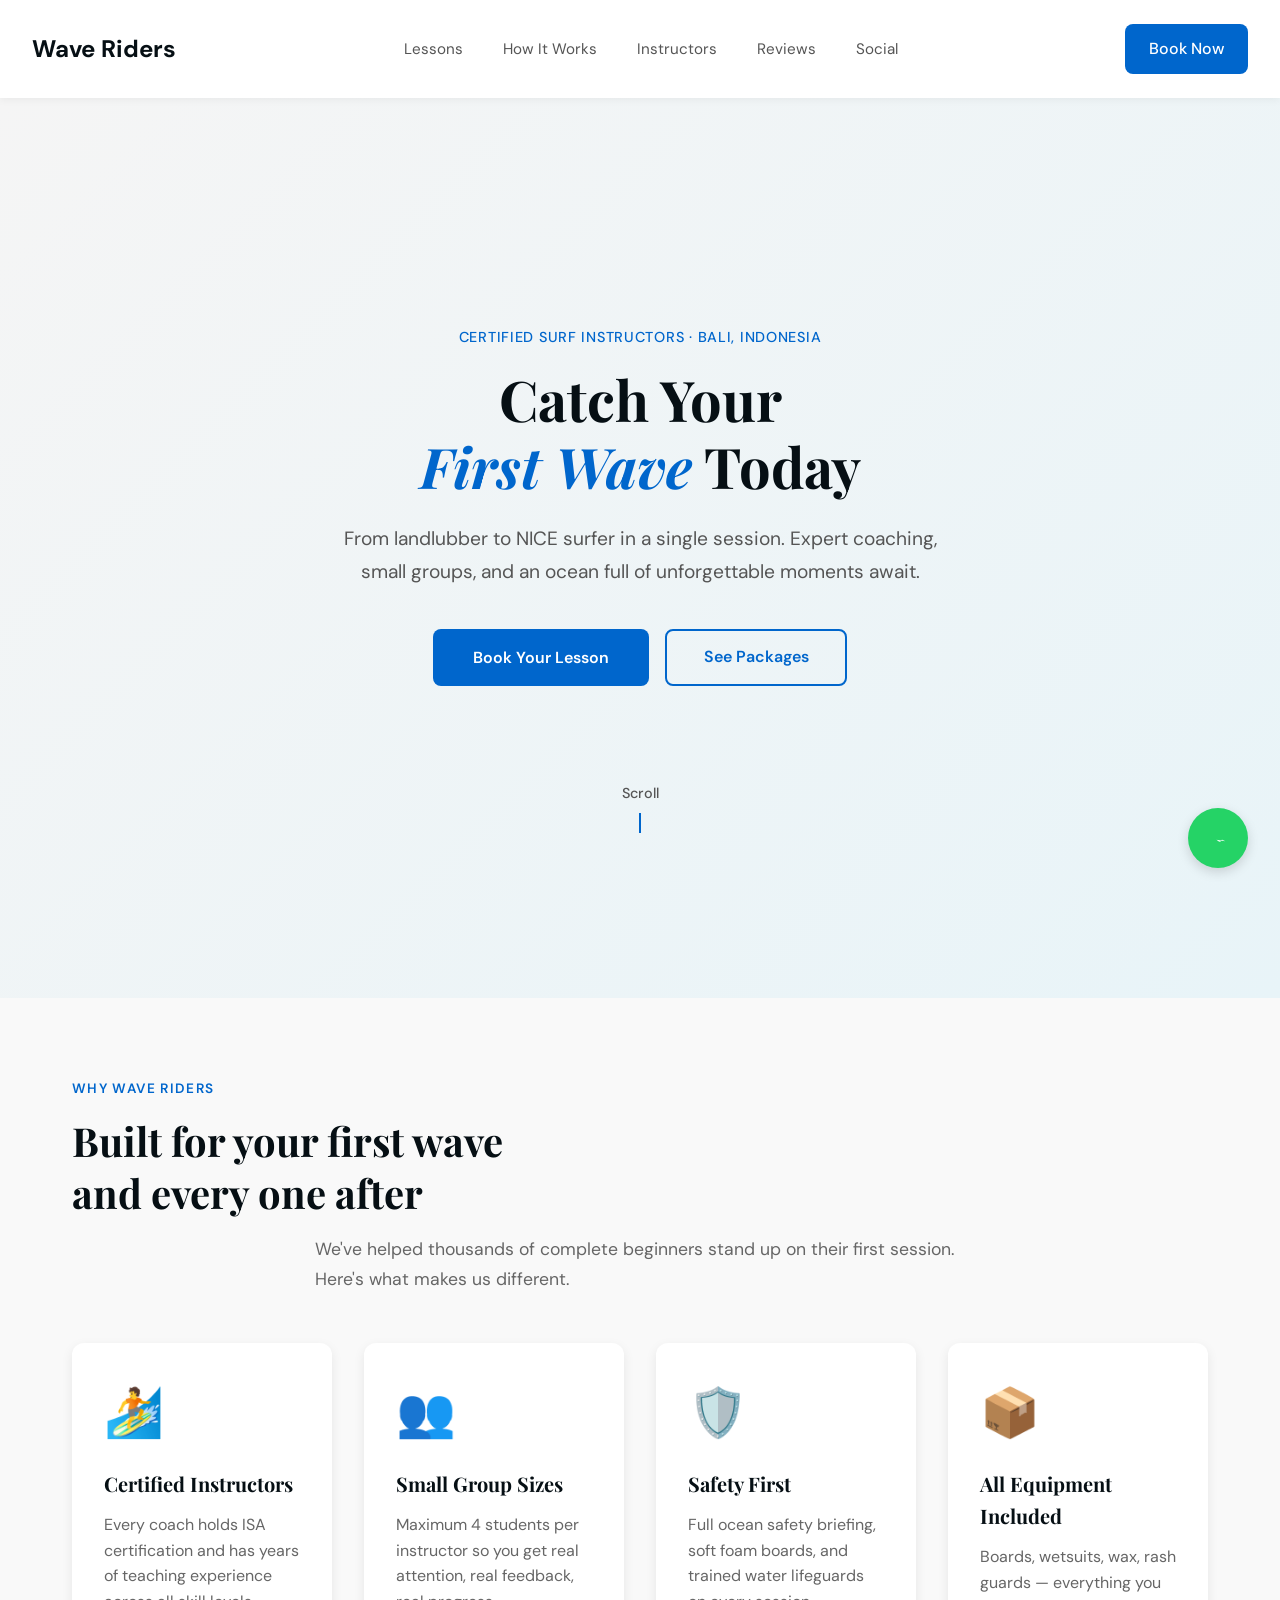
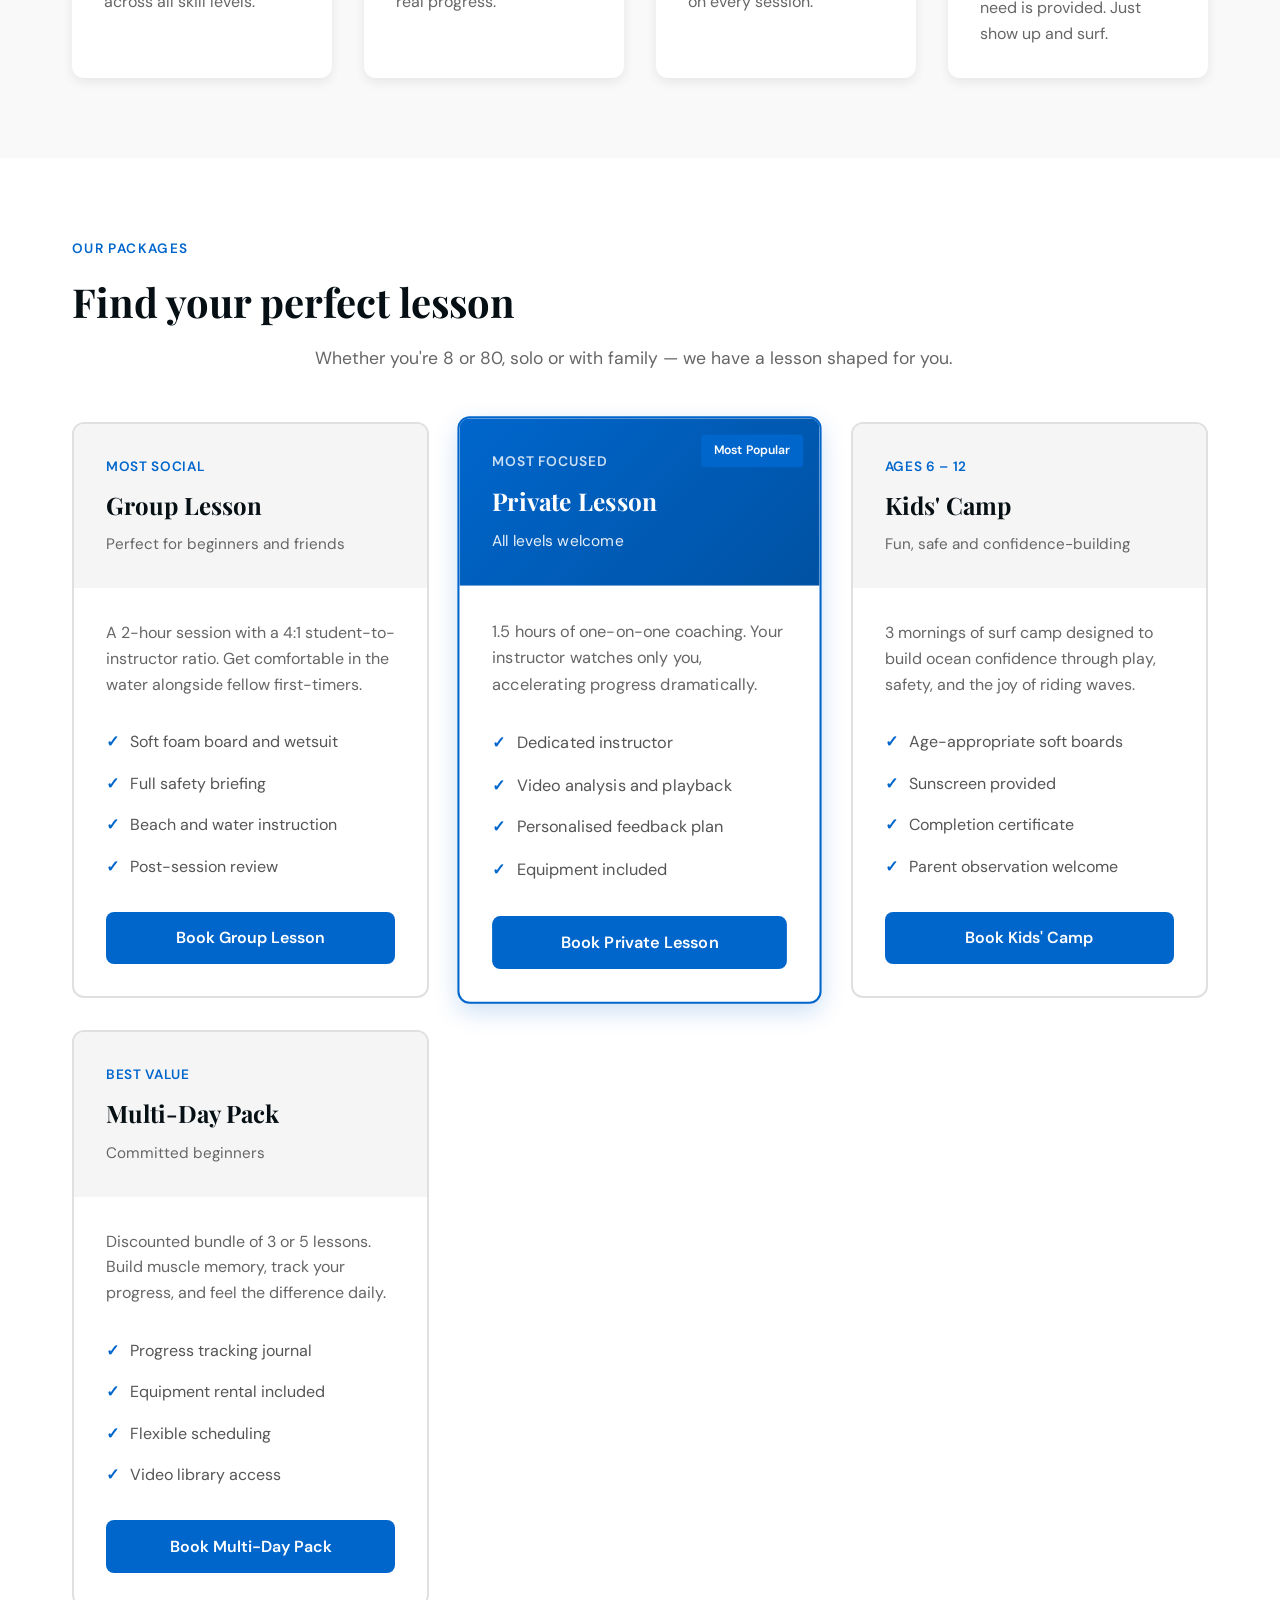
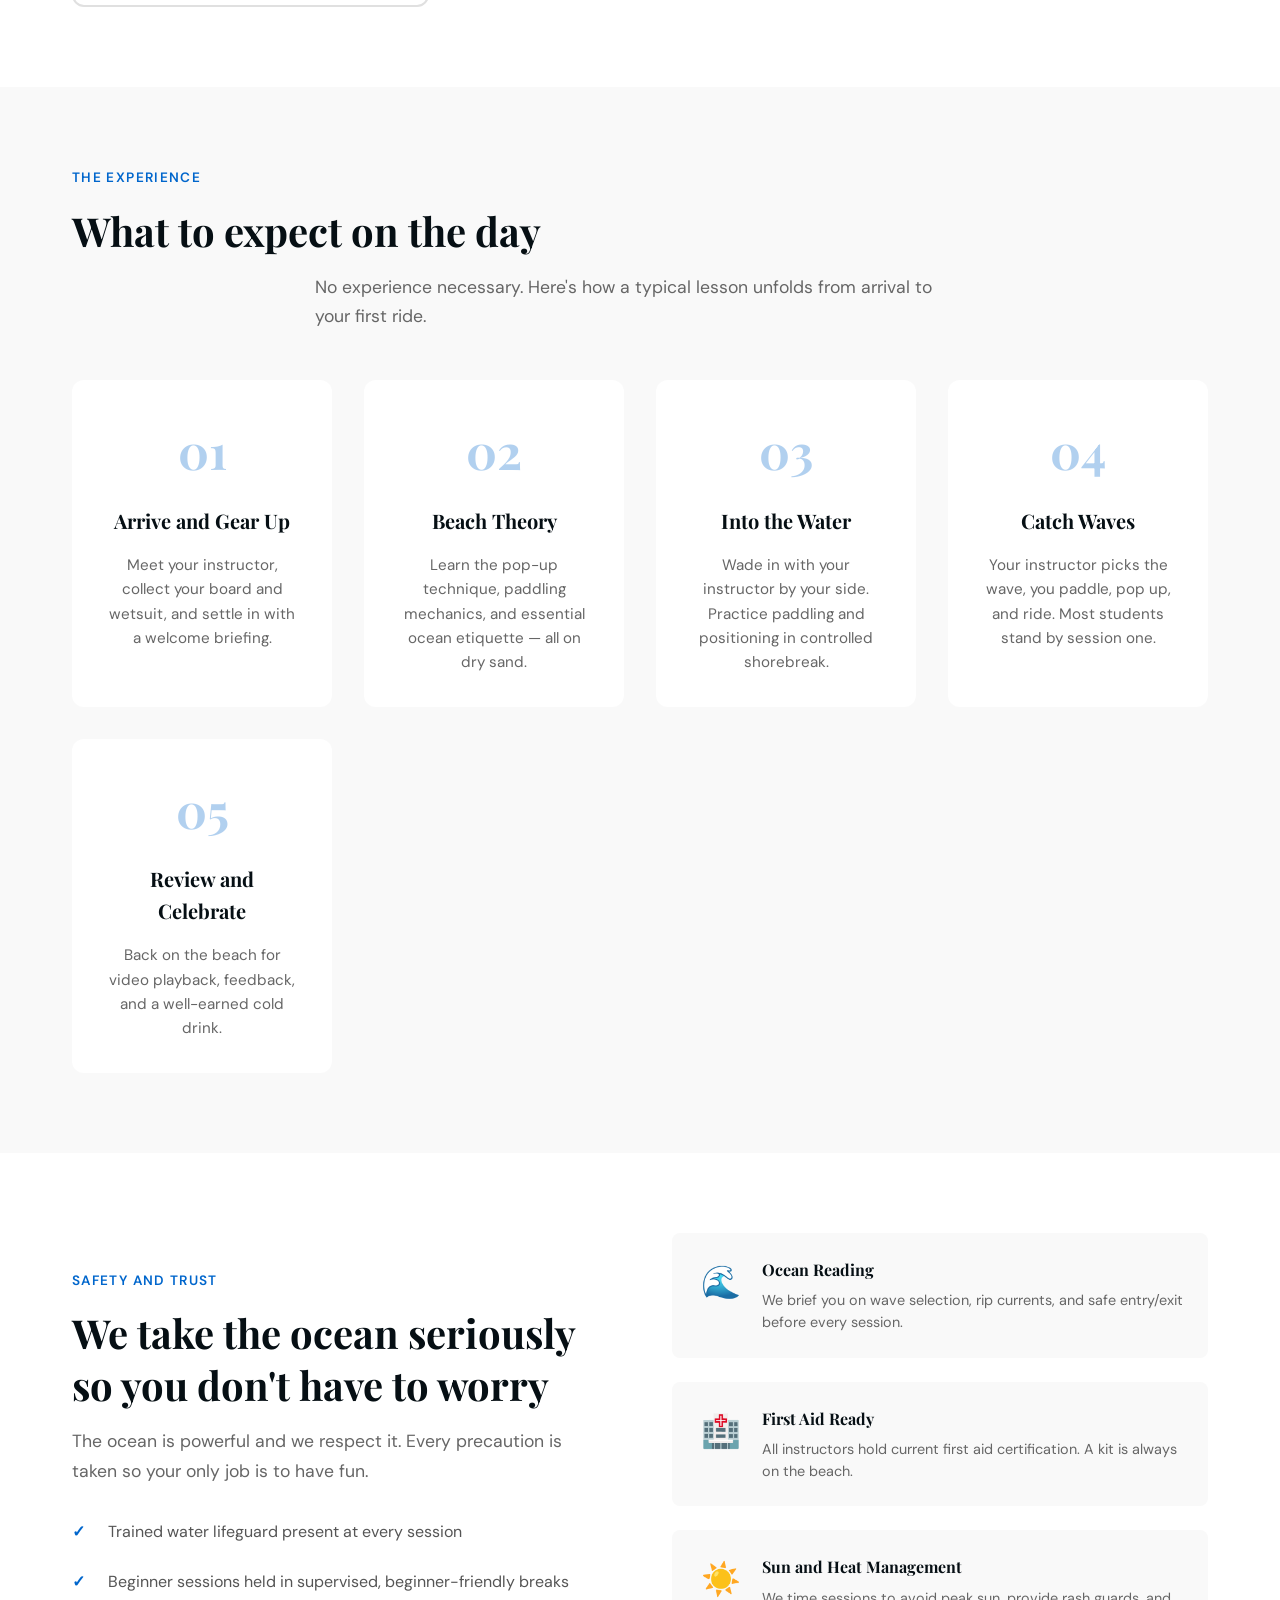
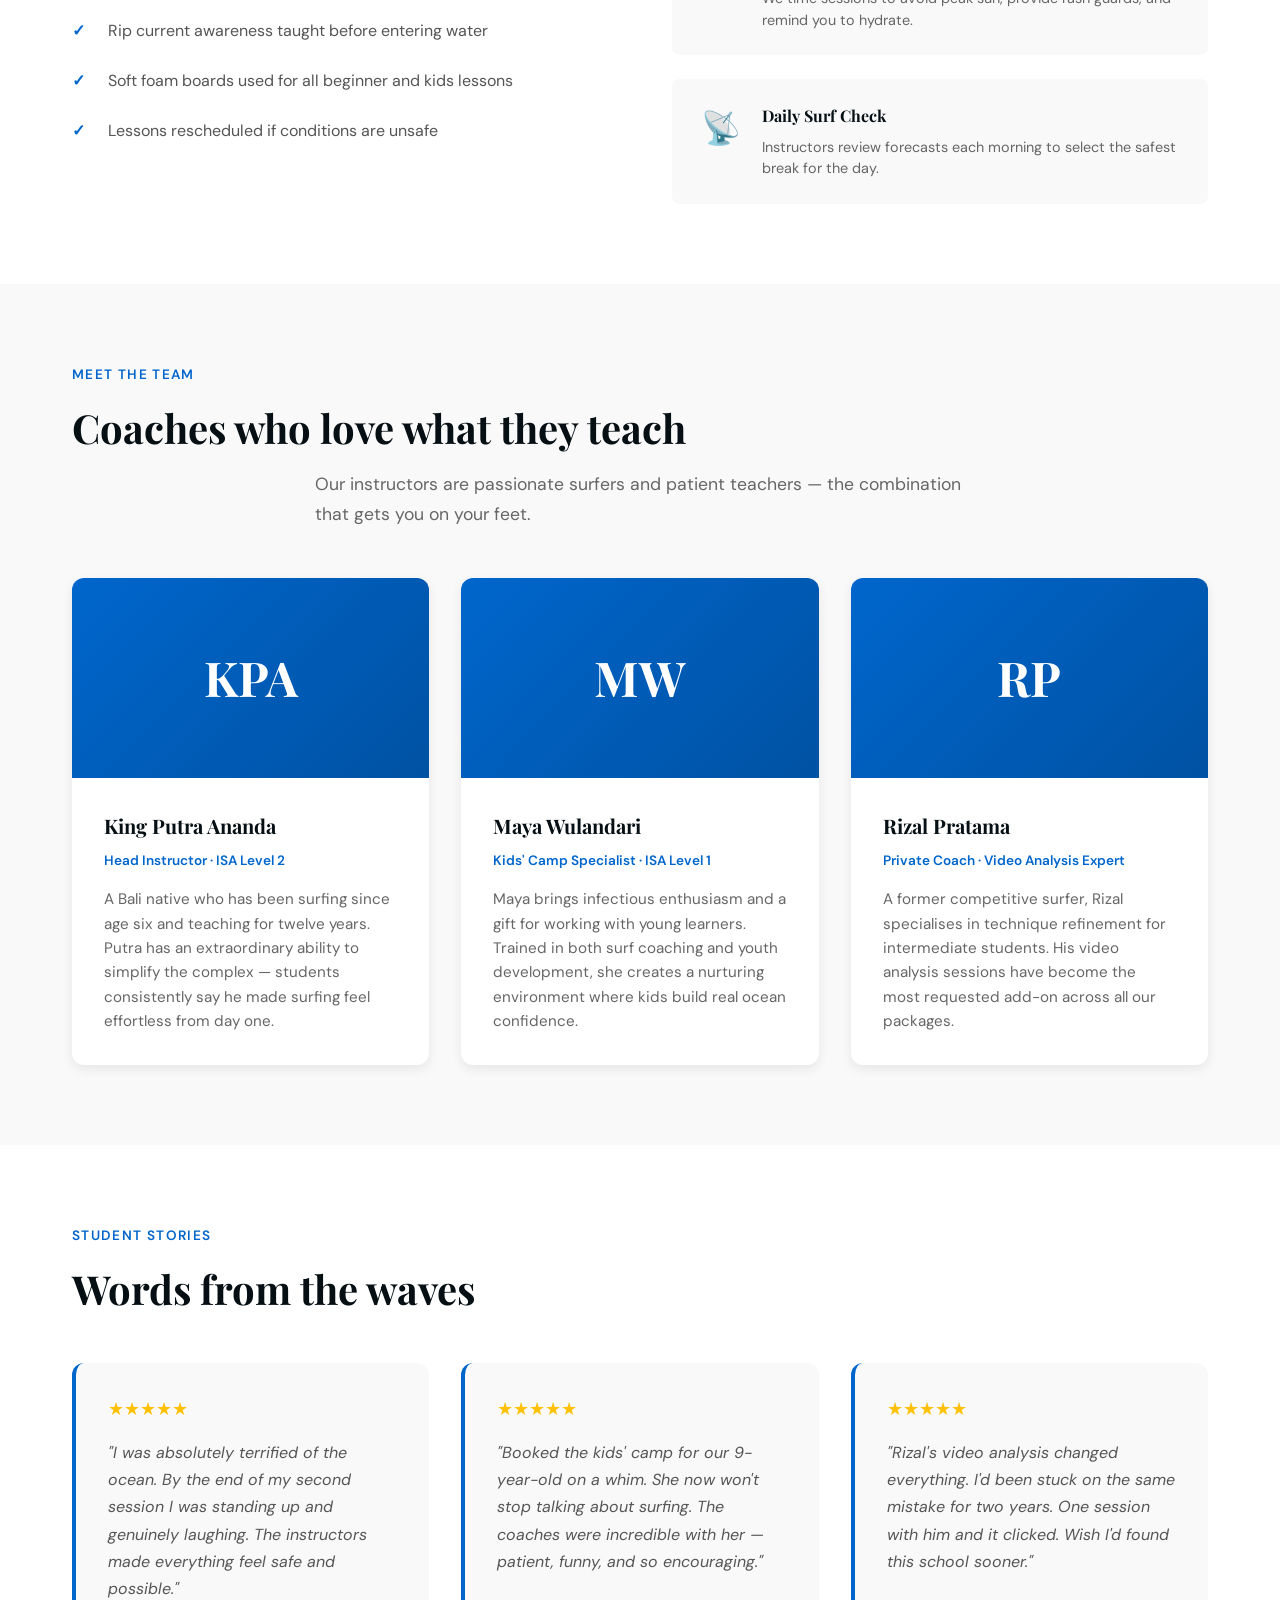
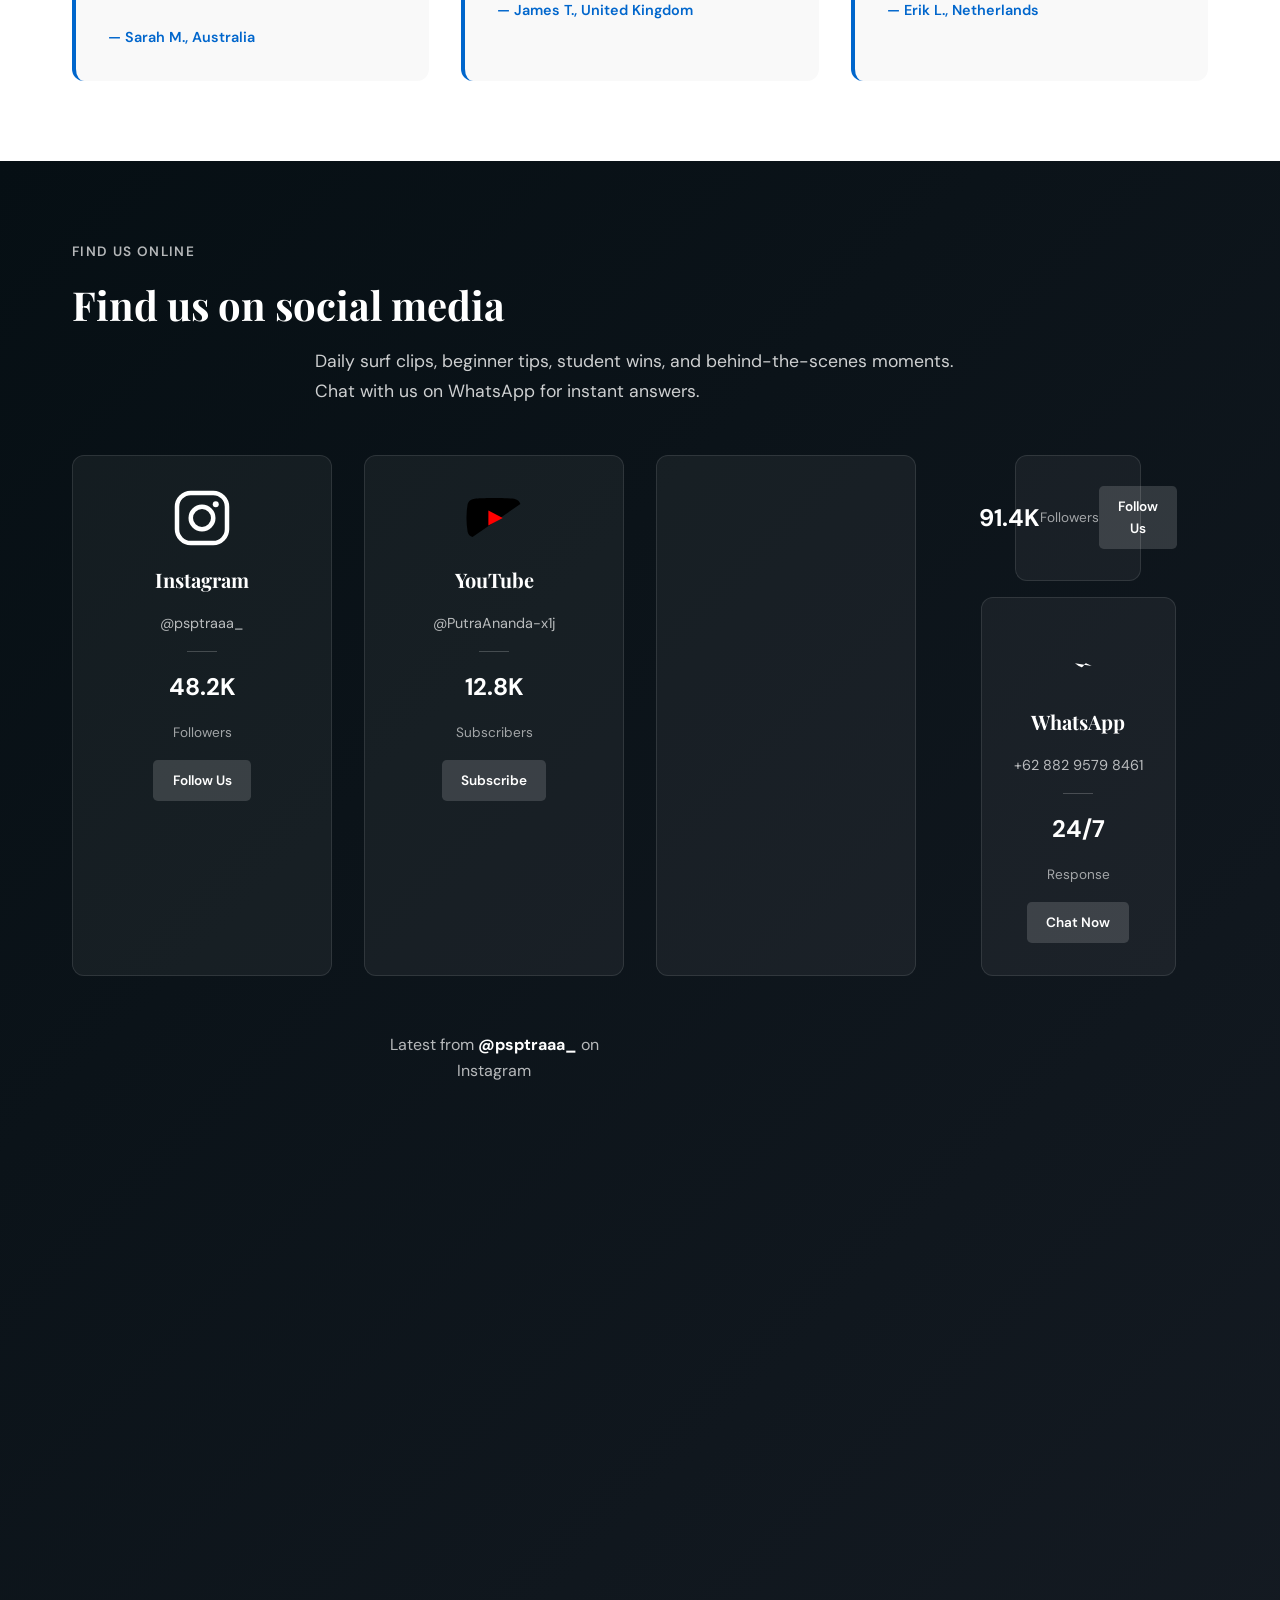
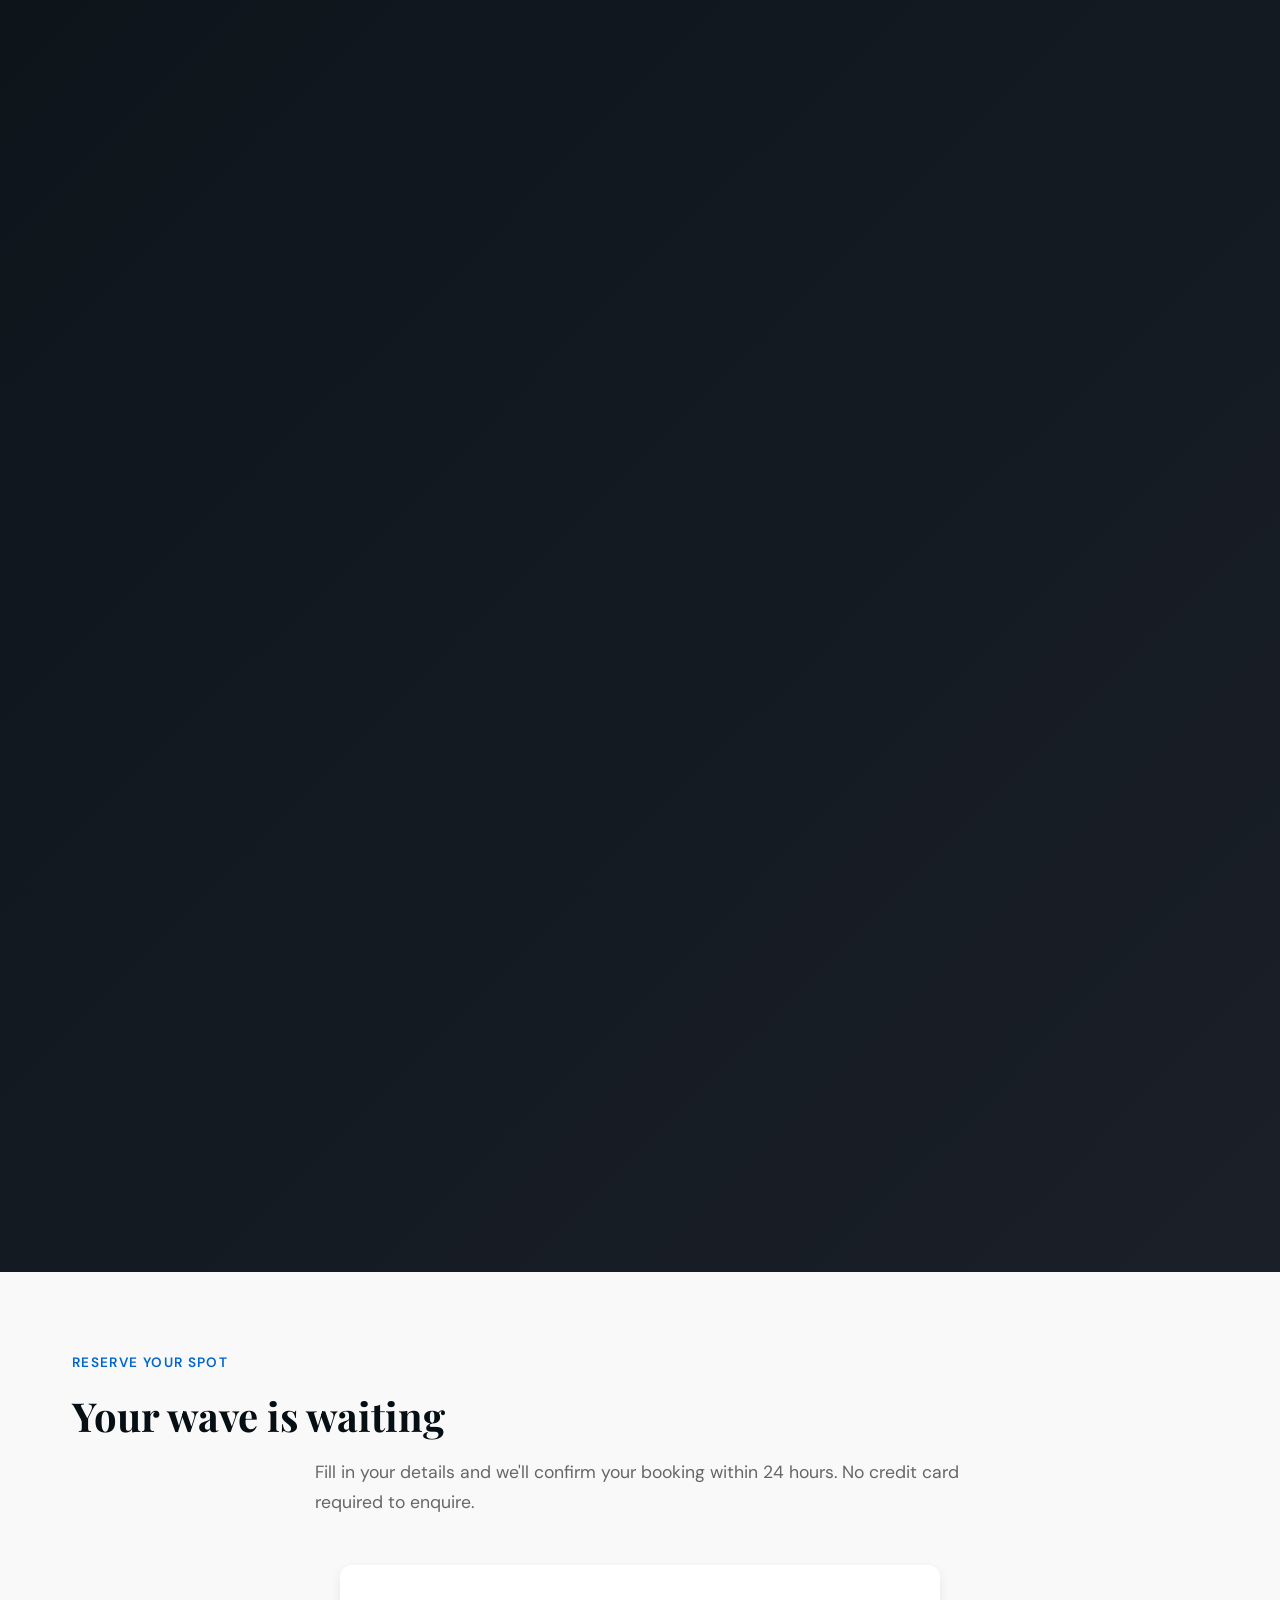
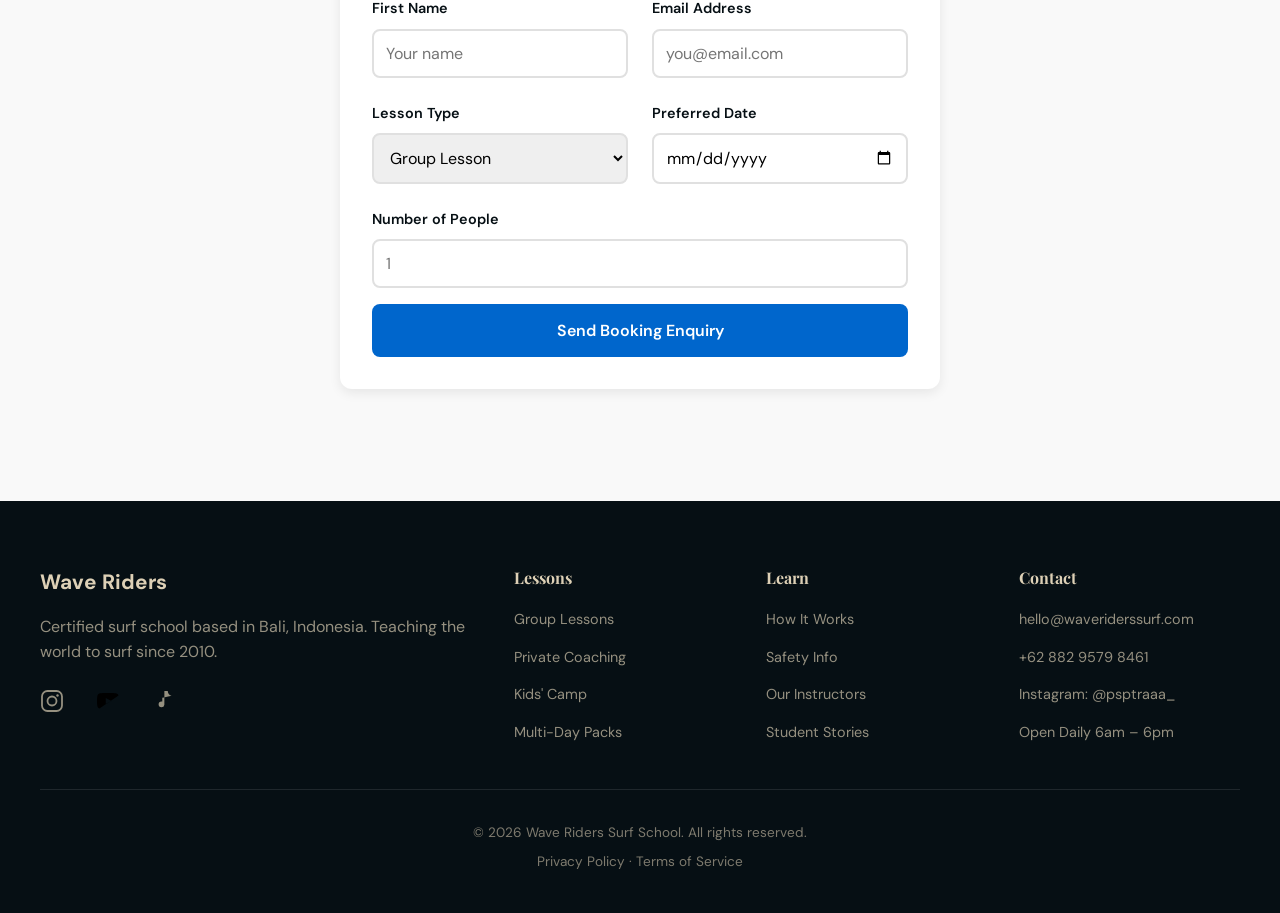
==== index.html @ 0d6e93b7 "Update index.html" ====
<!doctype html>
<html lang="en">
  <head>
    <meta charset="UTF-8" />
    <meta name="viewport" content="width=device-width, initial-scale=1.0" />
    <title>Wave Riders Surf School NICE — Catch Your First Wave Today</title>
    <link
      href="https://fonts.googleapis.com/css2?family=Playfair+Display:ital,wght@0,700;1,700&family=DM+Sans:wght@300;400;500&display=swap"
      rel="stylesheet"
    />
    <link rel="stylesheet" href="style.css" />
  </head>
  <body>
    <!-- ══════════════════════════════════════════
     NAVIGATION
══════════════════════════════════════════ -->
    <nav>
      <a href="#" class="nav-logo">Wave Riders</a>
      <ul class="nav-links">
        <li><a href="#lessons">Lessons</a></li>
        <li><a href="#how">How It Works</a></li>
        <li><a href="#instructors">Instructors</a></li>
        <li><a href="#reviews">Reviews</a></li>
        <li><a href="#social">Social</a></li>
      </ul>
      <a href="#book" class="nav-cta">Book Now</a>
    </nav>

    <!-- ══════════════════════════════════════════
     HERO
══════════════════════════════════════════ -->
    <section class="hero" id="home">
      <p class="hero-eyebrow">Certified Surf Instructors · Bali, Indonesia</p>
      <h1>Catch Your<br /><em>First Wave</em> Today</h1>
      <p class="hero-sub">
        From landlubber to NICE surfer in a single session. Expert coaching, small
        groups, and an ocean full of unforgettable moments await.
      </p>
      <div class="hero-btns">
        <a href="#book" class="btn-primary">Book Your Lesson</a>
        <a href="#lessons" class="btn-ghost">See Packages</a>
      </div>
      <div class="hero-scroll">
        <span>Scroll</span>
        <div class="scroll-line"></div>
      </div>
    </section>

    <!-- ══════════════════════════════════════════
     VALUE PROPS
══════════════════════════════════════════ -->
    <section class="values-section" id="about">
      <div class="container">
        <p class="section-label fade-up">Why Wave Riders</p>
        <h2 class="section-title fade-up">
          Built for your first wave<br />and every one after
        </h2>
        <p class="section-sub fade-up">
          We've helped thousands of complete beginners stand up on their first
          session. Here's what makes us different.
        </p>
        <div class="values-grid">
          <div class="value-card fade-up">
            <div class="value-icon">🏄</div>
            <h3>Certified Instructors</h3>
            <p>
              Every coach holds ISA certification and has years of teaching
              experience across all skill levels.
            </p>
          </div>
          <div class="value-card fade-up">
            <div class="value-icon">👥</div>
            <h3>Small Group Sizes</h3>
            <p>
              Maximum 4 students per instructor so you get real attention, real
              feedback, real progress.
            </p>
          </div>
          <div class="value-card fade-up">
            <div class="value-icon">🛡️</div>
            <h3>Safety First</h3>
            <p>
              Full ocean safety briefing, soft foam boards, and trained water
              lifeguards on every session.
            </p>
          </div>
          <div class="value-card fade-up">
            <div class="value-icon">📦</div>
            <h3>All Equipment Included</h3>
            <p>
              Boards, wetsuits, wax, rash guards — everything you need is
              provided. Just show up and surf.
            </p>
          </div>
        </div>
      </div>
    </section>

    <!-- ══════════════════════════════════════════
     LESSON PACKAGES
══════════════════════════════════════════ -->
    <section class="lessons-section" id="lessons">
      <div class="container">
        <p class="section-label fade-up">Our Packages</p>
        <h2 class="section-title fade-up">Find your perfect lesson</h2>
        <p class="section-sub fade-up">
          Whether you're 8 or 80, solo or with family — we have a lesson shaped
          for you.
        </p>
        <div class="lessons-grid">
          <!-- Group -->
          <div class="lesson-card fade-up">
            <div class="lesson-header">
              <p class="lesson-type">Most Social</p>
              <h3>Group Lesson</h3>
              <p class="target">Perfect for beginners and friends</p>
            </div>
            <div class="lesson-body">
              <p class="lesson-desc">
                A 2-hour session with a 4:1 student-to-instructor ratio. Get
                comfortable in the water alongside fellow first-timers.
              </p>
              <ul class="lesson-includes">
                <li>Soft foam board and wetsuit</li>
                <li>Full safety briefing</li>
                <li>Beach and water instruction</li>
                <li>Post-session review</li>
              </ul>
              <a href="#book" class="lesson-cta">Book Group Lesson</a>
            </div>
          </div>

          <!-- Private (featured) -->
          <div class="lesson-card featured fade-up">
            <span class="badge">Most Popular</span>
            <div class="lesson-header alt">
              <p class="lesson-type">Most Focused</p>
              <h3>Private Lesson</h3>
              <p class="target">All levels welcome</p>
            </div>
            <div class="lesson-body">
              <p class="lesson-desc">
                1.5 hours of one-on-one coaching. Your instructor watches only
                you, accelerating progress dramatically.
              </p>
              <ul class="lesson-includes">
                <li>Dedicated instructor</li>
                <li>Video analysis and playback</li>
                <li>Personalised feedback plan</li>
                <li>Equipment included</li>
              </ul>
              <a href="#book" class="lesson-cta">Book Private Lesson</a>
            </div>
          </div>

          <!-- Kids -->
          <div class="lesson-card fade-up">
            <div class="lesson-header">
              <p class="lesson-type">Ages 6 – 12</p>
              <h3>Kids' Camp</h3>
              <p class="target">Fun, safe and confidence-building</p>
            </div>
            <div class="lesson-body">
              <p class="lesson-desc">
                3 mornings of surf camp designed to build ocean confidence
                through play, safety, and the joy of riding waves.
              </p>
              <ul class="lesson-includes">
                <li>Age-appropriate soft boards</li>
                <li>Sunscreen provided</li>
                <li>Completion certificate</li>
                <li>Parent observation welcome</li>
              </ul>
              <a href="#book" class="lesson-cta">Book Kids' Camp</a>
            </div>
          </div>

          <!-- Multi-day -->
          <div class="lesson-card fade-up">
            <div class="lesson-header">
              <p class="lesson-type">Best Value</p>
              <h3>Multi-Day Pack</h3>
              <p class="target">Committed beginners</p>
            </div>
            <div class="lesson-body">
              <p class="lesson-desc">
                Discounted bundle of 3 or 5 lessons. Build muscle memory, track
                your progress, and feel the difference daily.
              </p>
              <ul class="lesson-includes">
                <li>Progress tracking journal</li>
                <li>Equipment rental included</li>
                <li>Flexible scheduling</li>
                <li>Video library access</li>
              </ul>
              <a href="#book" class="lesson-cta">Book Multi-Day Pack</a>
            </div>
          </div>
        </div>
      </div>
    </section>

    <!-- ══════════════════════════════════════════
     HOW IT WORKS
══════════════════════════════════════════ -->
    <section class="process-section" id="how">
      <div class="container">
        <p class="section-label fade-up">The Experience</p>
        <h2 class="section-title fade-up">What to expect on the day</h2>
        <p class="section-sub fade-up">
          No experience necessary. Here's how a typical lesson unfolds from
          arrival to your first ride.
        </p>
        <div class="steps">
          <div class="step fade-up">
            <div class="step-num">01</div>
            <h3>Arrive and Gear Up</h3>
            <p>
              Meet your instructor, collect your board and wetsuit, and settle
              in with a welcome briefing.
            </p>
          </div>
          <div class="step fade-up">
            <div class="step-num">02</div>
            <h3>Beach Theory</h3>
            <p>
              Learn the pop-up technique, paddling mechanics, and essential
              ocean etiquette — all on dry sand.
            </p>
          </div>
          <div class="step fade-up">
            <div class="step-num">03</div>
            <h3>Into the Water</h3>
            <p>
              Wade in with your instructor by your side. Practice paddling and
              positioning in controlled shorebreak.
            </p>
          </div>
          <div class="step fade-up">
            <div class="step-num">04</div>
            <h3>Catch Waves</h3>
            <p>
              Your instructor picks the wave, you paddle, pop up, and ride. Most
              students stand by session one.
            </p>
          </div>
          <div class="step fade-up">
            <div class="step-num">05</div>
            <h3>Review and Celebrate</h3>
            <p>
              Back on the beach for video playback, feedback, and a well-earned
              cold drink.
            </p>
          </div>
        </div>
      </div>
    </section>

    <!-- ══════════════════════════════════════════
     SAFETY
══════════════════════════════════════════ -->
    <section class="safety-section" id="safety">
      <div class="container">
        <div class="safety-grid">
          <div>
            <p class="section-label fade-up">Safety and Trust</p>
            <h2 class="section-title fade-up">
              We take the ocean seriously so you don't have to worry
            </h2>
            <p class="section-sub fade-up" style="margin-bottom: 2rem">
              The ocean is powerful and we respect it. Every precaution is taken
              so your only job is to have fun.
            </p>
            <ul class="safety-list">
              <li class="fade-up">
                <span class="check">✓</span>Trained water lifeguard present at
                every session
              </li>
              <li class="fade-up">
                <span class="check">✓</span>Beginner sessions held in
                supervised, beginner-friendly breaks
              </li>
              <li class="fade-up">
                <span class="check">✓</span>Rip current awareness taught before
                entering water
              </li>
              <li class="fade-up">
                <span class="check">✓</span>Soft foam boards used for all
                beginner and kids lessons
              </li>
              <li class="fade-up">
                <span class="check">✓</span>Lessons rescheduled if conditions
                are unsafe
              </li>
            </ul>
          </div>
          <div class="safety-visual fade-up">
            <div class="safety-item">
              <div class="safety-icon">🌊</div>
              <div>
                <h4>Ocean Reading</h4>
                <p>
                  We brief you on wave selection, rip currents, and safe
                  entry/exit before every session.
                </p>
              </div>
            </div>
            <div class="safety-item">
              <div class="safety-icon">🏥</div>
              <div>
                <h4>First Aid Ready</h4>
                <p>
                  All instructors hold current first aid certification. A kit is
                  always on the beach.
                </p>
              </div>
            </div>
            <div class="safety-item">
              <div class="safety-icon">☀️</div>
              <div>
                <h4>Sun and Heat Management</h4>
                <p>
                  We time sessions to avoid peak sun, provide rash guards, and
                  remind you to hydrate.
                </p>
              </div>
            </div>
            <div class="safety-item">
              <div class="safety-icon">📡</div>
              <div>
                <h4>Daily Surf Check</h4>
                <p>
                  Instructors review forecasts each morning to select the safest
                  break for the day.
                </p>
              </div>
            </div>
          </div>
        </div>
      </div>
    </section>

    <!-- ══════════════════════════════════════════
     INSTRUCTORS
══════════════════════════════════════════ -->
    <section class="instructors-section" id="instructors">
      <div class="container">
        <p class="section-label fade-up">Meet the Team</p>
        <h2 class="section-title fade-up">Coaches who love what they teach</h2>
        <p class="section-sub fade-up">
          Our instructors are passionate surfers and patient teachers — the
          combination that gets you on your feet.
        </p>
        <div class="instructors-grid">
          <div class="instructor-card fade-up">
            <div class="instructor-photo-placeholder">KPA</div>
            <div class="instructor-info">
              <h3>King Putra Ananda</h3>
              <p class="instructor-role">Head Instructor · ISA Level 2</p>
              <p class="instructor-bio">
                A Bali native who has been surfing since age six and teaching
                for twelve years. Putra has an extraordinary ability to simplify
                the complex — students consistently say he made surfing feel
                effortless from day one.
              </p>
            </div>
          </div>
          <div class="instructor-card fade-up">
            <div class="instructor-photo-placeholder">MW</div>
            <div class="instructor-info">
              <h3>Maya Wulandari</h3>
              <p class="instructor-role">Kids' Camp Specialist · ISA Level 1</p>
              <p class="instructor-bio">
                Maya brings infectious enthusiasm and a gift for working with
                young learners. Trained in both surf coaching and youth
                development, she creates a nurturing environment where kids
                build real ocean confidence.
              </p>
            </div>
          </div>
          <div class="instructor-card fade-up">
            <div class="instructor-photo-placeholder">RP</div>
            <div class="instructor-info">
              <h3>Rizal Pratama</h3>
              <p class="instructor-role">
                Private Coach · Video Analysis Expert
              </p>
              <p class="instructor-bio">
                A former competitive surfer, Rizal specialises in technique
                refinement for intermediate students. His video analysis
                sessions have become the most requested add-on across all our
                packages.
              </p>
            </div>
          </div>
        </div>
      </div>
    </section>

    <!-- ══════════════════════════════════════════
     TESTIMONIALS
══════════════════════════════════════════ -->
    <section class="testimonials-section" id="reviews">
      <div class="container">
        <p class="section-label fade-up">Student Stories</p>
        <h2 class="section-title fade-up">Words from the waves</h2>
        <div class="testimonials-grid">
          <div class="testimonial fade-up">
            <div class="stars">★★★★★</div>
            <blockquote>
              "I was absolutely terrified of the ocean. By the end of my second
              session I was standing up and genuinely laughing. The instructors
              made everything feel safe and possible."
            </blockquote>
            <p class="testimonial-author">— Sarah M., Australia</p>
          </div>
          <div class="testimonial fade-up">
            <div class="stars">★★★★★</div>
            <blockquote>
              "Booked the kids' camp for our 9-year-old on a whim. She now won't
              stop talking about surfing. The coaches were incredible with her —
              patient, funny, and so encouraging."
            </blockquote>
            <p class="testimonial-author">— James T., United Kingdom</p>
          </div>
          <div class="testimonial fade-up">
            <div class="stars">★★★★★</div>
            <blockquote>
              "Rizal's video analysis changed everything. I'd been stuck on the
              same mistake for two years. One session with him and it clicked.
              Wish I'd found this school sooner."
            </blockquote>
            <p class="testimonial-author">— Erik L., Netherlands</p>
          </div>
        </div>
      </div>
    </section>

    <!-- ══════════════════════════════════════════
     SOCIAL MEDIA
══════════════════════════════════════════ -->
    <section class="social-section" id="social">
      <div class="container">
        <p class="section-label fade-up">Find Us Online</p>
        <h2 class="section-title fade-up">Find us on social media</h2>
        <p class="section-sub fade-up">
          Daily surf clips, beginner tips, student wins, and behind-the-scenes
          moments. Chat with us on WhatsApp for instant answers.
        </p>

        <div class="social-platforms">
          <!-- Instagram -->
          <a
            href="https://www.instagram.com/psptraaa_/"
            target="_blank"
            class="platform-card instagram fade-up"
          >
            <div class="platform-inner">
              <div class="platform-logo">
                <svg
                  viewBox="0 0 24 24"
                  fill="none"
                  xmlns="http://www.w3.org/2000/svg"
                >
                  <rect
                    x="2"
                    y="2"
                    width="20"
                    height="20"
                    rx="5.5"
                    stroke="white"
                    stroke-width="1.8"
                    fill="none"
                  />
                  <circle
                    cx="12"
                    cy="12"
                    r="4.5"
                    stroke="white"
                    stroke-width="1.8"
                    fill="none"
                  />
                  <circle cx="17.5" cy="6.5" r="1.2" fill="white" />
                </svg>
              </div>
              <h3>Instagram</h3>
              <p class="platform-handle">@psptraaa_</p>
              <div class="platform-divider"></div>
              <div class="platform-stat">48.2K</div>
              <div class="platform-stat-label">Followers</div>
              <div class="platform-cta">Follow Us</div>
            </div>
          </a>

          <!-- YouTube -->
          <a
            href="https://www.youtube.com/@PutraAnanda-x1j"
            target="_blank"
            class="platform-card youtube fade-up"
          >
            <div class="platform-inner">
              <div class="platform-logo">
                <svg viewBox="0 0 24 24" xmlns="http://www.w3.org/2000/svg">
                  <path
                    d="M22.54 6.42a2.78 2.78 0 0 0-1.95-1.97C18.88 4 12 4 12 4s-6.88 0-8.59.45A2.78 2.78 0 0 0 1.46 6.42 29 29 0 0 0 1 12a29 29 0 0 0 .46 5.58 2.78 2.78 0 0 0 1.95 1.97C5.12 20 12 20 1[...]
                    fill="white"
                  />
                  <polygon
                    points="9.75 15.02 15.5 12 9.75 8.98 9.75 15.02"
                    fill="#FF0000"
                  />
                </svg>
              </div>
              <h3>YouTube</h3>
              <p class="platform-handle">@PutraAnanda-x1j</p>
              <div class="platform-divider"></div>
              <div class="platform-stat">12.8K</div>
              <div class="platform-stat-label">Subscribers</div>
              <div class="platform-cta">Subscribe</div>
            </div>
          </a>

          <!-- TikTok -->
          <a
            href="https://www.tiktok.com/@putra.ananda76"
            target="_blank"
            class="platform-card tiktok fade-up"
          >
            <div class="platform-inner">
              <div class="platform-logo">
                <svg viewBox="0 0 24 24" xmlns="http://www.w3.org/2000/svg">
                  <path
                    class="tt-cyan"
                    d="M19.59 6.69a4.83 4.83 0 0 1-3.77-4.25V2h-3.45v13.67a2.89 2.89 0 0 1-2.88 2.5 2.89 2.89 0 0 1-2.89-2.89 2.89 2.89 0 0 1 2.89-2.89c.28 0 .54.04.79.1V9.01a6.33 6.33 0 0 0-.79-.05 6[...]
                  />
                  <path
                    class="tt-pink"
                    d="M19.59 6.69a4.83 4.83 0 0 1-3.77-4.25V2h-3.45v13.67a2.89 2.89 0 0 1-2.88 2.5 2.89 2.89 0 0 1-2.89-2.89 2.89 2.89 0 0 1 2.89-2.89c.28 0 .54.04.79.1V9.01a6.33 6.33 0 0 0-.79-.05 6[...]
                    opacity="0.4"
                  />
                  <path
                    class="tt-white"
                    d="M15.82 2h-3.45v13.67a2.89 2.89 0 0 1-2.88 2.5 2.89 2.89 0 0 1-2.89-2.89 2.89 2.89 0 0 1 2.89-2.89c.28 0 .54.04.79.1V9.01a6.33 6.33 0 0 0-.79-.05 6.34 6.34 0 0 0-6.34 6.34 6.34 6[...]
                  />
                </svg>
              </div>
              <h3>TikTok</h3>
              <p class="platform-handle">@putra.ananda76</p>
              <div class="platform-divider"></div>
              <div class="platform-stat">91.4K</div>
              <div class="platform-stat-label">Followers</div>
              <div class="platform-cta">Follow Us</div>
            </div>
          </a>

          <!-- WhatsApp -->
          <a
            href="https://wa.me/6288295798461"
            target="_blank"
            class="platform-card whatsapp fade-up"
          >
            <div class="platform-inner">
              <div class="platform-logo">
                <svg
                  viewBox="0 0 24 24"
                  xmlns="http://www.w3.org/2000/svg"
                  fill="white"
                >
                  <path
                    d="M17.472 14.382c-.297-.149-1.758-.867-2.03-.967-.273-.099-.471-.148-.67.15-.197.297-.767.966-.94 1.164-.173.199-.347.223-.644.075-.297-.15-1.255-.463-2.39-1.475-.883-.788-1.48-1.[...]
                  />
                  <path
                    d="M12 0C5.373 0 0 5.373 0 12c0 2.139.561 4.14 1.543 5.873L0 24l6.293-1.525A11.946 11.946 0 0 0 12 24c6.627 0 12-5.373 12-12S18.627 0 12 0zm0 21.818a9.793 9.793 0 0 1-4.99-1.366l-.[...]
                  />
                </svg>
              </div>
              <h3>WhatsApp</h3>
              <p class="platform-handle">+62 882 9579 8461</p>
              <div class="platform-divider"></div>
              <div class="platform-stat">24/7</div>
              <div class="platform-stat-label">Response</div>
              <div class="platform-cta">Chat Now</div>
            </div>
          </a>
        </div>

        <!-- Instagram feed strip -->
        <div class="social-feed-strip fade-up">
          <div class="feed-tile">
            <div
              class="feed-tile-bg"
              style="
                background-image: url(&quot;https://images.unsplash.com/photo-1455264745730-cb3b76250ae8?auto=format&fit=crop&w=400&q=80&quot;);
              "
            ></div>
            <div class="feed-tile-label">View Post</div>
          </div>
          <div class="feed-tile">
            <div
              class="feed-tile-bg"
              style="
                background-image: url(&quot;https://images.unsplash.com/photo-1502680390469-be75c86b636f?auto=format&fit=crop&w=400&q=80&quot;);
              "
            ></div>
            <div class="feed-tile-label">View Post</div>
          </div>
          <div class="feed-tile">
            <div
              class="feed-tile-bg"
              style="
                background-image: url(&quot;https://images.unsplash.com/photo-1519451241324-20b4ea2c4220?auto=format&fit=crop&w=400&q=80&quot;);
              "
            ></div>
            <div class="feed-tile-label">View Post</div>
          </div>
          <div class="feed-tile">
            <div
              class="feed-tile-bg"
              style="
                background-image: url(&quot;https://images.unsplash.com/photo-1507525428034-b723cf961d3e?auto=format&fit=crop&w=400&q=80&quot;);
              "
            ></div>
            <div class="feed-tile-label">View Post</div>
          </div>
          <div class="feed-tile">
            <div
              class="feed-tile-bg"
              style="
                background-image: url(&quot;https://images.unsplash.com/photo-1493225255756-d9584f8606e9?w=900&auto=format&fit=crop&q=60&ixlib=rb-4.1.0&ixid=M3wxMjA3fDB8MHxzZWFyY2h8N3x8c3VyZmluZ3xlbnw[...]
              "
            ></div>
            <div class="feed-tile-label">View Post</div>
          </div>
          <div class="feed-tile">
            <div
              class="feed-tile-bg"
              style="
                background-image: url(&quot;https://images.unsplash.com/photo-1509914398892-963f53e6e2f1?auto=format&fit=crop&w=400&q=80&quot;);
              "
            ></div>
            <div class="feed-tile-label">View Post</div>
          </div>
        </div>
        <p class="feed-caption">
          Latest from <strong>@psptraaa_</strong> on Instagram
        </p>
      </div>
    </section>

    <!-- ══════════════════════════════════════════
     BOOKING FORM
══════════════════════════════════════════ -->
    <section class="booking-section" id="book">
      <div class="container">
        <p class="section-label">Reserve Your Spot</p>
        <h2 class="section-title">Your wave is waiting</h2>
        <p class="section-sub">
          Fill in your details and we'll confirm your booking within 24 hours.
          No credit card required to enquire.
        </p>
        <div class="booking-form">
          <div class="form-row">
            <div class="form-group">
              <label>First Name</label>
              <input type="text" placeholder="Your name" />
            </div>
            <div class="form-group">
              <label>Email Address</label>
              <input type="email" placeholder="you@email.com" />
            </div>
          </div>
          <div class="form-row">
            <div class="form-group">
              <label>Lesson Type</label>
              <select>
                <option>Group Lesson</option>
                <option>Private Lesson</option>
                <option>Kids' Camp</option>
                <option>Multi-Day Pack</option>
              </select>
            </div>
            <div class="form-group">
              <label>Preferred Date</label>
              <input type="date" />
            </div>
          </div>
          <div class="form-group" style="margin-bottom: 1rem">
            <label>Number of People</label>
            <input type="number" min="1" max="10" placeholder="1" />
          </div>
          <button class="form-submit" onclick="handleBooking()">
            Send Booking Enquiry
          </button>
        </div>
      </div>
    </section>

    <!-- ══════════════════════════════════════════
     FOOTER
══════════════════════════════════════════ -->
    <footer>
      <div class="footer-inner">
        <div class="footer-brand">
          <a href="#" class="nav-logo">Wave Riders</a>
          <p>
            Certified surf school based in Bali, Indonesia. Teaching the world
            to surf since 2010.
          </p>
          <div class="social-footer-links">
            <!-- Instagram -->
            <a
              href="https://www.instagram.com/psptraaa_/"
              target="_blank"
              class="social-icon-link"
              title="Instagram"
            >
              <svg
                viewBox="0 0 24 24"
                fill="none"
                xmlns="http://www.w3.org/2000/svg"
              >
                <rect
                  x="2"
                  y="2"
                  width="20"
                  height="20"
                  rx="5.5"
                  stroke="rgba(245,230,200,0.6)"
                  stroke-width="1.8"
                  fill="none"
                />
                <circle
                  cx="12"
                  cy="12"
                  r="4.5"
                  stroke="rgba(245,230,200,0.6)"
                  stroke-width="1.8"
                  fill="none"
                />
                <circle
                  cx="17.5"
                  cy="6.5"
                  r="1.2"
                  fill="rgba(245,230,200,0.6)"
                />
              </svg>
            </a>
            <!-- YouTube -->
            <a
              href="https://www.youtube.com/@PutraAnanda-x1j"
              target="_blank"
              class="social-icon-link"
              title="YouTube"
            >
              <svg viewBox="0 0 24 24" xmlns="http://www.w3.org/2000/svg">
                <path
                  d="M22.54 6.42a2.78 2.78 0 0 0-1.95-1.97C18.88 4 12 4 12 4s-6.88 0-8.59.45A2.78 2.78 0 0 0 1.46 6.42 29 29 0 0 0 1 12a29 29 0 0 0 .46 5.58 2.78 2.78 0 0 0 1.95 1.97C5.12 20 12 20 12 [...]
                  fill="rgba(245,230,200,0.6)"
                />
                <polygon
                  points="9.75 15.02 15.5 12 9.75 8.98 9.75 15.02"
                  fill="#060F14"
                />
              </svg>
            </a>
            <!-- TikTok -->
            <a
              href="https://www.tiktok.com/@psptraaa_"
              target="_blank"
              class="social-icon-link"
              title="TikTok"
            >
              <svg
                viewBox="0 0 24 24"
                xmlns="http://www.w3.org/2000/svg"
                fill="rgba(245,230,200,0.6)"
              >
                <path
                  d="M19.59 6.69a4.83 4.83 0 0 1-3.77-4.25V2h-3.45v13.67a2.89 2.89 0 0 1-2.88 2.5 2.89 2.89 0 0 1-2.89-2.89 2.89 2.89 0 0 1 2.89-2.89c.28 0 .54.04.79.1V9.01a6.33 6.33 0 0 0-.79-.05 6.3[...]
                />
              </svg>
            </a>
            <!-- WhatsApp -->
            <a
              href="https://wa.me/6288295798461"
              target="_blank"
              class="social-icon-link"
              title="WhatsApp"
            >
              <svg
                viewBox="0 0 24 24"
                xmlns="http://www.w3.org/2000/svg"
                fill="rgba(245,230,200,0.6)"
              >
                <path
                  d="M17.472 14.382c-.297-.149-1.758-.867-2.03-.967-.273-.099-.471-.148-.67.15-.197.297-.767.966-.94 1.164-.173.199-.347.223-.644.075-.297-.15-1.255-.463-2.39-1.475-.883-.788-1.48-1.76[...]
                />
                <path
                  d="M12 0C5.373 0 0 5.373 0 12c0 2.139.561 4.14 1.543 5.873L0 24l6.293-1.525A11.946 11.946 0 0 0 12 24c6.627 0 12-5.373 12-12S18.627 0 12 0zm0 21.818a9.793 9.793 0 0 1-4.99-1.366l-.35[...]
                />
              </svg>
            </a>
          </div>
        </div>
        <div class="footer-col">
          <h4>Lessons</h4>
          <ul>
            <li><a href="#lessons">Group Lessons</a></li>
            <li><a href="#lessons">Private Coaching</a></li>
            <li><a href="#lessons">Kids' Camp</a></li>
            <li><a href="#lessons">Multi-Day Packs</a></li>
          </ul>
        </div>
        <div class="footer-col">
          <h4>Learn</h4>
          <ul>
            <li><a href="#how">How It Works</a></li>
            <li><a href="#safety">Safety Info</a></li>
            <li><a href="#instructors">Our Instructors</a></li>
            <li><a href="#reviews">Student Stories</a></li>
          </ul>
        </div>
        <div class="footer-col">
          <h4>Contact</h4>
          <ul>
            <li>
              <a href="mailto:hello@waveriderssurf.com"
                >hello@waveriderssurf.com</a
              >
            </li>
            <li><a href="https://wa.me/6288295798461">+62 882 9579 8461</a></li>
            <li><a href="#social">Instagram: @psptraaa_</a></li>
            <li><a href="#social">Open Daily 6am – 6pm</a></li>
          </ul>
        </div>
      </div>
      <div class="footer-bottom">
        <p>© 2026 Wave Riders Surf School. All rights reserved.</p>
        <p>Privacy Policy · Terms of Service</p>
      </div>
    </footer>

    <!-- ══════════════════════════════════════════
     WHATSAPP FLOATING BUTTON
══════════════════════════════════════════ -->
    <a
      href="https://wa.me/6288295798461"
      target="_blank"
      class="wa-float"
      title="Chat on WhatsApp"
    >
      <span class="wa-tooltip">Chat on WhatsApp</span>
      <svg viewBox="0 0 24 24" xmlns="http://www.w3.org/2000/svg" fill="white">
        <path
          d="M17.472 14.382c-.297-.149-1.758-.867-2.03-.967-.273-.099-.471-.148-.67.15-.197.297-.767.966-.94 1.164-.173.199-.347.223-.644.075-.297-.15-1.255-.463-2.39-1.475-.883-.788-1.48-1.761-1.653-[...]
        />
        <path
          d="M12 0C5.373 0 0 5.373 0 12c0 2.139.561 4.14 1.543 5.873L0 24l6.293-1.525A11.946 11.946 0 0 0 12 24c6.627 0 12-5.373 12-12S18.627 0 12 0zm0 21.818a9.793 9.793 0 0 1-4.99-1.366l-.358-.213-3[...]
        />
      </svg>
    </a>

    <!-- ══════════════════════════════════════════
     JAVASCRIPT
══════════════════════════════════════════ -->
    <script>
      // Scroll fade-in animation
      const observer = new IntersectionObserver(
        (entries) => {
          entries.forEach((e) => {
            if (e.isIntersecting) e.target.classList.add("visible");
          });
        },
        { threshold: 0.12 },
      );

      document
        .querySelectorAll(".fade-up")
        .forEach((el) => observer.observe(el));

      // Booking form feedback
      function handleBooking() {
        const btn = document.querySelector(".form-submit");
        btn.textContent = "Enquiry sent! We'll be in touch shortly.";
        btn.style.background = "#2a7a55";
        btn.disabled = true;
      }
    </script>
  </body>
</html>
---- style.css ----
/* ══════════════════════════════════════════
   GLOBAL & TYPOGRAPHY
══════════════════════════════════════════ */

* {
  margin: 0;
  padding: 0;
  box-sizing: border-box;
}

html {
  scroll-behavior: smooth;
}

body {
  font-family: "DM Sans", sans-serif;
  line-height: 1.6;
  color: #333;
  background: #fff;
}

h1, h2, h3, h4, h5, h6 {
  font-family: "Playfair Display", serif;
  font-weight: 700;
}

em {
  font-style: italic;
}

a {
  text-decoration: none;
  color: inherit;
}

button {
  cursor: pointer;
  border: none;
  font-family: inherit;
}

input, select, textarea {
  font-family: inherit;
}

/* ══════════════════════════════════════════
   LAYOUT & CONTAINERS
══════════════════════════════════════════ */

.container {
  max-width: 1200px;
  margin: 0 auto;
  padding: 0 2rem;
}

section {
  padding: 5rem 0;
}

/* ══════════════════════════════════════════
   NAVIGATION
══════════════════════════════════════════ */

nav {
  display: flex;
  justify-content: space-between;
  align-items: center;
  padding: 1.5rem 2rem;
  background: #fff;
  position: sticky;
  top: 0;
  z-index: 100;
  box-shadow: 0 2px 8px rgba(0,0,0,0.05);
}

.nav-logo {
  font-size: 1.5rem;
  font-weight: 700;
  color: #060F14;
}

.nav-links {
  display: flex;
  list-style: none;
  gap: 2.5rem;
  margin: 0;
  padding: 0;
}

.nav-links a {
  font-size: 0.95rem;
  color: #555;
  transition: color 0.3s ease;
}

.nav-links a:hover {
  color: #0066cc;
}

.nav-cta {
  background: #0066cc;
  color: white;
  padding: 0.75rem 1.5rem;
  border-radius: 0.5rem;
  font-weight: 500;
  transition: background 0.3s ease;
}

.nav-cta:hover {
  background: #0052a3;
}

@media (max-width: 768px) {
  nav {
    flex-wrap: wrap;
    gap: 1rem;
  }
  
  .nav-links {
    gap: 1rem;
    order: 3;
    width: 100%;
  }
  
  .nav-links a {
    font-size: 0.85rem;
  }
}

/* ══════════════════════════════════════════
   HERO SECTION
══════════════════════════════════════════ */

.hero {
  padding: 8rem 2rem 4rem;
  text-align: center;
  background: linear-gradient(135deg, #f5f5f5 0%, #e8f4f8 100%);
  min-height: 100vh;
  display: flex;
  flex-direction: column;
  justify-content: center;
  align-items: center;
}

.hero-eyebrow {
  font-size: 0.9rem;
  color: #0066cc;
  font-weight: 500;
  margin-bottom: 1rem;
  text-transform: uppercase;
  letter-spacing: 0.05em;
}

.hero h1 {
  font-size: 3.5rem;
  color: #060F14;
  margin-bottom: 1.5rem;
  line-height: 1.2;
}

.hero h1 em {
  color: #0066cc;
}

.hero-sub {
  font-size: 1.2rem;
  color: #555;
  max-width: 600px;
  margin: 0 auto 2.5rem;
  line-height: 1.7;
}

.hero-btns {
  display: flex;
  gap: 1rem;
  justify-content: center;
  margin-bottom: 4rem;
  flex-wrap: wrap;
}

.btn-primary {
  background: #0066cc;
  color: white;
  padding: 1rem 2.5rem;
  border-radius: 0.5rem;
  font-weight: 600;
  transition: all 0.3s ease;
  display: inline-block;
}

.btn-primary:hover {
  background: #0052a3;
  transform: translateY(-2px);
  box-shadow: 0 8px 20px rgba(0, 102, 204, 0.3);
}

.btn-ghost {
  background: transparent;
  color: #0066cc;
  border: 2px solid #0066cc;
  padding: 0.85rem 2.3rem;
  border-radius: 0.5rem;
  font-weight: 600;
  transition: all 0.3s ease;
  display: inline-block;
}

.btn-ghost:hover {
  background: #0066cc;
  color: white;
  transform: translateY(-2px);
}

.hero-scroll {
  display: flex;
  flex-direction: column;
  align-items: center;
  gap: 0.5rem;
  margin-top: 2rem;
  animation: bounce 2s infinite;
}

.hero-scroll span {
  font-size: 0.9rem;
  color: #555;
  font-weight: 500;
}

.scroll-line {
  width: 2px;
  height: 20px;
  background: #0066cc;
  animation: scroll-anim 1.5s infinite;
}

@keyframes bounce {
  0%, 100% { transform: translateY(0); }
  50% { transform: translateY(10px); }
}

@keyframes scroll-anim {
  0% { opacity: 1; transform: translateY(0); }
  100% { opacity: 0; transform: translateY(10px); }
}

@media (max-width: 768px) {
  .hero {
    padding: 4rem 1rem;
    min-height: 80vh;
  }
  
  .hero h1 {
    font-size: 2rem;
  }
  
  .hero-sub {
    font-size: 1rem;
  }
  
  .hero-btns {
    flex-direction: column;
    align-items: center;
  }
}

/* ══════════════════════════════════════════
   SECTION LABELS & TITLES
══════════════════════════════════════════ */

.section-label {
  font-size: 0.85rem;
  color: #0066cc;
  font-weight: 600;
  text-transform: uppercase;
  letter-spacing: 0.1em;
  margin-bottom: 1rem;
}

.section-title {
  font-size: 2.5rem;
  color: #060F14;
  margin-bottom: 1rem;
  line-height: 1.3;
}

.section-sub {
  font-size: 1.1rem;
  color: #666;
  max-width: 650px;
  margin: 0 auto 3rem;
  line-height: 1.7;
}

/* ══════════════════════════════════════════
   FADE-UP ANIMATION
══════════════════════════════════════════ */

.fade-up {
  opacity: 0;
  transform: translateY(30px);
  transition: all 0.6s ease;
}

.fade-up.visible {
  opacity: 1;
  transform: translateY(0);
}

/* ══════════════════════════════════════════
   VALUES SECTION
══════════════════════════════════════════ */

.values-section {
  background: #f9f9f9;
}

.values-grid {
  display: grid;
  grid-template-columns: repeat(auto-fit, minmax(250px, 1fr));
  gap: 2rem;
  margin-top: 3rem;
}

.value-card {
  background: white;
  padding: 2rem;
  border-radius: 0.75rem;
  box-shadow: 0 4px 12px rgba(0,0,0,0.08);
  transition: all 0.3s ease;
}

.value-card:hover {
  transform: translateY(-8px);
  box-shadow: 0 12px 24px rgba(0,0,0,0.12);
}

.value-icon {
  font-size: 3rem;
  margin-bottom: 1rem;
}

.value-card h3 {
  font-size: 1.25rem;
  margin-bottom: 0.75rem;
  color: #060F14;
}

.value-card p {
  color: #666;
  line-height: 1.6;
}

/* ══════════════════════════════════════════
   LESSONS SECTION
══════════════════════════════════════════ */

.lessons-grid {
  display: grid;
  grid-template-columns: repeat(auto-fit, minmax(280px, 1fr));
  gap: 2rem;
  margin-top: 3rem;
}

.lesson-card {
  background: white;
  border: 2px solid #e0e0e0;
  border-radius: 0.75rem;
  overflow: hidden;
  transition: all 0.3s ease;
  position: relative;
}

.lesson-card:hover {
  border-color: #0066cc;
  box-shadow: 0 12px 28px rgba(0, 102, 204, 0.15);
}

.lesson-card.featured {
  border-color: #0066cc;
  box-shadow: 0 8px 24px rgba(0, 102, 204, 0.2);
  transform: scale(1.02);
}

.badge {
  position: absolute;
  top: 1rem;
  right: 1rem;
  background: #0066cc;
  color: white;
  padding: 0.4rem 0.8rem;
  border-radius: 0.25rem;
  font-size: 0.75rem;
  font-weight: 600;
  z-index: 10;
}

.lesson-header {
  padding: 2rem;
  background: #f5f5f5;
}

.lesson-header.alt {
  background: linear-gradient(135deg, #0066cc 0%, #0052a3 100%);
  color: white;
}

.lesson-type {
  font-size: 0.85rem;
  font-weight: 600;
  text-transform: uppercase;
  letter-spacing: 0.05em;
  margin-bottom: 0.5rem;
  color: #0066cc;
}

.lesson-header.alt .lesson-type {
  color: rgba(255, 255, 255, 0.8);
}

.lesson-card h3 {
  font-size: 1.5rem;
  margin-bottom: 0.5rem;
  color: #060F14;
}

.lesson-header.alt h3 {
  color: white;
}

.target {
  font-size: 0.95rem;
  color: #666;
}

.lesson-header.alt .target {
  color: rgba(255, 255, 255, 0.9);
}

.lesson-body {
  padding: 2rem;
}

.lesson-desc {
  color: #666;
  margin-bottom: 1.5rem;
  line-height: 1.6;
}

.lesson-includes {
  list-style: none;
  margin-bottom: 1.5rem;
}

.lesson-includes li {
  color: #555;
  padding: 0.5rem 0;
  padding-left: 1.5rem;
  position: relative;
}

.lesson-includes li:before {
  content: "✓";
  position: absolute;
  left: 0;
  color: #0066cc;
  font-weight: bold;
}

.lesson-cta {
  display: block;
  text-align: center;
  background: #0066cc;
  color: white;
  padding: 0.85rem 1.5rem;
  border-radius: 0.5rem;
  font-weight: 600;
  transition: all 0.3s ease;
}

.lesson-cta:hover {
  background: #0052a3;
  transform: translateY(-2px);
}

/* ══════════════════════════════════════════
   PROCESS SECTION
══════════════════════════════════════════ */

.process-section {
  background: #f9f9f9;
}

.steps {
  display: grid;
  grid-template-columns: repeat(auto-fit, minmax(220px, 1fr));
  gap: 2rem;
  margin-top: 3rem;
}

.step {
  background: white;
  padding: 2rem;
  border-radius: 0.75rem;
  text-align: center;
}

.step-num {
  font-family: "Playfair Display", serif;
  font-size: 3rem;
  font-weight: 700;
  color: #0066cc;
  margin-bottom: 1rem;
  opacity: 0.3;
}

.step h3 {
  font-size: 1.25rem;
  margin-bottom: 1rem;
  color: #060F14;
}

.step p {
  color: #666;
  line-height: 1.6;
  font-size: 0.95rem;
}

/* ══════════════════════════════════════════
   SAFETY SECTION
══════════════════════════════════════════ */

.safety-section {
  background: white;
}

.safety-grid {
  display: grid;
  grid-template-columns: 1fr 1fr;
  gap: 4rem;
  align-items: center;
}

.safety-list {
  list-style: none;
  margin-bottom: 0;
}

.safety-list li {
  display: flex;
  gap: 1rem;
  margin-bottom: 1.5rem;
  color: #555;
  line-height: 1.6;
}

.check {
  color: #0066cc;
  font-weight: bold;
  min-width: 20px;
  display: inline-block;
}

.safety-visual {
  display: flex;
  flex-direction: column;
  gap: 1.5rem;
}

.safety-item {
  display: flex;
  gap: 1rem;
  background: #f9f9f9;
  padding: 1.5rem;
  border-radius: 0.5rem;
}

.safety-icon {
  font-size: 2rem;
  min-width: 50px;
  text-align: center;
}

.safety-item h4 {
  font-size: 1rem;
  margin-bottom: 0.5rem;
  color: #060F14;
}

.safety-item p {
  color: #666;
  font-size: 0.9rem;
  margin: 0;
  line-height: 1.5;
}

@media (max-width: 768px) {
  .safety-grid {
    grid-template-columns: 1fr;
    gap: 2rem;
  }
}

/* ══════════════════════════════════════════
   INSTRUCTORS SECTION
══════════════════════════════════════════ */

.instructors-section {
  background: #f9f9f9;
}

.instructors-grid {
  display: grid;
  grid-template-columns: repeat(auto-fit, minmax(300px, 1fr));
  gap: 2rem;
  margin-top: 3rem;
}

.instructor-card {
  background: white;
  border-radius: 0.75rem;
  overflow: hidden;
  box-shadow: 0 4px 12px rgba(0,0,0,0.08);
  transition: all 0.3s ease;
}

.instructor-card:hover {
  transform: translateY(-8px);
  box-shadow: 0 12px 24px rgba(0,0,0,0.12);
}

.instructor-photo-placeholder {
  background: linear-gradient(135deg, #0066cc 0%, #0052a3 100%);
  color: white;
  height: 200px;
  display: flex;
  align-items: center;
  justify-content: center;
  font-size: 3rem;
  font-weight: bold;
  font-family: "Playfair Display", serif;
}

.instructor-info {
  padding: 2rem;
}

.instructor-info h3 {
  font-size: 1.25rem;
  margin-bottom: 0.5rem;
  color: #060F14;
}

.instructor-role {
  font-size: 0.85rem;
  color: #0066cc;
  font-weight: 600;
  margin-bottom: 1rem;
}

.instructor-bio {
  color: #666;
  line-height: 1.6;
  font-size: 0.95rem;
}

/* ══════════════════════════════════════════
   TESTIMONIALS SECTION
══════════════════════════════════════════ */

.testimonials-section {
  background: white;
}

.testimonials-grid {
  display: grid;
  grid-template-columns: repeat(auto-fit, minmax(300px, 1fr));
  gap: 2rem;
  margin-top: 3rem;
}

.testimonial {
  background: #f9f9f9;
  padding: 2rem;
  border-radius: 0.75rem;
  border-left: 4px solid #0066cc;
}

.stars {
  color: #ffc107;
  margin-bottom: 1rem;
  font-size: 1.1rem;
}

.testimonial blockquote {
  font-size: 1rem;
  color: #555;
  margin-bottom: 1.5rem;
  line-height: 1.7;
  font-style: italic;
}

.testimonial-author {
  color: #0066cc;
  font-weight: 600;
  font-size: 0.9rem;
}

/* ══════════════════════════════════════════
   SOCIAL SECTION
══════════════════════════════════════════ */

.social-section {
  background: linear-gradient(135deg, #060F14 0%, #1a1f28 100%);
  color: white;
}

.social-section .section-label {
  color: rgba(255, 255, 255, 0.7);
}

.social-section .section-title {
  color: white;
}

.social-section .section-sub {
  color: rgba(255, 255, 255, 0.8);
}

.social-platforms {
  display: grid;
  grid-template-columns: repeat(auto-fit, minmax(220px, 1fr));
  gap: 2rem;
  margin: 3rem 0;
}

.platform-card {
  background: rgba(255, 255, 255, 0.05);
  border: 1px solid rgba(255, 255, 255, 0.1);
  border-radius: 0.75rem;
  padding: 2rem;
  text-align: center;
  transition: all 0.3s ease;
  display: block;
  color: white;
}

.platform-card:hover {
  background: rgba(255, 255, 255, 0.1);
  border-color: rgba(255, 255, 255, 0.3);
  transform: translateY(-8px);
}

.platform-inner {
  display: flex;
  flex-direction: column;
  align-items: center;
  gap: 1rem;
}

.platform-logo {
  width: 60px;
  height: 60px;
  display: flex;
  align-items: center;
  justify-content: center;
}

.platform-logo svg {
  width: 100%;
  height: 100%;
}

.platform-card h3 {
  font-size: 1.25rem;
  color: white;
  margin: 0;
}

.platform-handle {
  font-size: 0.9rem;
  color: rgba(255, 255, 255, 0.7);
  margin: 0;
}

.platform-divider {
  width: 30px;
  height: 1px;
  background: rgba(255, 255, 255, 0.2);
}

.platform-stat {
  font-size: 1.5rem;
  font-weight: 700;
  color: white;
}

.platform-stat-label {
  font-size: 0.85rem;
  color: rgba(255, 255, 255, 0.6);
}

.platform-cta {
  background: rgba(255, 255, 255, 0.15);
  color: white;
  padding: 0.6rem 1.2rem;
  border-radius: 0.3rem;
  font-weight: 600;
  font-size: 0.85rem;
  transition: all 0.3s ease;
}

.platform-card:hover .platform-cta {
  background: #0066cc;
}

/* Social Feed Strip */

.social-feed-strip {
  display: grid;
  grid-template-columns: repeat(auto-fit, minmax(150px, 1fr));
  gap: 1rem;
  margin: 3rem 0;
}

.feed-tile {
  position: relative;
  aspect-ratio: 1;
  border-radius: 0.5rem;
  overflow: hidden;
  cursor: pointer;
}

.feed-tile-bg {
  width: 100%;
  height: 100%;
  background-size: cover;
  background-position: center;
  transition: transform 0.3s ease;
}

.feed-tile:hover .feed-tile-bg {
  transform: scale(1.05);
}

.feed-tile-label {
  position: absolute;
  inset: 0;
  background: rgba(0, 102, 204, 0.8);
  color: white;
  display: flex;
  align-items: center;
  justify-content: center;
  font-weight: 600;
  opacity: 0;
  transition: opacity 0.3s ease;
}

.feed-tile:hover .feed-tile-label {
  opacity: 1;
}

.feed-caption {
  text-align: center;
  color: rgba(255, 255, 255, 0.7);
  margin-top: 1.5rem;
}

.feed-caption strong {
  color: white;
}

/* ══════════════════════════════════════════
   BOOKING SECTION
══════════════════════════════════════════ */

.booking-section {
  background: #f9f9f9;
}

.booking-form {
  background: white;
  max-width: 600px;
  margin: 2rem auto;
  padding: 2rem;
  border-radius: 0.75rem;
  box-shadow: 0 4px 12px rgba(0,0,0,0.08);
}

.form-row {
  display: grid;
  grid-template-columns: 1fr 1fr;
  gap: 1.5rem;
  margin-bottom: 1.5rem;
}

.form-group {
  display: flex;
  flex-direction: column;
  gap: 0.5rem;
}

.form-group label {
  font-weight: 600;
  color: #060F14;
  font-size: 0.9rem;
}

.form-group input,
.form-group select {
  padding: 0.75rem;
  border: 2px solid #e0e0e0;
  border-radius: 0.5rem;
  font-size: 1rem;
  transition: border-color 0.3s ease;
}

.form-group input:focus,
.form-group select:focus {
  outline: none;
  border-color: #0066cc;
}

.form-submit {
  width: 100%;
  background: #0066cc;
  color: white;
  padding: 1rem;
  border-radius: 0.5rem;
  font-weight: 600;
  font-size: 1rem;
  transition: all 0.3s ease;
}

.form-submit:hover {
  background: #0052a3;
  transform: translateY(-2px);
}

.form-submit:disabled {
  opacity: 0.8;
  cursor: not-allowed;
}

@media (max-width: 768px) {
  .form-row {
    grid-template-columns: 1fr;
  }
}

/* ══════════════════════════════════════════
   FOOTER
══════════════════════════════════════════ */

footer {
  background: #060F14;
  color: rgba(245, 230, 200, 0.8);
  padding: 4rem 2rem 2rem;
}

.footer-inner {
  max-width: 1200px;
  margin: 0 auto;
  display: grid;
  grid-template-columns: 2fr 1fr 1fr 1fr;
  gap: 2rem;
  margin-bottom: 2rem;
  padding-bottom: 2rem;
  border-bottom: 1px solid rgba(255, 255, 255, 0.1);
}

.footer-brand a {
  color: rgba(245, 230, 200, 0.9);
  font-weight: 700;
  font-size: 1.3rem;
  display: block;
  margin-bottom: 1rem;
}

.footer-brand p {
  color: rgba(245, 230, 200, 0.6);
  line-height: 1.6;
  margin-bottom: 1.5rem;
}

.social-footer-links {
  display: flex;
  gap: 1rem;
}

.social-icon-link {
  width: 40px;
  height: 40px;
  display: flex;
  align-items: center;
  justify-content: center;
  border-radius: 0.3rem;
  transition: all 0.3s ease;
}

.social-icon-link:hover {
  background: rgba(0, 102, 204, 0.2);
}

.social-icon-link svg {
  width: 24px;
  height: 24px;
}

.footer-col h4 {
  color: rgba(245, 230, 200, 0.9);
  margin-bottom: 1rem;
  font-size: 1rem;
}

.footer-col ul {
  list-style: none;
}

.footer-col li {
  margin-bottom: 0.75rem;
}

.footer-col a {
  color: rgba(245, 230, 200, 0.6);
  transition: color 0.3s ease;
  font-size: 0.9rem;
}

.footer-col a:hover {
  color: rgba(245, 230, 200, 0.9);
}

.footer-bottom {
  text-align: center;
  font-size: 0.85rem;
  color: rgba(245, 230, 200, 0.5);
}

.footer-bottom p {
  margin: 0.5rem 0;
}

@media (max-width: 768px) {
  .footer-inner {
    grid-template-columns: 1fr;
  }
}

/* ══════════════════════════════════════════
   WHATSAPP FLOATING BUTTON
══════════════════════════════════════════ */

.wa-float {
  position: fixed;
  bottom: 2rem;
  right: 2rem;
  background: #25d366;
  color: white;
  width: 60px;
  height: 60px;
  border-radius: 50%;
  display: flex;
  align-items: center;
  justify-content: center;
  box-shadow: 0 4px 12px rgba(0, 0, 0, 0.15);
  transition: all 0.3s ease;
  z-index: 50;
}

.wa-float:hover {
  background: #20ba5a;
  transform: scale(1.1) translateY(-5px);
}

.wa-float svg {
  width: 32px;
  height: 32px;
}

.wa-tooltip {
  position: absolute;
  bottom: calc(100% + 10px);
  right: 0;
  background: #060F14;
  color: white;
  padding: 0.5rem 0.75rem;
  border-radius: 0.3rem;
  font-size: 0.8rem;
  white-space: nowrap;
  opacity: 0;
  pointer-events: none;
  transition: opacity 0.3s ease;
}

.wa-float:hover .wa-tooltip {
  opacity: 1;
}

@media (max-width: 768px) {
  .wa-float {
    bottom: 1.5rem;
    right: 1.5rem;
    width: 50px;
    height: 50px;
  }
  
  .wa-float svg {
    width: 28px;
    height: 28px;
  }
}

/* ══════════════════════════════════════════
   RESPONSIVE ADJUSTMENTS
══════════════════════════════════════════ */

@media (max-width: 1024px) {
  .section-title {
    font-size: 2rem;
  }
}

@media (max-width: 768px) {
  section {
    padding: 3rem 0;
  }
  
  .container {
    padding: 0 1rem;
  }
  
  .values-grid,
  .lessons-grid,
  .steps,
  .instructors-grid,
  .testimonials-grid,
  .social-platforms {
    grid-template-columns: 1fr;
  }
  
  .lesson-card.featured {
    transform: scale(1);
  }
}
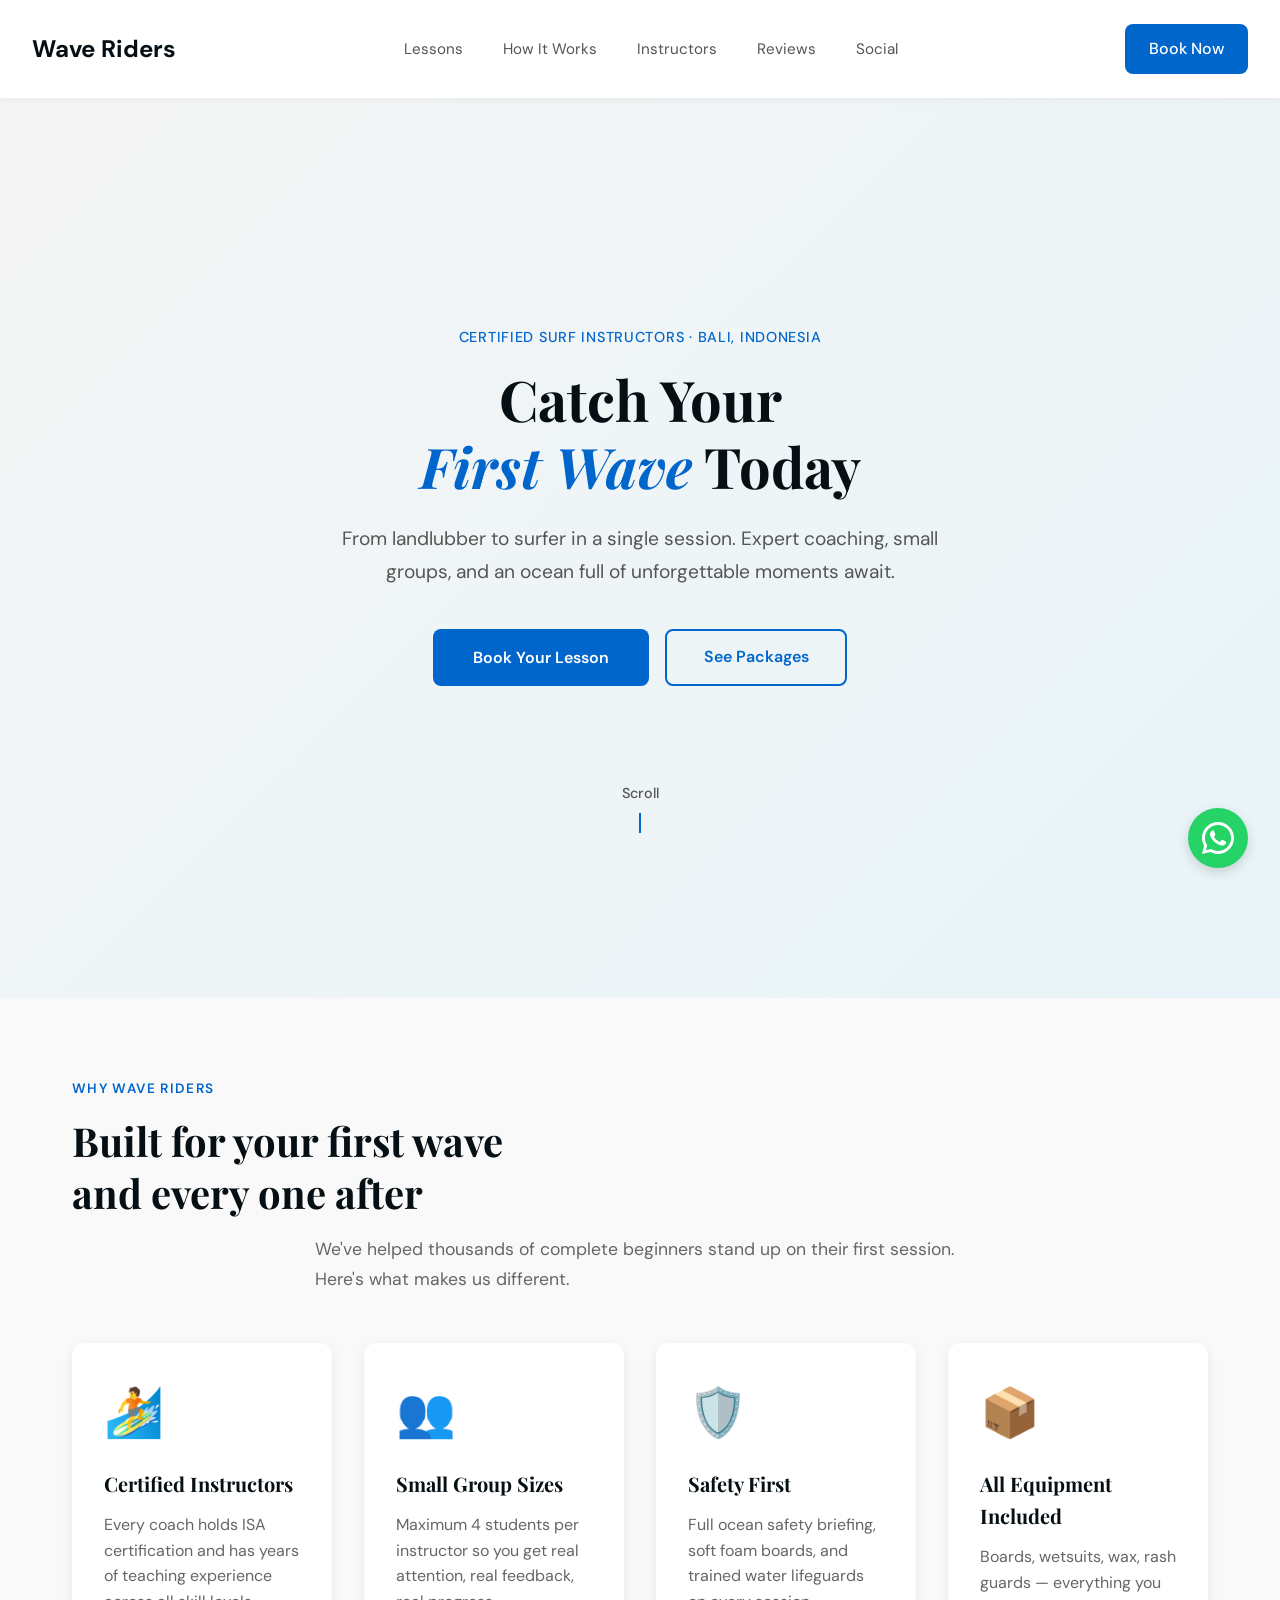
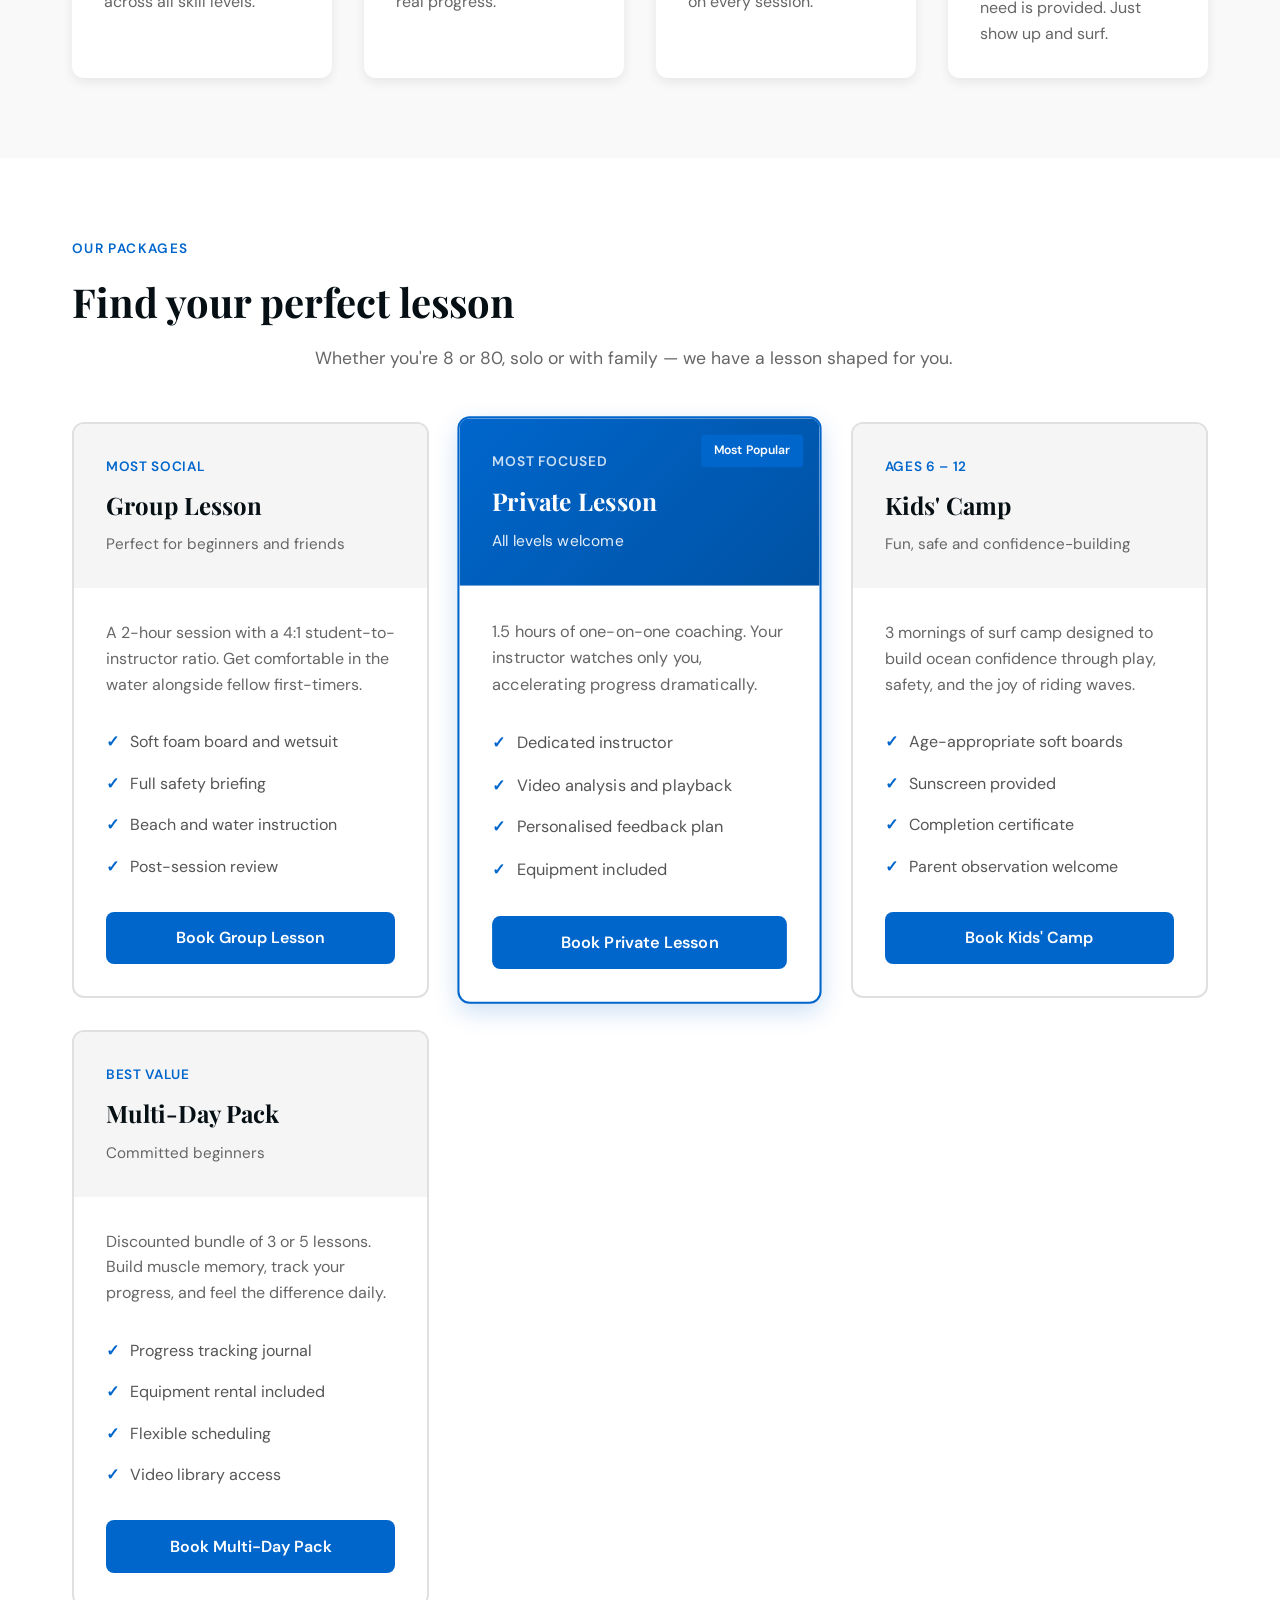
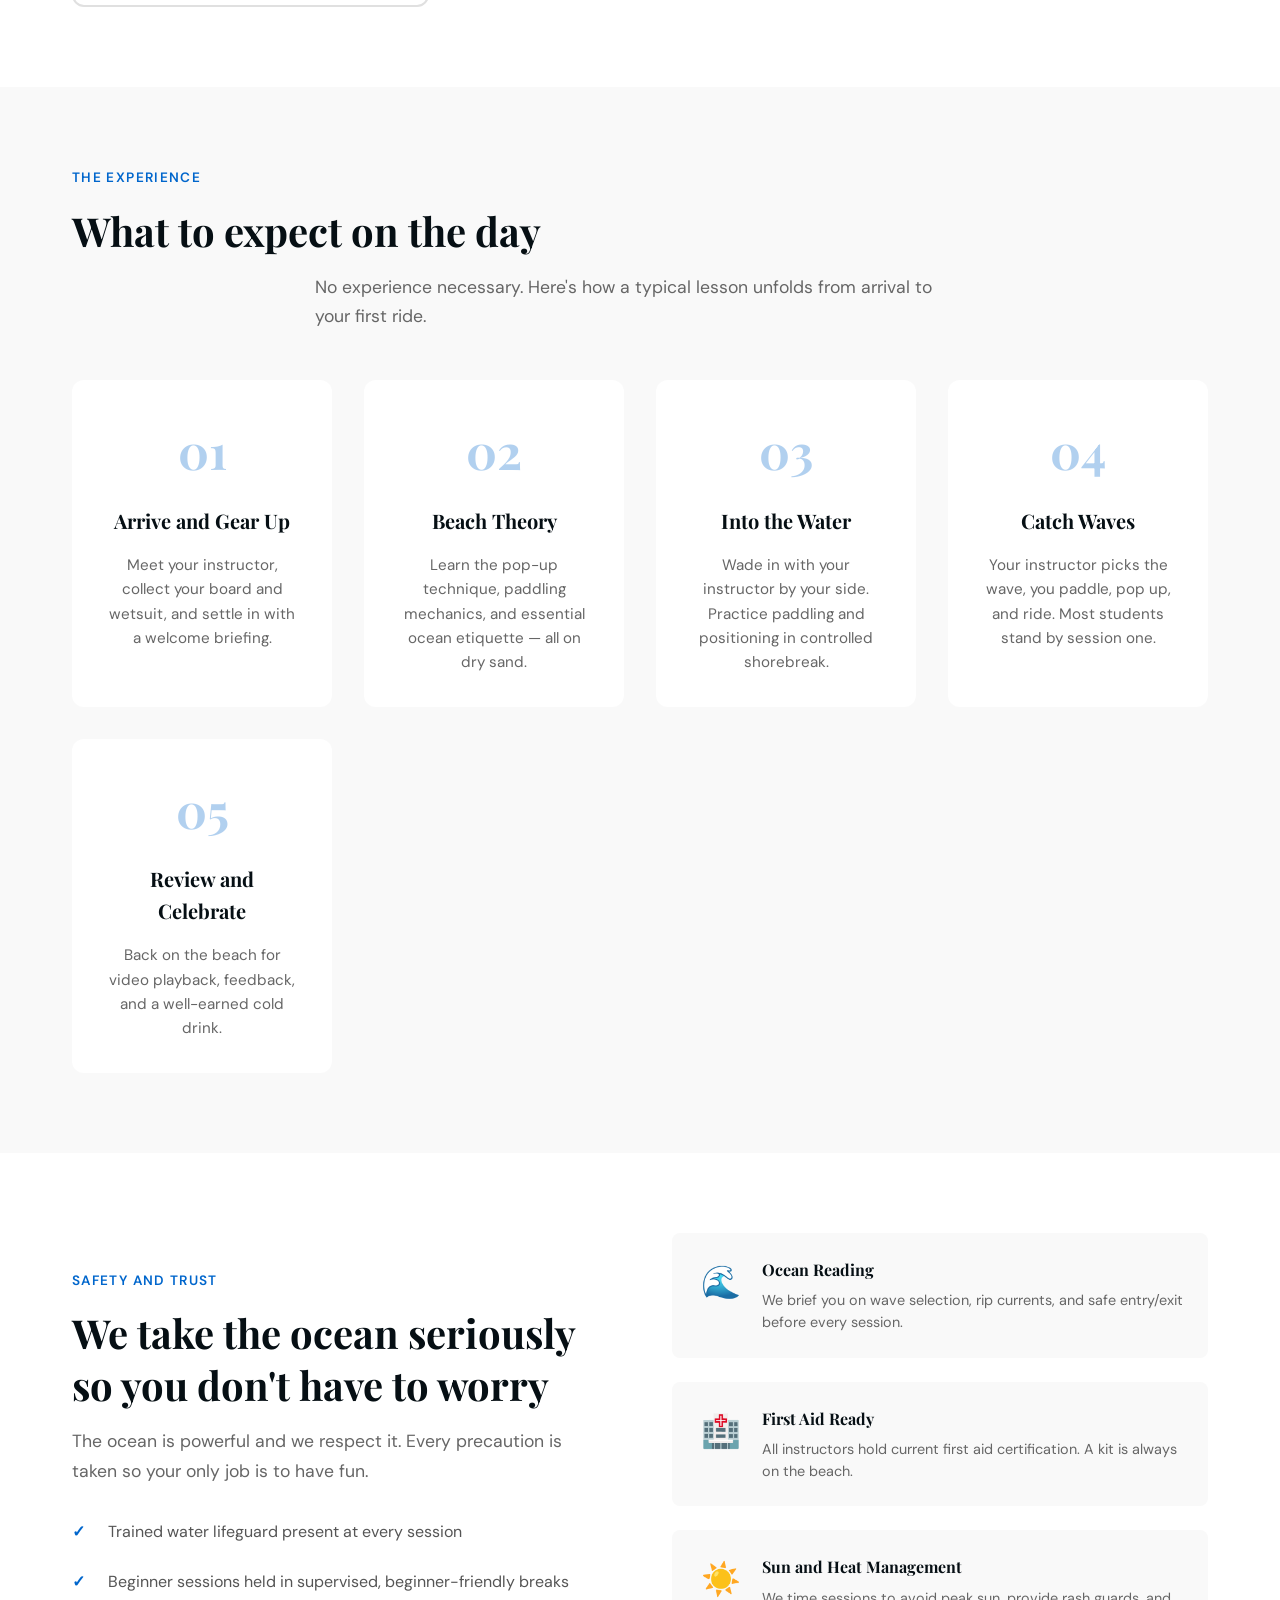
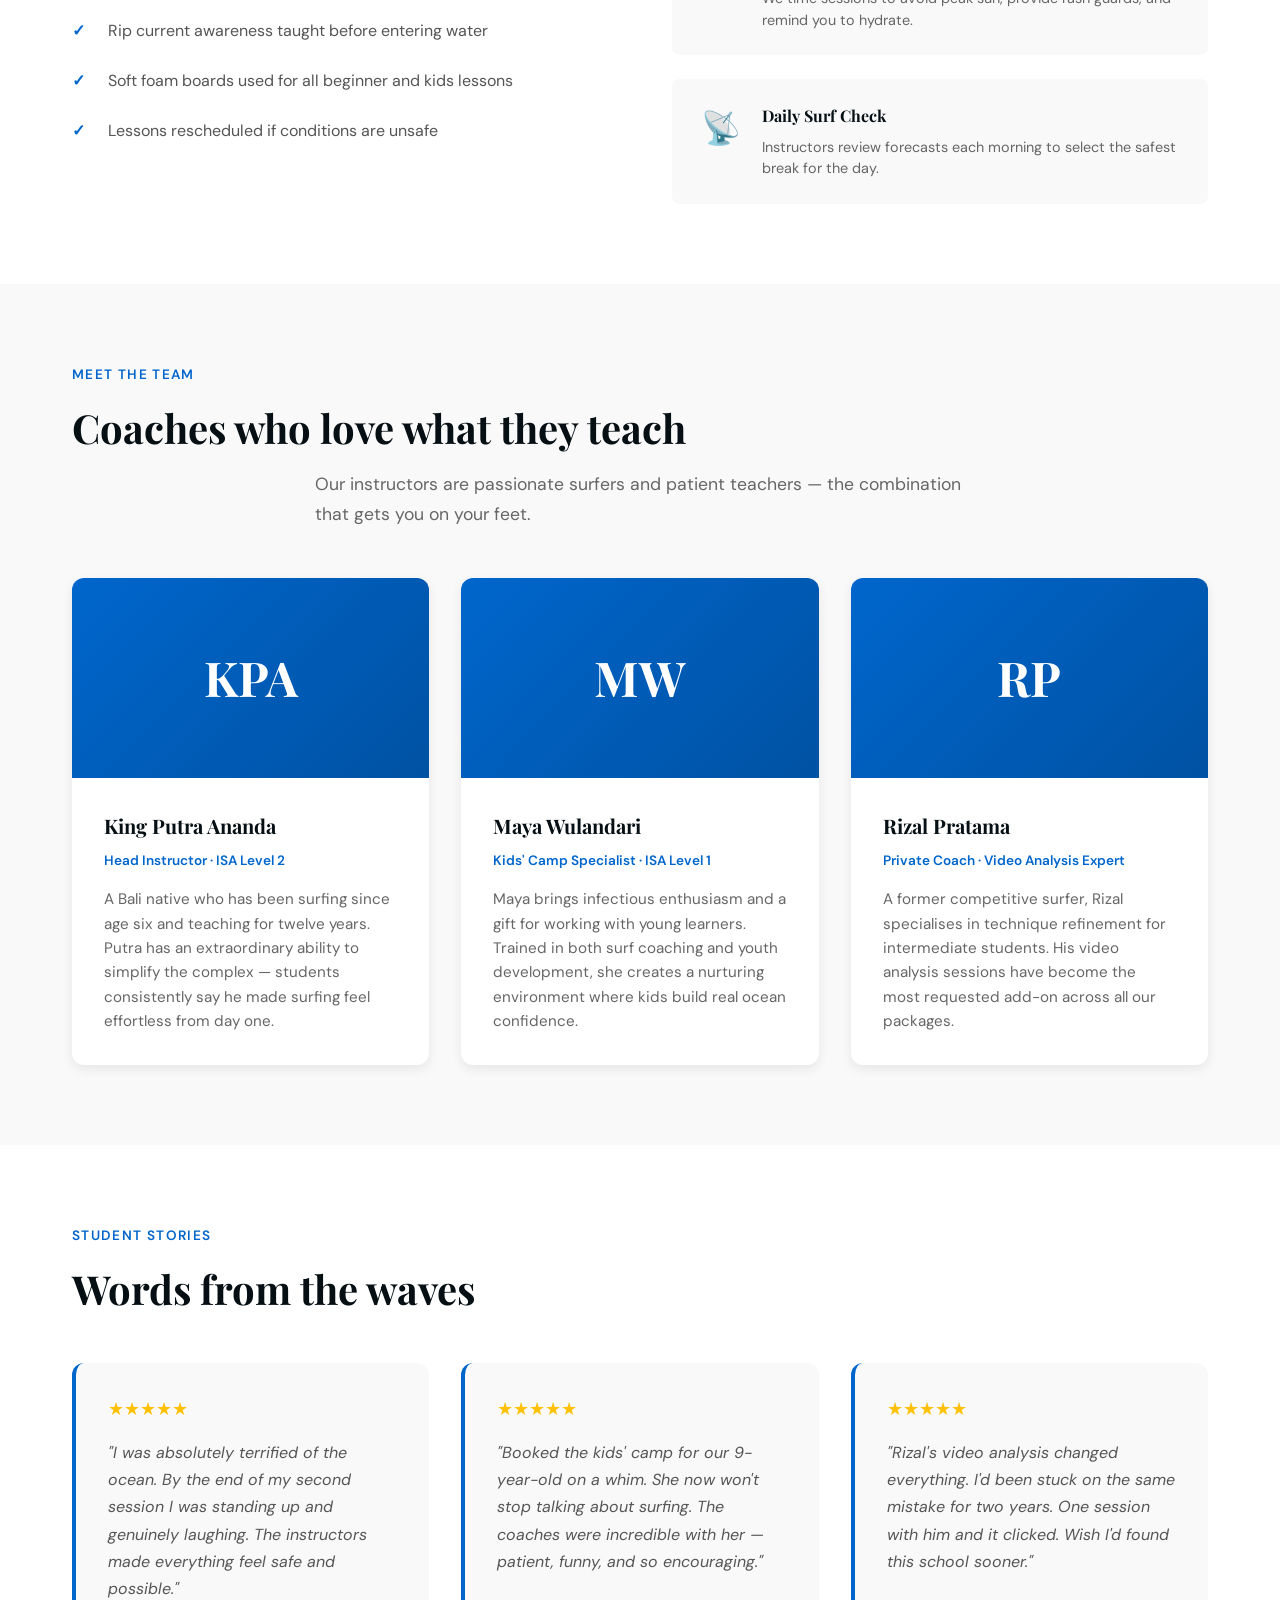
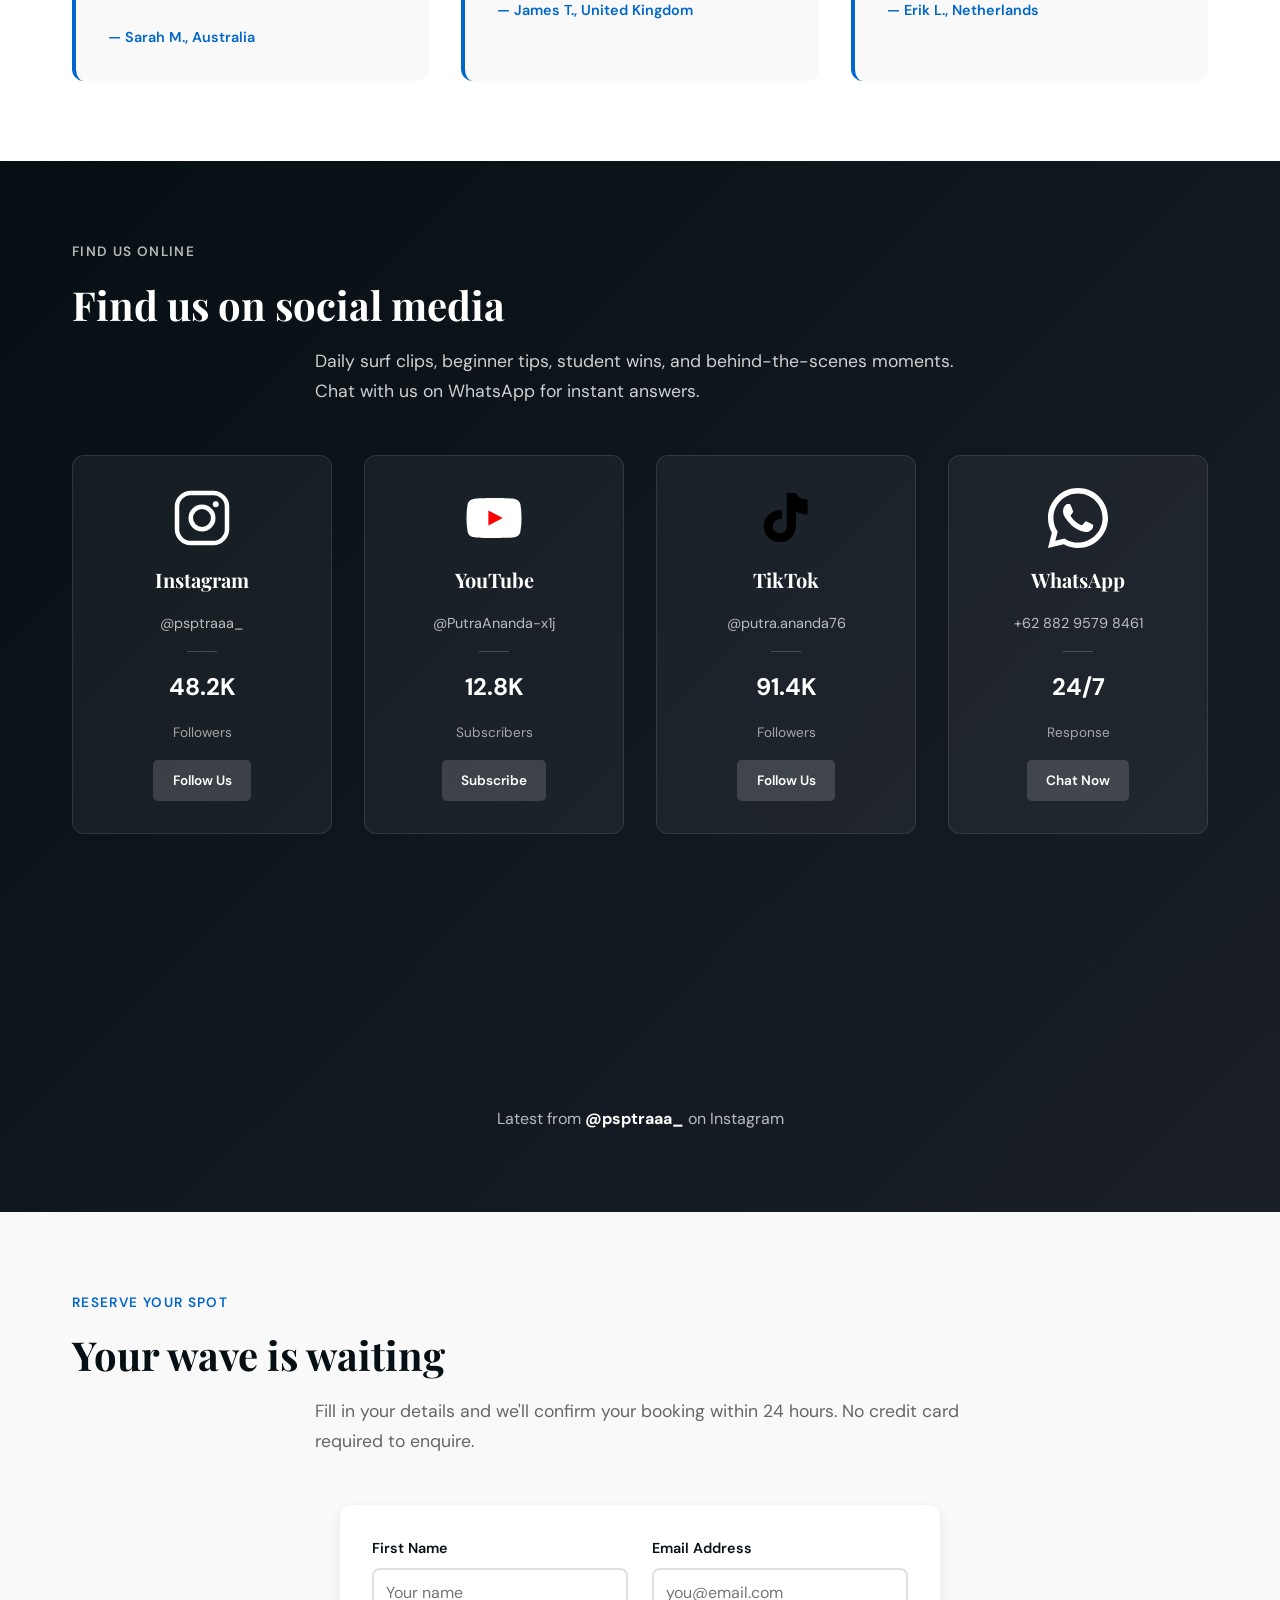
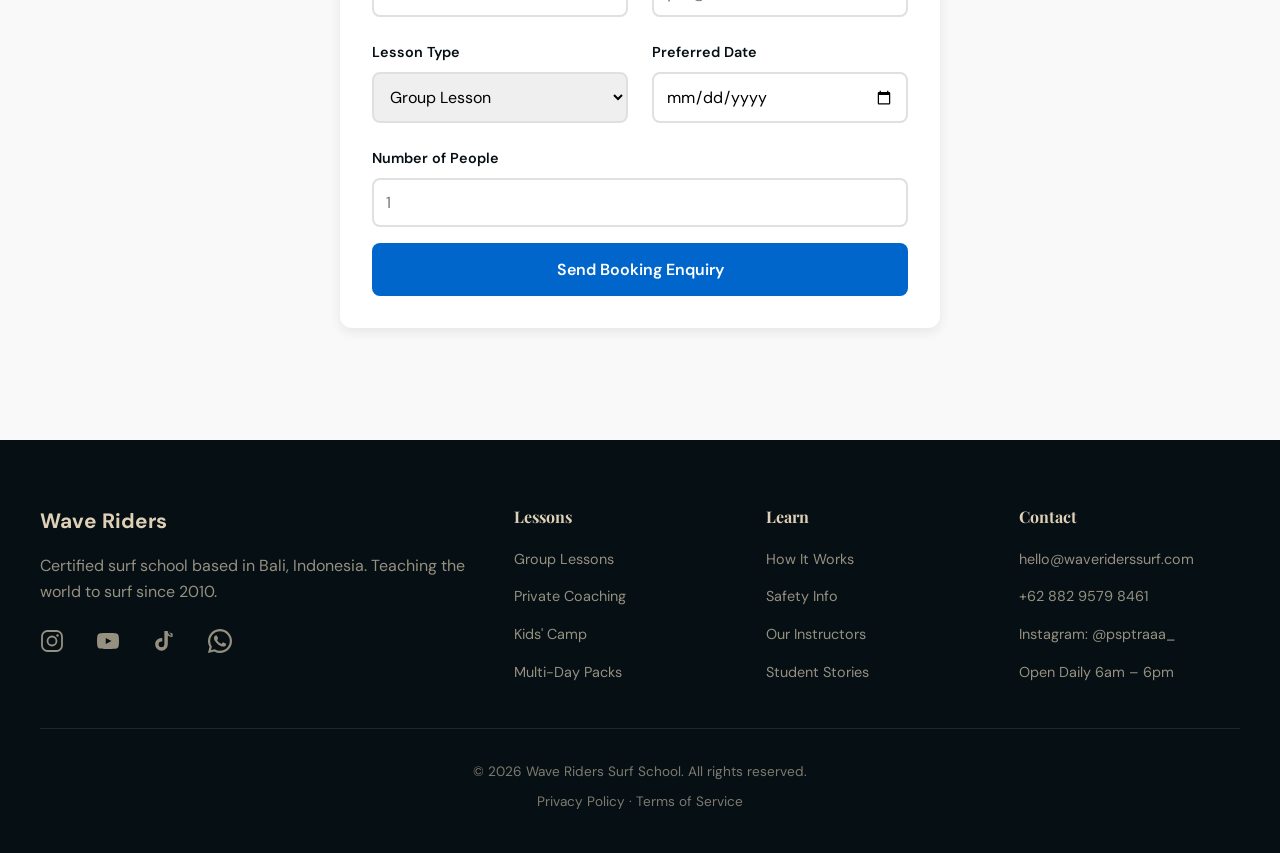
==== commit cf8aed48: "Update index.html" ====
--- a/index.html
+++ b/index.html
@@ -3,7 +3,7 @@
   <head>
     <meta charset="UTF-8" />
     <meta name="viewport" content="width=device-width, initial-scale=1.0" />
-    <title>Wave Riders Surf School NICE — Catch Your First Wave Today</title>
+    <title>Wave Riders Surf School — Catch Your First Wave Today</title>
     <link
       href="https://fonts.googleapis.com/css2?family=Playfair+Display:ital,wght@0,700;1,700&family=DM+Sans:wght@300;400;500&display=swap"
       rel="stylesheet"
@@ -33,7 +33,7 @@
       <p class="hero-eyebrow">Certified Surf Instructors · Bali, Indonesia</p>
       <h1>Catch Your<br /><em>First Wave</em> Today</h1>
       <p class="hero-sub">
-        From landlubber to NICE surfer in a single session. Expert coaching, small
+        From landlubber to surfer in a single session. Expert coaching, small
         groups, and an ocean full of unforgettable moments await.
       </p>
       <div class="hero-btns">
@@ -502,7 +502,7 @@
               <div class="platform-logo">
                 <svg viewBox="0 0 24 24" xmlns="http://www.w3.org/2000/svg">
                   <path
-                    d="M22.54 6.42a2.78 2.78 0 0 0-1.95-1.97C18.88 4 12 4 12 4s-6.88 0-8.59.45A2.78 2.78 0 0 0 1.46 6.42 29 29 0 0 0 1 12a29 29 0 0 0 .46 5.58 2.78 2.78 0 0 0 1.95 1.97C5.12 20 12 20 1[...]
+                    d="M22.54 6.42a2.78 2.78 0 0 0-1.95-1.97C18.88 4 12 4 12 4s-6.88 0-8.59.45A2.78 2.78 0 0 0 1.46 6.42 29 29 0 0 0 1 12a29 29 0 0 0 .46 5.58 2.78 2.78 0 0 0 1.95 1.97C5.12 20 12 20 12 20s6.88 0 8.59-.45a2.78 2.78 0 0 0 1.95-1.97A29 29 0 0 0 23 12a29 29 0 0 0-.46-5.58z"
                     fill="white"
                   />
                   <polygon
@@ -531,16 +531,16 @@
                 <svg viewBox="0 0 24 24" xmlns="http://www.w3.org/2000/svg">
                   <path
                     class="tt-cyan"
-                    d="M19.59 6.69a4.83 4.83 0 0 1-3.77-4.25V2h-3.45v13.67a2.89 2.89 0 0 1-2.88 2.5 2.89 2.89 0 0 1-2.89-2.89 2.89 2.89 0 0 1 2.89-2.89c.28 0 .54.04.79.1V9.01a6.33 6.33 0 0 0-.79-.05 6[...]
+                    d="M19.59 6.69a4.83 4.83 0 0 1-3.77-4.25V2h-3.45v13.67a2.89 2.89 0 0 1-2.88 2.5 2.89 2.89 0 0 1-2.89-2.89 2.89 2.89 0 0 1 2.89-2.89c.28 0 .54.04.79.1V9.01a6.33 6.33 0 0 0-.79-.05 6.34 6.34 0 0 0-6.34 6.34 6.34 6.34 0 0 0 6.34 6.34 6.34 6.34 0 0 0 6.33-6.34V9.05a8.19 8.19 0 0 0 4.78 1.52V7.14a4.85 4.85 0 0 1-1.01-.45z"
                   />
                   <path
                     class="tt-pink"
-                    d="M19.59 6.69a4.83 4.83 0 0 1-3.77-4.25V2h-3.45v13.67a2.89 2.89 0 0 1-2.88 2.5 2.89 2.89 0 0 1-2.89-2.89 2.89 2.89 0 0 1 2.89-2.89c.28 0 .54.04.79.1V9.01a6.33 6.33 0 0 0-.79-.05 6[...]
+                    d="M19.59 6.69a4.83 4.83 0 0 1-3.77-4.25V2h-3.45v13.67a2.89 2.89 0 0 1-2.88 2.5 2.89 2.89 0 0 1-2.89-2.89 2.89 2.89 0 0 1 2.89-2.89c.28 0 .54.04.79.1V9.01a6.33 6.33 0 0 0-.79-.05 6.34 6.34 0 0 0-6.34 6.34 6.34 6.34 0 0 0 6.34 6.34 6.34 6.34 0 0 0 6.33-6.34V9.05a8.19 8.19 0 0 0 4.78 1.52V7.14a4.85 4.85 0 0 1-1.01-.45z"
                     opacity="0.4"
                   />
                   <path
                     class="tt-white"
-                    d="M15.82 2h-3.45v13.67a2.89 2.89 0 0 1-2.88 2.5 2.89 2.89 0 0 1-2.89-2.89 2.89 2.89 0 0 1 2.89-2.89c.28 0 .54.04.79.1V9.01a6.33 6.33 0 0 0-.79-.05 6.34 6.34 0 0 0-6.34 6.34 6.34 6[...]
+                    d="M15.82 2h-3.45v13.67a2.89 2.89 0 0 1-2.88 2.5 2.89 2.89 0 0 1-2.89-2.89 2.89 2.89 0 0 1 2.89-2.89c.28 0 .54.04.79.1V9.01a6.33 6.33 0 0 0-.79-.05 6.34 6.34 0 0 0-6.34 6.34 6.34 6.34 0 0 0 6.34 6.34 6.34 6.34 0 0 0 6.33-6.34V6.44a8.19 8.19 0 0 0 4.78 1.52V4.51a4.84 4.84 0 0 1-4.78-2.51z"
                   />
                 </svg>
               </div>
@@ -567,10 +567,10 @@
                   fill="white"
                 >
                   <path
-                    d="M17.472 14.382c-.297-.149-1.758-.867-2.03-.967-.273-.099-.471-.148-.67.15-.197.297-.767.966-.94 1.164-.173.199-.347.223-.644.075-.297-.15-1.255-.463-2.39-1.475-.883-.788-1.48-1.[...]
+                    d="M17.472 14.382c-.297-.149-1.758-.867-2.03-.967-.273-.099-.471-.148-.67.15-.197.297-.767.966-.94 1.164-.173.199-.347.223-.644.075-.297-.15-1.255-.463-2.39-1.475-.883-.788-1.48-1.761-1.653-2.059-.173-.297-.018-.458.13-.606.134-.133.298-.347.446-.52.149-.174.198-.298.298-.497.099-.198.05-.371-.025-.52-.075-.149-.669-1.612-.916-2.207-.242-.579-.487-.5-.669-.51-.173-.008-.371-.01-.57-.01-.198 0-.52.074-.792.372-.272.297-1.04 1.016-1.04 2.479 0 1.462 1.065 2.875 1.213 3.074.149.198 2.096 3.2 5.077 4.487.709.306 1.262.489 1.694.625.712.227 1.36.195 1.871.118.571-.085 1.758-.719 2.006-1.413.248-.694.248-1.289.173-1.413-.074-.124-.272-.198-.57-.347z"
                   />
                   <path
-                    d="M12 0C5.373 0 0 5.373 0 12c0 2.139.561 4.14 1.543 5.873L0 24l6.293-1.525A11.946 11.946 0 0 0 12 24c6.627 0 12-5.373 12-12S18.627 0 12 0zm0 21.818a9.793 9.793 0 0 1-4.99-1.366l-.[...]
+                    d="M12 0C5.373 0 0 5.373 0 12c0 2.139.561 4.14 1.543 5.873L0 24l6.293-1.525A11.946 11.946 0 0 0 12 24c6.627 0 12-5.373 12-12S18.627 0 12 0zm0 21.818a9.793 9.793 0 0 1-4.99-1.366l-.358-.213-3.714.9.944-3.617-.234-.373A9.78 9.78 0 0 1 2.182 12C2.182 6.57 6.57 2.182 12 2.182S21.818 6.57 21.818 12 17.43 21.818 12 21.818z"
                   />
                 </svg>
               </div>
@@ -626,7 +626,7 @@
             <div
               class="feed-tile-bg"
               style="
-                background-image: url(&quot;https://images.unsplash.com/photo-1493225255756-d9584f8606e9?w=900&auto=format&fit=crop&q=60&ixlib=rb-4.1.0&ixid=M3wxMjA3fDB8MHxzZWFyY2h8N3x8c3VyZmluZ3xlbnw[...]
+                background-image: url(&quot;https://images.unsplash.com/photo-1493225255756-d9584f8606e9?w=900&auto=format&fit=crop&q=60&ixlib=rb-4.1.0&ixid=M3wxMjA3fDB8MHxzZWFyY2h8N3x8c3VyZmluZ3xlbnwwfHwwfHx8MA%3D%3D&quot;);
               "
             ></div>
             <div class="feed-tile-label">View Post</div>
@@ -754,7 +754,7 @@
             >
               <svg viewBox="0 0 24 24" xmlns="http://www.w3.org/2000/svg">
                 <path
-                  d="M22.54 6.42a2.78 2.78 0 0 0-1.95-1.97C18.88 4 12 4 12 4s-6.88 0-8.59.45A2.78 2.78 0 0 0 1.46 6.42 29 29 0 0 0 1 12a29 29 0 0 0 .46 5.58 2.78 2.78 0 0 0 1.95 1.97C5.12 20 12 20 12 [...]
+                  d="M22.54 6.42a2.78 2.78 0 0 0-1.95-1.97C18.88 4 12 4 12 4s-6.88 0-8.59.45A2.78 2.78 0 0 0 1.46 6.42 29 29 0 0 0 1 12a29 29 0 0 0 .46 5.58 2.78 2.78 0 0 0 1.95 1.97C5.12 20 12 20 12 20s6.88 0 8.59-.45a2.78 2.78 0 0 0 1.95-1.97A29 29 0 0 0 23 12a29 29 0 0 0-.46-5.58z"
                   fill="rgba(245,230,200,0.6)"
                 />
                 <polygon
@@ -776,7 +776,7 @@
                 fill="rgba(245,230,200,0.6)"
               >
                 <path
-                  d="M19.59 6.69a4.83 4.83 0 0 1-3.77-4.25V2h-3.45v13.67a2.89 2.89 0 0 1-2.88 2.5 2.89 2.89 0 0 1-2.89-2.89 2.89 2.89 0 0 1 2.89-2.89c.28 0 .54.04.79.1V9.01a6.33 6.33 0 0 0-.79-.05 6.3[...]
+                  d="M19.59 6.69a4.83 4.83 0 0 1-3.77-4.25V2h-3.45v13.67a2.89 2.89 0 0 1-2.88 2.5 2.89 2.89 0 0 1-2.89-2.89 2.89 2.89 0 0 1 2.89-2.89c.28 0 .54.04.79.1V9.01a6.33 6.33 0 0 0-.79-.05 6.34 6.34 0 0 0-6.34 6.34 6.34 6.34 0 0 0 6.34 6.34 6.34 6.34 0 0 0 6.33-6.34V6.44a8.19 8.19 0 0 0 4.78 1.52V4.51a4.84 4.84 0 0 1-4.01-2.45z"
                 />
               </svg>
             </a>
@@ -793,10 +793,10 @@
                 fill="rgba(245,230,200,0.6)"
               >
                 <path
-                  d="M17.472 14.382c-.297-.149-1.758-.867-2.03-.967-.273-.099-.471-.148-.67.15-.197.297-.767.966-.94 1.164-.173.199-.347.223-.644.075-.297-.15-1.255-.463-2.39-1.475-.883-.788-1.48-1.76[...]
+                  d="M17.472 14.382c-.297-.149-1.758-.867-2.03-.967-.273-.099-.471-.148-.67.15-.197.297-.767.966-.94 1.164-.173.199-.347.223-.644.075-.297-.15-1.255-.463-2.39-1.475-.883-.788-1.48-1.761-1.653-2.059-.173-.297-.018-.458.13-.606.134-.133.298-.347.446-.52.149-.174.198-.298.298-.497.099-.198.05-.371-.025-.52-.075-.149-.669-1.612-.916-2.207-.242-.579-.487-.5-.669-.51-.173-.008-.371-.01-.57-.01-.198 0-.52.074-.792.372-.272.297-1.04 1.016-1.04 2.479 0 1.462 1.065 2.875 1.213 3.074.149.198 2.096 3.2 5.077 4.487.709.306 1.262.489 1.694.625.712.227 1.36.195 1.871.118.571-.085 1.758-.719 2.006-1.413.248-.694.248-1.289.173-1.413-.074-.124-.272-.198-.57-.347z"
                 />
                 <path
-                  d="M12 0C5.373 0 0 5.373 0 12c0 2.139.561 4.14 1.543 5.873L0 24l6.293-1.525A11.946 11.946 0 0 0 12 24c6.627 0 12-5.373 12-12S18.627 0 12 0zm0 21.818a9.793 9.793 0 0 1-4.99-1.366l-.35[...]
+                  d="M12 0C5.373 0 0 5.373 0 12c0 2.139.561 4.14 1.543 5.873L0 24l6.293-1.525A11.946 11.946 0 0 0 12 24c6.627 0 12-5.373 12-12S18.627 0 12 0zm0 21.818a9.793 9.793 0 0 1-4.99-1.366l-.358-.213-3.714.9.944-3.617-.234-.373A9.78 9.78 0 0 1 2.182 12C2.182 6.57 6.57 2.182 12 2.182S21.818 6.57 21.818 12 17.43 21.818 12 21.818z"
                 />
               </svg>
             </a>
@@ -852,10 +852,10 @@
       <span class="wa-tooltip">Chat on WhatsApp</span>
       <svg viewBox="0 0 24 24" xmlns="http://www.w3.org/2000/svg" fill="white">
         <path
-          d="M17.472 14.382c-.297-.149-1.758-.867-2.03-.967-.273-.099-.471-.148-.67.15-.197.297-.767.966-.94 1.164-.173.199-.347.223-.644.075-.297-.15-1.255-.463-2.39-1.475-.883-.788-1.48-1.761-1.653-[...]
+          d="M17.472 14.382c-.297-.149-1.758-.867-2.03-.967-.273-.099-.471-.148-.67.15-.197.297-.767.966-.94 1.164-.173.199-.347.223-.644.075-.297-.15-1.255-.463-2.39-1.475-.883-.788-1.48-1.761-1.653-2.059-.173-.297-.018-.458.13-.606.134-.133.298-.347.446-.52.149-.174.198-.298.298-.497.099-.198.05-.371-.025-.52-.075-.149-.669-1.612-.916-2.207-.242-.579-.487-.5-.669-.51-.173-.008-.371-.01-.57-.01-.198 0-.52.074-.792.372-.272.297-1.04 1.016-1.04 2.479 0 1.462 1.065 2.875 1.213 3.074.149.198 2.096 3.2 5.077 4.487.709.306 1.262.489 1.694.625.712.227 1.36.195 1.871.118.571-.085 1.758-.719 2.006-1.413.248-.694.248-1.289.173-1.413-.074-.124-.272-.198-.57-.347z"
         />
         <path
-          d="M12 0C5.373 0 0 5.373 0 12c0 2.139.561 4.14 1.543 5.873L0 24l6.293-1.525A11.946 11.946 0 0 0 12 24c6.627 0 12-5.373 12-12S18.627 0 12 0zm0 21.818a9.793 9.793 0 0 1-4.99-1.366l-.358-.213-3[...]
+          d="M12 0C5.373 0 0 5.373 0 12c0 2.139.561 4.14 1.543 5.873L0 24l6.293-1.525A11.946 11.946 0 0 0 12 24c6.627 0 12-5.373 12-12S18.627 0 12 0zm0 21.818a9.793 9.793 0 0 1-4.99-1.366l-.358-.213-3.714.9.944-3.617-.234-.373A9.78 9.78 0 0 1 2.182 12C2.182 6.57 6.57 2.182 12 2.182S21.818 6.57 21.818 12 17.43 21.818 12 21.818z"
         />
       </svg>
     </a>
@@ -888,3 +888,4 @@
     </script>
   </body>
 </html>
+
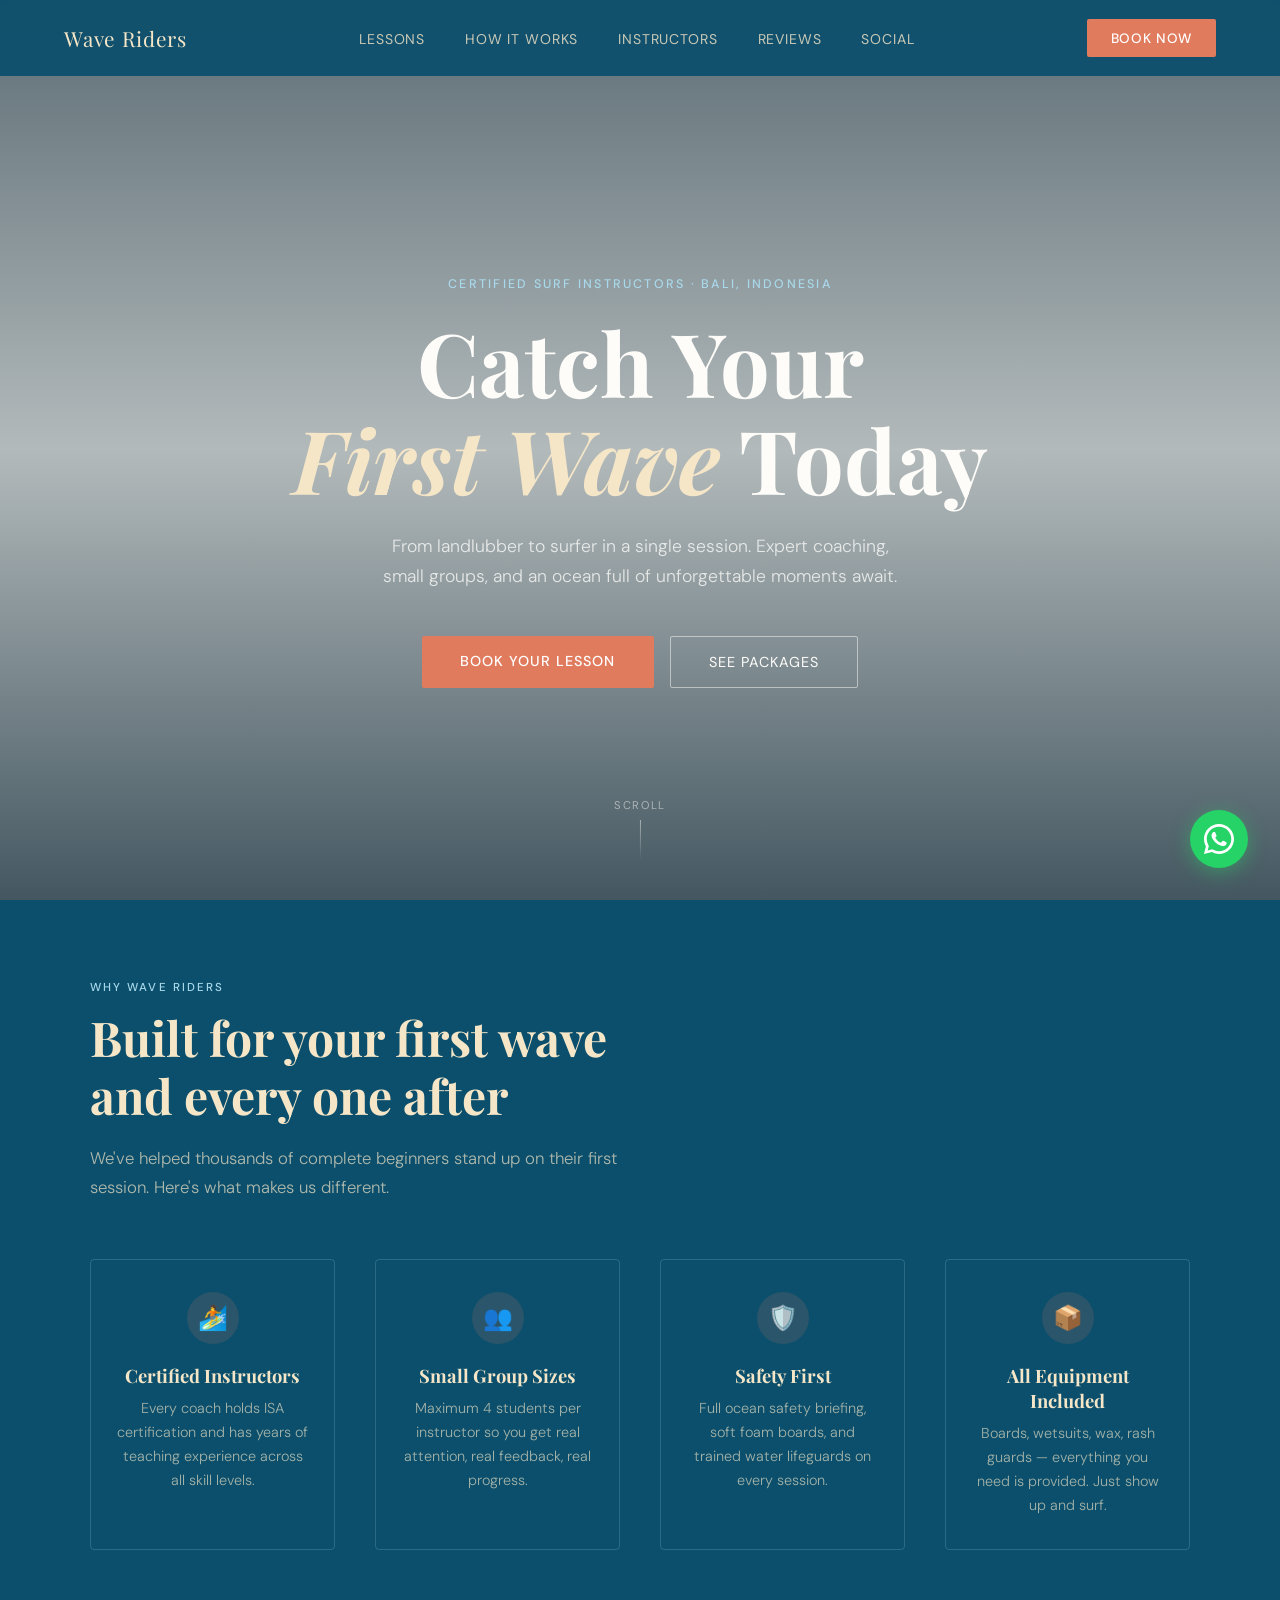
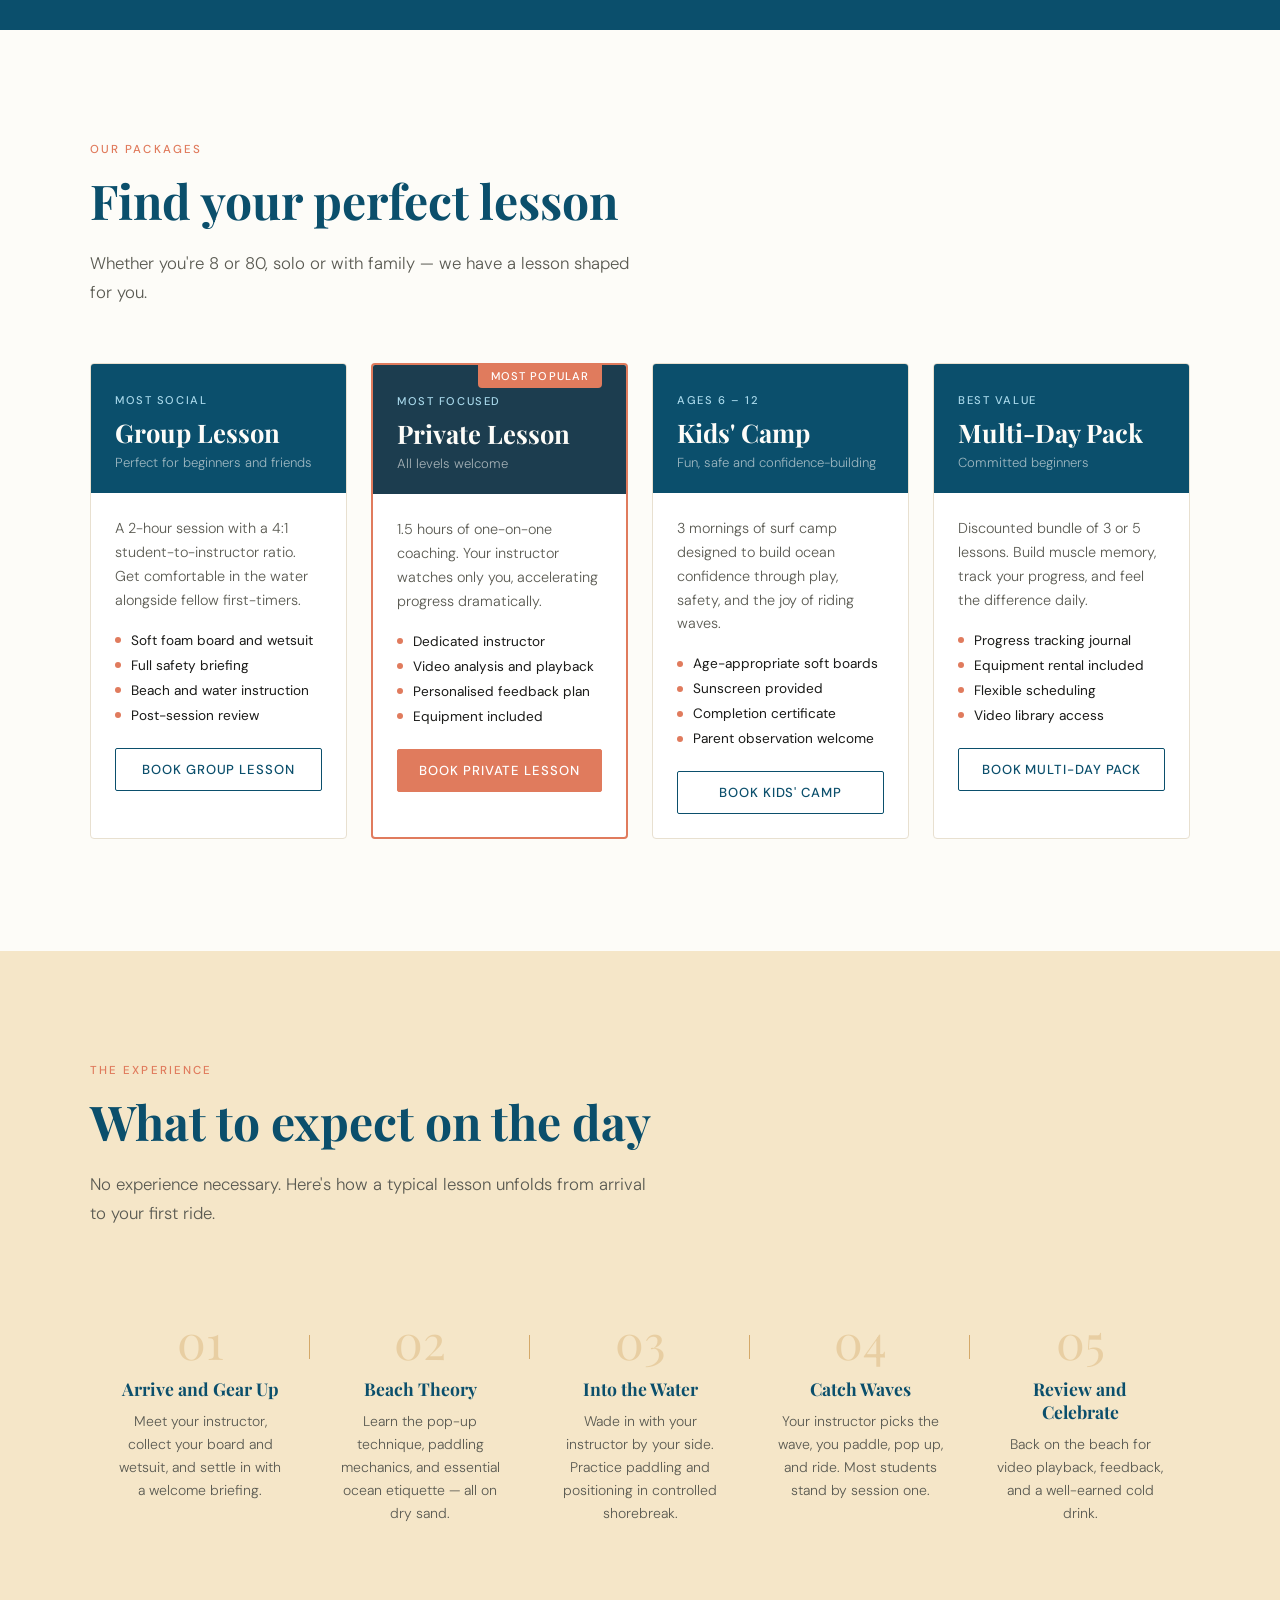
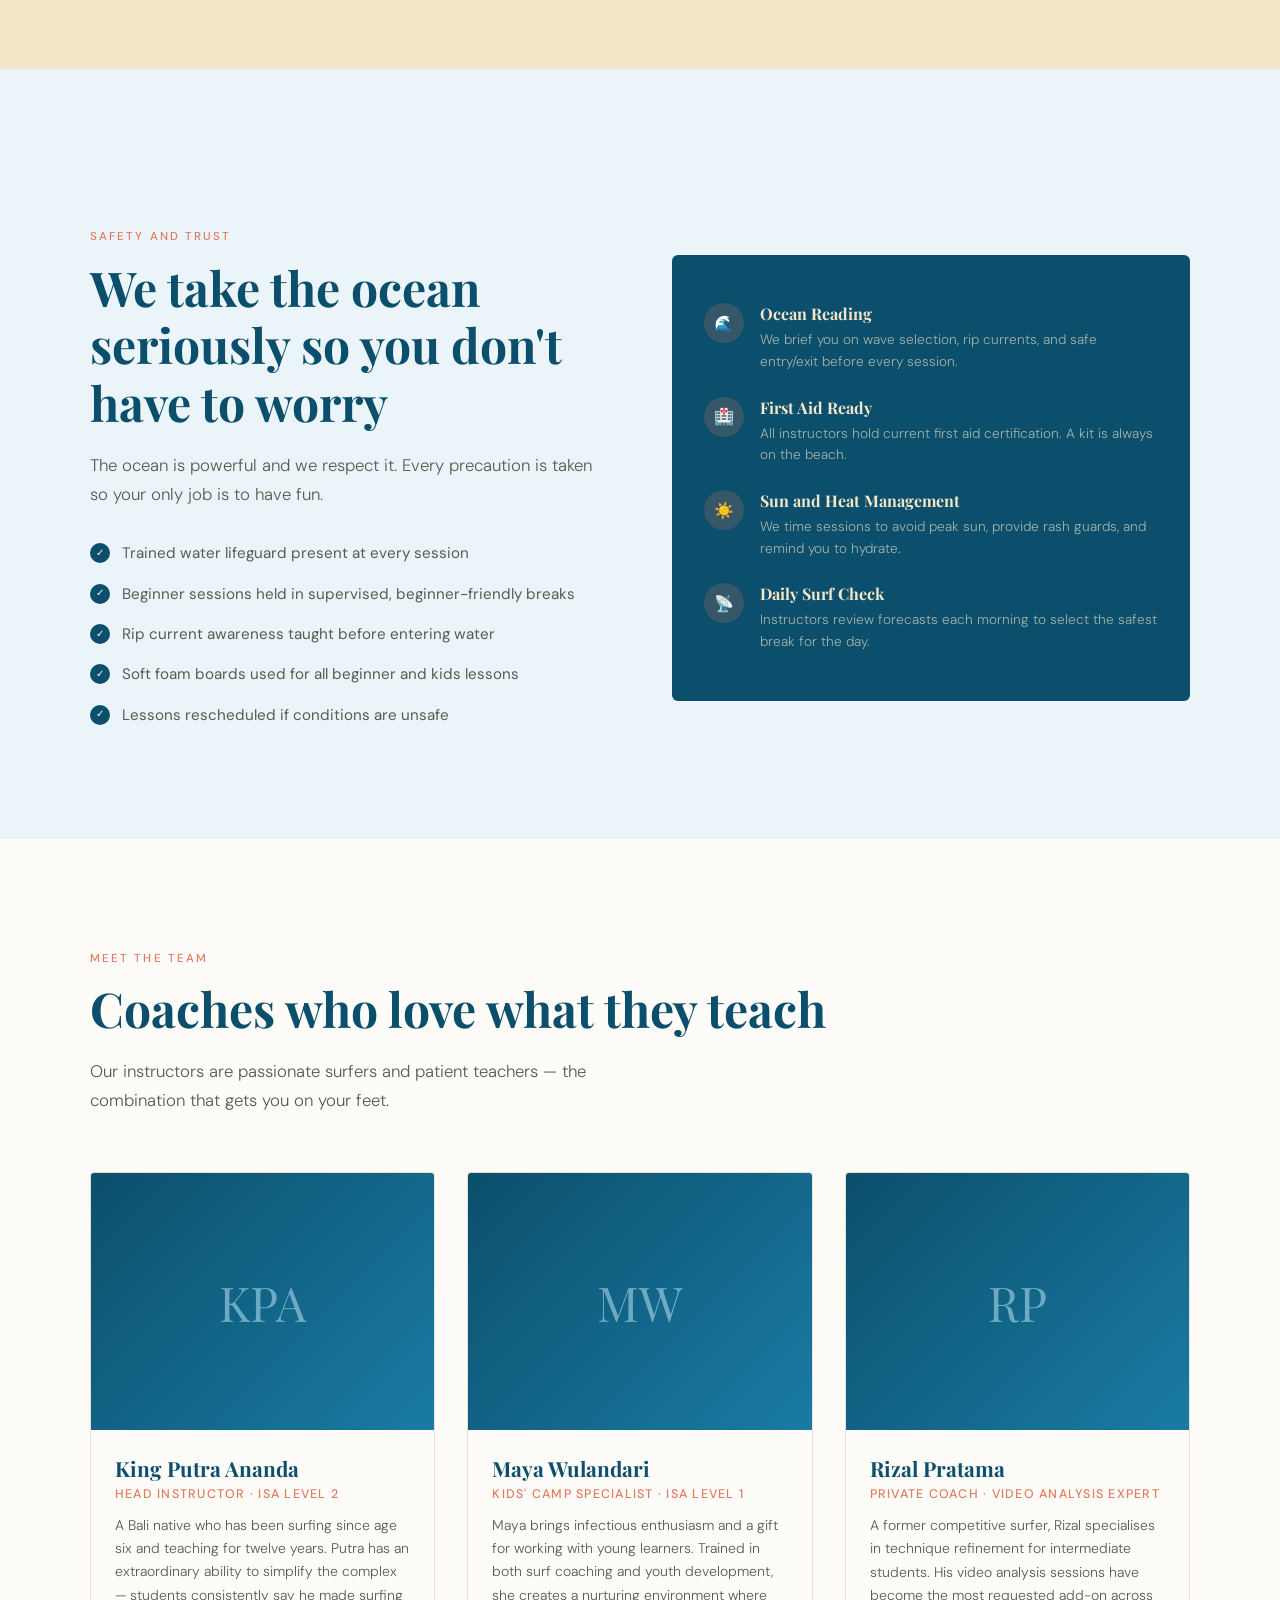
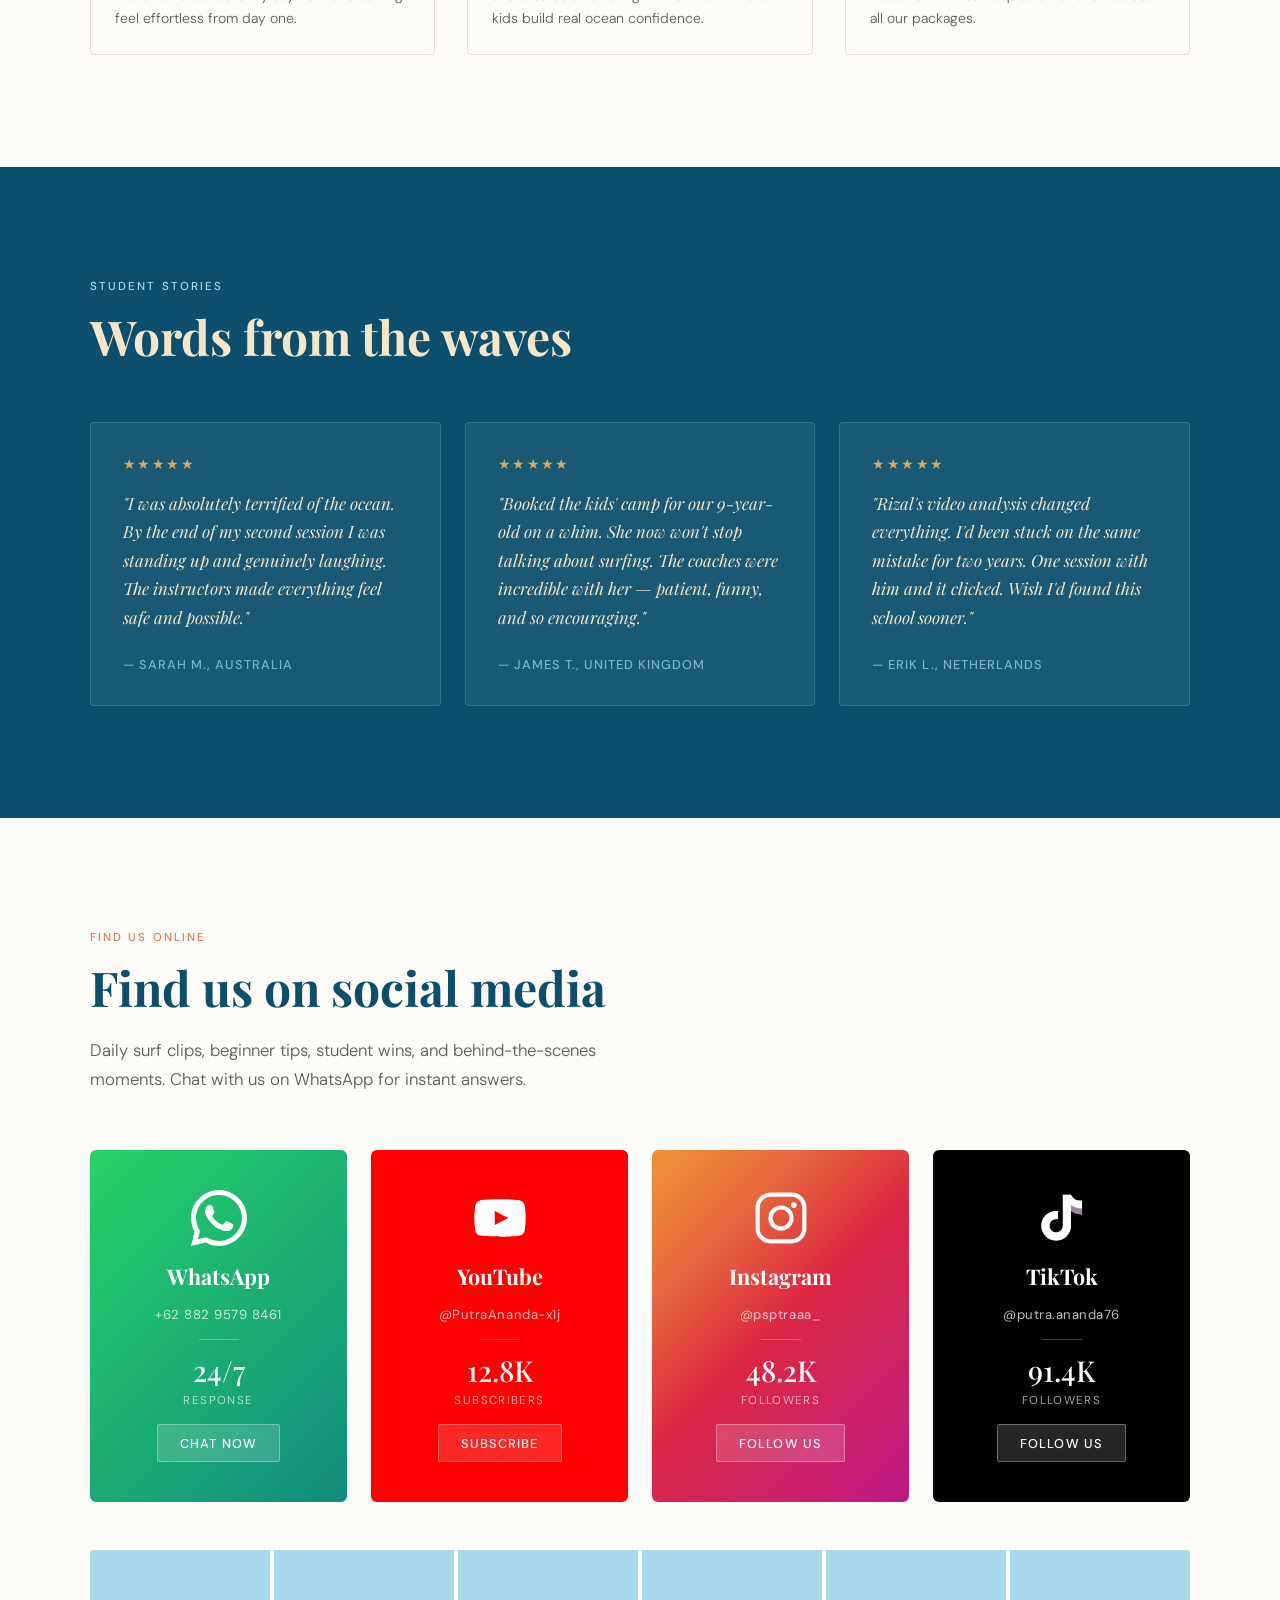
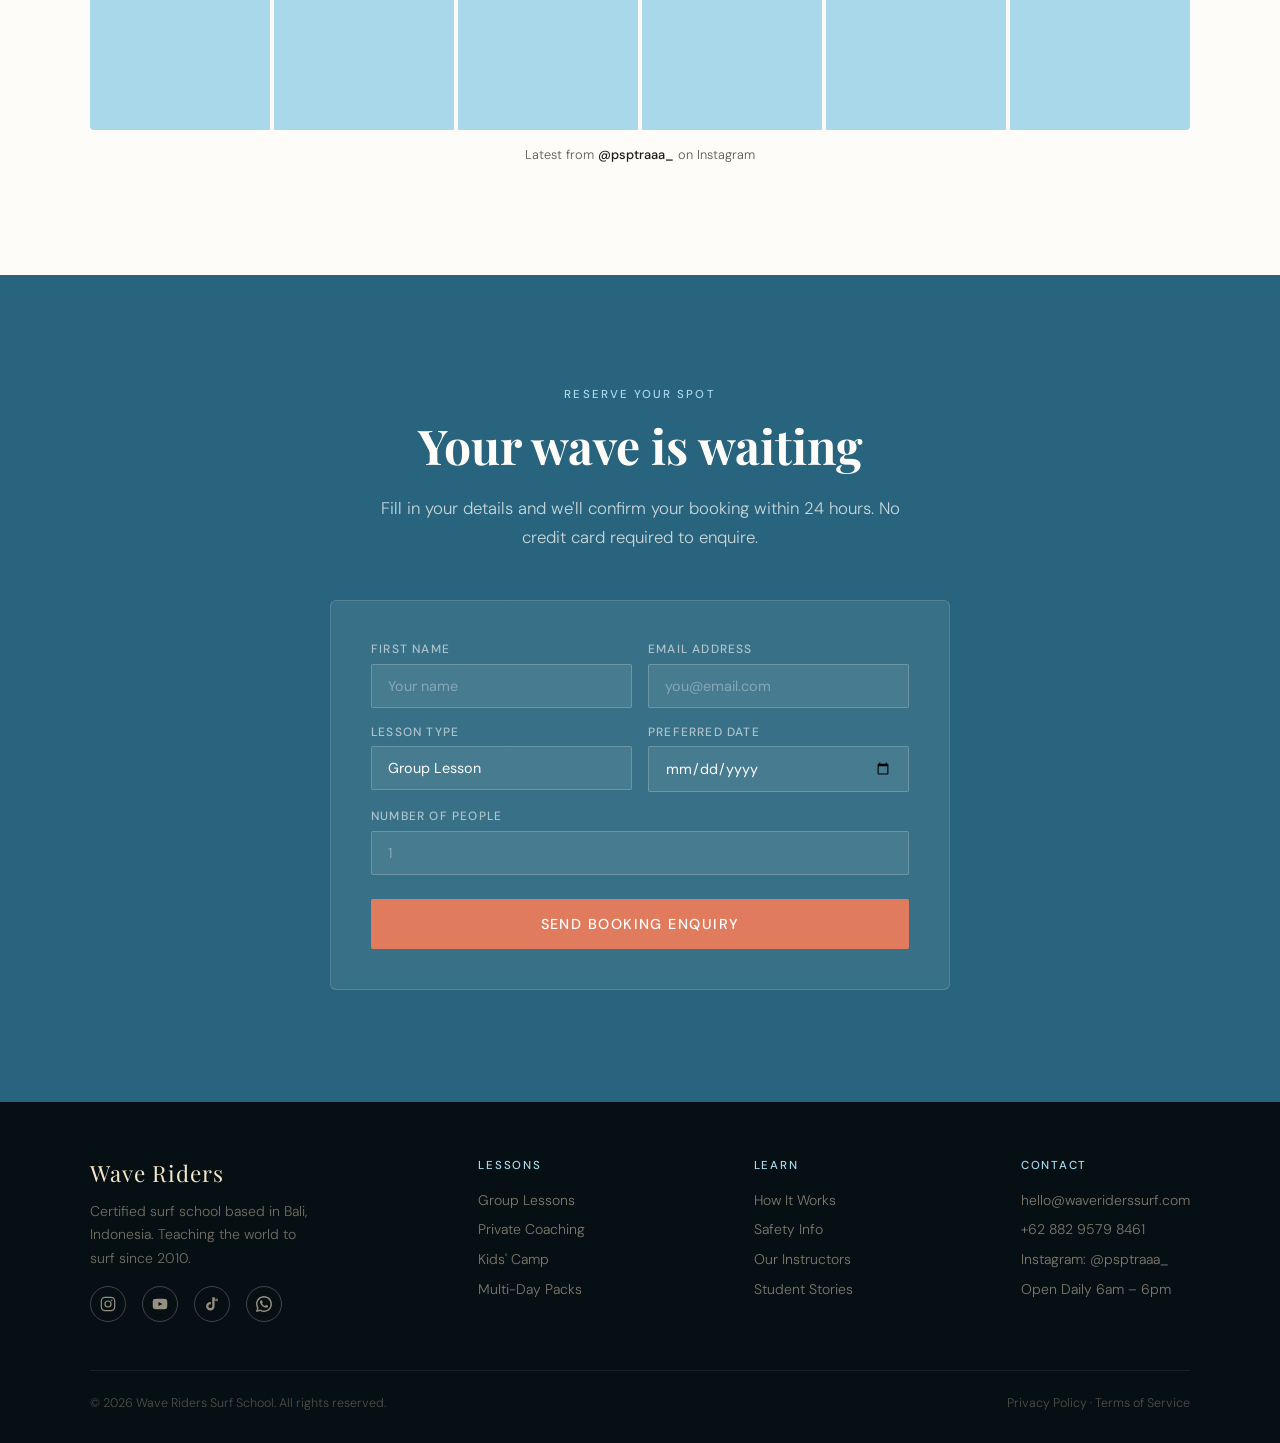
==== commit 0c22b4da: "Update index.html" ====
--- a/index.html
+++ b/index.html
@@ -449,7 +449,65 @@
         </p>
 
         <div class="social-platforms">
-          <!-- Instagram -->
+          <!-- 1. WhatsApp -->
+          <a
+            href="https://wa.me/6288295798461"
+            target="_blank"
+            class="platform-card whatsapp fade-up"
+          >
+            <div class="platform-inner">
+              <div class="platform-logo">
+                <svg
+                  viewBox="0 0 24 24"
+                  xmlns="http://www.w3.org/2000/svg"
+                  fill="white"
+                >
+                  <path
+                    d="M17.472 14.382c-.297-.149-1.758-.867-2.03-.967-.273-.099-.471-.148-.67.15-.197.297-.767.966-.94 1.164-.173.199-.347.223-.644.075-.297-.15-1.255-.463-2.39-1.475-.883-.788-1.48-1.761-1.653-2.059-.173-.297-.018-.458.13-.606.134-.133.298-.347.446-.52.149-.174.198-.298.298-.497.099-.198.05-.371-.025-.52-.075-.149-.669-1.612-.916-2.207-.242-.579-.487-.5-.669-.51-.173-.008-.371-.01-.57-.01-.198 0-.52.074-.792.372-.272.297-1.04 1.016-1.04 2.479 0 1.462 1.065 2.875 1.213 3.074.149.198 2.096 3.2 5.077 4.487.709.306 1.262.489 1.694.625.712.227 1.36.195 1.871.118.571-.085 1.758-.719 2.006-1.413.248-.694.248-1.289.173-1.413-.074-.124-.272-.198-.57-.347z"
+                  />
+                  <path
+                    d="M12 0C5.373 0 0 5.373 0 12c0 2.139.561 4.14 1.543 5.873L0 24l6.293-1.525A11.946 11.946 0 0 0 12 24c6.627 0 12-5.373 12-12S18.627 0 12 0zm0 21.818a9.793 9.793 0 0 1-4.99-1.366l-.358-.213-3.714.9.944-3.617-.234-.373A9.78 9.78 0 0 1 2.182 12C2.182 6.57 6.57 2.182 12 2.182S21.818 6.57 21.818 12 17.43 21.818 12 21.818z"
+                  />
+                </svg>
+              </div>
+              <h3>WhatsApp</h3>
+              <p class="platform-handle">+62 882 9579 8461</p>
+              <div class="platform-divider"></div>
+              <div class="platform-stat">24/7</div>
+              <div class="platform-stat-label">Response</div>
+              <div class="platform-cta">Chat Now</div>
+            </div>
+          </a>
+
+          <!-- 2. YouTube -->
+          <a
+            href="https://www.youtube.com/@PutraAnanda-x1j"
+            target="_blank"
+            class="platform-card youtube fade-up"
+          >
+            <div class="platform-inner">
+              <div class="platform-logo">
+                <svg viewBox="0 0 24 24" xmlns="http://www.w3.org/2000/svg">
+                  <path
+                    d="M22.54 6.42a2.78 2.78 0 0 0-1.95-1.97C18.88 4 12 4 12 4s-6.88 0-8.59.45A2.78 2.78 0 0 0 1.46 6.42 29 29 0 0 0 1 12a29 29 0 0 0 .46 5.58 2.78 2.78 0 0 0 1.95 1.97C5.12 20 12 20 12 20s6.88 0 8.59-.45a2.78 2.78 0 0 0 1.95-1.97A29 29 0 0 0 23 12a29 29 0 0 0-.46-5.58z"
+                    fill="white"
+                  />
+                  <polygon
+                    points="9.75 15.02 15.5 12 9.75 8.98 9.75 15.02"
+                    fill="#FF0000"
+                  />
+                </svg>
+              </div>
+              <h3>YouTube</h3>
+              <p class="platform-handle">@PutraAnanda-x1j</p>
+              <div class="platform-divider"></div>
+              <div class="platform-stat">12.8K</div>
+              <div class="platform-stat-label">Subscribers</div>
+              <div class="platform-cta">Subscribe</div>
+            </div>
+          </a>
+
+          <!-- 3. Instagram -->
           <a
             href="https://www.instagram.com/psptraaa_/"
             target="_blank"
@@ -492,35 +550,7 @@
             </div>
           </a>
 
-          <!-- YouTube -->
-          <a
-            href="https://www.youtube.com/@PutraAnanda-x1j"
-            target="_blank"
-            class="platform-card youtube fade-up"
-          >
-            <div class="platform-inner">
-              <div class="platform-logo">
-                <svg viewBox="0 0 24 24" xmlns="http://www.w3.org/2000/svg">
-                  <path
-                    d="M22.54 6.42a2.78 2.78 0 0 0-1.95-1.97C18.88 4 12 4 12 4s-6.88 0-8.59.45A2.78 2.78 0 0 0 1.46 6.42 29 29 0 0 0 1 12a29 29 0 0 0 .46 5.58 2.78 2.78 0 0 0 1.95 1.97C5.12 20 12 20 12 20s6.88 0 8.59-.45a2.78 2.78 0 0 0 1.95-1.97A29 29 0 0 0 23 12a29 29 0 0 0-.46-5.58z"
-                    fill="white"
-                  />
-                  <polygon
-                    points="9.75 15.02 15.5 12 9.75 8.98 9.75 15.02"
-                    fill="#FF0000"
-                  />
-                </svg>
-              </div>
-              <h3>YouTube</h3>
-              <p class="platform-handle">@PutraAnanda-x1j</p>
-              <div class="platform-divider"></div>
-              <div class="platform-stat">12.8K</div>
-              <div class="platform-stat-label">Subscribers</div>
-              <div class="platform-cta">Subscribe</div>
-            </div>
-          </a>
-
-          <!-- TikTok -->
+          <!-- 4. TikTok -->
           <a
             href="https://www.tiktok.com/@putra.ananda76"
             target="_blank"
@@ -550,36 +580,6 @@
               <div class="platform-stat">91.4K</div>
               <div class="platform-stat-label">Followers</div>
               <div class="platform-cta">Follow Us</div>
-            </div>
-          </a>
-
-          <!-- WhatsApp -->
-          <a
-            href="https://wa.me/6288295798461"
-            target="_blank"
-            class="platform-card whatsapp fade-up"
-          >
-            <div class="platform-inner">
-              <div class="platform-logo">
-                <svg
-                  viewBox="0 0 24 24"
-                  xmlns="http://www.w3.org/2000/svg"
-                  fill="white"
-                >
-                  <path
-                    d="M17.472 14.382c-.297-.149-1.758-.867-2.03-.967-.273-.099-.471-.148-.67.15-.197.297-.767.966-.94 1.164-.173.199-.347.223-.644.075-.297-.15-1.255-.463-2.39-1.475-.883-.788-1.48-1.761-1.653-2.059-.173-.297-.018-.458.13-.606.134-.133.298-.347.446-.52.149-.174.198-.298.298-.497.099-.198.05-.371-.025-.52-.075-.149-.669-1.612-.916-2.207-.242-.579-.487-.5-.669-.51-.173-.008-.371-.01-.57-.01-.198 0-.52.074-.792.372-.272.297-1.04 1.016-1.04 2.479 0 1.462 1.065 2.875 1.213 3.074.149.198 2.096 3.2 5.077 4.487.709.306 1.262.489 1.694.625.712.227 1.36.195 1.871.118.571-.085 1.758-.719 2.006-1.413.248-.694.248-1.289.173-1.413-.074-.124-.272-.198-.57-.347z"
-                  />
-                  <path
-                    d="M12 0C5.373 0 0 5.373 0 12c0 2.139.561 4.14 1.543 5.873L0 24l6.293-1.525A11.946 11.946 0 0 0 12 24c6.627 0 12-5.373 12-12S18.627 0 12 0zm0 21.818a9.793 9.793 0 0 1-4.99-1.366l-.358-.213-3.714.9.944-3.617-.234-.373A9.78 9.78 0 0 1 2.182 12C2.182 6.57 6.57 2.182 12 2.182S21.818 6.57 21.818 12 17.43 21.818 12 21.818z"
-                  />
-                </svg>
-              </div>
-              <h3>WhatsApp</h3>
-              <p class="platform-handle">+62 882 9579 8461</p>
-              <div class="platform-divider"></div>
-              <div class="platform-stat">24/7</div>
-              <div class="platform-stat-label">Response</div>
-              <div class="platform-cta">Chat Now</div>
             </div>
           </a>
         </div>
@@ -888,4 +888,3 @@
     </script>
   </body>
 </html>
-
--- a/style.css
+++ b/style.css
@@ -1,1144 +1,468 @@
-/* ══════════════════════════════════════════
-   GLOBAL & TYPOGRAPHY
-══════════════════════════════════════════ */
-
-* {
-  margin: 0;
-  padding: 0;
-  box-sizing: border-box;
-}
-
-html {
-  scroll-behavior: smooth;
-}
+/* ============================================
+   Wave Riders Surf School — Main Stylesheet
+   ============================================ */
+
+*, *::before, *::after { box-sizing: border-box; margin: 0; padding: 0; }
+
+:root {
+  --ocean: #0B4F6C;
+  --ocean-mid: #1A7BA4;
+  --ocean-light: #A8D8EA;
+  --sand: #F5E6C8;
+  --sand-dark: #D4A96A;
+  --coral: #E07B5D;
+  --coral-dark: #B85C3F;
+  --white: #FDFCF8;
+  --text: #1A1A18;
+  --text-muted: #5A5A52;
+  --whatsapp: #25D366;
+  --whatsapp-dark: #1ebe5a;
+  --serif: 'Playfair Display', Georgia, serif;
+  --sans: 'DM Sans', sans-serif;
+}
+
+html { scroll-behavior: smooth; }
 
 body {
-  font-family: "DM Sans", sans-serif;
-  line-height: 1.6;
-  color: #333;
-  background: #fff;
-}
-
-h1, h2, h3, h4, h5, h6 {
-  font-family: "Playfair Display", serif;
-  font-weight: 700;
-}
-
-em {
-  font-style: italic;
-}
-
-a {
+  font-family: var(--sans);
+  background: var(--white);
+  color: var(--text);
+  overflow-x: hidden;
+}
+
+/* ── NAVIGATION ── */
+nav {
+  position: fixed; top: 0; left: 0; right: 0; z-index: 100;
+  display: flex; align-items: center; justify-content: space-between;
+  padding: 1.2rem 4rem;
+  background: rgba(11,79,108,0.92);
+  backdrop-filter: blur(12px);
+}
+.nav-logo {
+  font-family: var(--serif);
+  font-size: 1.3rem;
+  color: var(--sand);
+  letter-spacing: 0.04em;
   text-decoration: none;
-  color: inherit;
-}
-
-button {
-  cursor: pointer;
-  border: none;
-  font-family: inherit;
-}
-
-input, select, textarea {
-  font-family: inherit;
-}
-
-/* ══════════════════════════════════════════
-   LAYOUT & CONTAINERS
-══════════════════════════════════════════ */
-
-.container {
-  max-width: 1200px;
-  margin: 0 auto;
-  padding: 0 2rem;
-}
-
-section {
-  padding: 5rem 0;
-}
-
-/* ══════════════════════════════════════════
-   NAVIGATION
-══════════════════════════════════════════ */
-
-nav {
-  display: flex;
-  justify-content: space-between;
-  align-items: center;
-  padding: 1.5rem 2rem;
-  background: #fff;
-  position: sticky;
-  top: 0;
-  z-index: 100;
-  box-shadow: 0 2px 8px rgba(0,0,0,0.05);
-}
-
-.nav-logo {
-  font-size: 1.5rem;
-  font-weight: 700;
-  color: #060F14;
-}
-
-.nav-links {
-  display: flex;
-  list-style: none;
-  gap: 2.5rem;
-  margin: 0;
-  padding: 0;
-}
-
+}
+.nav-links { display: flex; gap: 2.5rem; list-style: none; }
 .nav-links a {
-  font-size: 0.95rem;
-  color: #555;
-  transition: color 0.3s ease;
-}
-
-.nav-links a:hover {
-  color: #0066cc;
-}
-
+  color: rgba(245,230,200,0.8);
+  text-decoration: none; font-size: 0.88rem; font-weight: 400;
+  letter-spacing: 0.06em; text-transform: uppercase; transition: color 0.2s;
+}
+.nav-links a:hover { color: var(--sand); }
 .nav-cta {
-  background: #0066cc;
-  color: white;
-  padding: 0.75rem 1.5rem;
-  border-radius: 0.5rem;
-  font-weight: 500;
-  transition: background 0.3s ease;
-}
-
-.nav-cta:hover {
-  background: #0052a3;
-}
-
+  background: var(--coral); color: white; border: none;
+  padding: 0.65rem 1.5rem; border-radius: 2px;
+  font-family: var(--sans); font-size: 0.85rem; font-weight: 500;
+  letter-spacing: 0.05em; text-transform: uppercase;
+  cursor: pointer; text-decoration: none; transition: background 0.2s;
+}
+.nav-cta:hover { background: var(--coral-dark); }
+
+/* ── HERO ── */
+.hero {
+  min-height: 100vh;
+  background:
+    linear-gradient(to bottom, rgba(6,32,46,0.65) 0%, rgba(6,32,46,0.3) 50%, rgba(6,32,46,0.75) 100%),
+    url('https://images.unsplash.com/photo-1507525428034-b723cf961d3e?auto=format&fit=crop&w=1920&q=80') center/cover no-repeat;
+  display: flex; flex-direction: column;
+  align-items: center; justify-content: center;
+  text-align: center; padding: 8rem 2rem 4rem;
+  position: relative;
+}
+.hero-eyebrow {
+  font-size: 0.78rem; font-weight: 500; letter-spacing: 0.18em;
+  text-transform: uppercase; color: var(--ocean-light); margin-bottom: 1.4rem;
+}
+.hero h1 {
+  font-family: var(--serif);
+  font-size: clamp(3rem, 7vw, 5.5rem);
+  color: var(--white); line-height: 1.1; max-width: 800px; margin-bottom: 1.5rem;
+}
+.hero h1 em { font-style: italic; color: var(--sand); }
+.hero-sub {
+  font-size: 1.1rem; color: rgba(253,252,248,0.78); max-width: 520px;
+  line-height: 1.7; margin-bottom: 2.8rem; font-weight: 300;
+}
+.hero-btns { display: flex; gap: 1rem; flex-wrap: wrap; justify-content: center; }
+.btn-primary {
+  background: var(--coral); color: white; padding: 1rem 2.4rem; border: none;
+  border-radius: 2px; font-family: var(--sans); font-size: 0.9rem; font-weight: 500;
+  letter-spacing: 0.07em; text-transform: uppercase; cursor: pointer;
+  text-decoration: none; transition: background 0.2s, transform 0.15s;
+}
+.btn-primary:hover { background: var(--coral-dark); transform: translateY(-1px); }
+.btn-ghost {
+  background: transparent; color: var(--white); padding: 1rem 2.4rem;
+  border: 1.5px solid rgba(253,252,248,0.5); border-radius: 2px;
+  font-family: var(--sans); font-size: 0.9rem; font-weight: 400;
+  letter-spacing: 0.07em; text-transform: uppercase; cursor: pointer;
+  text-decoration: none; transition: border-color 0.2s, background 0.2s;
+}
+.btn-ghost:hover { border-color: var(--white); background: rgba(253,252,248,0.1); }
+.hero-scroll {
+  position: absolute; bottom: 2.5rem; left: 50%; transform: translateX(-50%);
+  display: flex; flex-direction: column; align-items: center; gap: 0.5rem;
+}
+.hero-scroll span {
+  font-size: 0.7rem; letter-spacing: 0.15em;
+  text-transform: uppercase; color: rgba(253,252,248,0.5);
+}
+.scroll-line {
+  width: 1px; height: 40px;
+  background: linear-gradient(to bottom, rgba(253,252,248,0.5), transparent);
+  animation: scrollPulse 2s ease-in-out infinite;
+}
+@keyframes scrollPulse { 0%, 100% { opacity: 0.5; } 50% { opacity: 1; } }
+
+/* ── SECTION BASE ── */
+section { padding: 7rem 2rem; }
+.container { max-width: 1100px; margin: 0 auto; }
+.section-label {
+  font-size: 0.72rem; font-weight: 500; letter-spacing: 0.18em;
+  text-transform: uppercase; color: var(--coral); margin-bottom: 0.9rem;
+}
+.section-title {
+  font-family: var(--serif); font-size: clamp(2rem, 4vw, 3rem);
+  line-height: 1.2; margin-bottom: 1.2rem; color: var(--ocean);
+}
+.section-sub {
+  font-size: 1.05rem; color: var(--text-muted);
+  line-height: 1.75; max-width: 560px; font-weight: 300;
+}
+
+/* ── VALUE PROPS ── */
+.values-section { background: var(--ocean); padding: 5rem 2rem; }
+.values-grid {
+  display: grid; grid-template-columns: repeat(auto-fit, minmax(200px, 1fr));
+  gap: 2.5rem; margin-top: 3.5rem;
+}
+.value-card {
+  text-align: center; padding: 2rem 1.5rem;
+  border: 1px solid rgba(168,216,234,0.2); border-radius: 4px;
+  transition: border-color 0.3s, background 0.3s;
+}
+.value-card:hover { border-color: rgba(168,216,234,0.5); background: rgba(168,216,234,0.05); }
+.value-icon {
+  width: 52px; height: 52px; margin: 0 auto 1.2rem;
+  background: rgba(224,123,93,0.15); border-radius: 50%;
+  display: flex; align-items: center; justify-content: center; font-size: 1.5rem;
+}
+.value-card h3 { font-family: var(--serif); font-size: 1.15rem; color: var(--sand); margin-bottom: 0.6rem; }
+.value-card p { font-size: 0.9rem; color: rgba(245,230,200,0.65); line-height: 1.65; font-weight: 300; }
+.values-section .section-title { color: var(--sand); }
+.values-section .section-label { color: var(--ocean-light); }
+.values-section .section-sub { color: rgba(245,230,200,0.7); }
+
+/* ── LESSONS ── */
+.lessons-section { background: var(--white); }
+.lessons-grid {
+  display: grid; grid-template-columns: repeat(auto-fit, minmax(240px, 1fr));
+  gap: 1.5rem; margin-top: 3.5rem;
+}
+.lesson-card {
+  background: #fff; border: 1px solid #E8E0D0; border-radius: 4px; overflow: hidden;
+  transition: box-shadow 0.3s, transform 0.2s;
+}
+.lesson-card:hover { box-shadow: 0 8px 30px rgba(11,79,108,0.12); transform: translateY(-3px); }
+.lesson-card.featured { border: 2px solid var(--coral); position: relative; }
+.badge {
+  position: absolute; top: -1px; right: 1.5rem;
+  background: var(--coral); color: white; font-size: 0.7rem; font-weight: 500;
+  letter-spacing: 0.1em; text-transform: uppercase;
+  padding: 0.3rem 0.8rem; border-radius: 0 0 4px 4px;
+}
+.lesson-header { background: var(--ocean); padding: 1.8rem 1.5rem 1.4rem; }
+.lesson-header.alt { background: #1C3D4F; }
+.lesson-type {
+  font-size: 0.7rem; font-weight: 500; letter-spacing: 0.14em;
+  text-transform: uppercase; color: var(--ocean-light); margin-bottom: 0.5rem;
+}
+.lesson-header h3 { font-family: var(--serif); font-size: 1.6rem; color: var(--white); margin-bottom: 0.3rem; }
+.lesson-header .target { font-size: 0.82rem; color: rgba(253,252,248,0.6); font-weight: 300; }
+.lesson-body { padding: 1.5rem; }
+.lesson-desc { font-size: 0.9rem; color: var(--text-muted); line-height: 1.65; margin-bottom: 1.2rem; font-weight: 300; }
+.lesson-includes { list-style: none; display: flex; flex-direction: column; gap: 0.5rem; margin-bottom: 1.5rem; }
+.lesson-includes li { font-size: 0.85rem; color: var(--text); display: flex; align-items: center; gap: 0.6rem; }
+.lesson-includes li::before { content: ''; width: 6px; height: 6px; border-radius: 50%; background: var(--coral); flex-shrink: 0; }
+.lesson-cta {
+  display: block; width: 100%; text-align: center;
+  background: transparent; color: var(--ocean); border: 1.5px solid var(--ocean);
+  padding: 0.75rem; border-radius: 2px; font-family: var(--sans);
+  font-size: 0.82rem; font-weight: 500; letter-spacing: 0.07em; text-transform: uppercase;
+  cursor: pointer; text-decoration: none; transition: background 0.2s, color 0.2s;
+}
+.lesson-cta:hover { background: var(--ocean); color: white; }
+.lesson-card.featured .lesson-cta { background: var(--coral); color: white; border-color: var(--coral); }
+.lesson-card.featured .lesson-cta:hover { background: var(--coral-dark); }
+
+/* ── HOW IT WORKS ── */
+.process-section { background: var(--sand); }
+.steps {
+  display: grid; grid-template-columns: repeat(auto-fit, minmax(180px, 1fr));
+  gap: 0; margin-top: 3.5rem; position: relative;
+}
+.step { padding: 2rem 1.5rem; text-align: center; position: relative; }
+.step:not(:last-child)::after {
+  content: ''; position: absolute; top: 3.2rem; right: 0;
+  width: 1px; height: 1.5rem; background: var(--sand-dark);
+}
+.step-num { font-family: var(--serif); font-size: 3rem; color: rgba(212,169,106,0.4); line-height: 1; margin-bottom: 0.8rem; }
+.step h3 { font-family: var(--serif); font-size: 1.1rem; color: var(--ocean); margin-bottom: 0.6rem; }
+.step p { font-size: 0.875rem; color: var(--text-muted); line-height: 1.65; font-weight: 300; }
+
+/* ── SAFETY ── */
+.safety-section { background: #EBF5F9; }
+.safety-grid { display: grid; grid-template-columns: 1fr 1fr; gap: 4rem; align-items: center; margin-top: 3rem; }
+.safety-visual {
+  background: var(--ocean); border-radius: 6px; padding: 3rem 2rem;
+  display: flex; flex-direction: column; gap: 1.5rem;
+}
+.safety-item { display: flex; gap: 1rem; align-items: flex-start; }
+.safety-icon {
+  width: 40px; height: 40px; flex-shrink: 0;
+  background: rgba(224,123,93,0.2); border-radius: 50%;
+  display: flex; align-items: center; justify-content: center; font-size: 1rem;
+}
+.safety-item h4 { font-family: var(--serif); font-size: 1rem; color: var(--sand); margin-bottom: 0.3rem; }
+.safety-item p { font-size: 0.85rem; color: rgba(245,230,200,0.65); line-height: 1.6; font-weight: 300; }
+.safety-list { list-style: none; display: flex; flex-direction: column; gap: 1rem; }
+.safety-list li { display: flex; align-items: flex-start; gap: 0.75rem; font-size: 0.95rem; color: var(--text-muted); line-height: 1.6; }
+.check {
+  width: 20px; height: 20px; flex-shrink: 0;
+  background: var(--ocean); border-radius: 50%;
+  display: flex; align-items: center; justify-content: center;
+  color: white; font-size: 0.65rem; margin-top: 2px;
+}
+
+/* ── INSTRUCTORS ── */
+.instructors-section { background: var(--white); }
+.instructors-grid {
+  display: grid; grid-template-columns: repeat(auto-fit, minmax(260px, 1fr));
+  gap: 2rem; margin-top: 3.5rem;
+}
+.instructor-card { border: 1px solid #E8E0D0; border-radius: 4px; overflow: hidden; transition: box-shadow 0.3s; }
+.instructor-card:hover { box-shadow: 0 6px 24px rgba(11,79,108,0.1); }
+.instructor-photo-placeholder {
+  width: 100%; aspect-ratio: 4/3;
+  background: linear-gradient(135deg, var(--ocean) 0%, var(--ocean-mid) 100%);
+  display: flex; align-items: center; justify-content: center;
+  font-family: var(--serif); font-size: 3rem; color: rgba(168,216,234,0.6);
+}
+.instructor-info { padding: 1.5rem; }
+.instructor-info h3 { font-family: var(--serif); font-size: 1.3rem; color: var(--ocean); margin-bottom: 0.25rem; }
+.instructor-role { font-size: 0.78rem; font-weight: 500; letter-spacing: 0.1em; text-transform: uppercase; color: var(--coral); margin-bottom: 0.75rem; }
+.instructor-bio { font-size: 0.875rem; color: var(--text-muted); line-height: 1.65; font-weight: 300; }
+
+/* ── TESTIMONIALS ── */
+.testimonials-section { background: var(--ocean); }
+.testimonials-section .section-title { color: var(--sand); }
+.testimonials-section .section-label { color: var(--ocean-light); }
+.testimonials-grid {
+  display: grid; grid-template-columns: repeat(auto-fit, minmax(280px, 1fr));
+  gap: 1.5rem; margin-top: 3.5rem;
+}
+.testimonial {
+  background: rgba(255,255,255,0.06); border: 1px solid rgba(168,216,234,0.2);
+  border-radius: 4px; padding: 2rem;
+}
+.stars { color: var(--sand-dark); font-size: 0.9rem; margin-bottom: 1rem; letter-spacing: 0.1em; }
+.testimonial blockquote {
+  font-family: var(--serif); font-style: italic; font-size: 1.05rem;
+  color: var(--sand); line-height: 1.7; margin-bottom: 1.5rem;
+}
+.testimonial-author { font-size: 0.8rem; color: rgba(168,216,234,0.7); font-weight: 500; letter-spacing: 0.08em; text-transform: uppercase; }
+
+/* ── BOOKING ── */
+.booking-section {
+  background: linear-gradient(rgba(11,79,108,0.88), rgba(11,79,108,0.88)),
+    url('https://images.unsplash.com/photo-1502680390469-be75c86b636f?auto=format&fit=crop&w=1400&q=80') center/cover;
+  padding: 7rem 2rem; text-align: center;
+}
+.booking-section .section-title { color: var(--white); }
+.booking-section .section-label { color: var(--ocean-light); }
+.booking-section .section-sub { color: rgba(253,252,248,0.75); margin: 0 auto 3rem; }
+.booking-form {
+  background: rgba(253,252,248,0.08); border: 1px solid rgba(253,252,248,0.15);
+  border-radius: 6px; padding: 2.5rem; max-width: 620px; margin: 0 auto; text-align: left;
+}
+.form-row { display: grid; grid-template-columns: 1fr 1fr; gap: 1rem; margin-bottom: 1rem; }
+.form-group { display: flex; flex-direction: column; gap: 0.4rem; }
+.form-group label {
+  font-size: 0.75rem; font-weight: 500; letter-spacing: 0.1em;
+  text-transform: uppercase; color: rgba(253,252,248,0.6);
+}
+.form-group input, .form-group select {
+  background: rgba(253,252,248,0.08); border: 1px solid rgba(253,252,248,0.2);
+  border-radius: 2px; padding: 0.75rem 1rem;
+  font-family: var(--sans); font-size: 0.9rem; color: var(--white);
+  outline: none; transition: border-color 0.2s; -webkit-appearance: none;
+}
+.form-group input::placeholder { color: rgba(253,252,248,0.35); }
+.form-group input:focus, .form-group select:focus { border-color: rgba(168,216,234,0.6); }
+.form-group select option { background: var(--ocean); color: var(--white); }
+.form-submit {
+  width: 100%; margin-top: 0.5rem; background: var(--coral); color: white; border: none;
+  padding: 1rem; border-radius: 2px; font-family: var(--sans); font-size: 0.9rem;
+  font-weight: 500; letter-spacing: 0.1em; text-transform: uppercase;
+  cursor: pointer; transition: background 0.2s;
+}
+.form-submit:hover { background: var(--coral-dark); }
+
+/* ── SOCIAL MEDIA SECTION ── */
+.social-section { background: var(--white); padding: 7rem 2rem; }
+.social-platforms {
+  display: grid; grid-template-columns: repeat(4, 1fr);
+  gap: 1.5rem; margin-top: 3.5rem;
+}
+.platform-card {
+  border-radius: 6px; overflow: hidden; position: relative; cursor: pointer;
+  transition: transform 0.25s, box-shadow 0.25s; text-decoration: none;
+}
+.platform-card:hover { transform: translateY(-5px); box-shadow: 0 16px 40px rgba(0,0,0,0.18); }
+.platform-card.instagram { background: linear-gradient(135deg, #f09433 0%, #e6683c 25%, #dc2743 50%, #cc2366 75%, #bc1888 100%); }
+.platform-card.youtube   { background: #FF0000; }
+.platform-card.tiktok    { background: #010101; }
+.platform-card.whatsapp  { background: linear-gradient(135deg, #25D366 0%, #128C7E 100%); }
+.platform-inner { padding: 2.5rem 2rem; display: flex; flex-direction: column; align-items: center; text-align: center; gap: 1rem; }
+.platform-logo { width: 56px; height: 56px; }
+.platform-logo svg { width: 100%; height: 100%; }
+.platform-card h3 { font-family: var(--serif); font-size: 1.35rem; color: white; }
+.platform-handle { font-size: 0.82rem; color: rgba(255,255,255,0.75); font-weight: 400; letter-spacing: 0.04em; }
+.platform-stat { font-size: 1.8rem; font-weight: 500; color: white; font-family: var(--serif); line-height: 1; }
+.platform-stat-label { font-size: 0.72rem; color: rgba(255,255,255,0.65); letter-spacing: 0.12em; text-transform: uppercase; margin-top: -0.5rem; }
+.platform-divider { width: 40px; height: 1px; background: rgba(255,255,255,0.25); }
+.platform-cta {
+  display: inline-flex; align-items: center; gap: 0.5rem;
+  background: rgba(255,255,255,0.15); border: 1px solid rgba(255,255,255,0.3);
+  color: white; border-radius: 2px; padding: 0.6rem 1.4rem;
+  font-family: var(--sans); font-size: 0.8rem; font-weight: 500;
+  letter-spacing: 0.08em; text-transform: uppercase; transition: background 0.2s;
+}
+.platform-card:hover .platform-cta { background: rgba(255,255,255,0.28); }
+
+/* ── INSTAGRAM FEED STRIP ── */
+.social-feed-strip {
+  margin-top: 3rem;
+  display: grid; grid-template-columns: repeat(6, 1fr); gap: 4px;
+  border-radius: 4px; overflow: hidden;
+}
+.feed-tile {
+  aspect-ratio: 1; overflow: hidden; position: relative;
+  background: var(--ocean-light); cursor: pointer;
+}
+.feed-tile::after {
+  content: ''; position: absolute; inset: 0;
+  background: rgba(11,79,108,0); transition: background 0.25s;
+}
+.feed-tile:hover::after { background: rgba(11,79,108,0.45); }
+.feed-tile-bg {
+  width: 100%; height: 100%; background-size: cover; background-position: center;
+  transition: transform 0.4s;
+}
+.feed-tile:hover .feed-tile-bg { transform: scale(1.07); }
+.feed-tile-label {
+  position: absolute; inset: 0; display: flex; align-items: center; justify-content: center;
+  opacity: 0; transition: opacity 0.25s; font-size: 0.75rem; color: white;
+  font-weight: 500; letter-spacing: 0.08em; text-transform: uppercase; z-index: 2;
+}
+.feed-tile:hover .feed-tile-label { opacity: 1; }
+.feed-caption {
+  text-align: center; margin-top: 1rem;
+  font-size: 0.8rem; color: var(--text-muted); font-weight: 300;
+}
+.feed-caption strong { font-weight: 500; color: var(--text); }
+
+/* ── WHATSAPP FLOATING BUTTON ── */
+.wa-float {
+  position: fixed; bottom: 2rem; right: 2rem; z-index: 999;
+  width: 58px; height: 58px; border-radius: 50%;
+  background: var(--whatsapp);
+  display: flex; align-items: center; justify-content: center;
+  box-shadow: 0 4px 20px rgba(37,211,102,0.45);
+  text-decoration: none;
+  transition: transform 0.2s, box-shadow 0.2s, background 0.2s;
+  animation: waPulse 2.5s ease-in-out infinite;
+}
+.wa-float:hover {
+  background: var(--whatsapp-dark);
+  transform: scale(1.1);
+  box-shadow: 0 6px 28px rgba(37,211,102,0.6);
+  animation: none;
+}
+.wa-float svg { width: 30px; height: 30px; fill: white; }
+.wa-tooltip {
+  position: absolute; right: 70px; top: 50%; transform: translateY(-50%);
+  background: #1a1a18; color: white; font-size: 0.78rem; font-weight: 400;
+  white-space: nowrap; padding: 0.45rem 0.9rem; border-radius: 4px;
+  opacity: 0; pointer-events: none; transition: opacity 0.2s;
+}
+.wa-tooltip::after {
+  content: ''; position: absolute; left: 100%; top: 50%; transform: translateY(-50%);
+  border: 6px solid transparent; border-left-color: #1a1a18;
+}
+.wa-float:hover .wa-tooltip { opacity: 1; }
+@keyframes waPulse {
+  0%, 100% { box-shadow: 0 4px 20px rgba(37,211,102,0.45); }
+  50%       { box-shadow: 0 4px 32px rgba(37,211,102,0.75); }
+}
+
+/* ── FOOTER ── */
+footer { background: #060F14; padding: 3.5rem 2rem 2rem; }
+.footer-inner {
+  max-width: 1100px; margin: 0 auto; display: flex;
+  flex-wrap: wrap; justify-content: space-between; gap: 2.5rem;
+}
+.footer-brand .nav-logo { font-size: 1.4rem; display: block; margin-bottom: 0.8rem; }
+.footer-brand p { font-size: 0.875rem; color: rgba(245,230,200,0.45); max-width: 220px; line-height: 1.65; font-weight: 300; }
+.footer-col h4 { font-size: 0.72rem; font-weight: 500; letter-spacing: 0.15em; text-transform: uppercase; color: var(--ocean-light); margin-bottom: 1rem; }
+.footer-col ul { list-style: none; display: flex; flex-direction: column; gap: 0.55rem; }
+.footer-col ul li a { font-size: 0.875rem; color: rgba(245,230,200,0.5); text-decoration: none; transition: color 0.2s; font-weight: 300; }
+.footer-col ul li a:hover { color: var(--sand); }
+.footer-bottom {
+  max-width: 1100px; margin: 3rem auto 0; padding-top: 1.5rem;
+  border-top: 1px solid rgba(245,230,200,0.08);
+  display: flex; justify-content: space-between; align-items: center; flex-wrap: wrap; gap: 1rem;
+}
+.footer-bottom p { font-size: 0.78rem; color: rgba(245,230,200,0.3); font-weight: 300; }
+
+/* ── SOCIAL FOOTER ICONS ── */
+.social-footer-links { display: flex; gap: 1rem; margin-top: 1rem; }
+.social-icon-link {
+  width: 36px; height: 36px; border-radius: 50%;
+  border: 1px solid rgba(245,230,200,0.25);
+  display: flex; align-items: center; justify-content: center;
+  transition: border-color 0.2s, background 0.2s; text-decoration: none;
+}
+.social-icon-link:hover { border-color: rgba(245,230,200,0.6); background: rgba(245,230,200,0.08); }
+.social-icon-link svg { width: 16px; height: 16px; }
+
+/* ── TIKTOK LOGO COLORS ── */
+.tt-cyan  { fill: #69C9D0; }
+.tt-pink  { fill: #EE1D52; }
+.tt-white { fill: #ffffff; }
+
+/* ── ANIMATIONS ── */
+.fade-up { opacity: 0; transform: translateY(24px); transition: opacity 0.65s ease, transform 0.65s ease; }
+.fade-up.visible { opacity: 1; transform: translateY(0); }
+
+/* ── RESPONSIVE ── */
+@media (max-width: 900px) {
+  .social-platforms { grid-template-columns: repeat(2, 1fr); }
+}
 @media (max-width: 768px) {
-  nav {
-    flex-wrap: wrap;
-    gap: 1rem;
-  }
-  
-  .nav-links {
-    gap: 1rem;
-    order: 3;
-    width: 100%;
-  }
-  
-  .nav-links a {
-    font-size: 0.85rem;
-  }
-}
-
-/* ══════════════════════════════════════════
-   HERO SECTION
-══════════════════════════════════════════ */
-
-.hero {
-  padding: 8rem 2rem 4rem;
-  text-align: center;
-  background: linear-gradient(135deg, #f5f5f5 0%, #e8f4f8 100%);
-  min-height: 100vh;
-  display: flex;
-  flex-direction: column;
-  justify-content: center;
-  align-items: center;
-}
-
-.hero-eyebrow {
-  font-size: 0.9rem;
-  color: #0066cc;
-  font-weight: 500;
-  margin-bottom: 1rem;
-  text-transform: uppercase;
-  letter-spacing: 0.05em;
-}
-
-.hero h1 {
-  font-size: 3.5rem;
-  color: #060F14;
-  margin-bottom: 1.5rem;
-  line-height: 1.2;
-}
-
-.hero h1 em {
-  color: #0066cc;
-}
-
-.hero-sub {
-  font-size: 1.2rem;
-  color: #555;
-  max-width: 600px;
-  margin: 0 auto 2.5rem;
-  line-height: 1.7;
-}
-
-.hero-btns {
-  display: flex;
-  gap: 1rem;
-  justify-content: center;
-  margin-bottom: 4rem;
-  flex-wrap: wrap;
-}
-
-.btn-primary {
-  background: #0066cc;
-  color: white;
-  padding: 1rem 2.5rem;
-  border-radius: 0.5rem;
-  font-weight: 600;
-  transition: all 0.3s ease;
-  display: inline-block;
-}
-
-.btn-primary:hover {
-  background: #0052a3;
-  transform: translateY(-2px);
-  box-shadow: 0 8px 20px rgba(0, 102, 204, 0.3);
-}
-
-.btn-ghost {
-  background: transparent;
-  color: #0066cc;
-  border: 2px solid #0066cc;
-  padding: 0.85rem 2.3rem;
-  border-radius: 0.5rem;
-  font-weight: 600;
-  transition: all 0.3s ease;
-  display: inline-block;
-}
-
-.btn-ghost:hover {
-  background: #0066cc;
-  color: white;
-  transform: translateY(-2px);
-}
-
-.hero-scroll {
-  display: flex;
-  flex-direction: column;
-  align-items: center;
-  gap: 0.5rem;
-  margin-top: 2rem;
-  animation: bounce 2s infinite;
-}
-
-.hero-scroll span {
-  font-size: 0.9rem;
-  color: #555;
-  font-weight: 500;
-}
-
-.scroll-line {
-  width: 2px;
-  height: 20px;
-  background: #0066cc;
-  animation: scroll-anim 1.5s infinite;
-}
-
-@keyframes bounce {
-  0%, 100% { transform: translateY(0); }
-  50% { transform: translateY(10px); }
-}
-
-@keyframes scroll-anim {
-  0% { opacity: 1; transform: translateY(0); }
-  100% { opacity: 0; transform: translateY(10px); }
-}
-
-@media (max-width: 768px) {
-  .hero {
-    padding: 4rem 1rem;
-    min-height: 80vh;
-  }
-  
-  .hero h1 {
-    font-size: 2rem;
-  }
-  
-  .hero-sub {
-    font-size: 1rem;
-  }
-  
-  .hero-btns {
-    flex-direction: column;
-    align-items: center;
-  }
-}
-
-/* ══════════════════════════════════════════
-   SECTION LABELS & TITLES
-══════════════════════════════════════════ */
-
-.section-label {
-  font-size: 0.85rem;
-  color: #0066cc;
-  font-weight: 600;
-  text-transform: uppercase;
-  letter-spacing: 0.1em;
-  margin-bottom: 1rem;
-}
-
-.section-title {
-  font-size: 2.5rem;
-  color: #060F14;
-  margin-bottom: 1rem;
-  line-height: 1.3;
-}
-
-.section-sub {
-  font-size: 1.1rem;
-  color: #666;
-  max-width: 650px;
-  margin: 0 auto 3rem;
-  line-height: 1.7;
-}
-
-/* ══════════════════════════════════════════
-   FADE-UP ANIMATION
-══════════════════════════════════════════ */
-
-.fade-up {
-  opacity: 0;
-  transform: translateY(30px);
-  transition: all 0.6s ease;
-}
-
-.fade-up.visible {
-  opacity: 1;
-  transform: translateY(0);
-}
-
-/* ══════════════════════════════════════════
-   VALUES SECTION
-══════════════════════════════════════════ */
-
-.values-section {
-  background: #f9f9f9;
-}
-
-.values-grid {
-  display: grid;
-  grid-template-columns: repeat(auto-fit, minmax(250px, 1fr));
-  gap: 2rem;
-  margin-top: 3rem;
-}
-
-.value-card {
-  background: white;
-  padding: 2rem;
-  border-radius: 0.75rem;
-  box-shadow: 0 4px 12px rgba(0,0,0,0.08);
-  transition: all 0.3s ease;
-}
-
-.value-card:hover {
-  transform: translateY(-8px);
-  box-shadow: 0 12px 24px rgba(0,0,0,0.12);
-}
-
-.value-icon {
-  font-size: 3rem;
-  margin-bottom: 1rem;
-}
-
-.value-card h3 {
-  font-size: 1.25rem;
-  margin-bottom: 0.75rem;
-  color: #060F14;
-}
-
-.value-card p {
-  color: #666;
-  line-height: 1.6;
-}
-
-/* ══════════════════════════════════════════
-   LESSONS SECTION
-══════════════════════════════════════════ */
-
-.lessons-grid {
-  display: grid;
-  grid-template-columns: repeat(auto-fit, minmax(280px, 1fr));
-  gap: 2rem;
-  margin-top: 3rem;
-}
-
-.lesson-card {
-  background: white;
-  border: 2px solid #e0e0e0;
-  border-radius: 0.75rem;
-  overflow: hidden;
-  transition: all 0.3s ease;
-  position: relative;
-}
-
-.lesson-card:hover {
-  border-color: #0066cc;
-  box-shadow: 0 12px 28px rgba(0, 102, 204, 0.15);
-}
-
-.lesson-card.featured {
-  border-color: #0066cc;
-  box-shadow: 0 8px 24px rgba(0, 102, 204, 0.2);
-  transform: scale(1.02);
-}
-
-.badge {
-  position: absolute;
-  top: 1rem;
-  right: 1rem;
-  background: #0066cc;
-  color: white;
-  padding: 0.4rem 0.8rem;
-  border-radius: 0.25rem;
-  font-size: 0.75rem;
-  font-weight: 600;
-  z-index: 10;
-}
-
-.lesson-header {
-  padding: 2rem;
-  background: #f5f5f5;
-}
-
-.lesson-header.alt {
-  background: linear-gradient(135deg, #0066cc 0%, #0052a3 100%);
-  color: white;
-}
-
-.lesson-type {
-  font-size: 0.85rem;
-  font-weight: 600;
-  text-transform: uppercase;
-  letter-spacing: 0.05em;
-  margin-bottom: 0.5rem;
-  color: #0066cc;
-}
-
-.lesson-header.alt .lesson-type {
-  color: rgba(255, 255, 255, 0.8);
-}
-
-.lesson-card h3 {
-  font-size: 1.5rem;
-  margin-bottom: 0.5rem;
-  color: #060F14;
-}
-
-.lesson-header.alt h3 {
-  color: white;
-}
-
-.target {
-  font-size: 0.95rem;
-  color: #666;
-}
-
-.lesson-header.alt .target {
-  color: rgba(255, 255, 255, 0.9);
-}
-
-.lesson-body {
-  padding: 2rem;
-}
-
-.lesson-desc {
-  color: #666;
-  margin-bottom: 1.5rem;
-  line-height: 1.6;
-}
-
-.lesson-includes {
-  list-style: none;
-  margin-bottom: 1.5rem;
-}
-
-.lesson-includes li {
-  color: #555;
-  padding: 0.5rem 0;
-  padding-left: 1.5rem;
-  position: relative;
-}
-
-.lesson-includes li:before {
-  content: "✓";
-  position: absolute;
-  left: 0;
-  color: #0066cc;
-  font-weight: bold;
-}
-
-.lesson-cta {
-  display: block;
-  text-align: center;
-  background: #0066cc;
-  color: white;
-  padding: 0.85rem 1.5rem;
-  border-radius: 0.5rem;
-  font-weight: 600;
-  transition: all 0.3s ease;
-}
-
-.lesson-cta:hover {
-  background: #0052a3;
-  transform: translateY(-2px);
-}
-
-/* ══════════════════════════════════════════
-   PROCESS SECTION
-══════════════════════════════════════════ */
-
-.process-section {
-  background: #f9f9f9;
-}
-
-.steps {
-  display: grid;
-  grid-template-columns: repeat(auto-fit, minmax(220px, 1fr));
-  gap: 2rem;
-  margin-top: 3rem;
-}
-
-.step {
-  background: white;
-  padding: 2rem;
-  border-radius: 0.75rem;
-  text-align: center;
-}
-
-.step-num {
-  font-family: "Playfair Display", serif;
-  font-size: 3rem;
-  font-weight: 700;
-  color: #0066cc;
-  margin-bottom: 1rem;
-  opacity: 0.3;
-}
-
-.step h3 {
-  font-size: 1.25rem;
-  margin-bottom: 1rem;
-  color: #060F14;
-}
-
-.step p {
-  color: #666;
-  line-height: 1.6;
-  font-size: 0.95rem;
-}
-
-/* ══════════════════════════════════════════
-   SAFETY SECTION
-══════════════════════════════════════════ */
-
-.safety-section {
-  background: white;
-}
-
-.safety-grid {
-  display: grid;
-  grid-template-columns: 1fr 1fr;
-  gap: 4rem;
-  align-items: center;
-}
-
-.safety-list {
-  list-style: none;
-  margin-bottom: 0;
-}
-
-.safety-list li {
-  display: flex;
-  gap: 1rem;
-  margin-bottom: 1.5rem;
-  color: #555;
-  line-height: 1.6;
-}
-
-.check {
-  color: #0066cc;
-  font-weight: bold;
-  min-width: 20px;
-  display: inline-block;
-}
-
-.safety-visual {
-  display: flex;
-  flex-direction: column;
-  gap: 1.5rem;
-}
-
-.safety-item {
-  display: flex;
-  gap: 1rem;
-  background: #f9f9f9;
-  padding: 1.5rem;
-  border-radius: 0.5rem;
-}
-
-.safety-icon {
-  font-size: 2rem;
-  min-width: 50px;
-  text-align: center;
-}
-
-.safety-item h4 {
-  font-size: 1rem;
-  margin-bottom: 0.5rem;
-  color: #060F14;
-}
-
-.safety-item p {
-  color: #666;
-  font-size: 0.9rem;
-  margin: 0;
-  line-height: 1.5;
-}
-
-@media (max-width: 768px) {
-  .safety-grid {
-    grid-template-columns: 1fr;
-    gap: 2rem;
-  }
-}
-
-/* ══════════════════════════════════════════
-   INSTRUCTORS SECTION
-══════════════════════════════════════════ */
-
-.instructors-section {
-  background: #f9f9f9;
-}
-
-.instructors-grid {
-  display: grid;
-  grid-template-columns: repeat(auto-fit, minmax(300px, 1fr));
-  gap: 2rem;
-  margin-top: 3rem;
-}
-
-.instructor-card {
-  background: white;
-  border-radius: 0.75rem;
-  overflow: hidden;
-  box-shadow: 0 4px 12px rgba(0,0,0,0.08);
-  transition: all 0.3s ease;
-}
-
-.instructor-card:hover {
-  transform: translateY(-8px);
-  box-shadow: 0 12px 24px rgba(0,0,0,0.12);
-}
-
-.instructor-photo-placeholder {
-  background: linear-gradient(135deg, #0066cc 0%, #0052a3 100%);
-  color: white;
-  height: 200px;
-  display: flex;
-  align-items: center;
-  justify-content: center;
-  font-size: 3rem;
-  font-weight: bold;
-  font-family: "Playfair Display", serif;
-}
-
-.instructor-info {
-  padding: 2rem;
-}
-
-.instructor-info h3 {
-  font-size: 1.25rem;
-  margin-bottom: 0.5rem;
-  color: #060F14;
-}
-
-.instructor-role {
-  font-size: 0.85rem;
-  color: #0066cc;
-  font-weight: 600;
-  margin-bottom: 1rem;
-}
-
-.instructor-bio {
-  color: #666;
-  line-height: 1.6;
-  font-size: 0.95rem;
-}
-
-/* ══════════════════════════════════════════
-   TESTIMONIALS SECTION
-══════════════════════════════════════════ */
-
-.testimonials-section {
-  background: white;
-}
-
-.testimonials-grid {
-  display: grid;
-  grid-template-columns: repeat(auto-fit, minmax(300px, 1fr));
-  gap: 2rem;
-  margin-top: 3rem;
-}
-
-.testimonial {
-  background: #f9f9f9;
-  padding: 2rem;
-  border-radius: 0.75rem;
-  border-left: 4px solid #0066cc;
-}
-
-.stars {
-  color: #ffc107;
-  margin-bottom: 1rem;
-  font-size: 1.1rem;
-}
-
-.testimonial blockquote {
-  font-size: 1rem;
-  color: #555;
-  margin-bottom: 1.5rem;
-  line-height: 1.7;
-  font-style: italic;
-}
-
-.testimonial-author {
-  color: #0066cc;
-  font-weight: 600;
-  font-size: 0.9rem;
-}
-
-/* ══════════════════════════════════════════
-   SOCIAL SECTION
-══════════════════════════════════════════ */
-
-.social-section {
-  background: linear-gradient(135deg, #060F14 0%, #1a1f28 100%);
-  color: white;
-}
-
-.social-section .section-label {
-  color: rgba(255, 255, 255, 0.7);
-}
-
-.social-section .section-title {
-  color: white;
-}
-
-.social-section .section-sub {
-  color: rgba(255, 255, 255, 0.8);
-}
-
-.social-platforms {
-  display: grid;
-  grid-template-columns: repeat(auto-fit, minmax(220px, 1fr));
-  gap: 2rem;
-  margin: 3rem 0;
-}
-
-.platform-card {
-  background: rgba(255, 255, 255, 0.05);
-  border: 1px solid rgba(255, 255, 255, 0.1);
-  border-radius: 0.75rem;
-  padding: 2rem;
-  text-align: center;
-  transition: all 0.3s ease;
-  display: block;
-  color: white;
-}
-
-.platform-card:hover {
-  background: rgba(255, 255, 255, 0.1);
-  border-color: rgba(255, 255, 255, 0.3);
-  transform: translateY(-8px);
-}
-
-.platform-inner {
-  display: flex;
-  flex-direction: column;
-  align-items: center;
-  gap: 1rem;
-}
-
-.platform-logo {
-  width: 60px;
-  height: 60px;
-  display: flex;
-  align-items: center;
-  justify-content: center;
-}
-
-.platform-logo svg {
-  width: 100%;
-  height: 100%;
-}
-
-.platform-card h3 {
-  font-size: 1.25rem;
-  color: white;
-  margin: 0;
-}
-
-.platform-handle {
-  font-size: 0.9rem;
-  color: rgba(255, 255, 255, 0.7);
-  margin: 0;
-}
-
-.platform-divider {
-  width: 30px;
-  height: 1px;
-  background: rgba(255, 255, 255, 0.2);
-}
-
-.platform-stat {
-  font-size: 1.5rem;
-  font-weight: 700;
-  color: white;
-}
-
-.platform-stat-label {
-  font-size: 0.85rem;
-  color: rgba(255, 255, 255, 0.6);
-}
-
-.platform-cta {
-  background: rgba(255, 255, 255, 0.15);
-  color: white;
-  padding: 0.6rem 1.2rem;
-  border-radius: 0.3rem;
-  font-weight: 600;
-  font-size: 0.85rem;
-  transition: all 0.3s ease;
-}
-
-.platform-card:hover .platform-cta {
-  background: #0066cc;
-}
-
-/* Social Feed Strip */
-
-.social-feed-strip {
-  display: grid;
-  grid-template-columns: repeat(auto-fit, minmax(150px, 1fr));
-  gap: 1rem;
-  margin: 3rem 0;
-}
-
-.feed-tile {
-  position: relative;
-  aspect-ratio: 1;
-  border-radius: 0.5rem;
-  overflow: hidden;
-  cursor: pointer;
-}
-
-.feed-tile-bg {
-  width: 100%;
-  height: 100%;
-  background-size: cover;
-  background-position: center;
-  transition: transform 0.3s ease;
-}
-
-.feed-tile:hover .feed-tile-bg {
-  transform: scale(1.05);
-}
-
-.feed-tile-label {
-  position: absolute;
-  inset: 0;
-  background: rgba(0, 102, 204, 0.8);
-  color: white;
-  display: flex;
-  align-items: center;
-  justify-content: center;
-  font-weight: 600;
-  opacity: 0;
-  transition: opacity 0.3s ease;
-}
-
-.feed-tile:hover .feed-tile-label {
-  opacity: 1;
-}
-
-.feed-caption {
-  text-align: center;
-  color: rgba(255, 255, 255, 0.7);
-  margin-top: 1.5rem;
-}
-
-.feed-caption strong {
-  color: white;
-}
-
-/* ══════════════════════════════════════════
-   BOOKING SECTION
-══════════════════════════════════════════ */
-
-.booking-section {
-  background: #f9f9f9;
-}
-
-.booking-form {
-  background: white;
-  max-width: 600px;
-  margin: 2rem auto;
-  padding: 2rem;
-  border-radius: 0.75rem;
-  box-shadow: 0 4px 12px rgba(0,0,0,0.08);
-}
-
-.form-row {
-  display: grid;
-  grid-template-columns: 1fr 1fr;
-  gap: 1.5rem;
-  margin-bottom: 1.5rem;
-}
-
-.form-group {
-  display: flex;
-  flex-direction: column;
-  gap: 0.5rem;
-}
-
-.form-group label {
-  font-weight: 600;
-  color: #060F14;
-  font-size: 0.9rem;
-}
-
-.form-group input,
-.form-group select {
-  padding: 0.75rem;
-  border: 2px solid #e0e0e0;
-  border-radius: 0.5rem;
-  font-size: 1rem;
-  transition: border-color 0.3s ease;
-}
-
-.form-group input:focus,
-.form-group select:focus {
-  outline: none;
-  border-color: #0066cc;
-}
-
-.form-submit {
-  width: 100%;
-  background: #0066cc;
-  color: white;
-  padding: 1rem;
-  border-radius: 0.5rem;
-  font-weight: 600;
-  font-size: 1rem;
-  transition: all 0.3s ease;
-}
-
-.form-submit:hover {
-  background: #0052a3;
-  transform: translateY(-2px);
-}
-
-.form-submit:disabled {
-  opacity: 0.8;
-  cursor: not-allowed;
-}
-
-@media (max-width: 768px) {
-  .form-row {
-    grid-template-columns: 1fr;
-  }
-}
-
-/* ══════════════════════════════════════════
-   FOOTER
-══════════════════════════════════════════ */
-
-footer {
-  background: #060F14;
-  color: rgba(245, 230, 200, 0.8);
-  padding: 4rem 2rem 2rem;
-}
-
-.footer-inner {
-  max-width: 1200px;
-  margin: 0 auto;
-  display: grid;
-  grid-template-columns: 2fr 1fr 1fr 1fr;
-  gap: 2rem;
-  margin-bottom: 2rem;
-  padding-bottom: 2rem;
-  border-bottom: 1px solid rgba(255, 255, 255, 0.1);
-}
-
-.footer-brand a {
-  color: rgba(245, 230, 200, 0.9);
-  font-weight: 700;
-  font-size: 1.3rem;
-  display: block;
-  margin-bottom: 1rem;
-}
-
-.footer-brand p {
-  color: rgba(245, 230, 200, 0.6);
-  line-height: 1.6;
-  margin-bottom: 1.5rem;
-}
-
-.social-footer-links {
-  display: flex;
-  gap: 1rem;
-}
-
-.social-icon-link {
-  width: 40px;
-  height: 40px;
-  display: flex;
-  align-items: center;
-  justify-content: center;
-  border-radius: 0.3rem;
-  transition: all 0.3s ease;
-}
-
-.social-icon-link:hover {
-  background: rgba(0, 102, 204, 0.2);
-}
-
-.social-icon-link svg {
-  width: 24px;
-  height: 24px;
-}
-
-.footer-col h4 {
-  color: rgba(245, 230, 200, 0.9);
-  margin-bottom: 1rem;
-  font-size: 1rem;
-}
-
-.footer-col ul {
-  list-style: none;
-}
-
-.footer-col li {
-  margin-bottom: 0.75rem;
-}
-
-.footer-col a {
-  color: rgba(245, 230, 200, 0.6);
-  transition: color 0.3s ease;
-  font-size: 0.9rem;
-}
-
-.footer-col a:hover {
-  color: rgba(245, 230, 200, 0.9);
-}
-
-.footer-bottom {
-  text-align: center;
-  font-size: 0.85rem;
-  color: rgba(245, 230, 200, 0.5);
-}
-
-.footer-bottom p {
-  margin: 0.5rem 0;
-}
-
-@media (max-width: 768px) {
-  .footer-inner {
-    grid-template-columns: 1fr;
-  }
-}
-
-/* ══════════════════════════════════════════
-   WHATSAPP FLOATING BUTTON
-══════════════════════════════════════════ */
-
-.wa-float {
-  position: fixed;
-  bottom: 2rem;
-  right: 2rem;
-  background: #25d366;
-  color: white;
-  width: 60px;
-  height: 60px;
-  border-radius: 50%;
-  display: flex;
-  align-items: center;
-  justify-content: center;
-  box-shadow: 0 4px 12px rgba(0, 0, 0, 0.15);
-  transition: all 0.3s ease;
-  z-index: 50;
-}
-
-.wa-float:hover {
-  background: #20ba5a;
-  transform: scale(1.1) translateY(-5px);
-}
-
-.wa-float svg {
-  width: 32px;
-  height: 32px;
-}
-
-.wa-tooltip {
-  position: absolute;
-  bottom: calc(100% + 10px);
-  right: 0;
-  background: #060F14;
-  color: white;
-  padding: 0.5rem 0.75rem;
-  border-radius: 0.3rem;
-  font-size: 0.8rem;
-  white-space: nowrap;
-  opacity: 0;
-  pointer-events: none;
-  transition: opacity 0.3s ease;
-}
-
-.wa-float:hover .wa-tooltip {
-  opacity: 1;
-}
-
-@media (max-width: 768px) {
-  .wa-float {
-    bottom: 1.5rem;
-    right: 1.5rem;
-    width: 50px;
-    height: 50px;
-  }
-  
-  .wa-float svg {
-    width: 28px;
-    height: 28px;
-  }
-}
-
-/* ══════════════════════════════════════════
-   RESPONSIVE ADJUSTMENTS
-══════════════════════════════════════════ */
-
-@media (max-width: 1024px) {
-  .section-title {
-    font-size: 2rem;
-  }
-}
-
-@media (max-width: 768px) {
-  section {
-    padding: 3rem 0;
-  }
-  
-  .container {
-    padding: 0 1rem;
-  }
-  
-  .values-grid,
-  .lessons-grid,
-  .steps,
-  .instructors-grid,
-  .testimonials-grid,
-  .social-platforms {
-    grid-template-columns: 1fr;
-  }
-  
-  .lesson-card.featured {
-    transform: scale(1);
-  }
-}
+  nav { padding: 1rem 1.5rem; }
+  .nav-links { display: none; }
+  section { padding: 5rem 1.2rem; }
+  .safety-grid { grid-template-columns: 1fr; }
+  .form-row { grid-template-columns: 1fr; }
+  .step:not(:last-child)::after { display: none; }
+  .social-platforms { grid-template-columns: 1fr 1fr; }
+  .social-feed-strip { grid-template-columns: repeat(3, 1fr); }
+  .wa-float { bottom: 1.2rem; right: 1.2rem; }
+}
+@media (max-width: 480px) {
+  .social-platforms { grid-template-columns: 1fr; }
+}
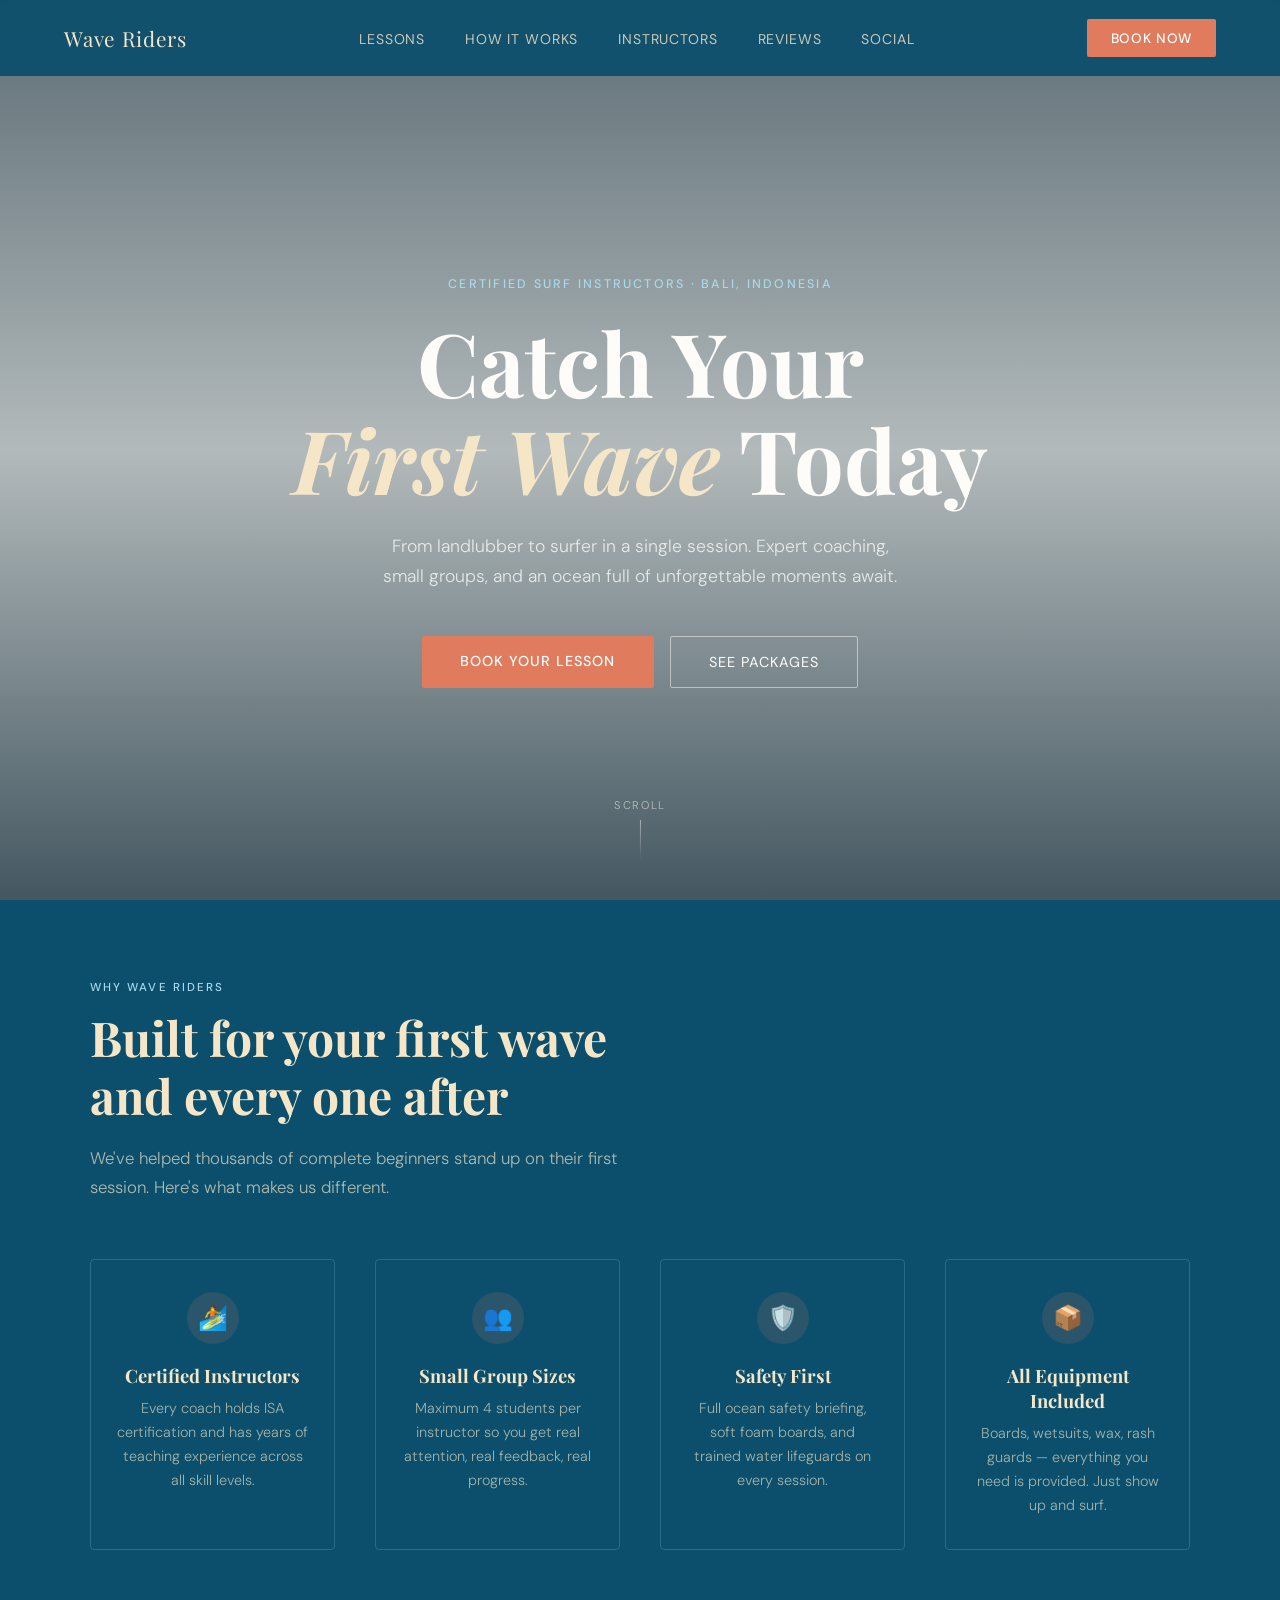
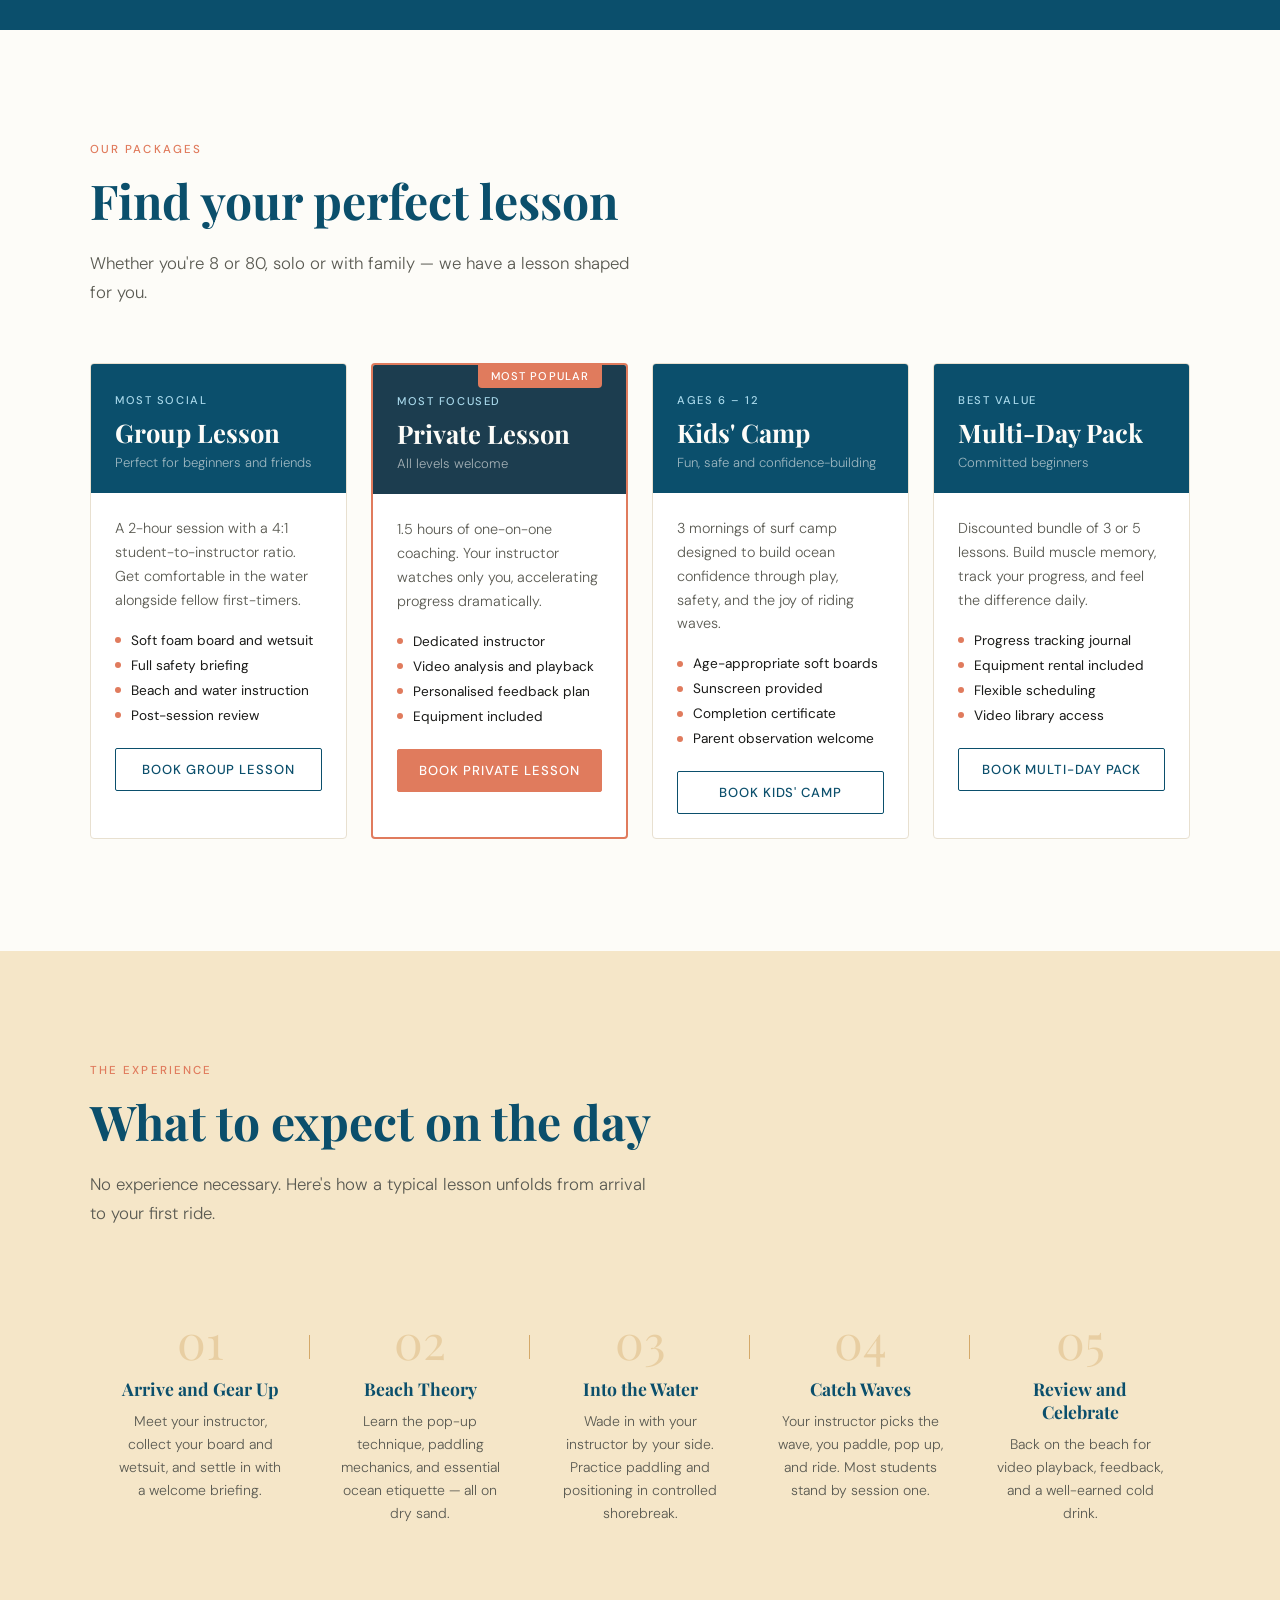
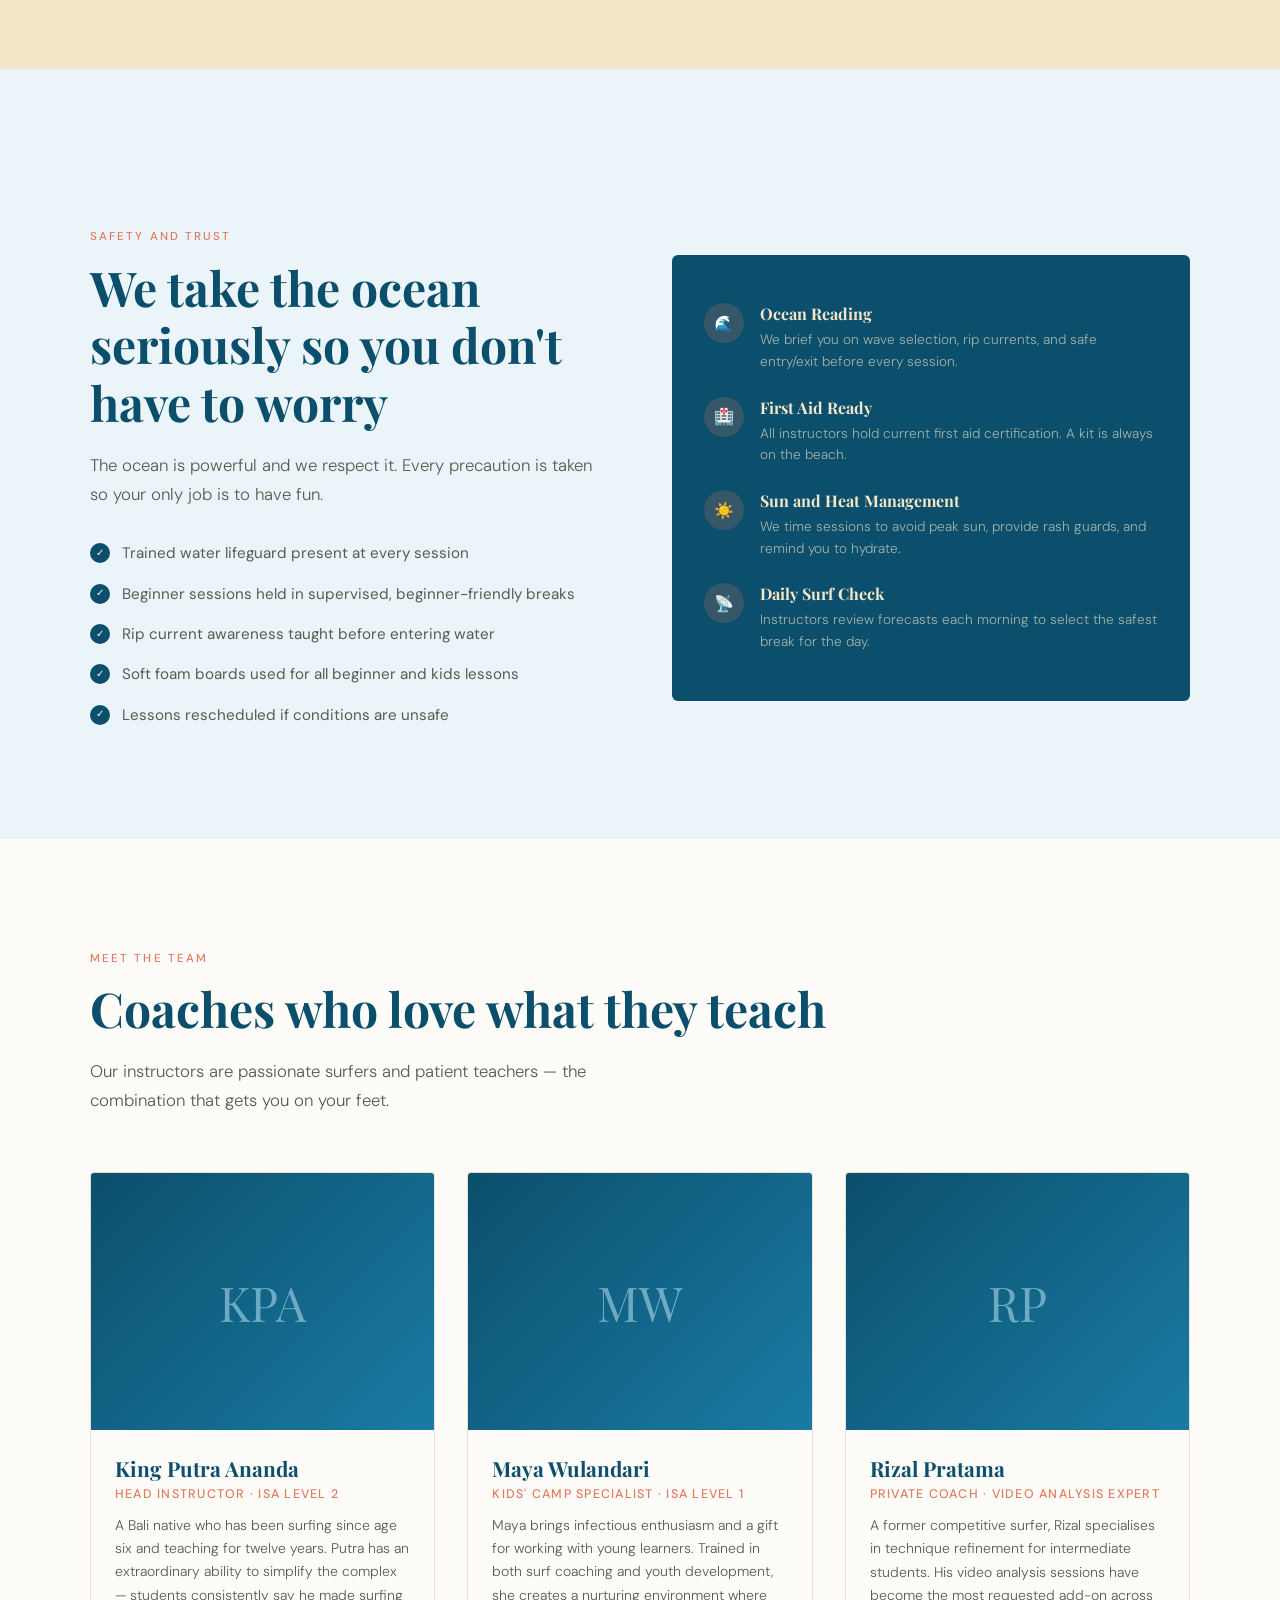
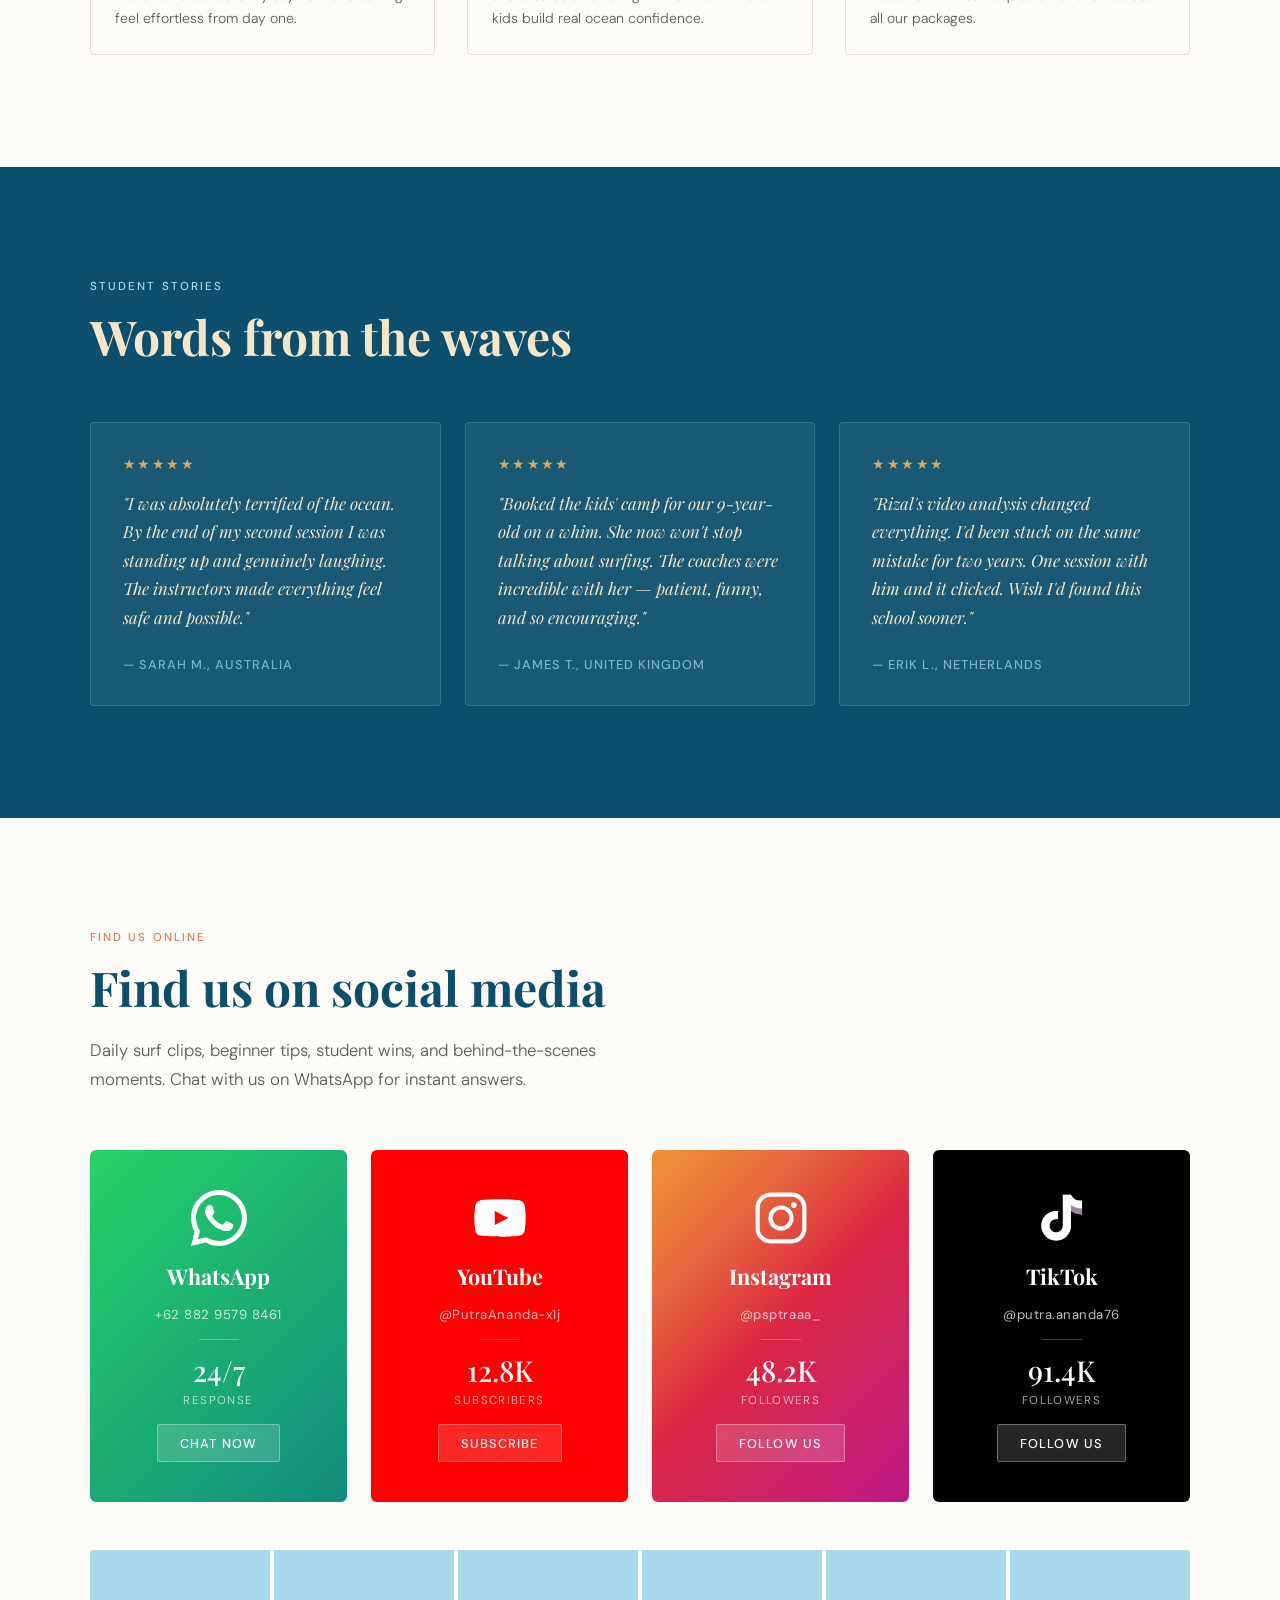
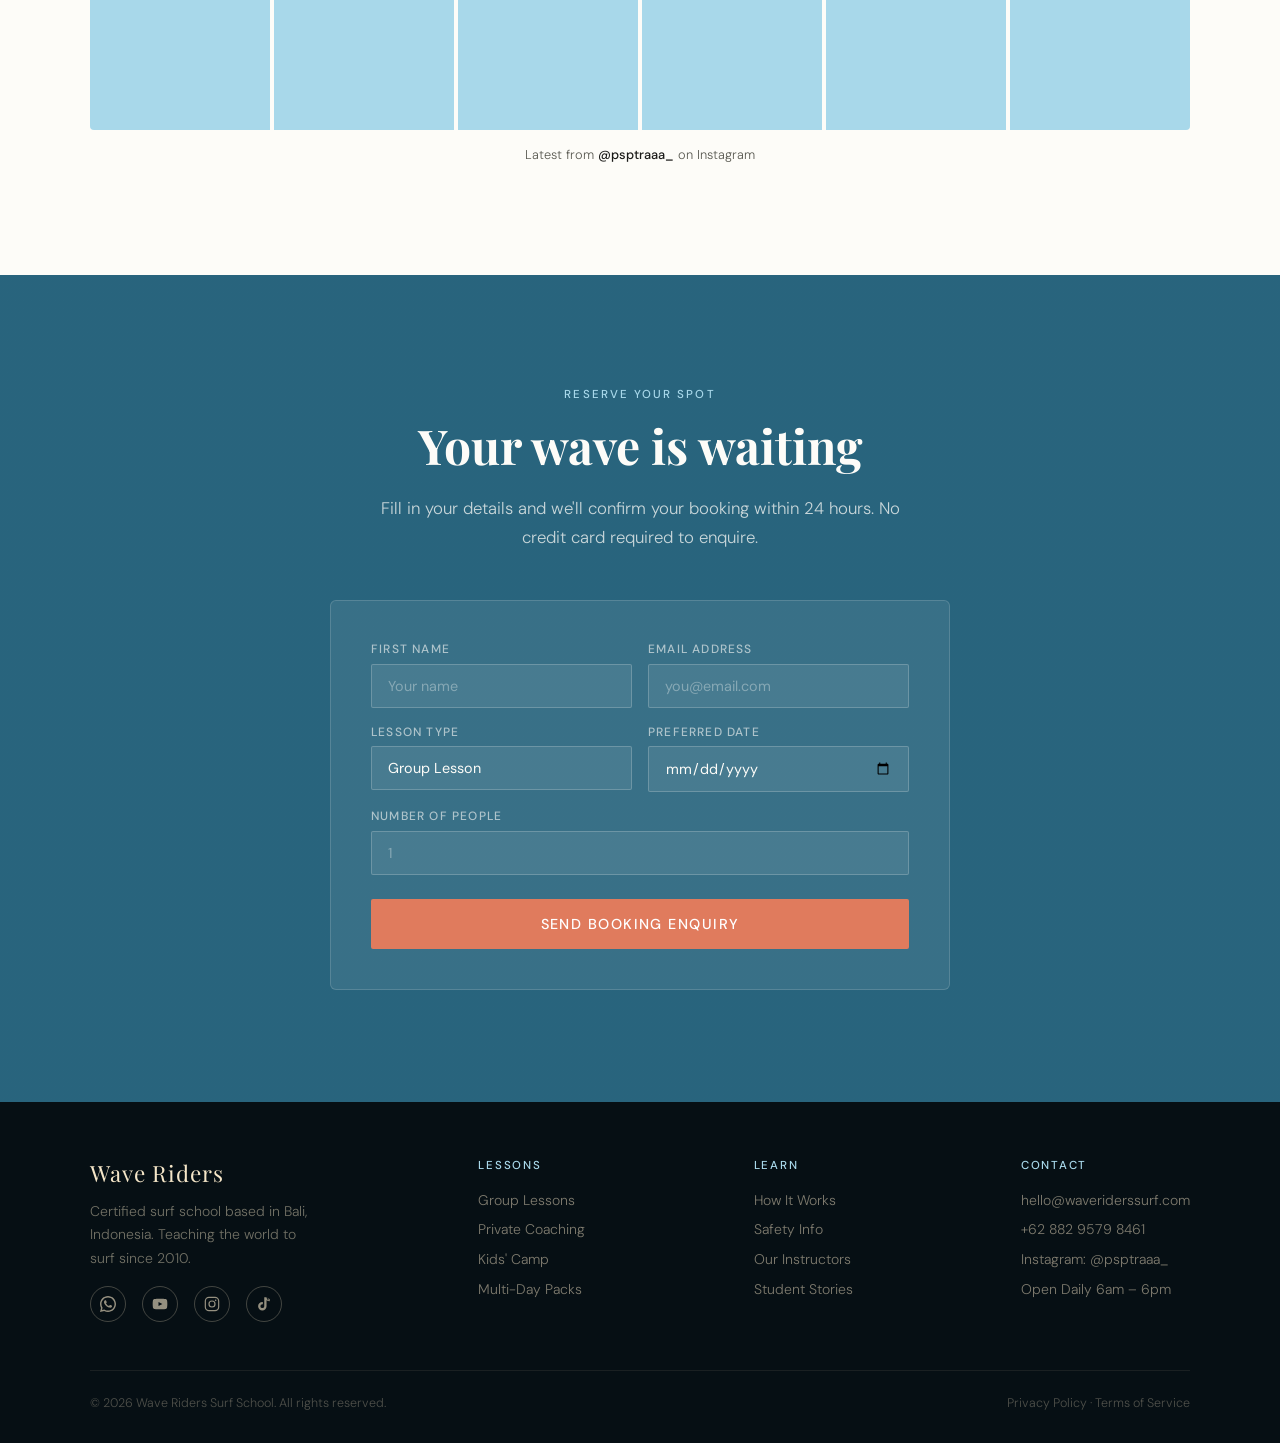
==== commit 5d2ec6cf: "Update index.html" ====
--- a/index.html
+++ b/index.html
@@ -695,170 +695,79 @@
       </div>
     </section>
 
-    <!-- ══════════════════════════════════════════
+ <!-- ══════════════════════════════════════════
      FOOTER
 ══════════════════════════════════════════ -->
-    <footer>
-      <div class="footer-inner">
-        <div class="footer-brand">
-          <a href="#" class="nav-logo">Wave Riders</a>
-          <p>
-            Certified surf school based in Bali, Indonesia. Teaching the world
-            to surf since 2010.
-          </p>
-          <div class="social-footer-links">
-            <!-- Instagram -->
-            <a
-              href="https://www.instagram.com/psptraaa_/"
-              target="_blank"
-              class="social-icon-link"
-              title="Instagram"
-            >
-              <svg
-                viewBox="0 0 24 24"
-                fill="none"
-                xmlns="http://www.w3.org/2000/svg"
-              >
-                <rect
-                  x="2"
-                  y="2"
-                  width="20"
-                  height="20"
-                  rx="5.5"
-                  stroke="rgba(245,230,200,0.6)"
-                  stroke-width="1.8"
-                  fill="none"
-                />
-                <circle
-                  cx="12"
-                  cy="12"
-                  r="4.5"
-                  stroke="rgba(245,230,200,0.6)"
-                  stroke-width="1.8"
-                  fill="none"
-                />
-                <circle
-                  cx="17.5"
-                  cy="6.5"
-                  r="1.2"
-                  fill="rgba(245,230,200,0.6)"
-                />
-              </svg>
-            </a>
-            <!-- YouTube -->
-            <a
-              href="https://www.youtube.com/@PutraAnanda-x1j"
-              target="_blank"
-              class="social-icon-link"
-              title="YouTube"
-            >
-              <svg viewBox="0 0 24 24" xmlns="http://www.w3.org/2000/svg">
-                <path
-                  d="M22.54 6.42a2.78 2.78 0 0 0-1.95-1.97C18.88 4 12 4 12 4s-6.88 0-8.59.45A2.78 2.78 0 0 0 1.46 6.42 29 29 0 0 0 1 12a29 29 0 0 0 .46 5.58 2.78 2.78 0 0 0 1.95 1.97C5.12 20 12 20 12 20s6.88 0 8.59-.45a2.78 2.78 0 0 0 1.95-1.97A29 29 0 0 0 23 12a29 29 0 0 0-.46-5.58z"
-                  fill="rgba(245,230,200,0.6)"
-                />
-                <polygon
-                  points="9.75 15.02 15.5 12 9.75 8.98 9.75 15.02"
-                  fill="#060F14"
-                />
-              </svg>
-            </a>
-            <!-- TikTok -->
-            <a
-              href="https://www.tiktok.com/@psptraaa_"
-              target="_blank"
-              class="social-icon-link"
-              title="TikTok"
-            >
-              <svg
-                viewBox="0 0 24 24"
-                xmlns="http://www.w3.org/2000/svg"
-                fill="rgba(245,230,200,0.6)"
-              >
-                <path
-                  d="M19.59 6.69a4.83 4.83 0 0 1-3.77-4.25V2h-3.45v13.67a2.89 2.89 0 0 1-2.88 2.5 2.89 2.89 0 0 1-2.89-2.89 2.89 2.89 0 0 1 2.89-2.89c.28 0 .54.04.79.1V9.01a6.33 6.33 0 0 0-.79-.05 6.34 6.34 0 0 0-6.34 6.34 6.34 6.34 0 0 0 6.34 6.34 6.34 6.34 0 0 0 6.33-6.34V6.44a8.19 8.19 0 0 0 4.78 1.52V4.51a4.84 4.84 0 0 1-4.01-2.45z"
-                />
-              </svg>
-            </a>
-            <!-- WhatsApp -->
-            <a
-              href="https://wa.me/6288295798461"
-              target="_blank"
-              class="social-icon-link"
-              title="WhatsApp"
-            >
-              <svg
-                viewBox="0 0 24 24"
-                xmlns="http://www.w3.org/2000/svg"
-                fill="rgba(245,230,200,0.6)"
-              >
-                <path
-                  d="M17.472 14.382c-.297-.149-1.758-.867-2.03-.967-.273-.099-.471-.148-.67.15-.197.297-.767.966-.94 1.164-.173.199-.347.223-.644.075-.297-.15-1.255-.463-2.39-1.475-.883-.788-1.48-1.761-1.653-2.059-.173-.297-.018-.458.13-.606.134-.133.298-.347.446-.52.149-.174.198-.298.298-.497.099-.198.05-.371-.025-.52-.075-.149-.669-1.612-.916-2.207-.242-.579-.487-.5-.669-.51-.173-.008-.371-.01-.57-.01-.198 0-.52.074-.792.372-.272.297-1.04 1.016-1.04 2.479 0 1.462 1.065 2.875 1.213 3.074.149.198 2.096 3.2 5.077 4.487.709.306 1.262.489 1.694.625.712.227 1.36.195 1.871.118.571-.085 1.758-.719 2.006-1.413.248-.694.248-1.289.173-1.413-.074-.124-.272-.198-.57-.347z"
-                />
-                <path
-                  d="M12 0C5.373 0 0 5.373 0 12c0 2.139.561 4.14 1.543 5.873L0 24l6.293-1.525A11.946 11.946 0 0 0 12 24c6.627 0 12-5.373 12-12S18.627 0 12 0zm0 21.818a9.793 9.793 0 0 1-4.99-1.366l-.358-.213-3.714.9.944-3.617-.234-.373A9.78 9.78 0 0 1 2.182 12C2.182 6.57 6.57 2.182 12 2.182S21.818 6.57 21.818 12 17.43 21.818 12 21.818z"
-                />
-              </svg>
-            </a>
-          </div>
-        </div>
-        <div class="footer-col">
-          <h4>Lessons</h4>
-          <ul>
-            <li><a href="#lessons">Group Lessons</a></li>
-            <li><a href="#lessons">Private Coaching</a></li>
-            <li><a href="#lessons">Kids' Camp</a></li>
-            <li><a href="#lessons">Multi-Day Packs</a></li>
-          </ul>
-        </div>
-        <div class="footer-col">
-          <h4>Learn</h4>
-          <ul>
-            <li><a href="#how">How It Works</a></li>
-            <li><a href="#safety">Safety Info</a></li>
-            <li><a href="#instructors">Our Instructors</a></li>
-            <li><a href="#reviews">Student Stories</a></li>
-          </ul>
-        </div>
-        <div class="footer-col">
-          <h4>Contact</h4>
-          <ul>
-            <li>
-              <a href="mailto:hello@waveriderssurf.com"
-                >hello@waveriderssurf.com</a
-              >
-            </li>
-            <li><a href="https://wa.me/6288295798461">+62 882 9579 8461</a></li>
-            <li><a href="#social">Instagram: @psptraaa_</a></li>
-            <li><a href="#social">Open Daily 6am – 6pm</a></li>
-          </ul>
-        </div>
-      </div>
-      <div class="footer-bottom">
-        <p>© 2026 Wave Riders Surf School. All rights reserved.</p>
-        <p>Privacy Policy · Terms of Service</p>
-      </div>
-    </footer>
-
-    <!-- ══════════════════════════════════════════
-     WHATSAPP FLOATING BUTTON
-══════════════════════════════════════════ -->
-    <a
-      href="https://wa.me/6288295798461"
-      target="_blank"
-      class="wa-float"
-      title="Chat on WhatsApp"
-    >
-      <span class="wa-tooltip">Chat on WhatsApp</span>
-      <svg viewBox="0 0 24 24" xmlns="http://www.w3.org/2000/svg" fill="white">
-        <path
-          d="M17.472 14.382c-.297-.149-1.758-.867-2.03-.967-.273-.099-.471-.148-.67.15-.197.297-.767.966-.94 1.164-.173.199-.347.223-.644.075-.297-.15-1.255-.463-2.39-1.475-.883-.788-1.48-1.761-1.653-2.059-.173-.297-.018-.458.13-.606.134-.133.298-.347.446-.52.149-.174.198-.298.298-.497.099-.198.05-.371-.025-.52-.075-.149-.669-1.612-.916-2.207-.242-.579-.487-.5-.669-.51-.173-.008-.371-.01-.57-.01-.198 0-.52.074-.792.372-.272.297-1.04 1.016-1.04 2.479 0 1.462 1.065 2.875 1.213 3.074.149.198 2.096 3.2 5.077 4.487.709.306 1.262.489 1.694.625.712.227 1.36.195 1.871.118.571-.085 1.758-.719 2.006-1.413.248-.694.248-1.289.173-1.413-.074-.124-.272-.198-.57-.347z"
-        />
-        <path
-          d="M12 0C5.373 0 0 5.373 0 12c0 2.139.561 4.14 1.543 5.873L0 24l6.293-1.525A11.946 11.946 0 0 0 12 24c6.627 0 12-5.373 12-12S18.627 0 12 0zm0 21.818a9.793 9.793 0 0 1-4.99-1.366l-.358-.213-3.714.9.944-3.617-.234-.373A9.78 9.78 0 0 1 2.182 12C2.182 6.57 6.57 2.182 12 2.182S21.818 6.57 21.818 12 17.43 21.818 12 21.818z"
-        />
-      </svg>
-    </a>
+<footer>
+  <div class="footer-inner">
+    <div class="footer-brand">
+      <a href="#" class="nav-logo">Wave Riders</a>
+      <p>Certified surf school based in Bali, Indonesia. Teaching the world to surf since 2010.</p>
+      <div class="social-footer-links">
+        <!-- 1. WhatsApp -->
+        <a href="https://wa.me/6288295798461" target="_blank" class="social-icon-link" title="WhatsApp">
+          <svg viewBox="0 0 24 24" xmlns="http://www.w3.org/2000/svg" fill="rgba(245,230,200,0.6)">
+            <path d="M17.472 14.382c-.297-.149-1.758-.867-2.03-.967-.273-.099-.471-.148-.67.15-.197.297-.767.966-.94 1.164-.173.199-.347.223-.644.075-.297-.15-1.255-.463-2.39-1.475-.883-.788-1.48-1.761-1.653-2.059-.173-.297-.018-.458.13-.606.134-.133.298-.347.446-.52.149-.174.198-.298.298-.497.099-.198.05-.371-.025-.52-.075-.149-.669-1.612-.916-2.207-.242-.579-.487-.5-.669-.51-.173-.008-.371-.01-.57-.01-.198 0-.52.074-.792.372-.272.297-1.04 1.016-1.04 2.479 0 1.462 1.065 2.875 1.213 3.074.149.198 2.096 3.2 5.077 4.487.709.306 1.262.489 1.694.625.712.227 1.36.195 1.871.118.571-.085 1.758-.719 2.006-1.413.248-.694.248-1.289.173-1.413-.074-.124-.272-.198-.57-.347z"/>
+            <path d="M12 0C5.373 0 0 5.373 0 12c0 2.139.561 4.14 1.543 5.873L0 24l6.293-1.525A11.946 11.946 0 0 0 12 24c6.627 0 12-5.373 12-12S18.627 0 12 0zm0 21.818a9.793 9.793 0 0 1-4.99-1.366l-.358-.213-3.714.9.944-3.617-.234-.373A9.78 9.78 0 0 1 2.182 12C2.182 6.57 6.57 2.182 12 2.182S21.818 6.57 21.818 12 17.43 21.818 12 21.818z"/>
+          </svg>
+        </a>
+        <!-- 2. YouTube -->
+        <a href="https://www.youtube.com/@PutraAnanda-x1j" target="_blank" class="social-icon-link" title="YouTube">
+          <svg viewBox="0 0 24 24" xmlns="http://www.w3.org/2000/svg">
+            <path d="M22.54 6.42a2.78 2.78 0 0 0-1.95-1.97C18.88 4 12 4 12 4s-6.88 0-8.59.45A2.78 2.78 0 0 0 1.46 6.42 29 29 0 0 0 1 12a29 29 0 0 0 .46 5.58 2.78 2.78 0 0 0 1.95 1.97C5.12 20 12 20 12 20s6.88 0 8.59-.45a2.78 2.78 0 0 0 1.95-1.97A29 29 0 0 0 23 12a29 29 0 0 0-.46-5.58z" fill="rgba(245,230,200,0.6)"/>
+            <polygon points="9.75 15.02 15.5 12 9.75 8.98 9.75 15.02" fill="#060F14"/>
+          </svg>
+        </a>
+        <!-- 3. Instagram -->
+        <a href="https://www.instagram.com/psptraaa_/" target="_blank" class="social-icon-link" title="Instagram">
+          <svg viewBox="0 0 24 24" fill="none" xmlns="http://www.w3.org/2000/svg">
+            <rect x="2" y="2" width="20" height="20" rx="5.5" stroke="rgba(245,230,200,0.6)" stroke-width="1.8" fill="none"/>
+            <circle cx="12" cy="12" r="4.5" stroke="rgba(245,230,200,0.6)" stroke-width="1.8" fill="none"/>
+            <circle cx="17.5" cy="6.5" r="1.2" fill="rgba(245,230,200,0.6)"/>
+          </svg>
+        </a>
+        <!-- 4. TikTok -->
+        <a href="https://www.tiktok.com/@putra.ananda76" target="_blank" class="social-icon-link" title="TikTok">
+          <svg viewBox="0 0 24 24" xmlns="http://www.w3.org/2000/svg" fill="rgba(245,230,200,0.6)">
+            <path d="M19.59 6.69a4.83 4.83 0 0 1-3.77-4.25V2h-3.45v13.67a2.89 2.89 0 0 1-2.88 2.5 2.89 2.89 0 0 1-2.89-2.89 2.89 2.89 0 0 1 2.89-2.89c.28 0 .54.04.79.1V9.01a6.33 6.33 0 0 0-.79-.05 6.34 6.34 0 0 0-6.34 6.34 6.34 6.34 0 0 0 6.34 6.34 6.34 6.34 0 0 0 6.33-6.34V6.44a8.19 8.19 0 0 0 4.78 1.52V4.51a4.84 4.84 0 0 1-4.01-2.45z"/>
+          </svg>
+        </a>
+      </div>
+    </div>
+    <div class="footer-col">
+      <h4>Lessons</h4>
+      <ul>
+        <li><a href="#lessons">Group Lessons</a></li>
+        <li><a href="#lessons">Private Coaching</a></li>
+        <li><a href="#lessons">Kids' Camp</a></li>
+        <li><a href="#lessons">Multi-Day Packs</a></li>
+      </ul>
+    </div>
+    <div class="footer-col">
+      <h4>Learn</h4>
+      <ul>
+        <li><a href="#how">How It Works</a></li>
+        <li><a href="#safety">Safety Info</a></li>
+        <li><a href="#instructors">Our Instructors</a></li>
+        <li><a href="#reviews">Student Stories</a></li>
+      </ul>
+    </div>
+    <div class="footer-col">
+      <h4>Contact</h4>
+      <ul>
+        <li><a href="mailto:hello@waveriderssurf.com">hello@waveriderssurf.com</a></li>
+        <li><a href="https://wa.me/6288295798461">+62 882 9579 8461</a></li>
+        <li><a href="#social">Instagram: @psptraaa_</a></li>
+        <li><a href="#social">Open Daily 6am – 6pm</a></li>
+      </ul>
+    </div>
+  </div>
+  <div class="footer-bottom">
+    <p>© 2026 Wave Riders Surf School. All rights reserved.</p>
+    <p>Privacy Policy · Terms of Service</p>
+  </div>
+</footer>
+ 
 
     <!-- ══════════════════════════════════════════
      JAVASCRIPT
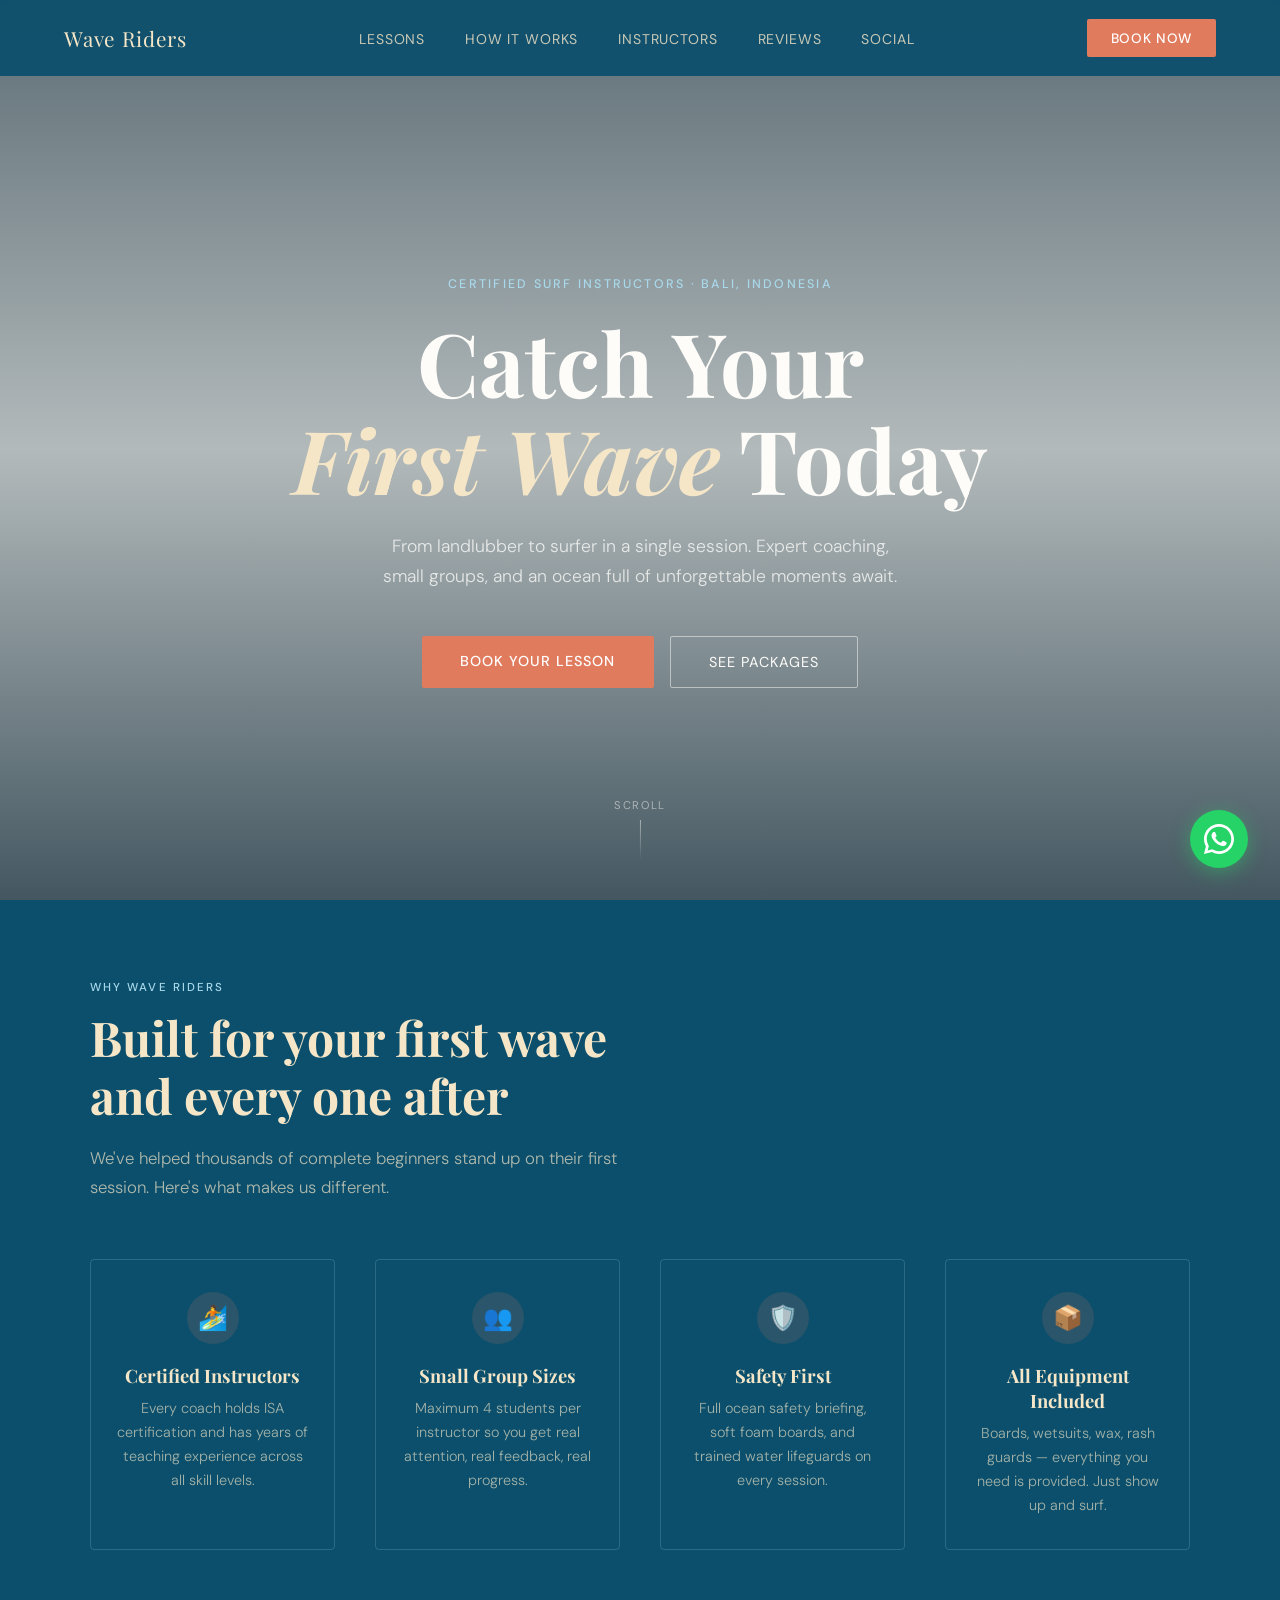
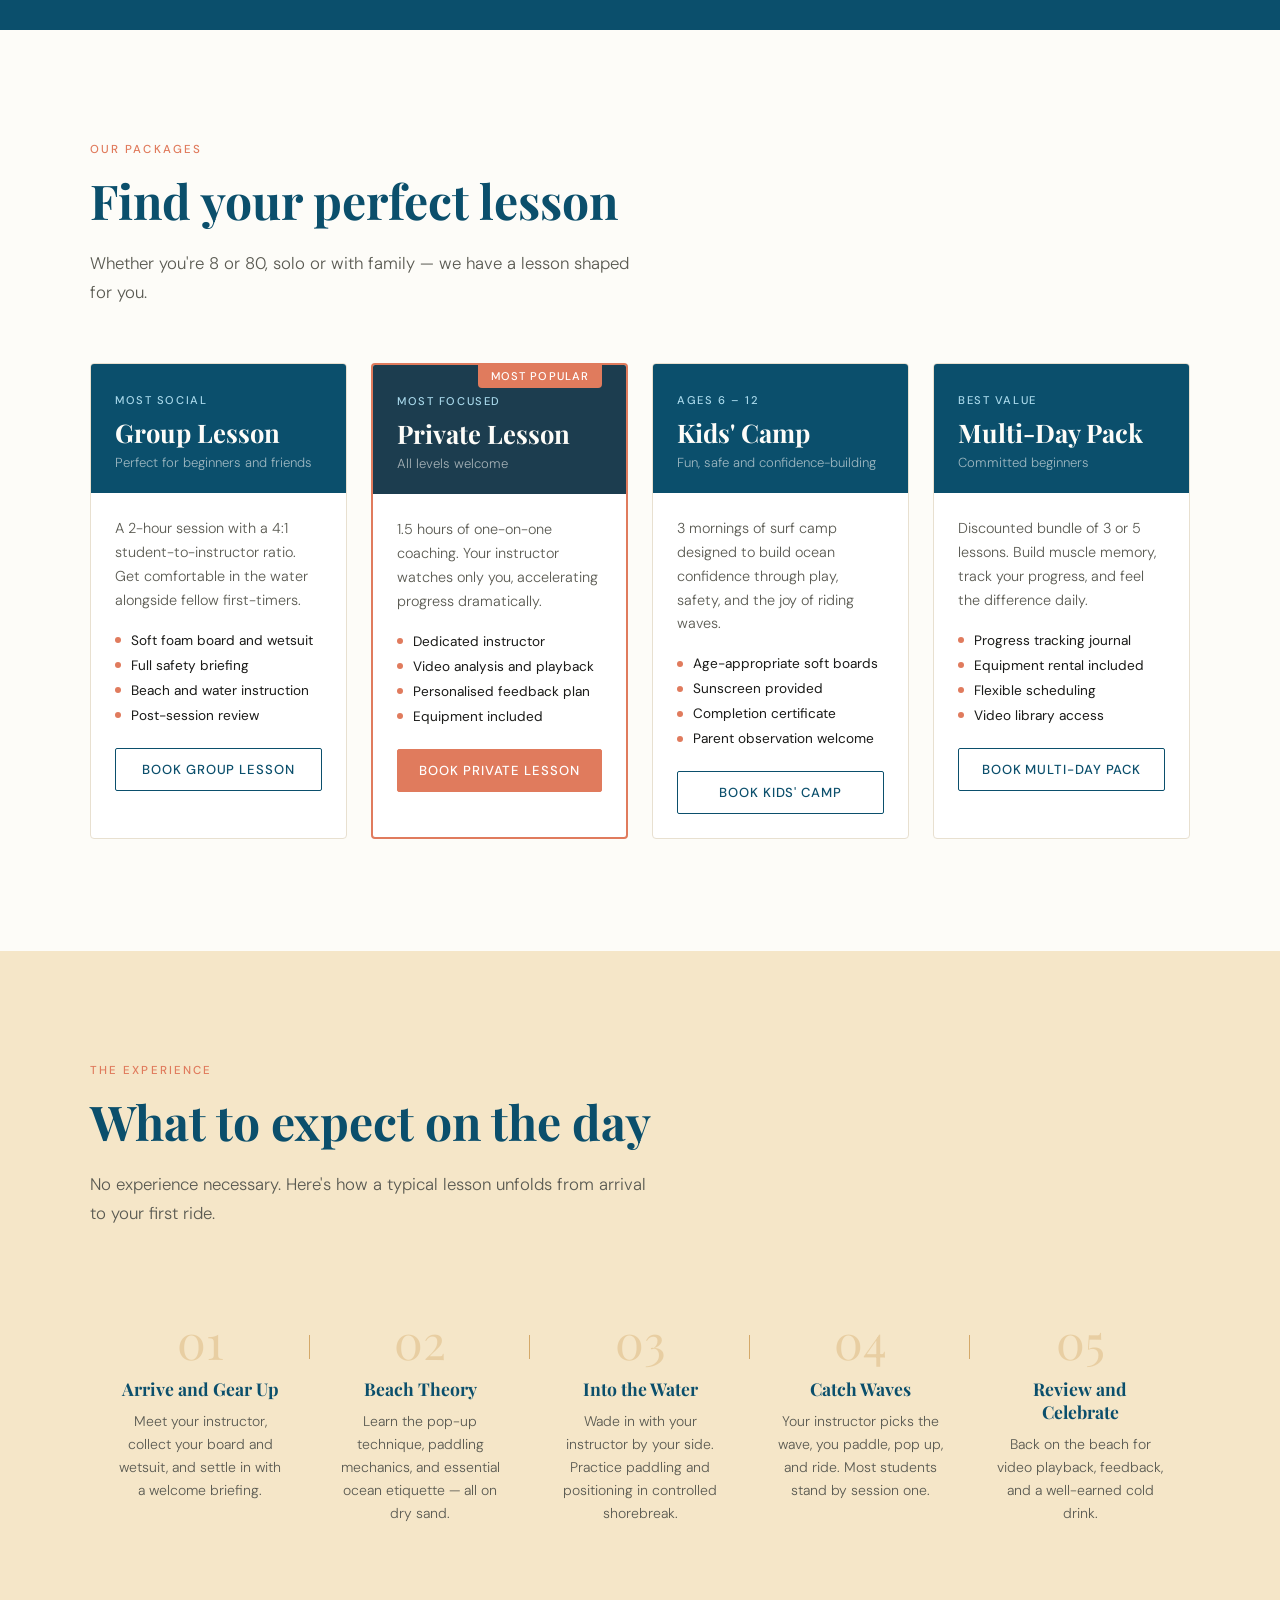
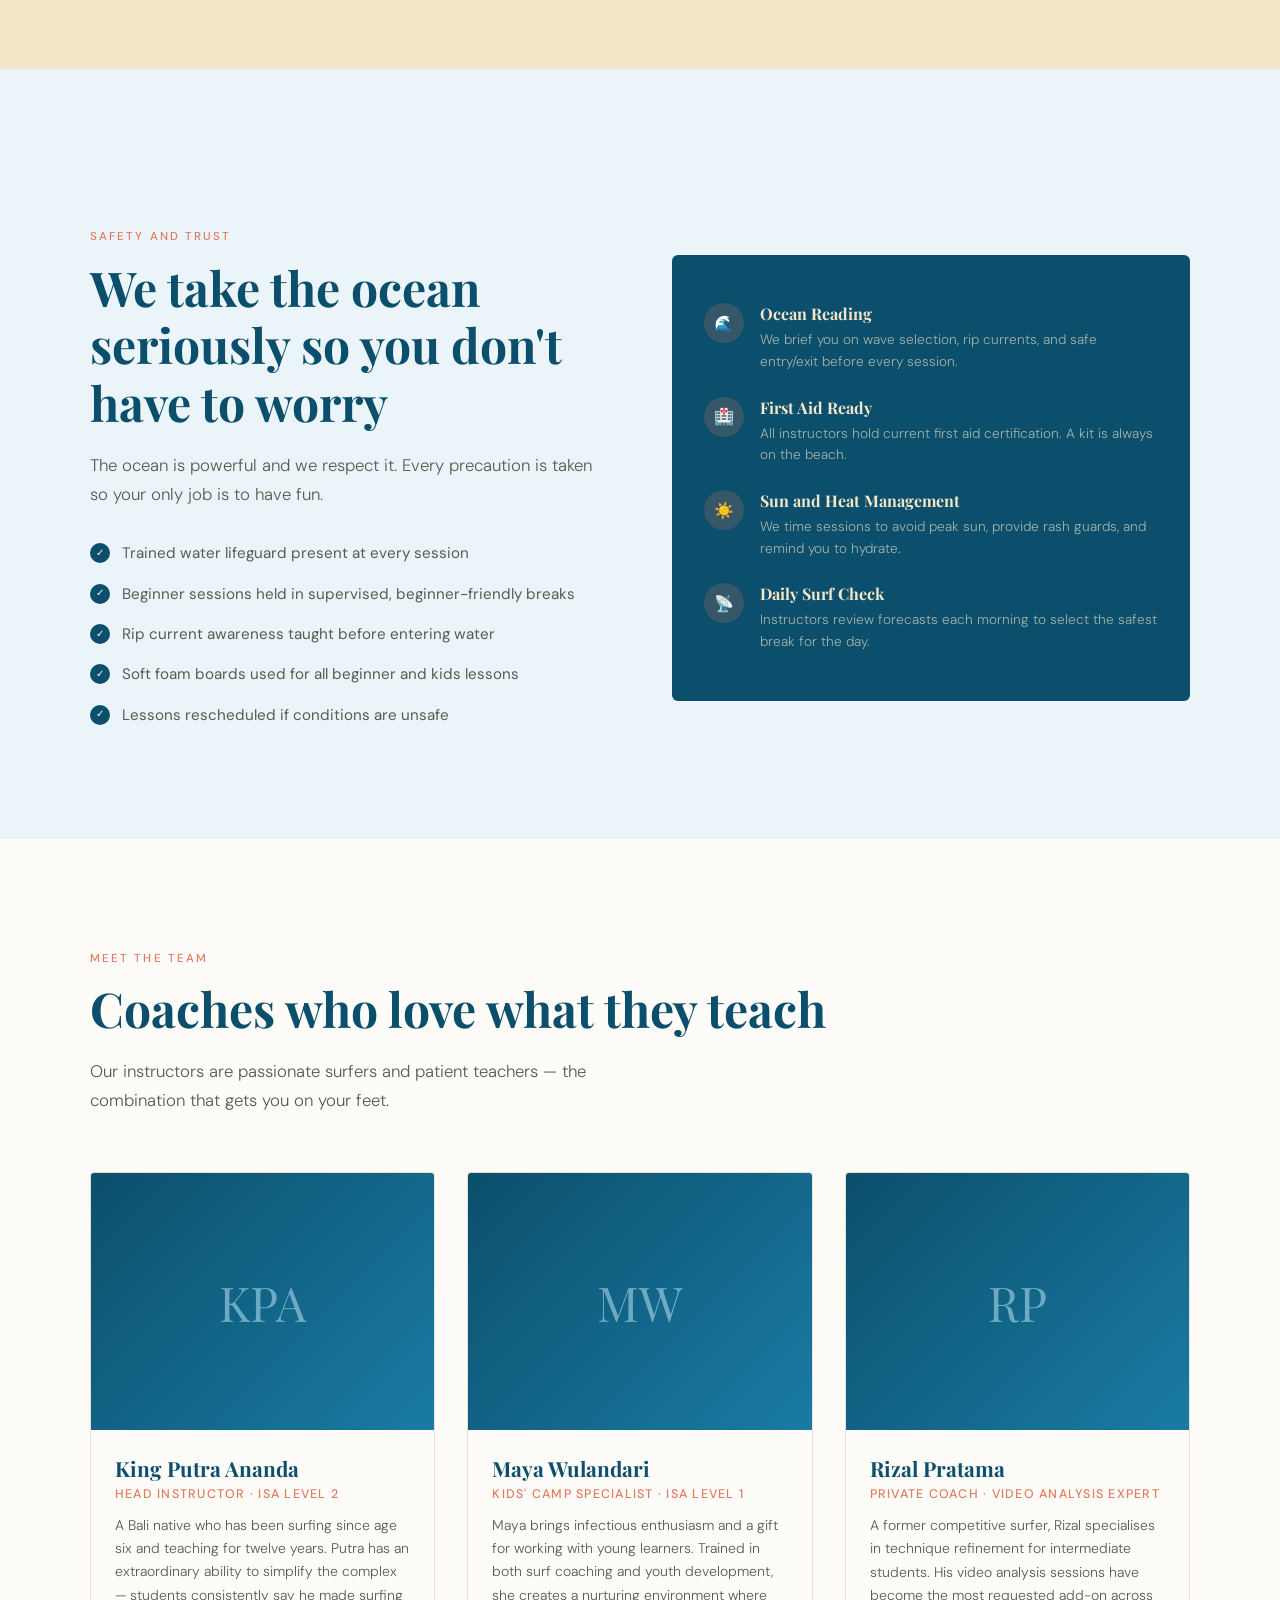
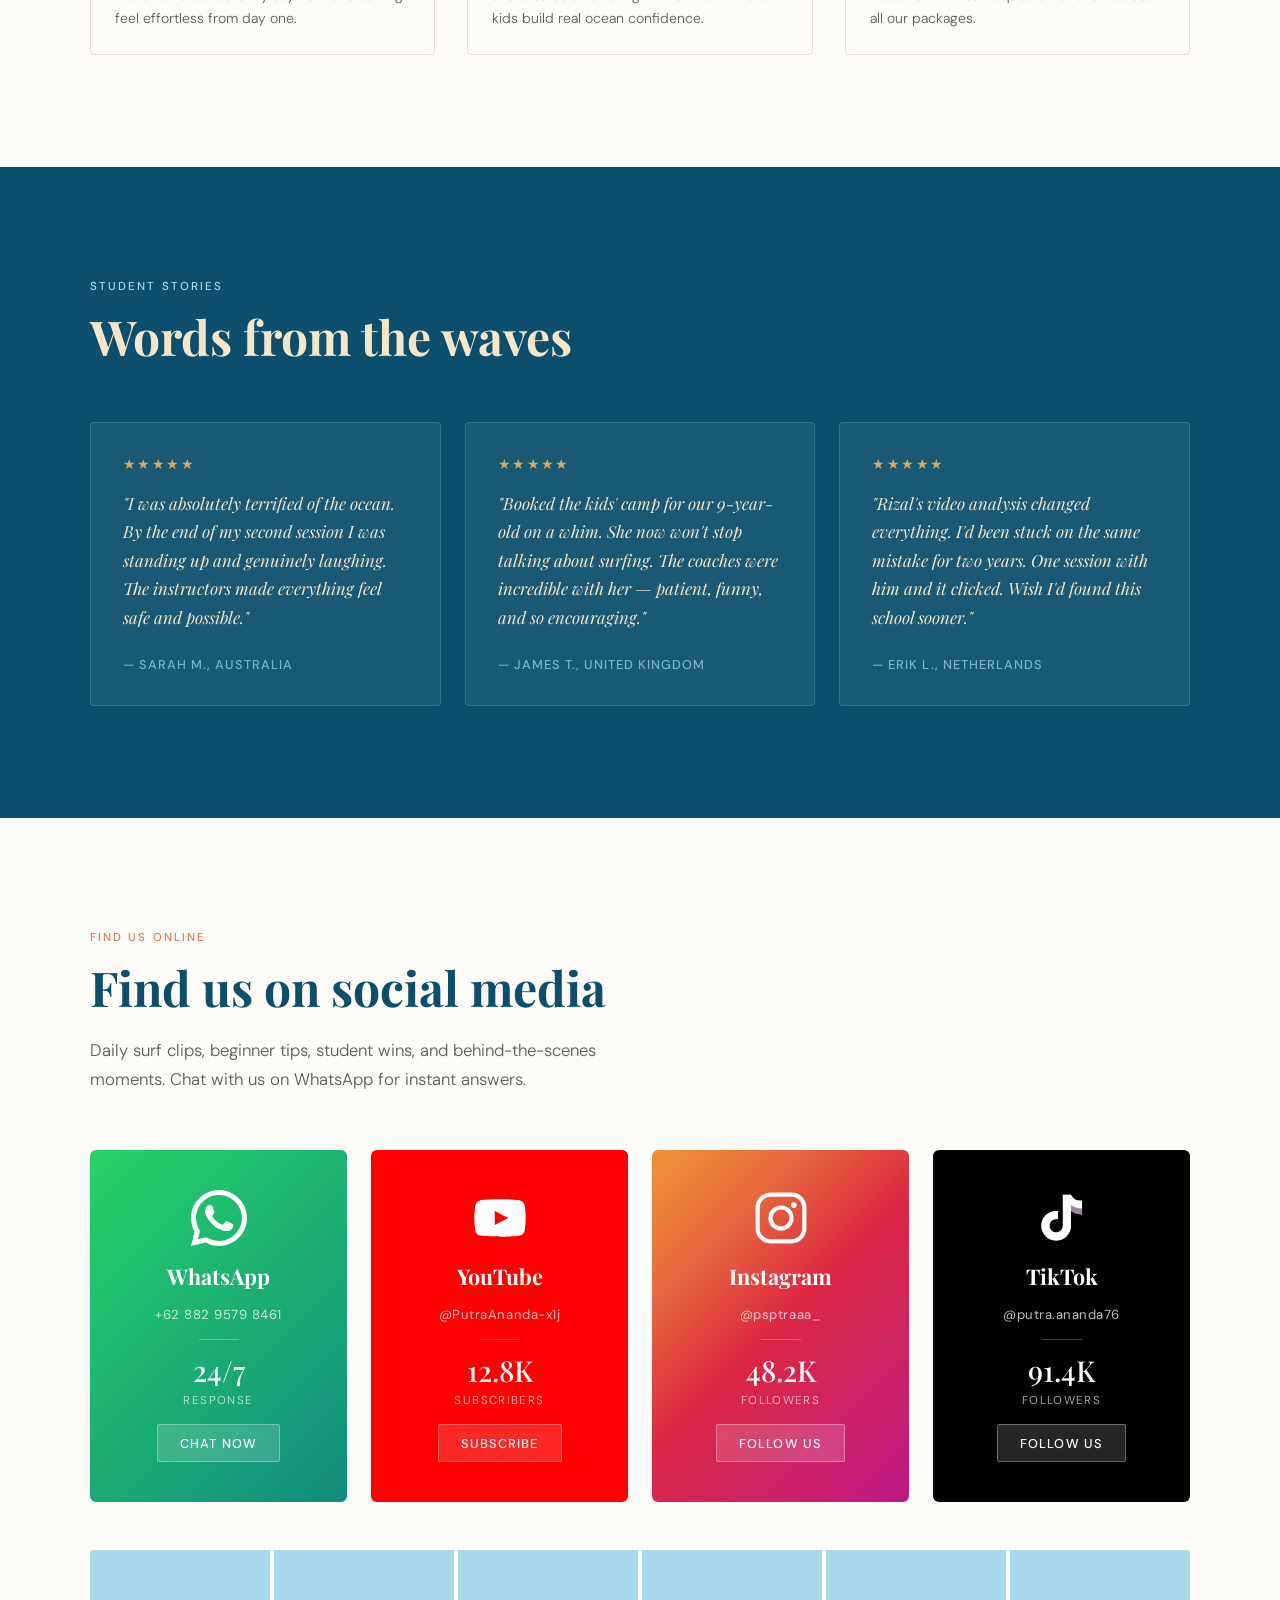
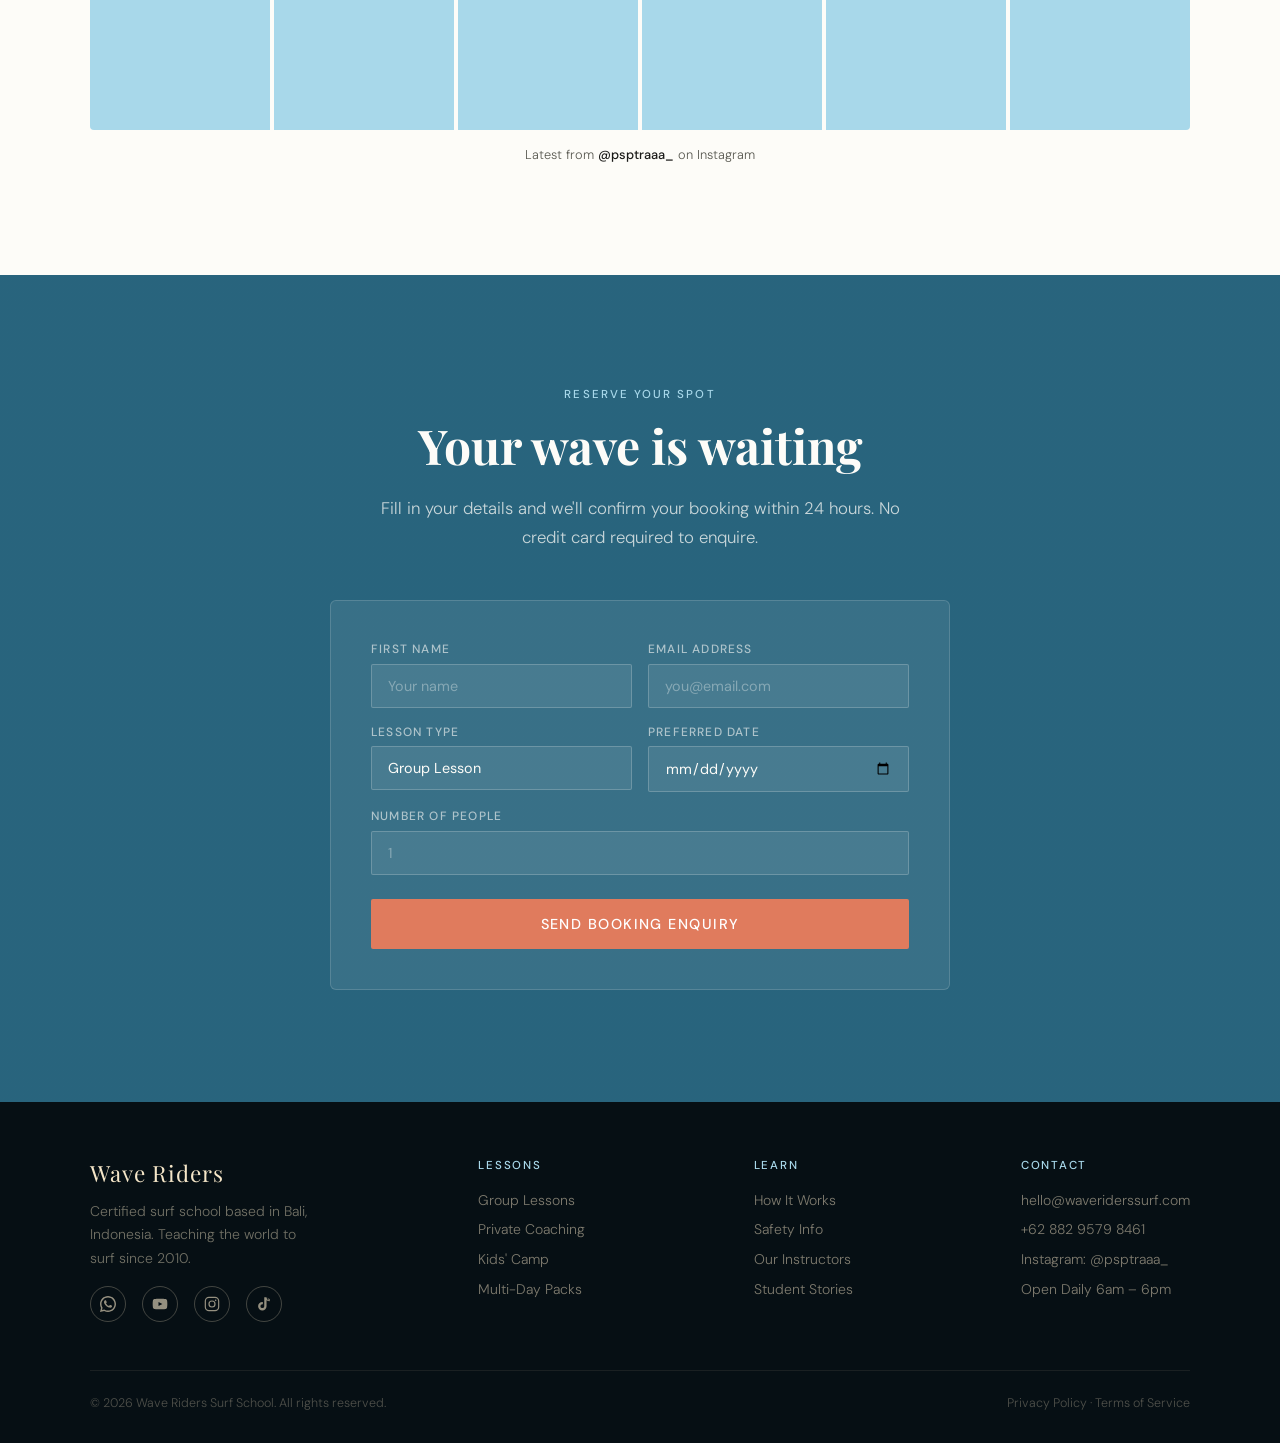
==== commit 401f56dd: "Update index.html" ====
--- a/index.html
+++ b/index.html
@@ -695,79 +695,170 @@
       </div>
     </section>
 
- <!-- ══════════════════════════════════════════
+    <!-- ══════════════════════════════════════════
      FOOTER
 ══════════════════════════════════════════ -->
-<footer>
-  <div class="footer-inner">
-    <div class="footer-brand">
-      <a href="#" class="nav-logo">Wave Riders</a>
-      <p>Certified surf school based in Bali, Indonesia. Teaching the world to surf since 2010.</p>
-      <div class="social-footer-links">
-        <!-- 1. WhatsApp -->
-        <a href="https://wa.me/6288295798461" target="_blank" class="social-icon-link" title="WhatsApp">
-          <svg viewBox="0 0 24 24" xmlns="http://www.w3.org/2000/svg" fill="rgba(245,230,200,0.6)">
-            <path d="M17.472 14.382c-.297-.149-1.758-.867-2.03-.967-.273-.099-.471-.148-.67.15-.197.297-.767.966-.94 1.164-.173.199-.347.223-.644.075-.297-.15-1.255-.463-2.39-1.475-.883-.788-1.48-1.761-1.653-2.059-.173-.297-.018-.458.13-.606.134-.133.298-.347.446-.52.149-.174.198-.298.298-.497.099-.198.05-.371-.025-.52-.075-.149-.669-1.612-.916-2.207-.242-.579-.487-.5-.669-.51-.173-.008-.371-.01-.57-.01-.198 0-.52.074-.792.372-.272.297-1.04 1.016-1.04 2.479 0 1.462 1.065 2.875 1.213 3.074.149.198 2.096 3.2 5.077 4.487.709.306 1.262.489 1.694.625.712.227 1.36.195 1.871.118.571-.085 1.758-.719 2.006-1.413.248-.694.248-1.289.173-1.413-.074-.124-.272-.198-.57-.347z"/>
-            <path d="M12 0C5.373 0 0 5.373 0 12c0 2.139.561 4.14 1.543 5.873L0 24l6.293-1.525A11.946 11.946 0 0 0 12 24c6.627 0 12-5.373 12-12S18.627 0 12 0zm0 21.818a9.793 9.793 0 0 1-4.99-1.366l-.358-.213-3.714.9.944-3.617-.234-.373A9.78 9.78 0 0 1 2.182 12C2.182 6.57 6.57 2.182 12 2.182S21.818 6.57 21.818 12 17.43 21.818 12 21.818z"/>
-          </svg>
-        </a>
-        <!-- 2. YouTube -->
-        <a href="https://www.youtube.com/@PutraAnanda-x1j" target="_blank" class="social-icon-link" title="YouTube">
-          <svg viewBox="0 0 24 24" xmlns="http://www.w3.org/2000/svg">
-            <path d="M22.54 6.42a2.78 2.78 0 0 0-1.95-1.97C18.88 4 12 4 12 4s-6.88 0-8.59.45A2.78 2.78 0 0 0 1.46 6.42 29 29 0 0 0 1 12a29 29 0 0 0 .46 5.58 2.78 2.78 0 0 0 1.95 1.97C5.12 20 12 20 12 20s6.88 0 8.59-.45a2.78 2.78 0 0 0 1.95-1.97A29 29 0 0 0 23 12a29 29 0 0 0-.46-5.58z" fill="rgba(245,230,200,0.6)"/>
-            <polygon points="9.75 15.02 15.5 12 9.75 8.98 9.75 15.02" fill="#060F14"/>
-          </svg>
-        </a>
-        <!-- 3. Instagram -->
-        <a href="https://www.instagram.com/psptraaa_/" target="_blank" class="social-icon-link" title="Instagram">
-          <svg viewBox="0 0 24 24" fill="none" xmlns="http://www.w3.org/2000/svg">
-            <rect x="2" y="2" width="20" height="20" rx="5.5" stroke="rgba(245,230,200,0.6)" stroke-width="1.8" fill="none"/>
-            <circle cx="12" cy="12" r="4.5" stroke="rgba(245,230,200,0.6)" stroke-width="1.8" fill="none"/>
-            <circle cx="17.5" cy="6.5" r="1.2" fill="rgba(245,230,200,0.6)"/>
-          </svg>
-        </a>
-        <!-- 4. TikTok -->
-        <a href="https://www.tiktok.com/@putra.ananda76" target="_blank" class="social-icon-link" title="TikTok">
-          <svg viewBox="0 0 24 24" xmlns="http://www.w3.org/2000/svg" fill="rgba(245,230,200,0.6)">
-            <path d="M19.59 6.69a4.83 4.83 0 0 1-3.77-4.25V2h-3.45v13.67a2.89 2.89 0 0 1-2.88 2.5 2.89 2.89 0 0 1-2.89-2.89 2.89 2.89 0 0 1 2.89-2.89c.28 0 .54.04.79.1V9.01a6.33 6.33 0 0 0-.79-.05 6.34 6.34 0 0 0-6.34 6.34 6.34 6.34 0 0 0 6.34 6.34 6.34 6.34 0 0 0 6.33-6.34V6.44a8.19 8.19 0 0 0 4.78 1.52V4.51a4.84 4.84 0 0 1-4.01-2.45z"/>
-          </svg>
-        </a>
-      </div>
-    </div>
-    <div class="footer-col">
-      <h4>Lessons</h4>
-      <ul>
-        <li><a href="#lessons">Group Lessons</a></li>
-        <li><a href="#lessons">Private Coaching</a></li>
-        <li><a href="#lessons">Kids' Camp</a></li>
-        <li><a href="#lessons">Multi-Day Packs</a></li>
-      </ul>
-    </div>
-    <div class="footer-col">
-      <h4>Learn</h4>
-      <ul>
-        <li><a href="#how">How It Works</a></li>
-        <li><a href="#safety">Safety Info</a></li>
-        <li><a href="#instructors">Our Instructors</a></li>
-        <li><a href="#reviews">Student Stories</a></li>
-      </ul>
-    </div>
-    <div class="footer-col">
-      <h4>Contact</h4>
-      <ul>
-        <li><a href="mailto:hello@waveriderssurf.com">hello@waveriderssurf.com</a></li>
-        <li><a href="https://wa.me/6288295798461">+62 882 9579 8461</a></li>
-        <li><a href="#social">Instagram: @psptraaa_</a></li>
-        <li><a href="#social">Open Daily 6am – 6pm</a></li>
-      </ul>
-    </div>
-  </div>
-  <div class="footer-bottom">
-    <p>© 2026 Wave Riders Surf School. All rights reserved.</p>
-    <p>Privacy Policy · Terms of Service</p>
-  </div>
-</footer>
- 
+    <footer>
+      <div class="footer-inner">
+        <div class="footer-brand">
+          <a href="#" class="nav-logo">Wave Riders</a>
+          <p>
+            Certified surf school based in Bali, Indonesia. Teaching the world
+            to surf since 2010.
+          </p>
+          <div class="social-footer-links">
+            <!-- 1. WhatsApp -->
+            <a
+              href="https://wa.me/6288295798461"
+              target="_blank"
+              class="social-icon-link"
+              title="WhatsApp"
+            >
+              <svg
+                viewBox="0 0 24 24"
+                xmlns="http://www.w3.org/2000/svg"
+                fill="rgba(245,230,200,0.6)"
+              >
+                <path
+                  d="M17.472 14.382c-.297-.149-1.758-.867-2.03-.967-.273-.099-.471-.148-.67.15-.197.297-.767.966-.94 1.164-.173.199-.347.223-.644.075-.297-.15-1.255-.463-2.39-1.475-.883-.788-1.48-1.761-1.653-2.059-.173-.297-.018-.458.13-.606.134-.133.298-.347.446-.52.149-.174.198-.298.298-.497.099-.198.05-.371-.025-.52-.075-.149-.669-1.612-.916-2.207-.242-.579-.487-.5-.669-.51-.173-.008-.371-.01-.57-.01-.198 0-.52.074-.792.372-.272.297-1.04 1.016-1.04 2.479 0 1.462 1.065 2.875 1.213 3.074.149.198 2.096 3.2 5.077 4.487.709.306 1.262.489 1.694.625.712.227 1.36.195 1.871.118.571-.085 1.758-.719 2.006-1.413.248-.694.248-1.289.173-1.413-.074-.124-.272-.198-.57-.347z"
+                />
+                <path
+                  d="M12 0C5.373 0 0 5.373 0 12c0 2.139.561 4.14 1.543 5.873L0 24l6.293-1.525A11.946 11.946 0 0 0 12 24c6.627 0 12-5.373 12-12S18.627 0 12 0zm0 21.818a9.793 9.793 0 0 1-4.99-1.366l-.358-.213-3.714.9.944-3.617-.234-.373A9.78 9.78 0 0 1 2.182 12C2.182 6.57 6.57 2.182 12 2.182S21.818 6.57 21.818 12 17.43 21.818 12 21.818z"
+                />
+              </svg>
+            </a>
+            <!-- 2. YouTube -->
+            <a
+              href="https://www.youtube.com/@PutraAnanda-x1j"
+              target="_blank"
+              class="social-icon-link"
+              title="YouTube"
+            >
+              <svg viewBox="0 0 24 24" xmlns="http://www.w3.org/2000/svg">
+                <path
+                  d="M22.54 6.42a2.78 2.78 0 0 0-1.95-1.97C18.88 4 12 4 12 4s-6.88 0-8.59.45A2.78 2.78 0 0 0 1.46 6.42 29 29 0 0 0 1 12a29 29 0 0 0 .46 5.58 2.78 2.78 0 0 0 1.95 1.97C5.12 20 12 20 12 20s6.88 0 8.59-.45a2.78 2.78 0 0 0 1.95-1.97A29 29 0 0 0 23 12a29 29 0 0 0-.46-5.58z"
+                  fill="rgba(245,230,200,0.6)"
+                />
+                <polygon
+                  points="9.75 15.02 15.5 12 9.75 8.98 9.75 15.02"
+                  fill="#060F14"
+                />
+              </svg>
+            </a>
+            <!-- 3. Instagram -->
+            <a
+              href="https://www.instagram.com/psptraaa_/"
+              target="_blank"
+              class="social-icon-link"
+              title="Instagram"
+            >
+              <svg
+                viewBox="0 0 24 24"
+                fill="none"
+                xmlns="http://www.w3.org/2000/svg"
+              >
+                <rect
+                  x="2"
+                  y="2"
+                  width="20"
+                  height="20"
+                  rx="5.5"
+                  stroke="rgba(245,230,200,0.6)"
+                  stroke-width="1.8"
+                  fill="none"
+                />
+                <circle
+                  cx="12"
+                  cy="12"
+                  r="4.5"
+                  stroke="rgba(245,230,200,0.6)"
+                  stroke-width="1.8"
+                  fill="none"
+                />
+                <circle
+                  cx="17.5"
+                  cy="6.5"
+                  r="1.2"
+                  fill="rgba(245,230,200,0.6)"
+                />
+              </svg>
+            </a>
+            <!-- 4. TikTok -->
+            <a
+              href="https://www.tiktok.com/@putra.ananda76"
+              target="_blank"
+              class="social-icon-link"
+              title="TikTok"
+            >
+              <svg
+                viewBox="0 0 24 24"
+                xmlns="http://www.w3.org/2000/svg"
+                fill="rgba(245,230,200,0.6)"
+              >
+                <path
+                  d="M19.59 6.69a4.83 4.83 0 0 1-3.77-4.25V2h-3.45v13.67a2.89 2.89 0 0 1-2.88 2.5 2.89 2.89 0 0 1-2.89-2.89 2.89 2.89 0 0 1 2.89-2.89c.28 0 .54.04.79.1V9.01a6.33 6.33 0 0 0-.79-.05 6.34 6.34 0 0 0-6.34 6.34 6.34 6.34 0 0 0 6.34 6.34 6.34 6.34 0 0 0 6.33-6.34V6.44a8.19 8.19 0 0 0 4.78 1.52V4.51a4.84 4.84 0 0 1-4.01-2.45z"
+                />
+              </svg>
+            </a>
+          </div>
+        </div>
+        <div class="footer-col">
+          <h4>Lessons</h4>
+          <ul>
+            <li><a href="#lessons">Group Lessons</a></li>
+            <li><a href="#lessons">Private Coaching</a></li>
+            <li><a href="#lessons">Kids' Camp</a></li>
+            <li><a href="#lessons">Multi-Day Packs</a></li>
+          </ul>
+        </div>
+        <div class="footer-col">
+          <h4>Learn</h4>
+          <ul>
+            <li><a href="#how">How It Works</a></li>
+            <li><a href="#safety">Safety Info</a></li>
+            <li><a href="#instructors">Our Instructors</a></li>
+            <li><a href="#reviews">Student Stories</a></li>
+          </ul>
+        </div>
+        <div class="footer-col">
+          <h4>Contact</h4>
+          <ul>
+            <li>
+              <a href="mailto:hello@waveriderssurf.com"
+                >hello@waveriderssurf.com</a
+              >
+            </li>
+            <li><a href="https://wa.me/6288295798461">+62 882 9579 8461</a></li>
+            <li><a href="#social">Instagram: @psptraaa_</a></li>
+            <li><a href="#social">Open Daily 6am – 6pm</a></li>
+          </ul>
+        </div>
+      </div>
+      <div class="footer-bottom">
+        <p>© 2026 Wave Riders Surf School. All rights reserved.</p>
+        <p>Privacy Policy · Terms of Service</p>
+      </div>
+    </footer>
+
+    <!-- ══════════════════════════════════════════
+     WHATSAPP FLOATING BUTTON
+══════════════════════════════════════════ -->
+    <a
+      href="https://wa.me/6288295798461"
+      target="_blank"
+      class="wa-float"
+      title="Chat on WhatsApp"
+    >
+      <span class="wa-tooltip">Chat on WhatsApp</span>
+      <svg viewBox="0 0 24 24" xmlns="http://www.w3.org/2000/svg" fill="white">
+        <path
+          d="M17.472 14.382c-.297-.149-1.758-.867-2.03-.967-.273-.099-.471-.148-.67.15-.197.297-.767.966-.94 1.164-.173.199-.347.223-.644.075-.297-.15-1.255-.463-2.39-1.475-.883-.788-1.48-1.761-1.653-2.059-.173-.297-.018-.458.13-.606.134-.133.298-.347.446-.52.149-.174.198-.298.298-.497.099-.198.05-.371-.025-.52-.075-.149-.669-1.612-.916-2.207-.242-.579-.487-.5-.669-.51-.173-.008-.371-.01-.57-.01-.198 0-.52.074-.792.372-.272.297-1.04 1.016-1.04 2.479 0 1.462 1.065 2.875 1.213 3.074.149.198 2.096 3.2 5.077 4.487.709.306 1.262.489 1.694.625.712.227 1.36.195 1.871.118.571-.085 1.758-.719 2.006-1.413.248-.694.248-1.289.173-1.413-.074-.124-.272-.198-.57-.347z"
+        />
+        <path
+          d="M12 0C5.373 0 0 5.373 0 12c0 2.139.561 4.14 1.543 5.873L0 24l6.293-1.525A11.946 11.946 0 0 0 12 24c6.627 0 12-5.373 12-12S18.627 0 12 0zm0 21.818a9.793 9.793 0 0 1-4.99-1.366l-.358-.213-3.714.9.944-3.617-.234-.373A9.78 9.78 0 0 1 2.182 12C2.182 6.57 6.57 2.182 12 2.182S21.818 6.57 21.818 12 17.43 21.818 12 21.818z"
+        />
+      </svg>
+    </a>
 
     <!-- ══════════════════════════════════════════
      JAVASCRIPT
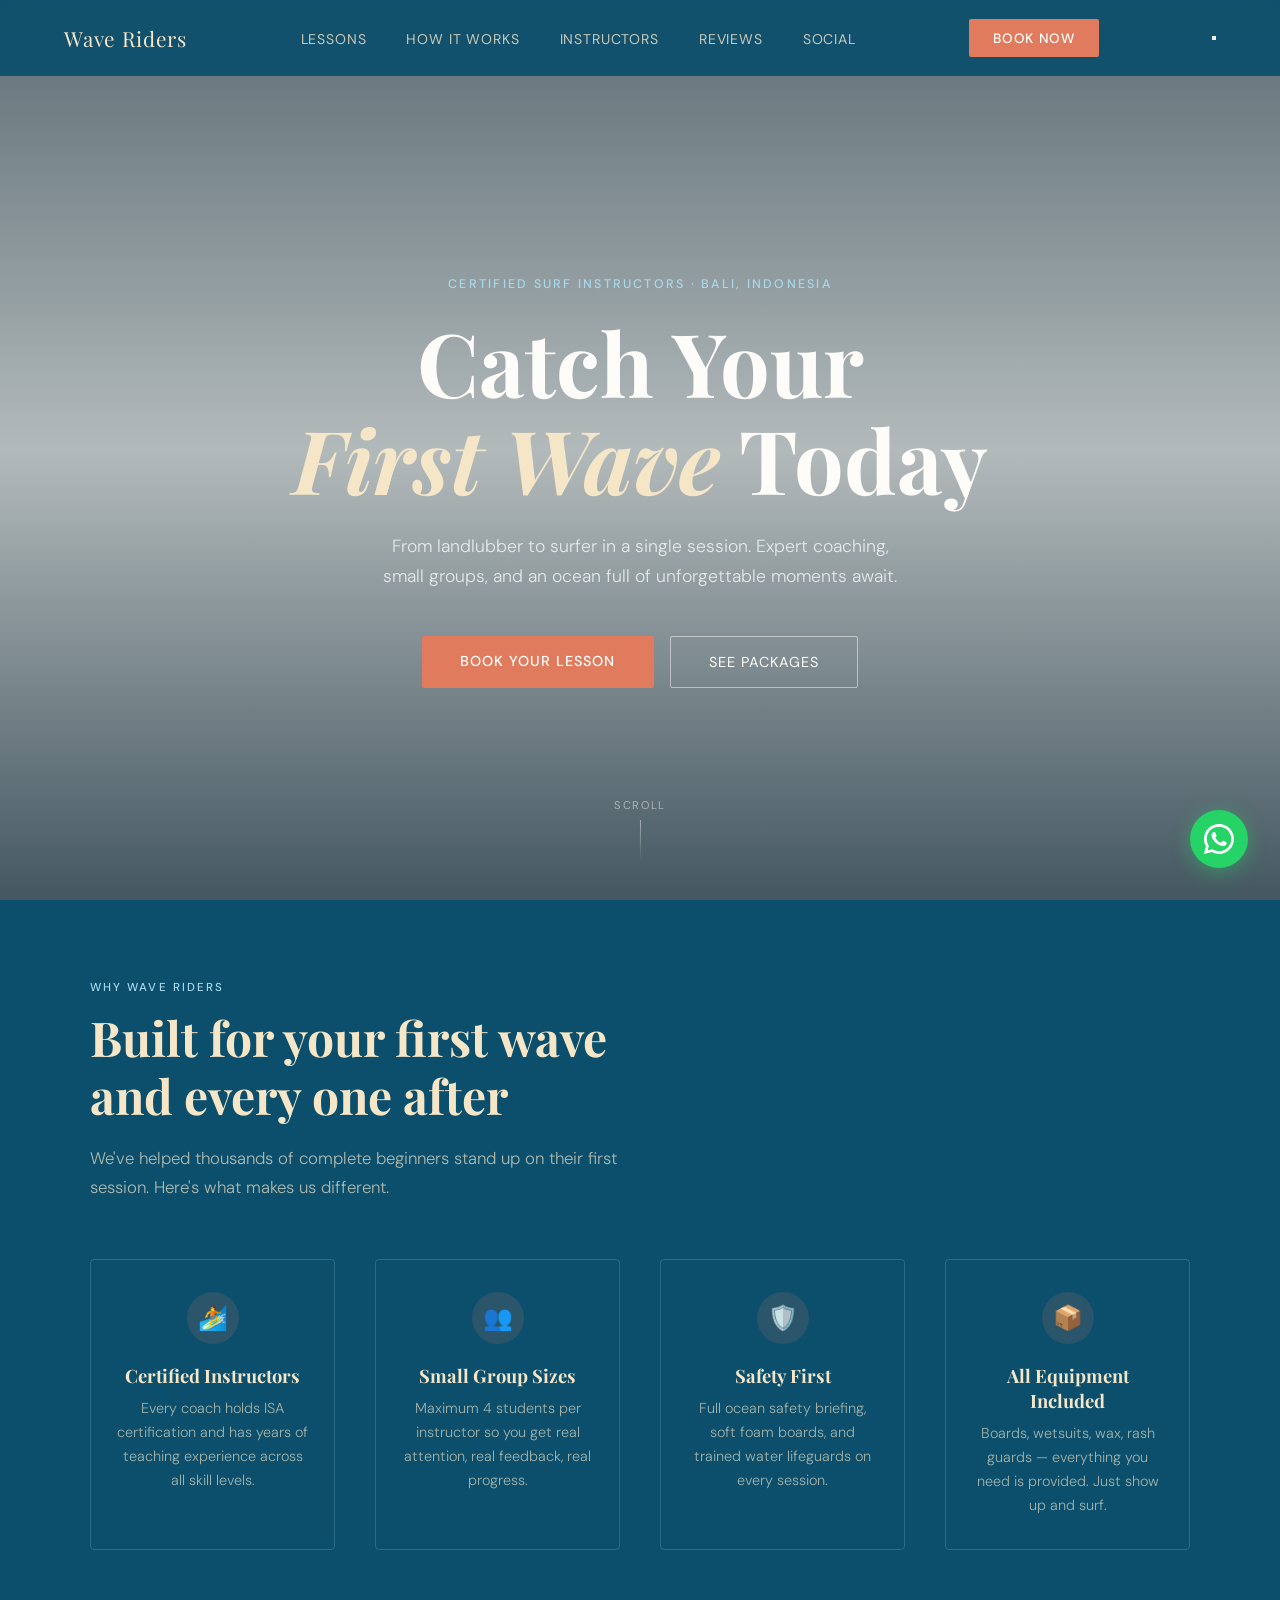
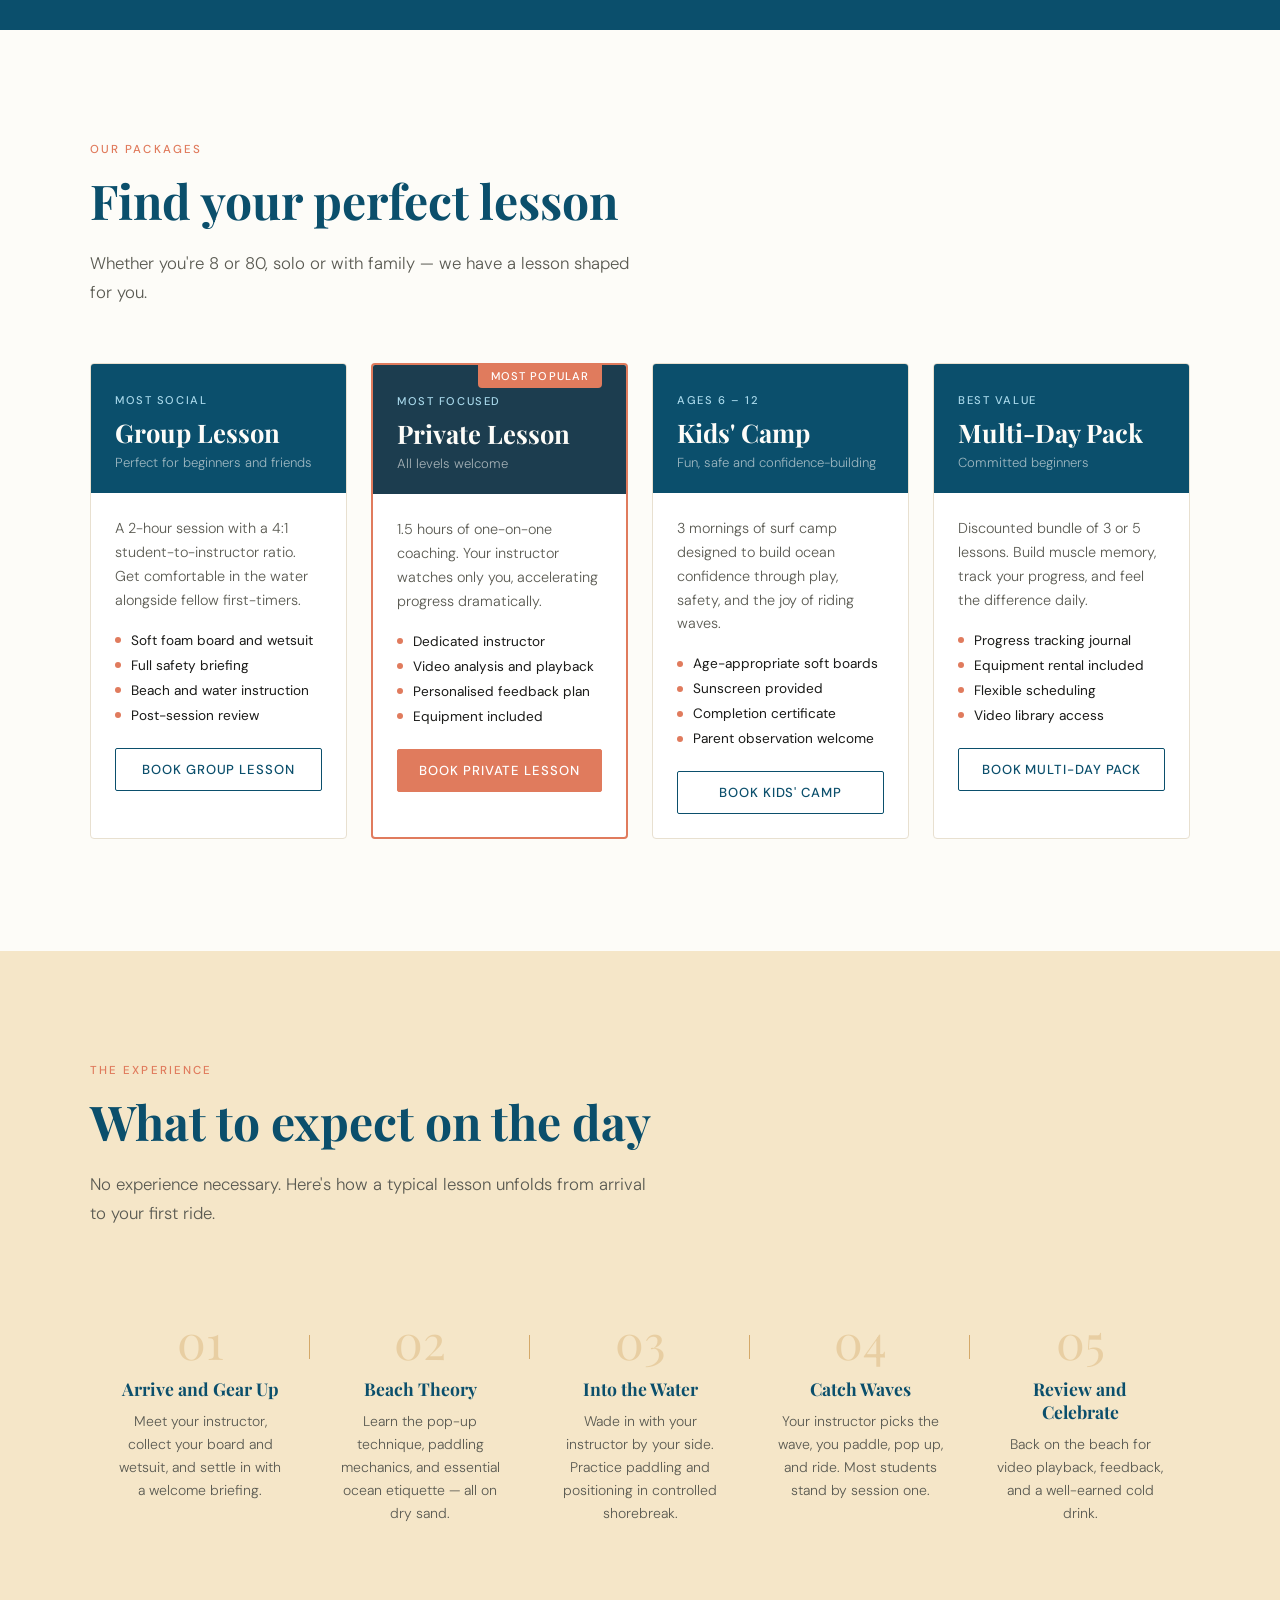
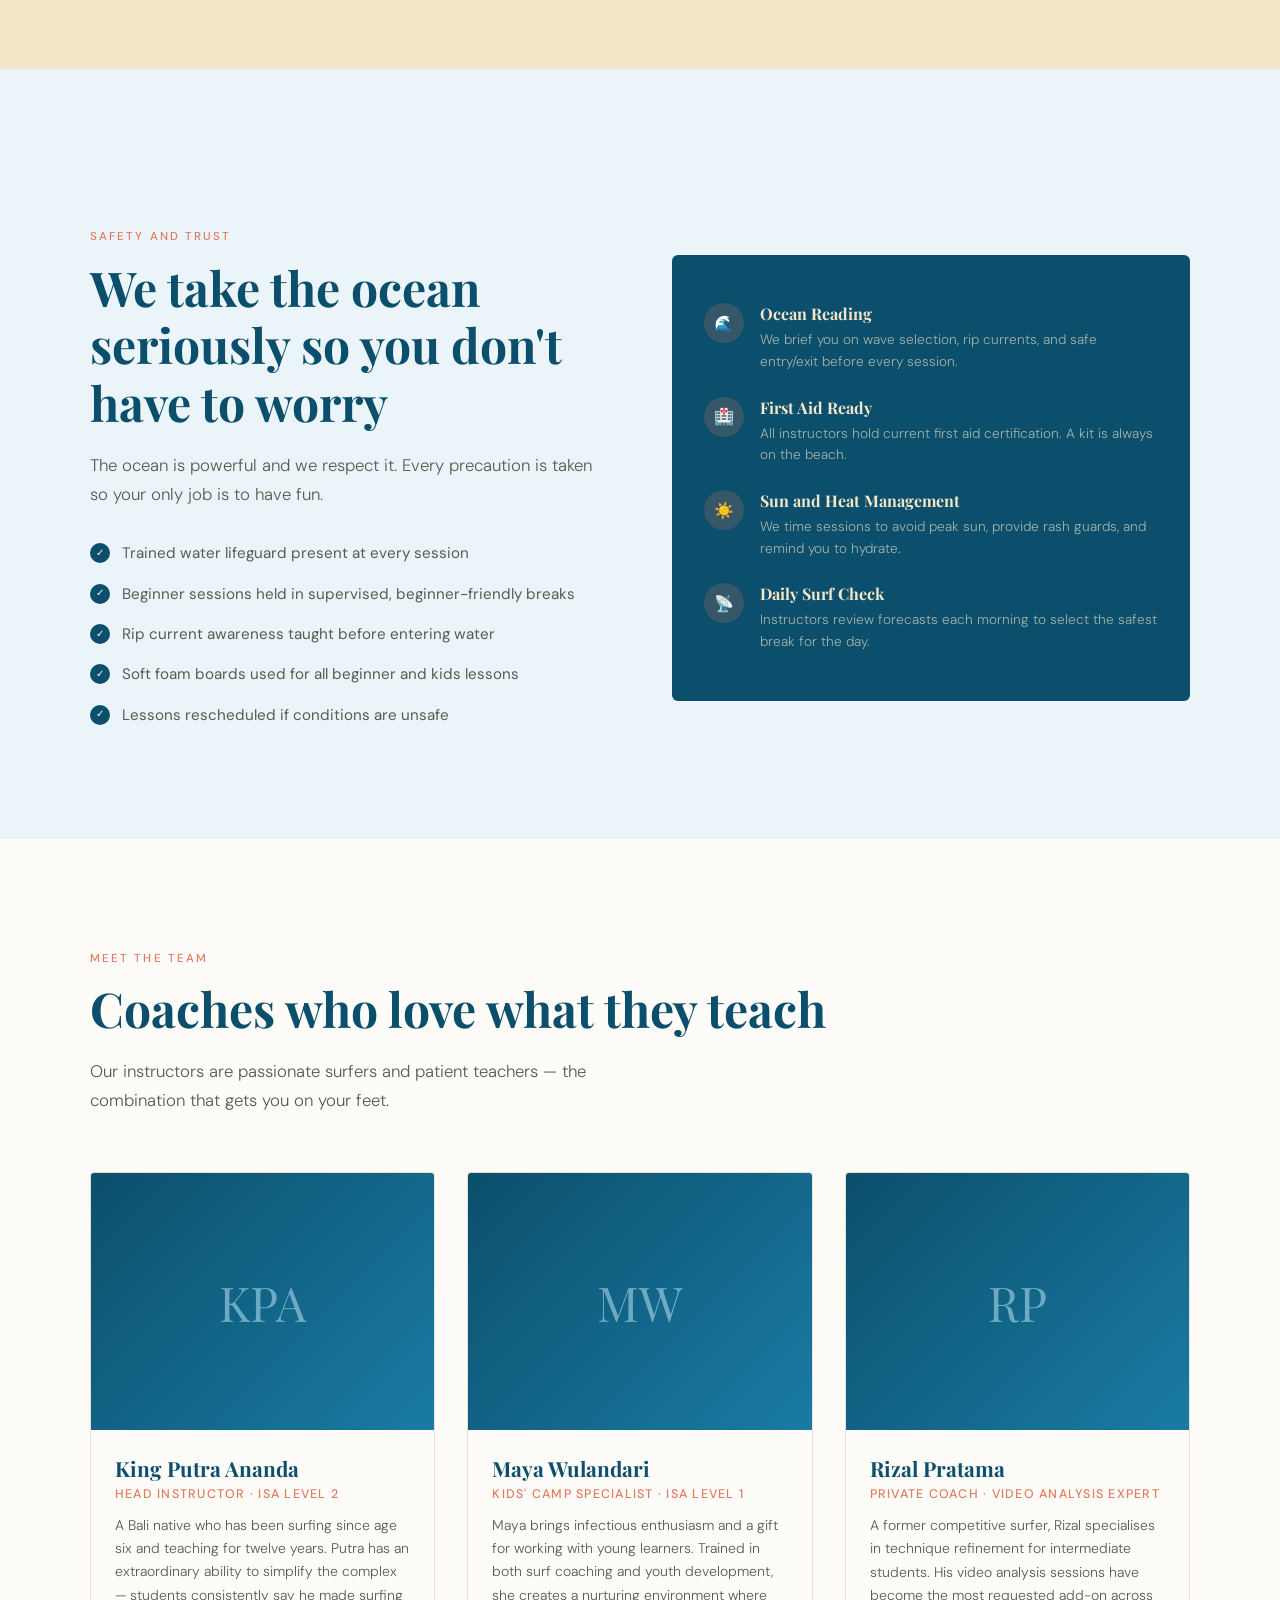
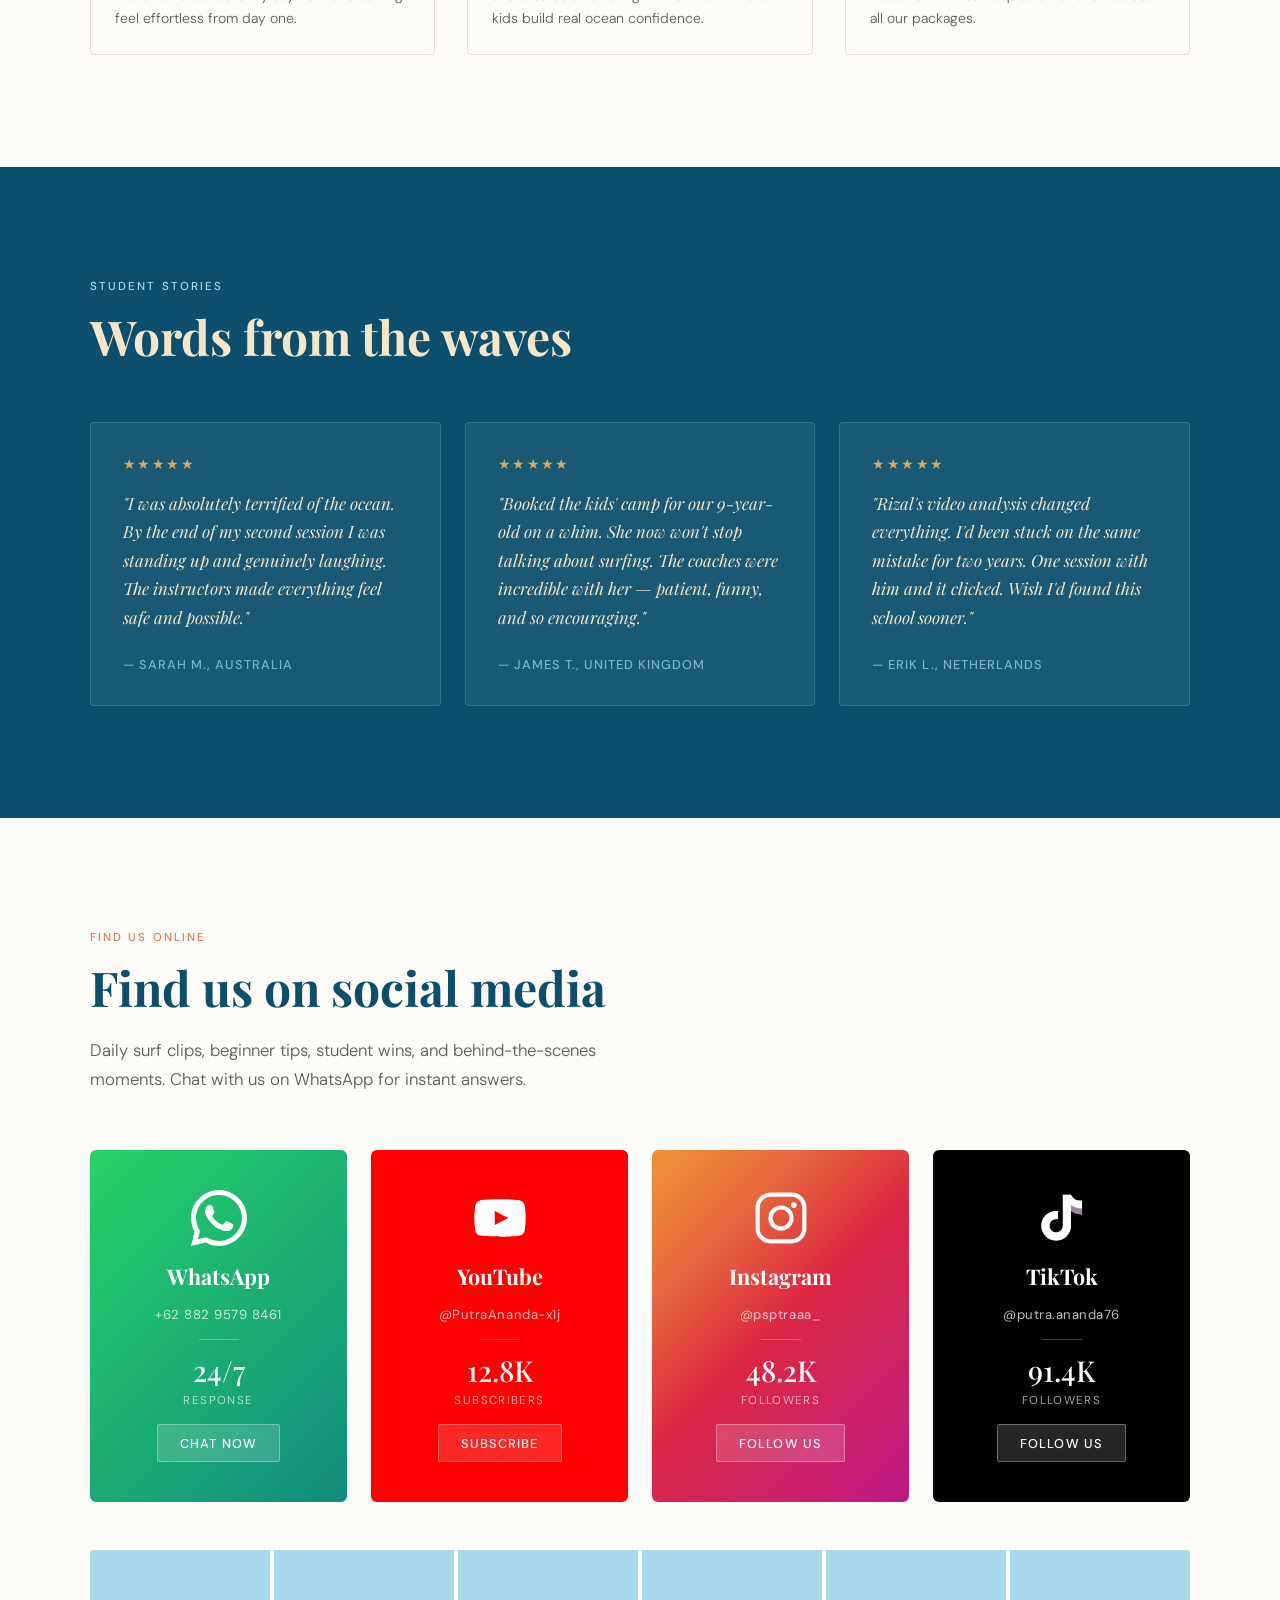
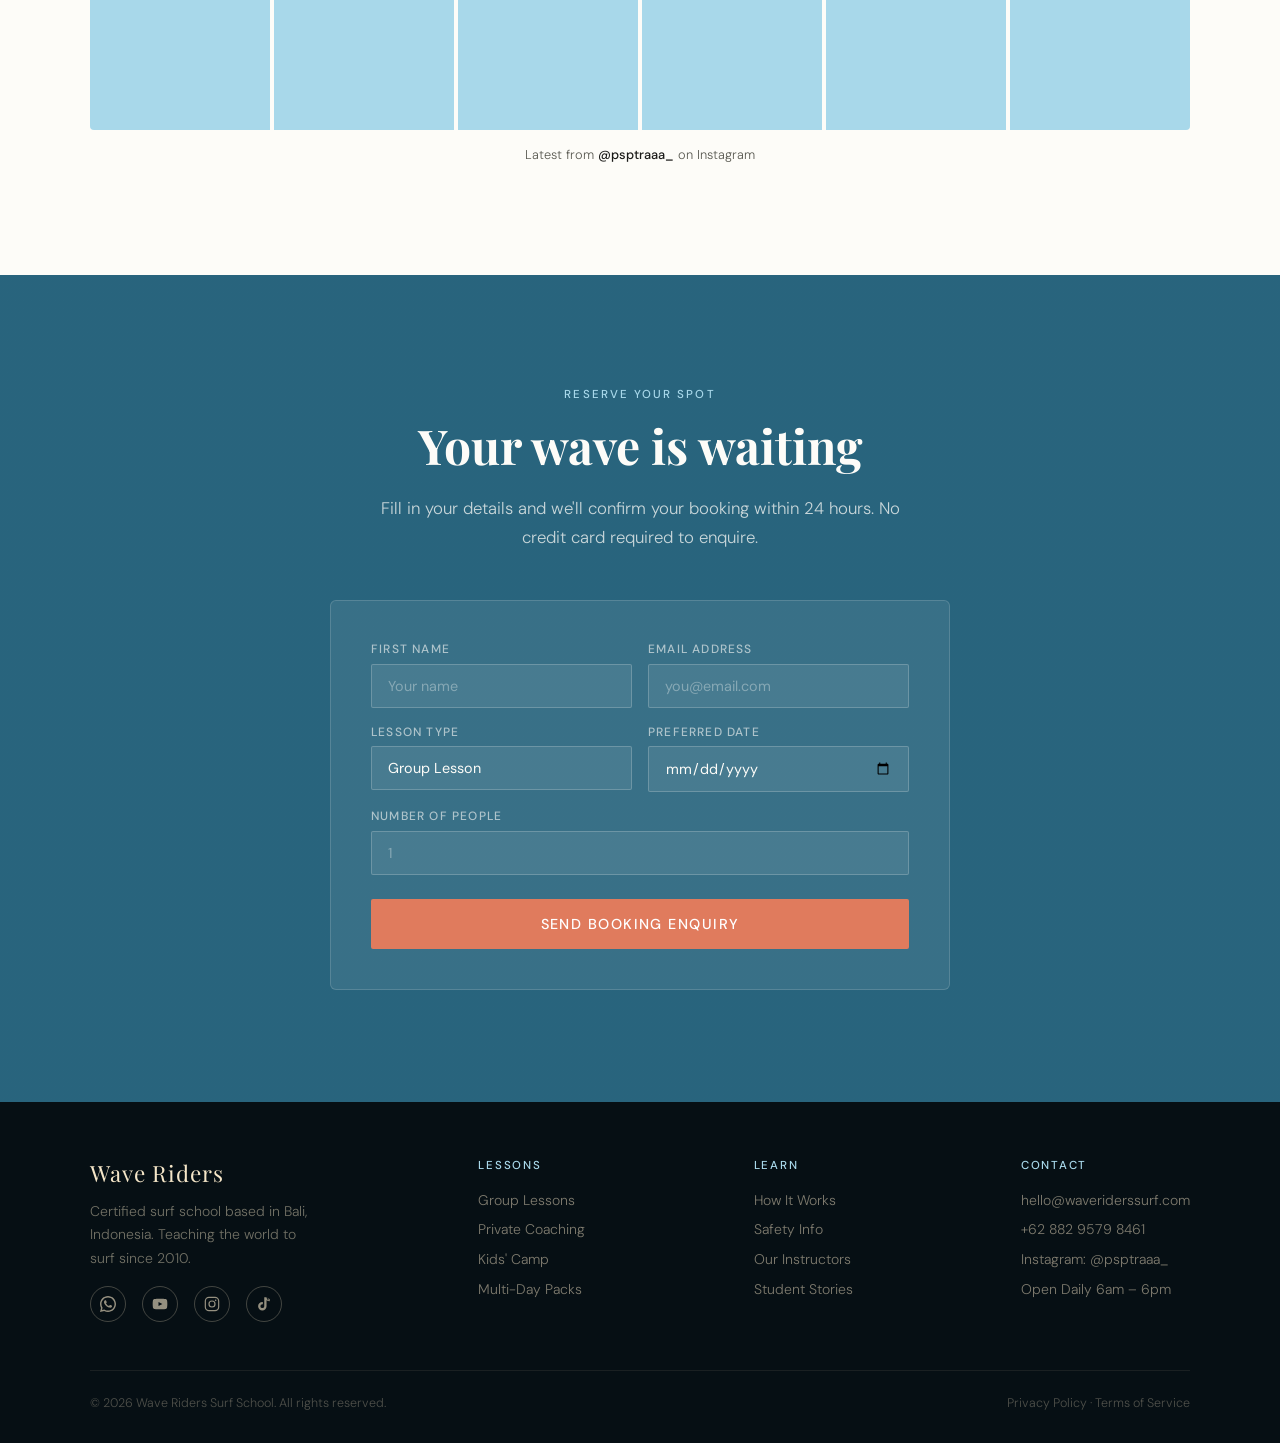
==== commit afff2baf: "Update index.html" ====
--- a/index.html
+++ b/index.html
@@ -16,15 +16,27 @@
 ══════════════════════════════════════════ -->
     <nav>
       <a href="#" class="nav-logo">Wave Riders</a>
-      <ul class="nav-links">
-        <li><a href="#lessons">Lessons</a></li>
-        <li><a href="#how">How It Works</a></li>
-        <li><a href="#instructors">Instructors</a></li>
-        <li><a href="#reviews">Reviews</a></li>
-        <li><a href="#social">Social</a></li>
+      <ul class="nav-links" id="navLinks">
+        <li><a href="#lessons" onclick="closeMenu()">Lessons</a></li>
+        <li><a href="#how" onclick="closeMenu()">How It Works</a></li>
+        <li><a href="#instructors" onclick="closeMenu()">Instructors</a></li>
+        <li><a href="#reviews" onclick="closeMenu()">Reviews</a></li>
+        <li><a href="#social" onclick="closeMenu()">Social</a></li>
       </ul>
-      <a href="#book" class="nav-cta">Book Now</a>
+      <a href="#book" class="nav-cta desktop-cta">Book Now</a>
+      <button
+        class="hamburger"
+        id="hamburger"
+        onclick="toggleMenu()"
+        aria-label="Toggle menu"
+      >
+        <span></span>
+        <span></span>
+        <span></span>
+      </button>
     </nav>
+
+    <div class="nav-overlay" id="navOverlay" onclick="closeMenu()"></div>
 
     <!-- ══════════════════════════════════════════
      HERO
@@ -884,6 +896,32 @@
         btn.textContent = "Enquiry sent! We'll be in touch shortly.";
         btn.style.background = "#2a7a55";
         btn.disabled = true;
+
+        function toggleMenu() {
+          const nav = document.getElementById("navLinks");
+          const hamburger = document.getElementById("hamburger");
+          const overlay = document.getElementById("navOverlay");
+
+          nav.classList.toggle("open");
+          hamburger.classList.toggle("open");
+          overlay.classList.toggle("show");
+
+          // Kunci scroll saat menu terbuka
+          document.body.style.overflow = nav.classList.contains("open")
+            ? "hidden"
+            : "";
+        }
+
+        function closeMenu() {
+          const nav = document.getElementById("navLinks");
+          const hamburger = document.getElementById("hamburger");
+          const overlay = document.getElementById("navOverlay");
+
+          nav.classList.remove("open");
+          hamburger.classList.remove("open");
+          overlay.classList.remove("show");
+          document.body.style.overflow = "";
+        }
       }
     </script>
   </body>
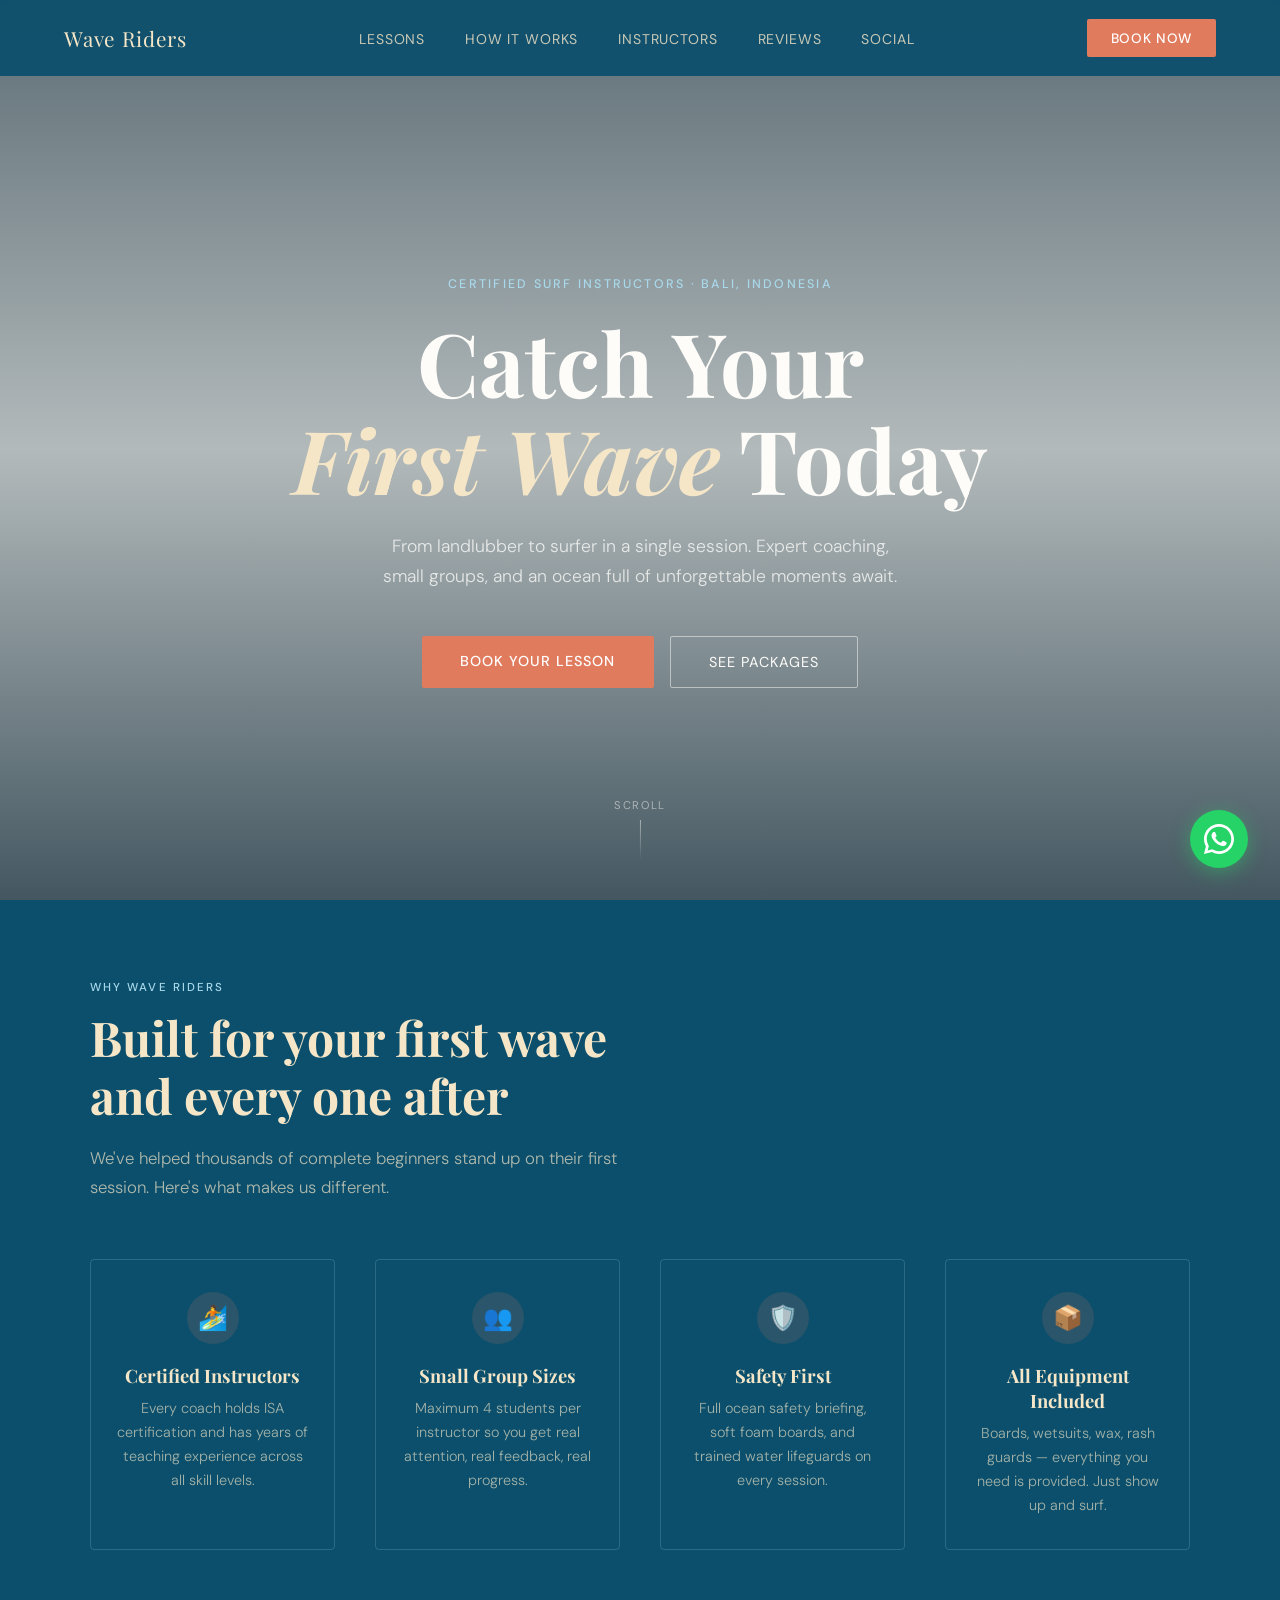
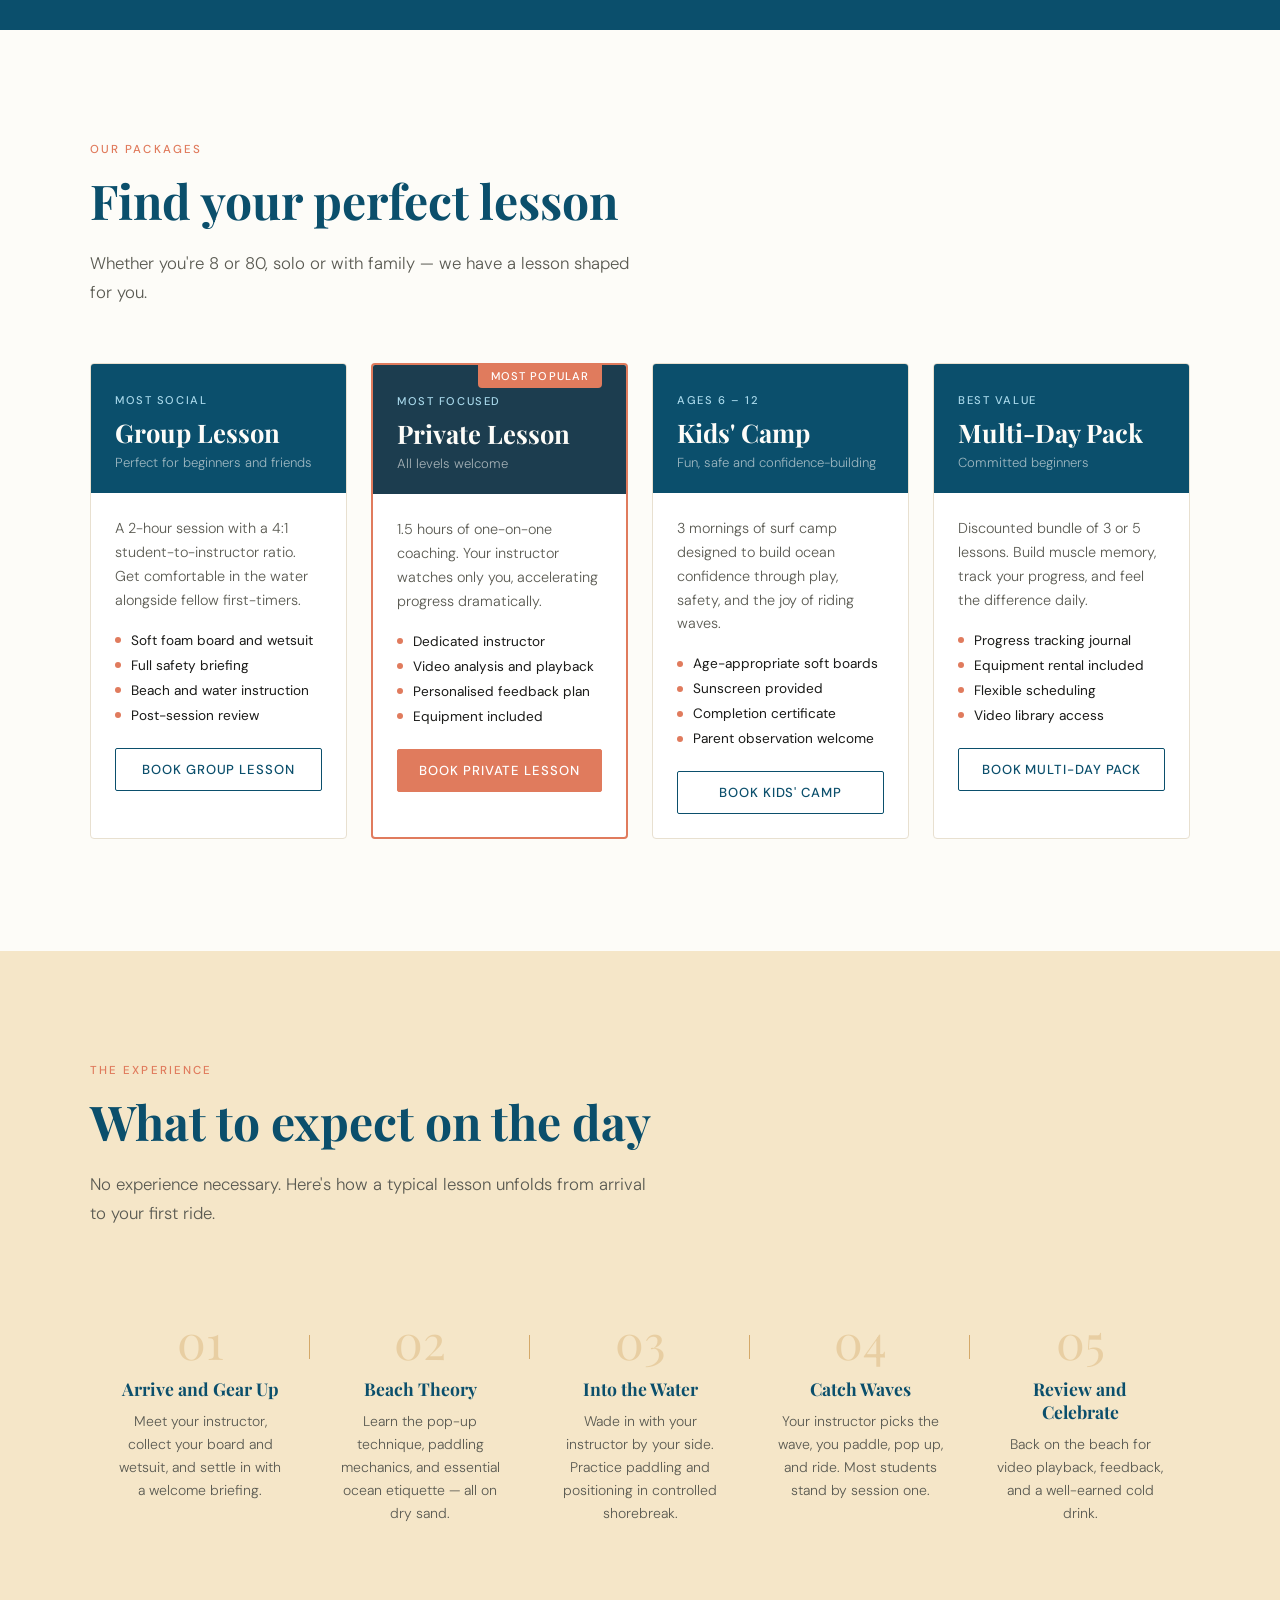
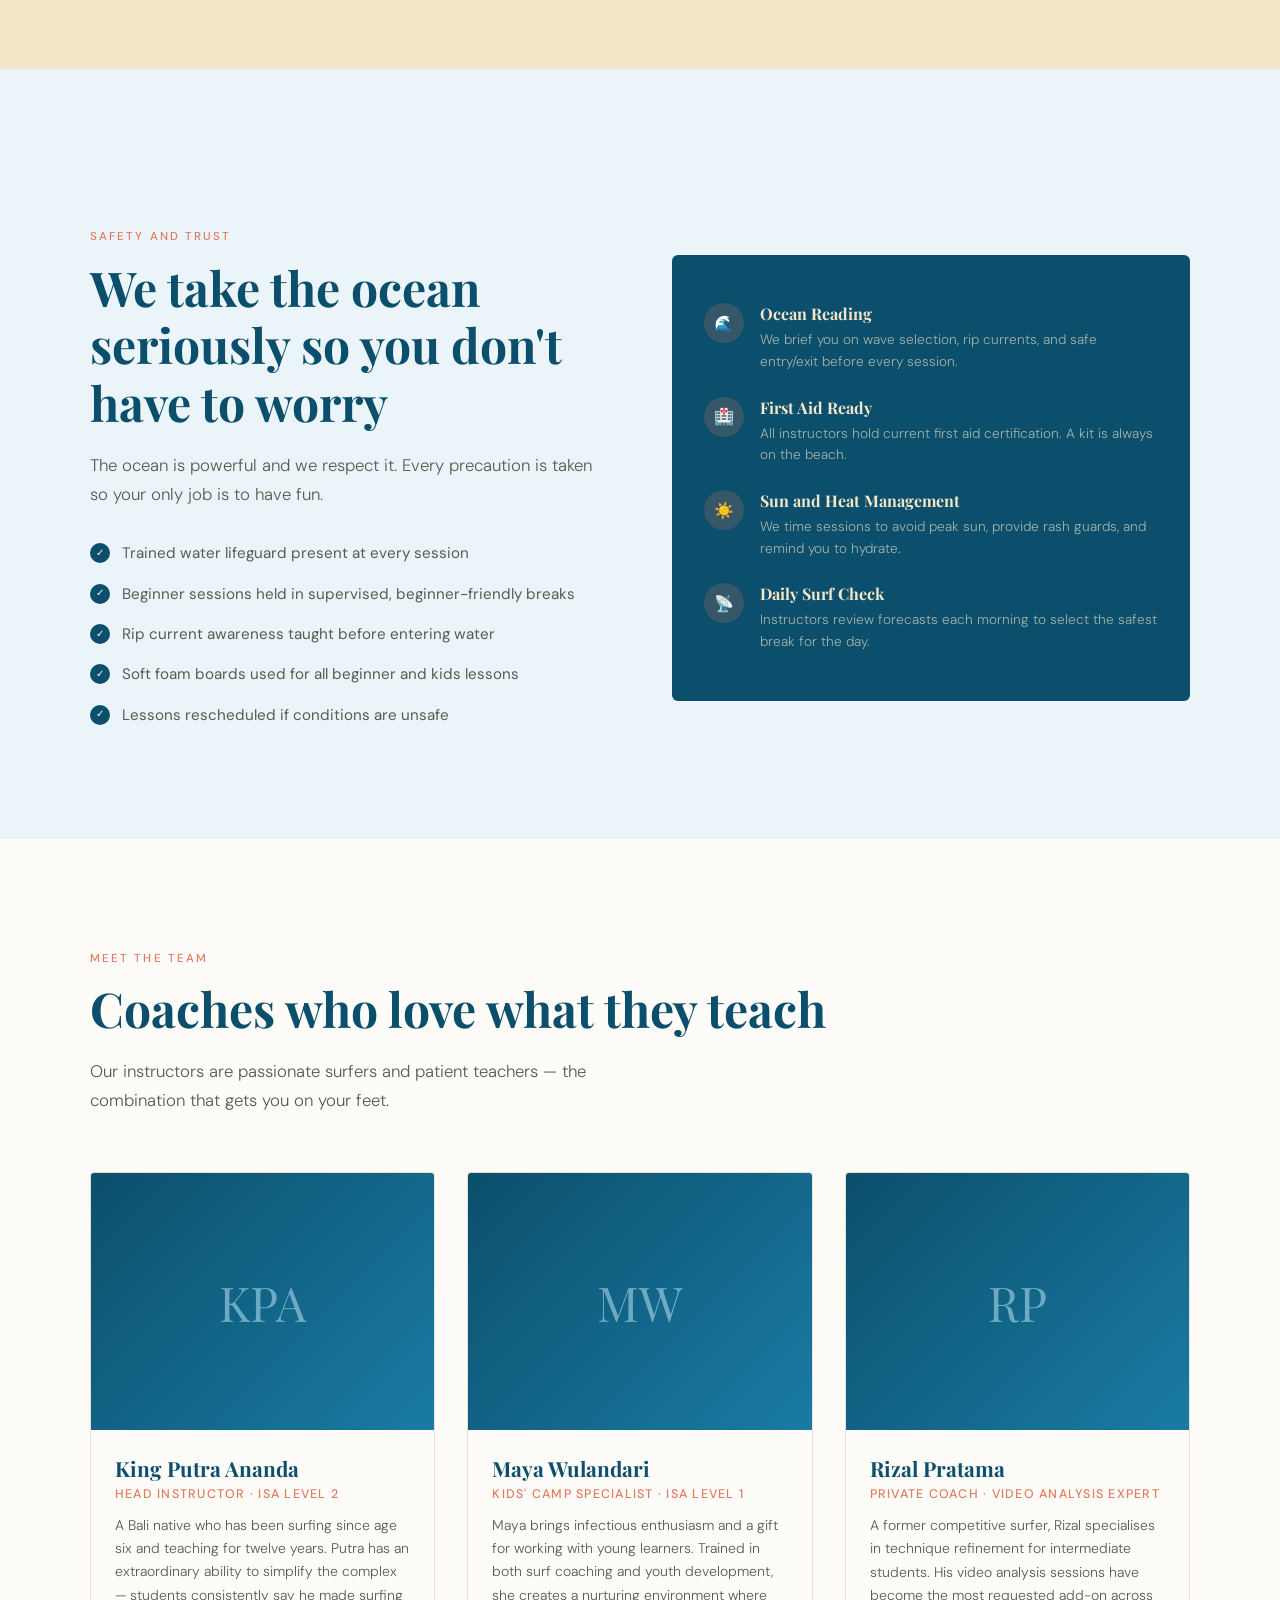
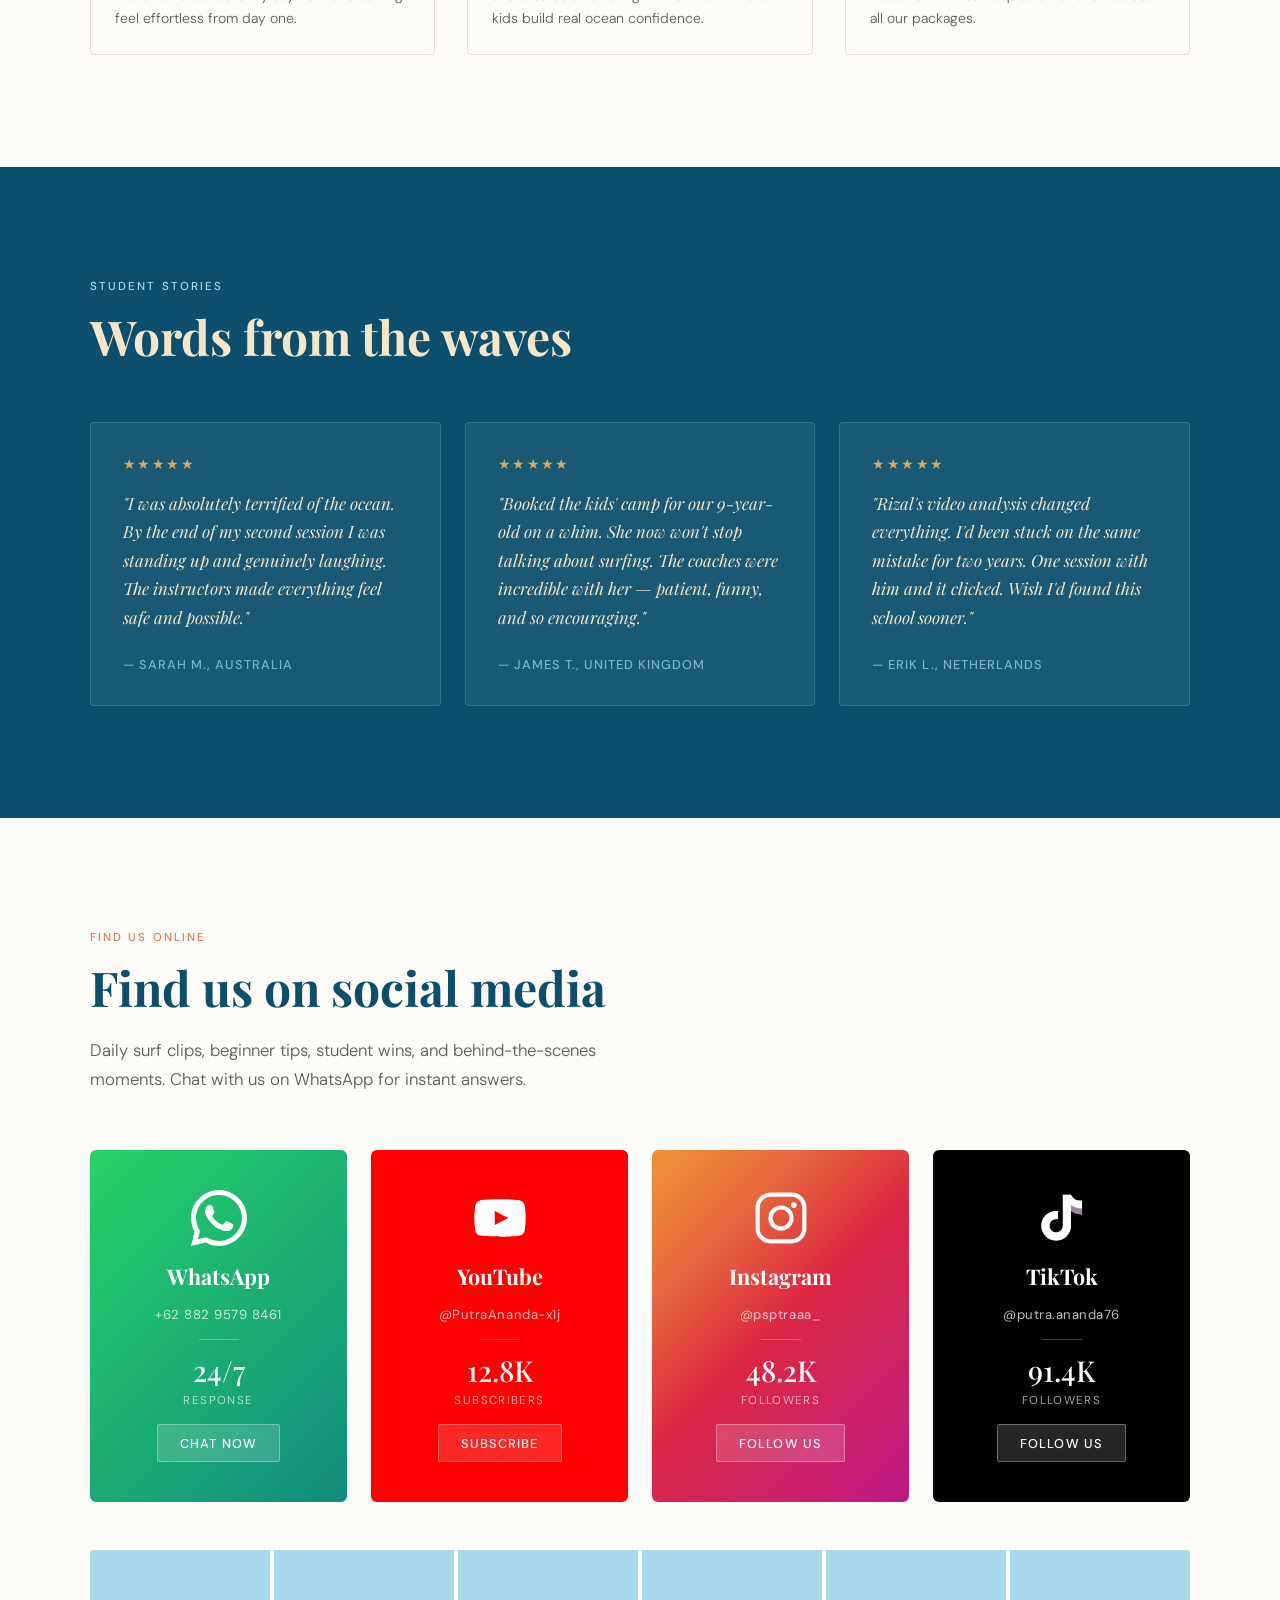
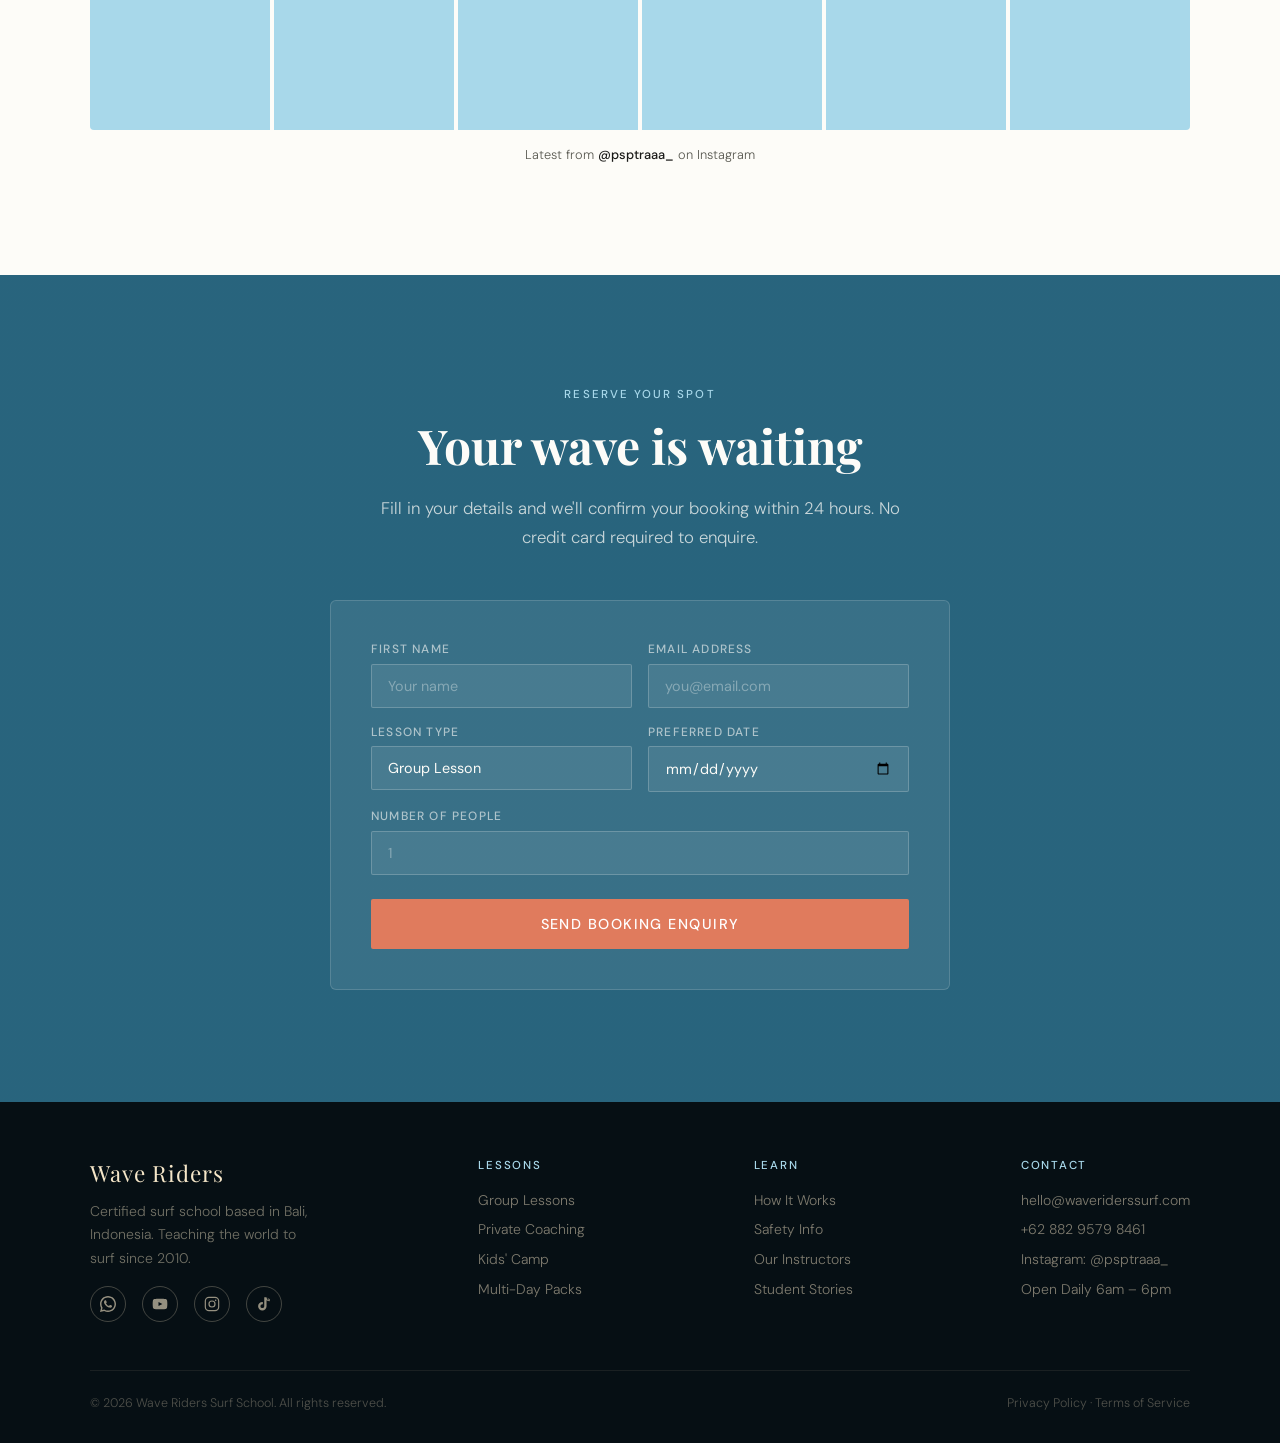
==== commit 3332126c: "Update index.html" ====
--- a/index.html
+++ b/index.html
@@ -16,27 +16,15 @@
 ══════════════════════════════════════════ -->
     <nav>
       <a href="#" class="nav-logo">Wave Riders</a>
-      <ul class="nav-links" id="navLinks">
-        <li><a href="#lessons" onclick="closeMenu()">Lessons</a></li>
-        <li><a href="#how" onclick="closeMenu()">How It Works</a></li>
-        <li><a href="#instructors" onclick="closeMenu()">Instructors</a></li>
-        <li><a href="#reviews" onclick="closeMenu()">Reviews</a></li>
-        <li><a href="#social" onclick="closeMenu()">Social</a></li>
+      <ul class="nav-links">
+        <li><a href="#lessons">Lessons</a></li>
+        <li><a href="#how">How It Works</a></li>
+        <li><a href="#instructors">Instructors</a></li>
+        <li><a href="#reviews">Reviews</a></li>
+        <li><a href="#social">Social</a></li>
       </ul>
-      <a href="#book" class="nav-cta desktop-cta">Book Now</a>
-      <button
-        class="hamburger"
-        id="hamburger"
-        onclick="toggleMenu()"
-        aria-label="Toggle menu"
-      >
-        <span></span>
-        <span></span>
-        <span></span>
-      </button>
+      <a href="#book" class="nav-cta">Book Now</a>
     </nav>
-
-    <div class="nav-overlay" id="navOverlay" onclick="closeMenu()"></div>
 
     <!-- ══════════════════════════════════════════
      HERO
@@ -896,32 +884,6 @@
         btn.textContent = "Enquiry sent! We'll be in touch shortly.";
         btn.style.background = "#2a7a55";
         btn.disabled = true;
-
-        function toggleMenu() {
-          const nav = document.getElementById("navLinks");
-          const hamburger = document.getElementById("hamburger");
-          const overlay = document.getElementById("navOverlay");
-
-          nav.classList.toggle("open");
-          hamburger.classList.toggle("open");
-          overlay.classList.toggle("show");
-
-          // Kunci scroll saat menu terbuka
-          document.body.style.overflow = nav.classList.contains("open")
-            ? "hidden"
-            : "";
-        }
-
-        function closeMenu() {
-          const nav = document.getElementById("navLinks");
-          const hamburger = document.getElementById("hamburger");
-          const overlay = document.getElementById("navOverlay");
-
-          nav.classList.remove("open");
-          hamburger.classList.remove("open");
-          overlay.classList.remove("show");
-          document.body.style.overflow = "";
-        }
       }
     </script>
   </body>
--- a/style.css
+++ b/style.css
@@ -2,26 +2,34 @@
    Wave Riders Surf School — Main Stylesheet
    ============================================ */
 
-*, *::before, *::after { box-sizing: border-box; margin: 0; padding: 0; }
+*,
+*::before,
+*::after {
+  box-sizing: border-box;
+  margin: 0;
+  padding: 0;
+}
 
 :root {
-  --ocean: #0B4F6C;
-  --ocean-mid: #1A7BA4;
-  --ocean-light: #A8D8EA;
-  --sand: #F5E6C8;
-  --sand-dark: #D4A96A;
-  --coral: #E07B5D;
-  --coral-dark: #B85C3F;
-  --white: #FDFCF8;
-  --text: #1A1A18;
-  --text-muted: #5A5A52;
-  --whatsapp: #25D366;
+  --ocean: #0b4f6c;
+  --ocean-mid: #1a7ba4;
+  --ocean-light: #a8d8ea;
+  --sand: #f5e6c8;
+  --sand-dark: #d4a96a;
+  --coral: #e07b5d;
+  --coral-dark: #b85c3f;
+  --white: #fdfcf8;
+  --text: #1a1a18;
+  --text-muted: #5a5a52;
+  --whatsapp: #25d366;
   --whatsapp-dark: #1ebe5a;
-  --serif: 'Playfair Display', Georgia, serif;
-  --sans: 'DM Sans', sans-serif;
-}
-
-html { scroll-behavior: smooth; }
+  --serif: "Playfair Display", Georgia, serif;
+  --sans: "DM Sans", sans-serif;
+}
+
+html {
+  scroll-behavior: smooth;
+}
 
 body {
   font-family: var(--sans);
@@ -32,10 +40,16 @@
 
 /* ── NAVIGATION ── */
 nav {
-  position: fixed; top: 0; left: 0; right: 0; z-index: 100;
-  display: flex; align-items: center; justify-content: space-between;
+  position: fixed;
+  top: 0;
+  left: 0;
+  right: 0;
+  z-index: 100;
+  display: flex;
+  align-items: center;
+  justify-content: space-between;
   padding: 1.2rem 4rem;
-  background: rgba(11,79,108,0.92);
+  background: rgba(11, 79, 108, 0.92);
   backdrop-filter: blur(12px);
 }
 .nav-logo {
@@ -45,424 +59,1219 @@
   letter-spacing: 0.04em;
   text-decoration: none;
 }
-.nav-links { display: flex; gap: 2.5rem; list-style: none; }
+.nav-links {
+  display: flex;
+  gap: 2.5rem;
+  list-style: none;
+}
 .nav-links a {
-  color: rgba(245,230,200,0.8);
-  text-decoration: none; font-size: 0.88rem; font-weight: 400;
-  letter-spacing: 0.06em; text-transform: uppercase; transition: color 0.2s;
-}
-.nav-links a:hover { color: var(--sand); }
+  color: rgba(245, 230, 200, 0.8);
+  text-decoration: none;
+  font-size: 0.88rem;
+  font-weight: 400;
+  letter-spacing: 0.06em;
+  text-transform: uppercase;
+  transition: color 0.2s;
+}
+.nav-links a:hover {
+  color: var(--sand);
+}
 .nav-cta {
-  background: var(--coral); color: white; border: none;
-  padding: 0.65rem 1.5rem; border-radius: 2px;
-  font-family: var(--sans); font-size: 0.85rem; font-weight: 500;
-  letter-spacing: 0.05em; text-transform: uppercase;
-  cursor: pointer; text-decoration: none; transition: background 0.2s;
-}
-.nav-cta:hover { background: var(--coral-dark); }
+  background: var(--coral);
+  color: white;
+  border: none;
+  padding: 0.65rem 1.5rem;
+  border-radius: 2px;
+  font-family: var(--sans);
+  font-size: 0.85rem;
+  font-weight: 500;
+  letter-spacing: 0.05em;
+  text-transform: uppercase;
+  cursor: pointer;
+  text-decoration: none;
+  transition: background 0.2s;
+}
+.nav-cta:hover {
+  background: var(--coral-dark);
+}
 
 /* ── HERO ── */
 .hero {
   min-height: 100vh;
   background:
-    linear-gradient(to bottom, rgba(6,32,46,0.65) 0%, rgba(6,32,46,0.3) 50%, rgba(6,32,46,0.75) 100%),
-    url('https://images.unsplash.com/photo-1507525428034-b723cf961d3e?auto=format&fit=crop&w=1920&q=80') center/cover no-repeat;
-  display: flex; flex-direction: column;
-  align-items: center; justify-content: center;
-  text-align: center; padding: 8rem 2rem 4rem;
+    linear-gradient(
+      to bottom,
+      rgba(6, 32, 46, 0.65) 0%,
+      rgba(6, 32, 46, 0.3) 50%,
+      rgba(6, 32, 46, 0.75) 100%
+    ),
+    url("https://images.unsplash.com/photo-1507525428034-b723cf961d3e?auto=format&fit=crop&w=1920&q=80")
+      center/cover no-repeat;
+  display: flex;
+  flex-direction: column;
+  align-items: center;
+  justify-content: center;
+  text-align: center;
+  padding: 8rem 2rem 4rem;
   position: relative;
 }
 .hero-eyebrow {
-  font-size: 0.78rem; font-weight: 500; letter-spacing: 0.18em;
-  text-transform: uppercase; color: var(--ocean-light); margin-bottom: 1.4rem;
+  font-size: 0.78rem;
+  font-weight: 500;
+  letter-spacing: 0.18em;
+  text-transform: uppercase;
+  color: var(--ocean-light);
+  margin-bottom: 1.4rem;
 }
 .hero h1 {
   font-family: var(--serif);
   font-size: clamp(3rem, 7vw, 5.5rem);
-  color: var(--white); line-height: 1.1; max-width: 800px; margin-bottom: 1.5rem;
-}
-.hero h1 em { font-style: italic; color: var(--sand); }
+  color: var(--white);
+  line-height: 1.1;
+  max-width: 800px;
+  margin-bottom: 1.5rem;
+}
+.hero h1 em {
+  font-style: italic;
+  color: var(--sand);
+}
 .hero-sub {
-  font-size: 1.1rem; color: rgba(253,252,248,0.78); max-width: 520px;
-  line-height: 1.7; margin-bottom: 2.8rem; font-weight: 300;
-}
-.hero-btns { display: flex; gap: 1rem; flex-wrap: wrap; justify-content: center; }
+  font-size: 1.1rem;
+  color: rgba(253, 252, 248, 0.78);
+  max-width: 520px;
+  line-height: 1.7;
+  margin-bottom: 2.8rem;
+  font-weight: 300;
+}
+.hero-btns {
+  display: flex;
+  gap: 1rem;
+  flex-wrap: wrap;
+  justify-content: center;
+}
 .btn-primary {
-  background: var(--coral); color: white; padding: 1rem 2.4rem; border: none;
-  border-radius: 2px; font-family: var(--sans); font-size: 0.9rem; font-weight: 500;
-  letter-spacing: 0.07em; text-transform: uppercase; cursor: pointer;
-  text-decoration: none; transition: background 0.2s, transform 0.15s;
-}
-.btn-primary:hover { background: var(--coral-dark); transform: translateY(-1px); }
+  background: var(--coral);
+  color: white;
+  padding: 1rem 2.4rem;
+  border: none;
+  border-radius: 2px;
+  font-family: var(--sans);
+  font-size: 0.9rem;
+  font-weight: 500;
+  letter-spacing: 0.07em;
+  text-transform: uppercase;
+  cursor: pointer;
+  text-decoration: none;
+  transition:
+    background 0.2s,
+    transform 0.15s;
+}
+.btn-primary:hover {
+  background: var(--coral-dark);
+  transform: translateY(-1px);
+}
 .btn-ghost {
-  background: transparent; color: var(--white); padding: 1rem 2.4rem;
-  border: 1.5px solid rgba(253,252,248,0.5); border-radius: 2px;
-  font-family: var(--sans); font-size: 0.9rem; font-weight: 400;
-  letter-spacing: 0.07em; text-transform: uppercase; cursor: pointer;
-  text-decoration: none; transition: border-color 0.2s, background 0.2s;
-}
-.btn-ghost:hover { border-color: var(--white); background: rgba(253,252,248,0.1); }
+  background: transparent;
+  color: var(--white);
+  padding: 1rem 2.4rem;
+  border: 1.5px solid rgba(253, 252, 248, 0.5);
+  border-radius: 2px;
+  font-family: var(--sans);
+  font-size: 0.9rem;
+  font-weight: 400;
+  letter-spacing: 0.07em;
+  text-transform: uppercase;
+  cursor: pointer;
+  text-decoration: none;
+  transition:
+    border-color 0.2s,
+    background 0.2s;
+}
+.btn-ghost:hover {
+  border-color: var(--white);
+  background: rgba(253, 252, 248, 0.1);
+}
 .hero-scroll {
-  position: absolute; bottom: 2.5rem; left: 50%; transform: translateX(-50%);
-  display: flex; flex-direction: column; align-items: center; gap: 0.5rem;
+  position: absolute;
+  bottom: 2.5rem;
+  left: 50%;
+  transform: translateX(-50%);
+  display: flex;
+  flex-direction: column;
+  align-items: center;
+  gap: 0.5rem;
 }
 .hero-scroll span {
-  font-size: 0.7rem; letter-spacing: 0.15em;
-  text-transform: uppercase; color: rgba(253,252,248,0.5);
+  font-size: 0.7rem;
+  letter-spacing: 0.15em;
+  text-transform: uppercase;
+  color: rgba(253, 252, 248, 0.5);
 }
 .scroll-line {
-  width: 1px; height: 40px;
-  background: linear-gradient(to bottom, rgba(253,252,248,0.5), transparent);
+  width: 1px;
+  height: 40px;
+  background: linear-gradient(to bottom, rgba(253, 252, 248, 0.5), transparent);
   animation: scrollPulse 2s ease-in-out infinite;
 }
-@keyframes scrollPulse { 0%, 100% { opacity: 0.5; } 50% { opacity: 1; } }
+@keyframes scrollPulse {
+  0%,
+  100% {
+    opacity: 0.5;
+  }
+  50% {
+    opacity: 1;
+  }
+}
 
 /* ── SECTION BASE ── */
-section { padding: 7rem 2rem; }
-.container { max-width: 1100px; margin: 0 auto; }
+section {
+  padding: 7rem 2rem;
+}
+.container {
+  max-width: 1100px;
+  margin: 0 auto;
+}
 .section-label {
-  font-size: 0.72rem; font-weight: 500; letter-spacing: 0.18em;
-  text-transform: uppercase; color: var(--coral); margin-bottom: 0.9rem;
+  font-size: 0.72rem;
+  font-weight: 500;
+  letter-spacing: 0.18em;
+  text-transform: uppercase;
+  color: var(--coral);
+  margin-bottom: 0.9rem;
 }
 .section-title {
-  font-family: var(--serif); font-size: clamp(2rem, 4vw, 3rem);
-  line-height: 1.2; margin-bottom: 1.2rem; color: var(--ocean);
+  font-family: var(--serif);
+  font-size: clamp(2rem, 4vw, 3rem);
+  line-height: 1.2;
+  margin-bottom: 1.2rem;
+  color: var(--ocean);
 }
 .section-sub {
-  font-size: 1.05rem; color: var(--text-muted);
-  line-height: 1.75; max-width: 560px; font-weight: 300;
+  font-size: 1.05rem;
+  color: var(--text-muted);
+  line-height: 1.75;
+  max-width: 560px;
+  font-weight: 300;
 }
 
 /* ── VALUE PROPS ── */
-.values-section { background: var(--ocean); padding: 5rem 2rem; }
+.values-section {
+  background: var(--ocean);
+  padding: 5rem 2rem;
+}
 .values-grid {
-  display: grid; grid-template-columns: repeat(auto-fit, minmax(200px, 1fr));
-  gap: 2.5rem; margin-top: 3.5rem;
+  display: grid;
+  grid-template-columns: repeat(auto-fit, minmax(200px, 1fr));
+  gap: 2.5rem;
+  margin-top: 3.5rem;
 }
 .value-card {
-  text-align: center; padding: 2rem 1.5rem;
-  border: 1px solid rgba(168,216,234,0.2); border-radius: 4px;
-  transition: border-color 0.3s, background 0.3s;
-}
-.value-card:hover { border-color: rgba(168,216,234,0.5); background: rgba(168,216,234,0.05); }
+  text-align: center;
+  padding: 2rem 1.5rem;
+  border: 1px solid rgba(168, 216, 234, 0.2);
+  border-radius: 4px;
+  transition:
+    border-color 0.3s,
+    background 0.3s;
+}
+.value-card:hover {
+  border-color: rgba(168, 216, 234, 0.5);
+  background: rgba(168, 216, 234, 0.05);
+}
 .value-icon {
-  width: 52px; height: 52px; margin: 0 auto 1.2rem;
-  background: rgba(224,123,93,0.15); border-radius: 50%;
-  display: flex; align-items: center; justify-content: center; font-size: 1.5rem;
-}
-.value-card h3 { font-family: var(--serif); font-size: 1.15rem; color: var(--sand); margin-bottom: 0.6rem; }
-.value-card p { font-size: 0.9rem; color: rgba(245,230,200,0.65); line-height: 1.65; font-weight: 300; }
-.values-section .section-title { color: var(--sand); }
-.values-section .section-label { color: var(--ocean-light); }
-.values-section .section-sub { color: rgba(245,230,200,0.7); }
+  width: 52px;
+  height: 52px;
+  margin: 0 auto 1.2rem;
+  background: rgba(224, 123, 93, 0.15);
+  border-radius: 50%;
+  display: flex;
+  align-items: center;
+  justify-content: center;
+  font-size: 1.5rem;
+}
+.value-card h3 {
+  font-family: var(--serif);
+  font-size: 1.15rem;
+  color: var(--sand);
+  margin-bottom: 0.6rem;
+}
+.value-card p {
+  font-size: 0.9rem;
+  color: rgba(245, 230, 200, 0.65);
+  line-height: 1.65;
+  font-weight: 300;
+}
+.values-section .section-title {
+  color: var(--sand);
+}
+.values-section .section-label {
+  color: var(--ocean-light);
+}
+.values-section .section-sub {
+  color: rgba(245, 230, 200, 0.7);
+}
 
 /* ── LESSONS ── */
-.lessons-section { background: var(--white); }
+.lessons-section {
+  background: var(--white);
+}
 .lessons-grid {
-  display: grid; grid-template-columns: repeat(auto-fit, minmax(240px, 1fr));
-  gap: 1.5rem; margin-top: 3.5rem;
+  display: grid;
+  grid-template-columns: repeat(auto-fit, minmax(240px, 1fr));
+  gap: 1.5rem;
+  margin-top: 3.5rem;
 }
 .lesson-card {
-  background: #fff; border: 1px solid #E8E0D0; border-radius: 4px; overflow: hidden;
-  transition: box-shadow 0.3s, transform 0.2s;
-}
-.lesson-card:hover { box-shadow: 0 8px 30px rgba(11,79,108,0.12); transform: translateY(-3px); }
-.lesson-card.featured { border: 2px solid var(--coral); position: relative; }
+  background: #fff;
+  border: 1px solid #e8e0d0;
+  border-radius: 4px;
+  overflow: hidden;
+  transition:
+    box-shadow 0.3s,
+    transform 0.2s;
+}
+.lesson-card:hover {
+  box-shadow: 0 8px 30px rgba(11, 79, 108, 0.12);
+  transform: translateY(-3px);
+}
+.lesson-card.featured {
+  border: 2px solid var(--coral);
+  position: relative;
+}
 .badge {
-  position: absolute; top: -1px; right: 1.5rem;
-  background: var(--coral); color: white; font-size: 0.7rem; font-weight: 500;
-  letter-spacing: 0.1em; text-transform: uppercase;
-  padding: 0.3rem 0.8rem; border-radius: 0 0 4px 4px;
-}
-.lesson-header { background: var(--ocean); padding: 1.8rem 1.5rem 1.4rem; }
-.lesson-header.alt { background: #1C3D4F; }
+  position: absolute;
+  top: -1px;
+  right: 1.5rem;
+  background: var(--coral);
+  color: white;
+  font-size: 0.7rem;
+  font-weight: 500;
+  letter-spacing: 0.1em;
+  text-transform: uppercase;
+  padding: 0.3rem 0.8rem;
+  border-radius: 0 0 4px 4px;
+}
+.lesson-header {
+  background: var(--ocean);
+  padding: 1.8rem 1.5rem 1.4rem;
+}
+.lesson-header.alt {
+  background: #1c3d4f;
+}
 .lesson-type {
-  font-size: 0.7rem; font-weight: 500; letter-spacing: 0.14em;
-  text-transform: uppercase; color: var(--ocean-light); margin-bottom: 0.5rem;
-}
-.lesson-header h3 { font-family: var(--serif); font-size: 1.6rem; color: var(--white); margin-bottom: 0.3rem; }
-.lesson-header .target { font-size: 0.82rem; color: rgba(253,252,248,0.6); font-weight: 300; }
-.lesson-body { padding: 1.5rem; }
-.lesson-desc { font-size: 0.9rem; color: var(--text-muted); line-height: 1.65; margin-bottom: 1.2rem; font-weight: 300; }
-.lesson-includes { list-style: none; display: flex; flex-direction: column; gap: 0.5rem; margin-bottom: 1.5rem; }
-.lesson-includes li { font-size: 0.85rem; color: var(--text); display: flex; align-items: center; gap: 0.6rem; }
-.lesson-includes li::before { content: ''; width: 6px; height: 6px; border-radius: 50%; background: var(--coral); flex-shrink: 0; }
+  font-size: 0.7rem;
+  font-weight: 500;
+  letter-spacing: 0.14em;
+  text-transform: uppercase;
+  color: var(--ocean-light);
+  margin-bottom: 0.5rem;
+}
+.lesson-header h3 {
+  font-family: var(--serif);
+  font-size: 1.6rem;
+  color: var(--white);
+  margin-bottom: 0.3rem;
+}
+.lesson-header .target {
+  font-size: 0.82rem;
+  color: rgba(253, 252, 248, 0.6);
+  font-weight: 300;
+}
+.lesson-body {
+  padding: 1.5rem;
+}
+.lesson-desc {
+  font-size: 0.9rem;
+  color: var(--text-muted);
+  line-height: 1.65;
+  margin-bottom: 1.2rem;
+  font-weight: 300;
+}
+.lesson-includes {
+  list-style: none;
+  display: flex;
+  flex-direction: column;
+  gap: 0.5rem;
+  margin-bottom: 1.5rem;
+}
+.lesson-includes li {
+  font-size: 0.85rem;
+  color: var(--text);
+  display: flex;
+  align-items: center;
+  gap: 0.6rem;
+}
+.lesson-includes li::before {
+  content: "";
+  width: 6px;
+  height: 6px;
+  border-radius: 50%;
+  background: var(--coral);
+  flex-shrink: 0;
+}
 .lesson-cta {
-  display: block; width: 100%; text-align: center;
-  background: transparent; color: var(--ocean); border: 1.5px solid var(--ocean);
-  padding: 0.75rem; border-radius: 2px; font-family: var(--sans);
-  font-size: 0.82rem; font-weight: 500; letter-spacing: 0.07em; text-transform: uppercase;
-  cursor: pointer; text-decoration: none; transition: background 0.2s, color 0.2s;
-}
-.lesson-cta:hover { background: var(--ocean); color: white; }
-.lesson-card.featured .lesson-cta { background: var(--coral); color: white; border-color: var(--coral); }
-.lesson-card.featured .lesson-cta:hover { background: var(--coral-dark); }
+  display: block;
+  width: 100%;
+  text-align: center;
+  background: transparent;
+  color: var(--ocean);
+  border: 1.5px solid var(--ocean);
+  padding: 0.75rem;
+  border-radius: 2px;
+  font-family: var(--sans);
+  font-size: 0.82rem;
+  font-weight: 500;
+  letter-spacing: 0.07em;
+  text-transform: uppercase;
+  cursor: pointer;
+  text-decoration: none;
+  transition:
+    background 0.2s,
+    color 0.2s;
+}
+.lesson-cta:hover {
+  background: var(--ocean);
+  color: white;
+}
+.lesson-card.featured .lesson-cta {
+  background: var(--coral);
+  color: white;
+  border-color: var(--coral);
+}
+.lesson-card.featured .lesson-cta:hover {
+  background: var(--coral-dark);
+}
 
 /* ── HOW IT WORKS ── */
-.process-section { background: var(--sand); }
+.process-section {
+  background: var(--sand);
+}
 .steps {
-  display: grid; grid-template-columns: repeat(auto-fit, minmax(180px, 1fr));
-  gap: 0; margin-top: 3.5rem; position: relative;
-}
-.step { padding: 2rem 1.5rem; text-align: center; position: relative; }
+  display: grid;
+  grid-template-columns: repeat(auto-fit, minmax(180px, 1fr));
+  gap: 0;
+  margin-top: 3.5rem;
+  position: relative;
+}
+.step {
+  padding: 2rem 1.5rem;
+  text-align: center;
+  position: relative;
+}
 .step:not(:last-child)::after {
-  content: ''; position: absolute; top: 3.2rem; right: 0;
-  width: 1px; height: 1.5rem; background: var(--sand-dark);
-}
-.step-num { font-family: var(--serif); font-size: 3rem; color: rgba(212,169,106,0.4); line-height: 1; margin-bottom: 0.8rem; }
-.step h3 { font-family: var(--serif); font-size: 1.1rem; color: var(--ocean); margin-bottom: 0.6rem; }
-.step p { font-size: 0.875rem; color: var(--text-muted); line-height: 1.65; font-weight: 300; }
+  content: "";
+  position: absolute;
+  top: 3.2rem;
+  right: 0;
+  width: 1px;
+  height: 1.5rem;
+  background: var(--sand-dark);
+}
+.step-num {
+  font-family: var(--serif);
+  font-size: 3rem;
+  color: rgba(212, 169, 106, 0.4);
+  line-height: 1;
+  margin-bottom: 0.8rem;
+}
+.step h3 {
+  font-family: var(--serif);
+  font-size: 1.1rem;
+  color: var(--ocean);
+  margin-bottom: 0.6rem;
+}
+.step p {
+  font-size: 0.875rem;
+  color: var(--text-muted);
+  line-height: 1.65;
+  font-weight: 300;
+}
 
 /* ── SAFETY ── */
-.safety-section { background: #EBF5F9; }
-.safety-grid { display: grid; grid-template-columns: 1fr 1fr; gap: 4rem; align-items: center; margin-top: 3rem; }
+.safety-section {
+  background: #ebf5f9;
+}
+.safety-grid {
+  display: grid;
+  grid-template-columns: 1fr 1fr;
+  gap: 4rem;
+  align-items: center;
+  margin-top: 3rem;
+}
 .safety-visual {
-  background: var(--ocean); border-radius: 6px; padding: 3rem 2rem;
-  display: flex; flex-direction: column; gap: 1.5rem;
-}
-.safety-item { display: flex; gap: 1rem; align-items: flex-start; }
+  background: var(--ocean);
+  border-radius: 6px;
+  padding: 3rem 2rem;
+  display: flex;
+  flex-direction: column;
+  gap: 1.5rem;
+}
+.safety-item {
+  display: flex;
+  gap: 1rem;
+  align-items: flex-start;
+}
 .safety-icon {
-  width: 40px; height: 40px; flex-shrink: 0;
-  background: rgba(224,123,93,0.2); border-radius: 50%;
-  display: flex; align-items: center; justify-content: center; font-size: 1rem;
-}
-.safety-item h4 { font-family: var(--serif); font-size: 1rem; color: var(--sand); margin-bottom: 0.3rem; }
-.safety-item p { font-size: 0.85rem; color: rgba(245,230,200,0.65); line-height: 1.6; font-weight: 300; }
-.safety-list { list-style: none; display: flex; flex-direction: column; gap: 1rem; }
-.safety-list li { display: flex; align-items: flex-start; gap: 0.75rem; font-size: 0.95rem; color: var(--text-muted); line-height: 1.6; }
+  width: 40px;
+  height: 40px;
+  flex-shrink: 0;
+  background: rgba(224, 123, 93, 0.2);
+  border-radius: 50%;
+  display: flex;
+  align-items: center;
+  justify-content: center;
+  font-size: 1rem;
+}
+.safety-item h4 {
+  font-family: var(--serif);
+  font-size: 1rem;
+  color: var(--sand);
+  margin-bottom: 0.3rem;
+}
+.safety-item p {
+  font-size: 0.85rem;
+  color: rgba(245, 230, 200, 0.65);
+  line-height: 1.6;
+  font-weight: 300;
+}
+.safety-list {
+  list-style: none;
+  display: flex;
+  flex-direction: column;
+  gap: 1rem;
+}
+.safety-list li {
+  display: flex;
+  align-items: flex-start;
+  gap: 0.75rem;
+  font-size: 0.95rem;
+  color: var(--text-muted);
+  line-height: 1.6;
+}
 .check {
-  width: 20px; height: 20px; flex-shrink: 0;
-  background: var(--ocean); border-radius: 50%;
-  display: flex; align-items: center; justify-content: center;
-  color: white; font-size: 0.65rem; margin-top: 2px;
+  width: 20px;
+  height: 20px;
+  flex-shrink: 0;
+  background: var(--ocean);
+  border-radius: 50%;
+  display: flex;
+  align-items: center;
+  justify-content: center;
+  color: white;
+  font-size: 0.65rem;
+  margin-top: 2px;
 }
 
 /* ── INSTRUCTORS ── */
-.instructors-section { background: var(--white); }
+.instructors-section {
+  background: var(--white);
+}
 .instructors-grid {
-  display: grid; grid-template-columns: repeat(auto-fit, minmax(260px, 1fr));
-  gap: 2rem; margin-top: 3.5rem;
-}
-.instructor-card { border: 1px solid #E8E0D0; border-radius: 4px; overflow: hidden; transition: box-shadow 0.3s; }
-.instructor-card:hover { box-shadow: 0 6px 24px rgba(11,79,108,0.1); }
+  display: grid;
+  grid-template-columns: repeat(auto-fit, minmax(260px, 1fr));
+  gap: 2rem;
+  margin-top: 3.5rem;
+}
+.instructor-card {
+  border: 1px solid #e8e0d0;
+  border-radius: 4px;
+  overflow: hidden;
+  transition: box-shadow 0.3s;
+}
+.instructor-card:hover {
+  box-shadow: 0 6px 24px rgba(11, 79, 108, 0.1);
+}
 .instructor-photo-placeholder {
-  width: 100%; aspect-ratio: 4/3;
+  width: 100%;
+  aspect-ratio: 4/3;
   background: linear-gradient(135deg, var(--ocean) 0%, var(--ocean-mid) 100%);
-  display: flex; align-items: center; justify-content: center;
-  font-family: var(--serif); font-size: 3rem; color: rgba(168,216,234,0.6);
-}
-.instructor-info { padding: 1.5rem; }
-.instructor-info h3 { font-family: var(--serif); font-size: 1.3rem; color: var(--ocean); margin-bottom: 0.25rem; }
-.instructor-role { font-size: 0.78rem; font-weight: 500; letter-spacing: 0.1em; text-transform: uppercase; color: var(--coral); margin-bottom: 0.75rem; }
-.instructor-bio { font-size: 0.875rem; color: var(--text-muted); line-height: 1.65; font-weight: 300; }
+  display: flex;
+  align-items: center;
+  justify-content: center;
+  font-family: var(--serif);
+  font-size: 3rem;
+  color: rgba(168, 216, 234, 0.6);
+}
+.instructor-info {
+  padding: 1.5rem;
+}
+.instructor-info h3 {
+  font-family: var(--serif);
+  font-size: 1.3rem;
+  color: var(--ocean);
+  margin-bottom: 0.25rem;
+}
+.instructor-role {
+  font-size: 0.78rem;
+  font-weight: 500;
+  letter-spacing: 0.1em;
+  text-transform: uppercase;
+  color: var(--coral);
+  margin-bottom: 0.75rem;
+}
+.instructor-bio {
+  font-size: 0.875rem;
+  color: var(--text-muted);
+  line-height: 1.65;
+  font-weight: 300;
+}
 
 /* ── TESTIMONIALS ── */
-.testimonials-section { background: var(--ocean); }
-.testimonials-section .section-title { color: var(--sand); }
-.testimonials-section .section-label { color: var(--ocean-light); }
+.testimonials-section {
+  background: var(--ocean);
+}
+.testimonials-section .section-title {
+  color: var(--sand);
+}
+.testimonials-section .section-label {
+  color: var(--ocean-light);
+}
 .testimonials-grid {
-  display: grid; grid-template-columns: repeat(auto-fit, minmax(280px, 1fr));
-  gap: 1.5rem; margin-top: 3.5rem;
+  display: grid;
+  grid-template-columns: repeat(auto-fit, minmax(280px, 1fr));
+  gap: 1.5rem;
+  margin-top: 3.5rem;
 }
 .testimonial {
-  background: rgba(255,255,255,0.06); border: 1px solid rgba(168,216,234,0.2);
-  border-radius: 4px; padding: 2rem;
-}
-.stars { color: var(--sand-dark); font-size: 0.9rem; margin-bottom: 1rem; letter-spacing: 0.1em; }
+  background: rgba(255, 255, 255, 0.06);
+  border: 1px solid rgba(168, 216, 234, 0.2);
+  border-radius: 4px;
+  padding: 2rem;
+}
+.stars {
+  color: var(--sand-dark);
+  font-size: 0.9rem;
+  margin-bottom: 1rem;
+  letter-spacing: 0.1em;
+}
 .testimonial blockquote {
-  font-family: var(--serif); font-style: italic; font-size: 1.05rem;
-  color: var(--sand); line-height: 1.7; margin-bottom: 1.5rem;
-}
-.testimonial-author { font-size: 0.8rem; color: rgba(168,216,234,0.7); font-weight: 500; letter-spacing: 0.08em; text-transform: uppercase; }
+  font-family: var(--serif);
+  font-style: italic;
+  font-size: 1.05rem;
+  color: var(--sand);
+  line-height: 1.7;
+  margin-bottom: 1.5rem;
+}
+.testimonial-author {
+  font-size: 0.8rem;
+  color: rgba(168, 216, 234, 0.7);
+  font-weight: 500;
+  letter-spacing: 0.08em;
+  text-transform: uppercase;
+}
 
 /* ── BOOKING ── */
 .booking-section {
-  background: linear-gradient(rgba(11,79,108,0.88), rgba(11,79,108,0.88)),
-    url('https://images.unsplash.com/photo-1502680390469-be75c86b636f?auto=format&fit=crop&w=1400&q=80') center/cover;
-  padding: 7rem 2rem; text-align: center;
-}
-.booking-section .section-title { color: var(--white); }
-.booking-section .section-label { color: var(--ocean-light); }
-.booking-section .section-sub { color: rgba(253,252,248,0.75); margin: 0 auto 3rem; }
+  background:
+    linear-gradient(rgba(11, 79, 108, 0.88), rgba(11, 79, 108, 0.88)),
+    url("https://images.unsplash.com/photo-1502680390469-be75c86b636f?auto=format&fit=crop&w=1400&q=80")
+      center/cover;
+  padding: 7rem 2rem;
+  text-align: center;
+}
+.booking-section .section-title {
+  color: var(--white);
+}
+.booking-section .section-label {
+  color: var(--ocean-light);
+}
+.booking-section .section-sub {
+  color: rgba(253, 252, 248, 0.75);
+  margin: 0 auto 3rem;
+}
 .booking-form {
-  background: rgba(253,252,248,0.08); border: 1px solid rgba(253,252,248,0.15);
-  border-radius: 6px; padding: 2.5rem; max-width: 620px; margin: 0 auto; text-align: left;
-}
-.form-row { display: grid; grid-template-columns: 1fr 1fr; gap: 1rem; margin-bottom: 1rem; }
-.form-group { display: flex; flex-direction: column; gap: 0.4rem; }
+  background: rgba(253, 252, 248, 0.08);
+  border: 1px solid rgba(253, 252, 248, 0.15);
+  border-radius: 6px;
+  padding: 2.5rem;
+  max-width: 620px;
+  margin: 0 auto;
+  text-align: left;
+}
+.form-row {
+  display: grid;
+  grid-template-columns: 1fr 1fr;
+  gap: 1rem;
+  margin-bottom: 1rem;
+}
+.form-group {
+  display: flex;
+  flex-direction: column;
+  gap: 0.4rem;
+}
 .form-group label {
-  font-size: 0.75rem; font-weight: 500; letter-spacing: 0.1em;
-  text-transform: uppercase; color: rgba(253,252,248,0.6);
-}
-.form-group input, .form-group select {
-  background: rgba(253,252,248,0.08); border: 1px solid rgba(253,252,248,0.2);
-  border-radius: 2px; padding: 0.75rem 1rem;
-  font-family: var(--sans); font-size: 0.9rem; color: var(--white);
-  outline: none; transition: border-color 0.2s; -webkit-appearance: none;
-}
-.form-group input::placeholder { color: rgba(253,252,248,0.35); }
-.form-group input:focus, .form-group select:focus { border-color: rgba(168,216,234,0.6); }
-.form-group select option { background: var(--ocean); color: var(--white); }
+  font-size: 0.75rem;
+  font-weight: 500;
+  letter-spacing: 0.1em;
+  text-transform: uppercase;
+  color: rgba(253, 252, 248, 0.6);
+}
+.form-group input,
+.form-group select {
+  background: rgba(253, 252, 248, 0.08);
+  border: 1px solid rgba(253, 252, 248, 0.2);
+  border-radius: 2px;
+  padding: 0.75rem 1rem;
+  font-family: var(--sans);
+  font-size: 0.9rem;
+  color: var(--white);
+  outline: none;
+  transition: border-color 0.2s;
+  -webkit-appearance: none;
+}
+.form-group input::placeholder {
+  color: rgba(253, 252, 248, 0.35);
+}
+.form-group input:focus,
+.form-group select:focus {
+  border-color: rgba(168, 216, 234, 0.6);
+}
+.form-group select option {
+  background: var(--ocean);
+  color: var(--white);
+}
 .form-submit {
-  width: 100%; margin-top: 0.5rem; background: var(--coral); color: white; border: none;
-  padding: 1rem; border-radius: 2px; font-family: var(--sans); font-size: 0.9rem;
-  font-weight: 500; letter-spacing: 0.1em; text-transform: uppercase;
-  cursor: pointer; transition: background 0.2s;
-}
-.form-submit:hover { background: var(--coral-dark); }
+  width: 100%;
+  margin-top: 0.5rem;
+  background: var(--coral);
+  color: white;
+  border: none;
+  padding: 1rem;
+  border-radius: 2px;
+  font-family: var(--sans);
+  font-size: 0.9rem;
+  font-weight: 500;
+  letter-spacing: 0.1em;
+  text-transform: uppercase;
+  cursor: pointer;
+  transition: background 0.2s;
+}
+.form-submit:hover {
+  background: var(--coral-dark);
+}
 
 /* ── SOCIAL MEDIA SECTION ── */
-.social-section { background: var(--white); padding: 7rem 2rem; }
+.social-section {
+  background: var(--white);
+  padding: 7rem 2rem;
+}
 .social-platforms {
-  display: grid; grid-template-columns: repeat(4, 1fr);
-  gap: 1.5rem; margin-top: 3.5rem;
+  display: grid;
+  grid-template-columns: repeat(4, 1fr);
+  gap: 1.5rem;
+  margin-top: 3.5rem;
 }
 .platform-card {
-  border-radius: 6px; overflow: hidden; position: relative; cursor: pointer;
-  transition: transform 0.25s, box-shadow 0.25s; text-decoration: none;
-}
-.platform-card:hover { transform: translateY(-5px); box-shadow: 0 16px 40px rgba(0,0,0,0.18); }
-.platform-card.instagram { background: linear-gradient(135deg, #f09433 0%, #e6683c 25%, #dc2743 50%, #cc2366 75%, #bc1888 100%); }
-.platform-card.youtube   { background: #FF0000; }
-.platform-card.tiktok    { background: #010101; }
-.platform-card.whatsapp  { background: linear-gradient(135deg, #25D366 0%, #128C7E 100%); }
-.platform-inner { padding: 2.5rem 2rem; display: flex; flex-direction: column; align-items: center; text-align: center; gap: 1rem; }
-.platform-logo { width: 56px; height: 56px; }
-.platform-logo svg { width: 100%; height: 100%; }
-.platform-card h3 { font-family: var(--serif); font-size: 1.35rem; color: white; }
-.platform-handle { font-size: 0.82rem; color: rgba(255,255,255,0.75); font-weight: 400; letter-spacing: 0.04em; }
-.platform-stat { font-size: 1.8rem; font-weight: 500; color: white; font-family: var(--serif); line-height: 1; }
-.platform-stat-label { font-size: 0.72rem; color: rgba(255,255,255,0.65); letter-spacing: 0.12em; text-transform: uppercase; margin-top: -0.5rem; }
-.platform-divider { width: 40px; height: 1px; background: rgba(255,255,255,0.25); }
+  border-radius: 6px;
+  overflow: hidden;
+  position: relative;
+  cursor: pointer;
+  transition:
+    transform 0.25s,
+    box-shadow 0.25s;
+  text-decoration: none;
+}
+.platform-card:hover {
+  transform: translateY(-5px);
+  box-shadow: 0 16px 40px rgba(0, 0, 0, 0.18);
+}
+.platform-card.instagram {
+  background: linear-gradient(
+    135deg,
+    #f09433 0%,
+    #e6683c 25%,
+    #dc2743 50%,
+    #cc2366 75%,
+    #bc1888 100%
+  );
+}
+.platform-card.youtube {
+  background: #ff0000;
+}
+.platform-card.tiktok {
+  background: #010101;
+}
+.platform-card.whatsapp {
+  background: linear-gradient(135deg, #25d366 0%, #128c7e 100%);
+}
+.platform-inner {
+  padding: 2.5rem 2rem;
+  display: flex;
+  flex-direction: column;
+  align-items: center;
+  text-align: center;
+  gap: 1rem;
+}
+.platform-logo {
+  width: 56px;
+  height: 56px;
+}
+.platform-logo svg {
+  width: 100%;
+  height: 100%;
+}
+.platform-card h3 {
+  font-family: var(--serif);
+  font-size: 1.35rem;
+  color: white;
+}
+.platform-handle {
+  font-size: 0.82rem;
+  color: rgba(255, 255, 255, 0.75);
+  font-weight: 400;
+  letter-spacing: 0.04em;
+}
+.platform-stat {
+  font-size: 1.8rem;
+  font-weight: 500;
+  color: white;
+  font-family: var(--serif);
+  line-height: 1;
+}
+.platform-stat-label {
+  font-size: 0.72rem;
+  color: rgba(255, 255, 255, 0.65);
+  letter-spacing: 0.12em;
+  text-transform: uppercase;
+  margin-top: -0.5rem;
+}
+.platform-divider {
+  width: 40px;
+  height: 1px;
+  background: rgba(255, 255, 255, 0.25);
+}
 .platform-cta {
-  display: inline-flex; align-items: center; gap: 0.5rem;
-  background: rgba(255,255,255,0.15); border: 1px solid rgba(255,255,255,0.3);
-  color: white; border-radius: 2px; padding: 0.6rem 1.4rem;
-  font-family: var(--sans); font-size: 0.8rem; font-weight: 500;
-  letter-spacing: 0.08em; text-transform: uppercase; transition: background 0.2s;
-}
-.platform-card:hover .platform-cta { background: rgba(255,255,255,0.28); }
+  display: inline-flex;
+  align-items: center;
+  gap: 0.5rem;
+  background: rgba(255, 255, 255, 0.15);
+  border: 1px solid rgba(255, 255, 255, 0.3);
+  color: white;
+  border-radius: 2px;
+  padding: 0.6rem 1.4rem;
+  font-family: var(--sans);
+  font-size: 0.8rem;
+  font-weight: 500;
+  letter-spacing: 0.08em;
+  text-transform: uppercase;
+  transition: background 0.2s;
+}
+.platform-card:hover .platform-cta {
+  background: rgba(255, 255, 255, 0.28);
+}
 
 /* ── INSTAGRAM FEED STRIP ── */
 .social-feed-strip {
   margin-top: 3rem;
-  display: grid; grid-template-columns: repeat(6, 1fr); gap: 4px;
-  border-radius: 4px; overflow: hidden;
+  display: grid;
+  grid-template-columns: repeat(6, 1fr);
+  gap: 4px;
+  border-radius: 4px;
+  overflow: hidden;
 }
 .feed-tile {
-  aspect-ratio: 1; overflow: hidden; position: relative;
-  background: var(--ocean-light); cursor: pointer;
+  aspect-ratio: 1;
+  overflow: hidden;
+  position: relative;
+  background: var(--ocean-light);
+  cursor: pointer;
 }
 .feed-tile::after {
-  content: ''; position: absolute; inset: 0;
-  background: rgba(11,79,108,0); transition: background 0.25s;
-}
-.feed-tile:hover::after { background: rgba(11,79,108,0.45); }
+  content: "";
+  position: absolute;
+  inset: 0;
+  background: rgba(11, 79, 108, 0);
+  transition: background 0.25s;
+}
+.feed-tile:hover::after {
+  background: rgba(11, 79, 108, 0.45);
+}
 .feed-tile-bg {
-  width: 100%; height: 100%; background-size: cover; background-position: center;
+  width: 100%;
+  height: 100%;
+  background-size: cover;
+  background-position: center;
   transition: transform 0.4s;
 }
-.feed-tile:hover .feed-tile-bg { transform: scale(1.07); }
+.feed-tile:hover .feed-tile-bg {
+  transform: scale(1.07);
+}
 .feed-tile-label {
-  position: absolute; inset: 0; display: flex; align-items: center; justify-content: center;
-  opacity: 0; transition: opacity 0.25s; font-size: 0.75rem; color: white;
-  font-weight: 500; letter-spacing: 0.08em; text-transform: uppercase; z-index: 2;
-}
-.feed-tile:hover .feed-tile-label { opacity: 1; }
+  position: absolute;
+  inset: 0;
+  display: flex;
+  align-items: center;
+  justify-content: center;
+  opacity: 0;
+  transition: opacity 0.25s;
+  font-size: 0.75rem;
+  color: white;
+  font-weight: 500;
+  letter-spacing: 0.08em;
+  text-transform: uppercase;
+  z-index: 2;
+}
+.feed-tile:hover .feed-tile-label {
+  opacity: 1;
+}
 .feed-caption {
-  text-align: center; margin-top: 1rem;
-  font-size: 0.8rem; color: var(--text-muted); font-weight: 300;
-}
-.feed-caption strong { font-weight: 500; color: var(--text); }
+  text-align: center;
+  margin-top: 1rem;
+  font-size: 0.8rem;
+  color: var(--text-muted);
+  font-weight: 300;
+}
+.feed-caption strong {
+  font-weight: 500;
+  color: var(--text);
+}
 
 /* ── WHATSAPP FLOATING BUTTON ── */
 .wa-float {
-  position: fixed; bottom: 2rem; right: 2rem; z-index: 999;
-  width: 58px; height: 58px; border-radius: 50%;
+  position: fixed;
+  bottom: 2rem;
+  right: 2rem;
+  z-index: 999;
+  width: 58px;
+  height: 58px;
+  border-radius: 50%;
   background: var(--whatsapp);
-  display: flex; align-items: center; justify-content: center;
-  box-shadow: 0 4px 20px rgba(37,211,102,0.45);
+  display: flex;
+  align-items: center;
+  justify-content: center;
+  box-shadow: 0 4px 20px rgba(37, 211, 102, 0.45);
   text-decoration: none;
-  transition: transform 0.2s, box-shadow 0.2s, background 0.2s;
+  transition:
+    transform 0.2s,
+    box-shadow 0.2s,
+    background 0.2s;
   animation: waPulse 2.5s ease-in-out infinite;
 }
 .wa-float:hover {
   background: var(--whatsapp-dark);
   transform: scale(1.1);
-  box-shadow: 0 6px 28px rgba(37,211,102,0.6);
+  box-shadow: 0 6px 28px rgba(37, 211, 102, 0.6);
   animation: none;
 }
-.wa-float svg { width: 30px; height: 30px; fill: white; }
+.wa-float svg {
+  width: 30px;
+  height: 30px;
+  fill: white;
+}
 .wa-tooltip {
-  position: absolute; right: 70px; top: 50%; transform: translateY(-50%);
-  background: #1a1a18; color: white; font-size: 0.78rem; font-weight: 400;
-  white-space: nowrap; padding: 0.45rem 0.9rem; border-radius: 4px;
-  opacity: 0; pointer-events: none; transition: opacity 0.2s;
+  position: absolute;
+  right: 70px;
+  top: 50%;
+  transform: translateY(-50%);
+  background: #1a1a18;
+  color: white;
+  font-size: 0.78rem;
+  font-weight: 400;
+  white-space: nowrap;
+  padding: 0.45rem 0.9rem;
+  border-radius: 4px;
+  opacity: 0;
+  pointer-events: none;
+  transition: opacity 0.2s;
 }
 .wa-tooltip::after {
-  content: ''; position: absolute; left: 100%; top: 50%; transform: translateY(-50%);
-  border: 6px solid transparent; border-left-color: #1a1a18;
-}
-.wa-float:hover .wa-tooltip { opacity: 1; }
+  content: "";
+  position: absolute;
+  left: 100%;
+  top: 50%;
+  transform: translateY(-50%);
+  border: 6px solid transparent;
+  border-left-color: #1a1a18;
+}
+.wa-float:hover .wa-tooltip {
+  opacity: 1;
+}
 @keyframes waPulse {
-  0%, 100% { box-shadow: 0 4px 20px rgba(37,211,102,0.45); }
-  50%       { box-shadow: 0 4px 32px rgba(37,211,102,0.75); }
+  0%,
+  100% {
+    box-shadow: 0 4px 20px rgba(37, 211, 102, 0.45);
+  }
+  50% {
+    box-shadow: 0 4px 32px rgba(37, 211, 102, 0.75);
+  }
 }
 
 /* ── FOOTER ── */
-footer { background: #060F14; padding: 3.5rem 2rem 2rem; }
+footer {
+  background: #060f14;
+  padding: 3.5rem 2rem 2rem;
+}
 .footer-inner {
-  max-width: 1100px; margin: 0 auto; display: flex;
-  flex-wrap: wrap; justify-content: space-between; gap: 2.5rem;
-}
-.footer-brand .nav-logo { font-size: 1.4rem; display: block; margin-bottom: 0.8rem; }
-.footer-brand p { font-size: 0.875rem; color: rgba(245,230,200,0.45); max-width: 220px; line-height: 1.65; font-weight: 300; }
-.footer-col h4 { font-size: 0.72rem; font-weight: 500; letter-spacing: 0.15em; text-transform: uppercase; color: var(--ocean-light); margin-bottom: 1rem; }
-.footer-col ul { list-style: none; display: flex; flex-direction: column; gap: 0.55rem; }
-.footer-col ul li a { font-size: 0.875rem; color: rgba(245,230,200,0.5); text-decoration: none; transition: color 0.2s; font-weight: 300; }
-.footer-col ul li a:hover { color: var(--sand); }
+  max-width: 1100px;
+  margin: 0 auto;
+  display: flex;
+  flex-wrap: wrap;
+  justify-content: space-between;
+  gap: 2.5rem;
+}
+.footer-brand .nav-logo {
+  font-size: 1.4rem;
+  display: block;
+  margin-bottom: 0.8rem;
+}
+.footer-brand p {
+  font-size: 0.875rem;
+  color: rgba(245, 230, 200, 0.45);
+  max-width: 220px;
+  line-height: 1.65;
+  font-weight: 300;
+}
+.footer-col h4 {
+  font-size: 0.72rem;
+  font-weight: 500;
+  letter-spacing: 0.15em;
+  text-transform: uppercase;
+  color: var(--ocean-light);
+  margin-bottom: 1rem;
+}
+.footer-col ul {
+  list-style: none;
+  display: flex;
+  flex-direction: column;
+  gap: 0.55rem;
+}
+.footer-col ul li a {
+  font-size: 0.875rem;
+  color: rgba(245, 230, 200, 0.5);
+  text-decoration: none;
+  transition: color 0.2s;
+  font-weight: 300;
+}
+.footer-col ul li a:hover {
+  color: var(--sand);
+}
 .footer-bottom {
-  max-width: 1100px; margin: 3rem auto 0; padding-top: 1.5rem;
-  border-top: 1px solid rgba(245,230,200,0.08);
-  display: flex; justify-content: space-between; align-items: center; flex-wrap: wrap; gap: 1rem;
-}
-.footer-bottom p { font-size: 0.78rem; color: rgba(245,230,200,0.3); font-weight: 300; }
+  max-width: 1100px;
+  margin: 3rem auto 0;
+  padding-top: 1.5rem;
+  border-top: 1px solid rgba(245, 230, 200, 0.08);
+  display: flex;
+  justify-content: space-between;
+  align-items: center;
+  flex-wrap: wrap;
+  gap: 1rem;
+}
+.footer-bottom p {
+  font-size: 0.78rem;
+  color: rgba(245, 230, 200, 0.3);
+  font-weight: 300;
+}
 
 /* ── SOCIAL FOOTER ICONS ── */
-.social-footer-links { display: flex; gap: 1rem; margin-top: 1rem; }
+.social-footer-links {
+  display: flex;
+  gap: 1rem;
+  margin-top: 1rem;
+}
 .social-icon-link {
-  width: 36px; height: 36px; border-radius: 50%;
-  border: 1px solid rgba(245,230,200,0.25);
-  display: flex; align-items: center; justify-content: center;
-  transition: border-color 0.2s, background 0.2s; text-decoration: none;
-}
-.social-icon-link:hover { border-color: rgba(245,230,200,0.6); background: rgba(245,230,200,0.08); }
-.social-icon-link svg { width: 16px; height: 16px; }
+  width: 36px;
+  height: 36px;
+  border-radius: 50%;
+  border: 1px solid rgba(245, 230, 200, 0.25);
+  display: flex;
+  align-items: center;
+  justify-content: center;
+  transition:
+    border-color 0.2s,
+    background 0.2s;
+  text-decoration: none;
+}
+.social-icon-link:hover {
+  border-color: rgba(245, 230, 200, 0.6);
+  background: rgba(245, 230, 200, 0.08);
+}
+.social-icon-link svg {
+  width: 16px;
+  height: 16px;
+}
 
 /* ── TIKTOK LOGO COLORS ── */
-.tt-cyan  { fill: #69C9D0; }
-.tt-pink  { fill: #EE1D52; }
-.tt-white { fill: #ffffff; }
+.tt-cyan {
+  fill: #69c9d0;
+}
+.tt-pink {
+  fill: #ee1d52;
+}
+.tt-white {
+  fill: #ffffff;
+}
 
 /* ── ANIMATIONS ── */
-.fade-up { opacity: 0; transform: translateY(24px); transition: opacity 0.65s ease, transform 0.65s ease; }
-.fade-up.visible { opacity: 1; transform: translateY(0); }
+.fade-up {
+  opacity: 0;
+  transform: translateY(24px);
+  transition:
+    opacity 0.65s ease,
+    transform 0.65s ease;
+}
+.fade-up.visible {
+  opacity: 1;
+  transform: translateY(0);
+}
 
 /* ── RESPONSIVE ── */
 @media (max-width: 900px) {
-  .social-platforms { grid-template-columns: repeat(2, 1fr); }
+  .social-platforms {
+    grid-template-columns: repeat(2, 1fr);
+  }
 }
 @media (max-width: 768px) {
-  nav { padding: 1rem 1.5rem; }
-  .nav-links { display: none; }
-  section { padding: 5rem 1.2rem; }
-  .safety-grid { grid-template-columns: 1fr; }
-  .form-row { grid-template-columns: 1fr; }
-  .step:not(:last-child)::after { display: none; }
-  .social-platforms { grid-template-columns: 1fr 1fr; }
-  .social-feed-strip { grid-template-columns: repeat(3, 1fr); }
-  .wa-float { bottom: 1.2rem; right: 1.2rem; }
+  nav {
+    padding: 1rem 1.5rem;
+  }
+  .nav-links {
+    display: none;
+  }
+  section {
+    padding: 5rem 1.2rem;
+  }
+  .safety-grid {
+    grid-template-columns: 1fr;
+  }
+  .form-row {
+    grid-template-columns: 1fr;
+  }
+  .step:not(:last-child)::after {
+    display: none;
+  }
+  .social-platforms {
+    grid-template-columns: 1fr 1fr;
+  }
+  .social-feed-strip {
+    grid-template-columns: repeat(3, 1fr);
+  }
+  .wa-float {
+    bottom: 1.2rem;
+    right: 1.2rem;
+  }
 }
 @media (max-width: 480px) {
-  .social-platforms { grid-template-columns: 1fr; }
-}
+  .social-platforms {
+    grid-template-columns: 1fr;
+  }
+}
+
+/* ── HAMBURGER MENU ── */
+.hamburger {
+  display: none;
+  flex-direction: column;
+  justify-content: center;
+  align-items: center;
+  gap: 5px;
+  width: 40px;
+  height: 40px;
+  background: transparent;
+  border: none;
+  cursor: pointer;
+  padding: 4px;
+  z-index: 200;
+}
+.hamburger span {
+  display: block;
+  width: 24px;
+  height: 2px;
+  background: var(--sand);
+  border-radius: 2px;
+  transition:
+    transform 0.3s ease,
+    opacity 0.3s ease;
+  transform-origin: center;
+}
+
+/* Animasi X saat menu terbuka */
+.hamburger.open span:nth-child(1) {
+  transform: translateY(7px) rotate(45deg);
+}
+.hamburger.open span:nth-child(2) {
+  opacity: 0;
+  transform: scaleX(0);
+}
+.hamburger.open span:nth-child(3) {
+  transform: translateY(-7px) rotate(-45deg);
+}
+
+/* Overlay gelap di belakang menu */
+.nav-overlay {
+  display: none;
+  position: fixed;
+  inset: 0;
+  background: rgba(0, 0, 0, 0.5);
+  z-index: 98;
+  backdrop-filter: blur(2px);
+}
+.nav-overlay.show {
+  display: block;
+}
+
+@media (max-width: 768px) {
+  .hamburger {
+    display: flex;
+  }
+  .desktop-cta {
+    display: none;
+  }
+
+  /* Menu dropdown dari atas */
+  .nav-links {
+    display: flex !important;
+    flex-direction: column;
+    position: fixed;
+    top: 0;
+    right: 0;
+    width: 75%;
+    max-width: 300px;
+    height: 100vh;
+    background: var(--ocean);
+    padding: 6rem 2rem 2rem;
+    gap: 0;
+    z-index: 199;
+    transform: translateX(100%);
+    transition: transform 0.35s cubic-bezier(0.4, 0, 0.2, 1);
+    box-shadow: -8px 0 30px rgba(0, 0, 0, 0.3);
+  }
+  .nav-links.open {
+    transform: translateX(0);
+  }
+  .nav-links li {
+    border-bottom: 1px solid rgba(168, 216, 234, 0.15);
+  }
+  .nav-links li:last-child {
+    border-bottom: none;
+  }
+  .nav-links a {
+    display: block;
+    padding: 1.1rem 0;
+    font-size: 1rem;
+    color: var(--sand);
+    letter-spacing: 0.08em;
+  }
+  .nav-links a:hover {
+    color: white;
+  }
+
+  /* Tombol Book Now di dalam menu mobile */
+  .nav-links li:last-child {
+    margin-top: 1.5rem;
+    border-bottom: none;
+  }
+  .mobile-book-btn {
+    display: block;
+    margin-top: 1.5rem;
+    background: var(--coral);
+    color: white !important;
+    text-align: center;
+    padding: 0.9rem 1.5rem !important;
+    border-radius: 2px;
+    font-weight: 500 !important;
+    letter-spacing: 0.08em;
+  }
+  .mobile-book-btn:hover {
+    background: var(--coral-dark);
+    color: white !important;
+  }
+}
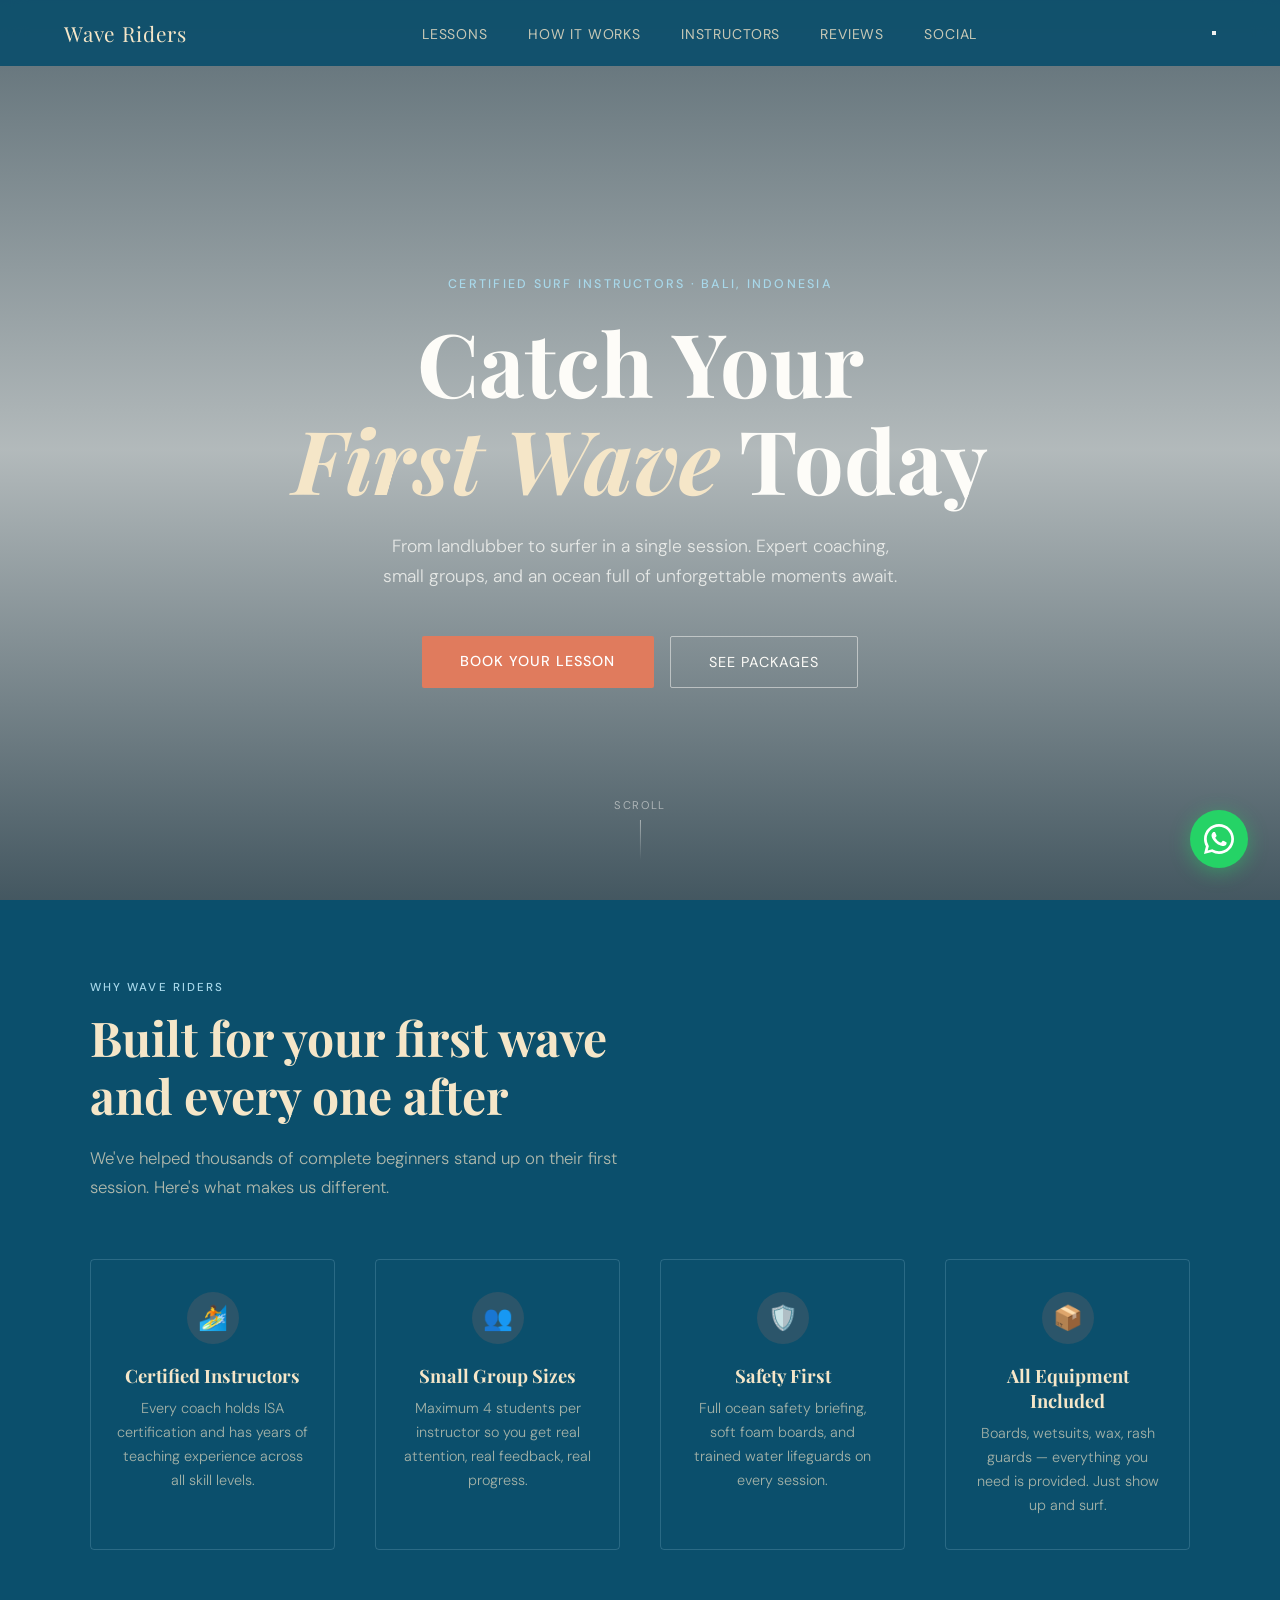
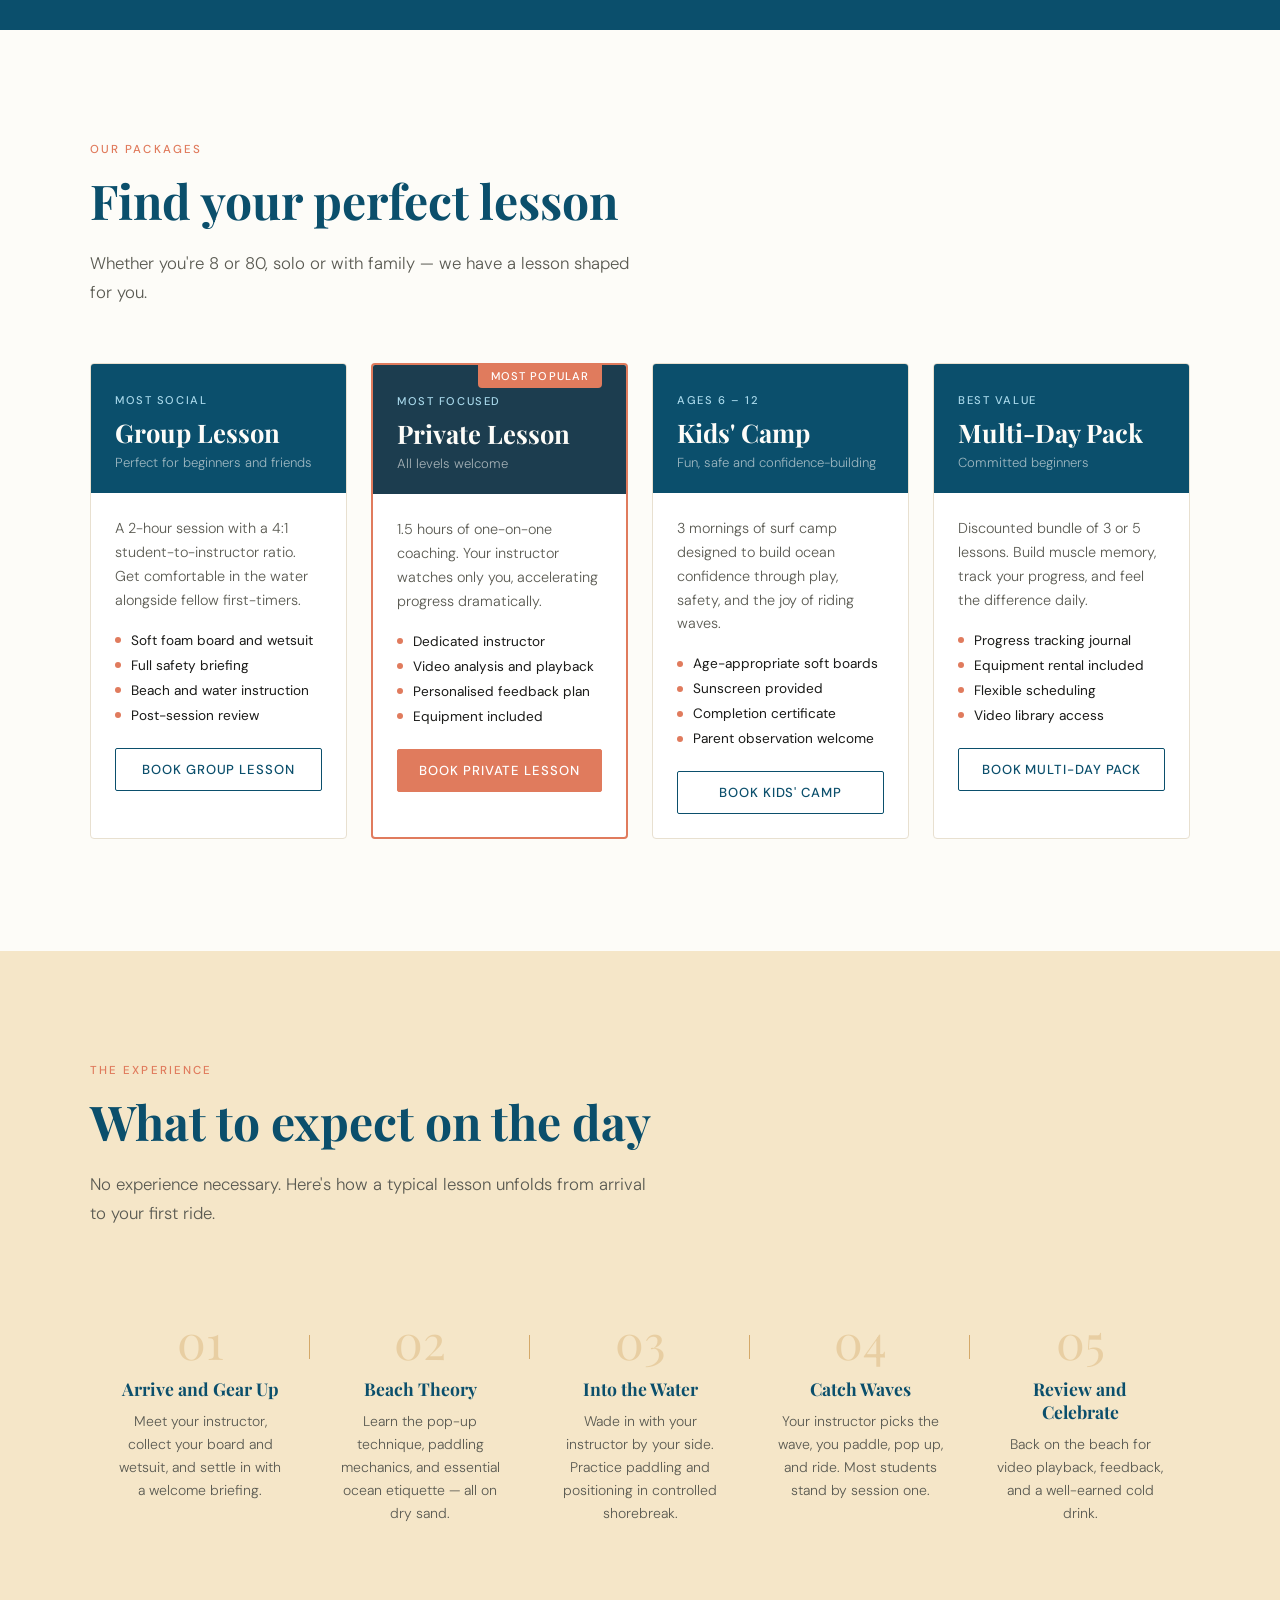
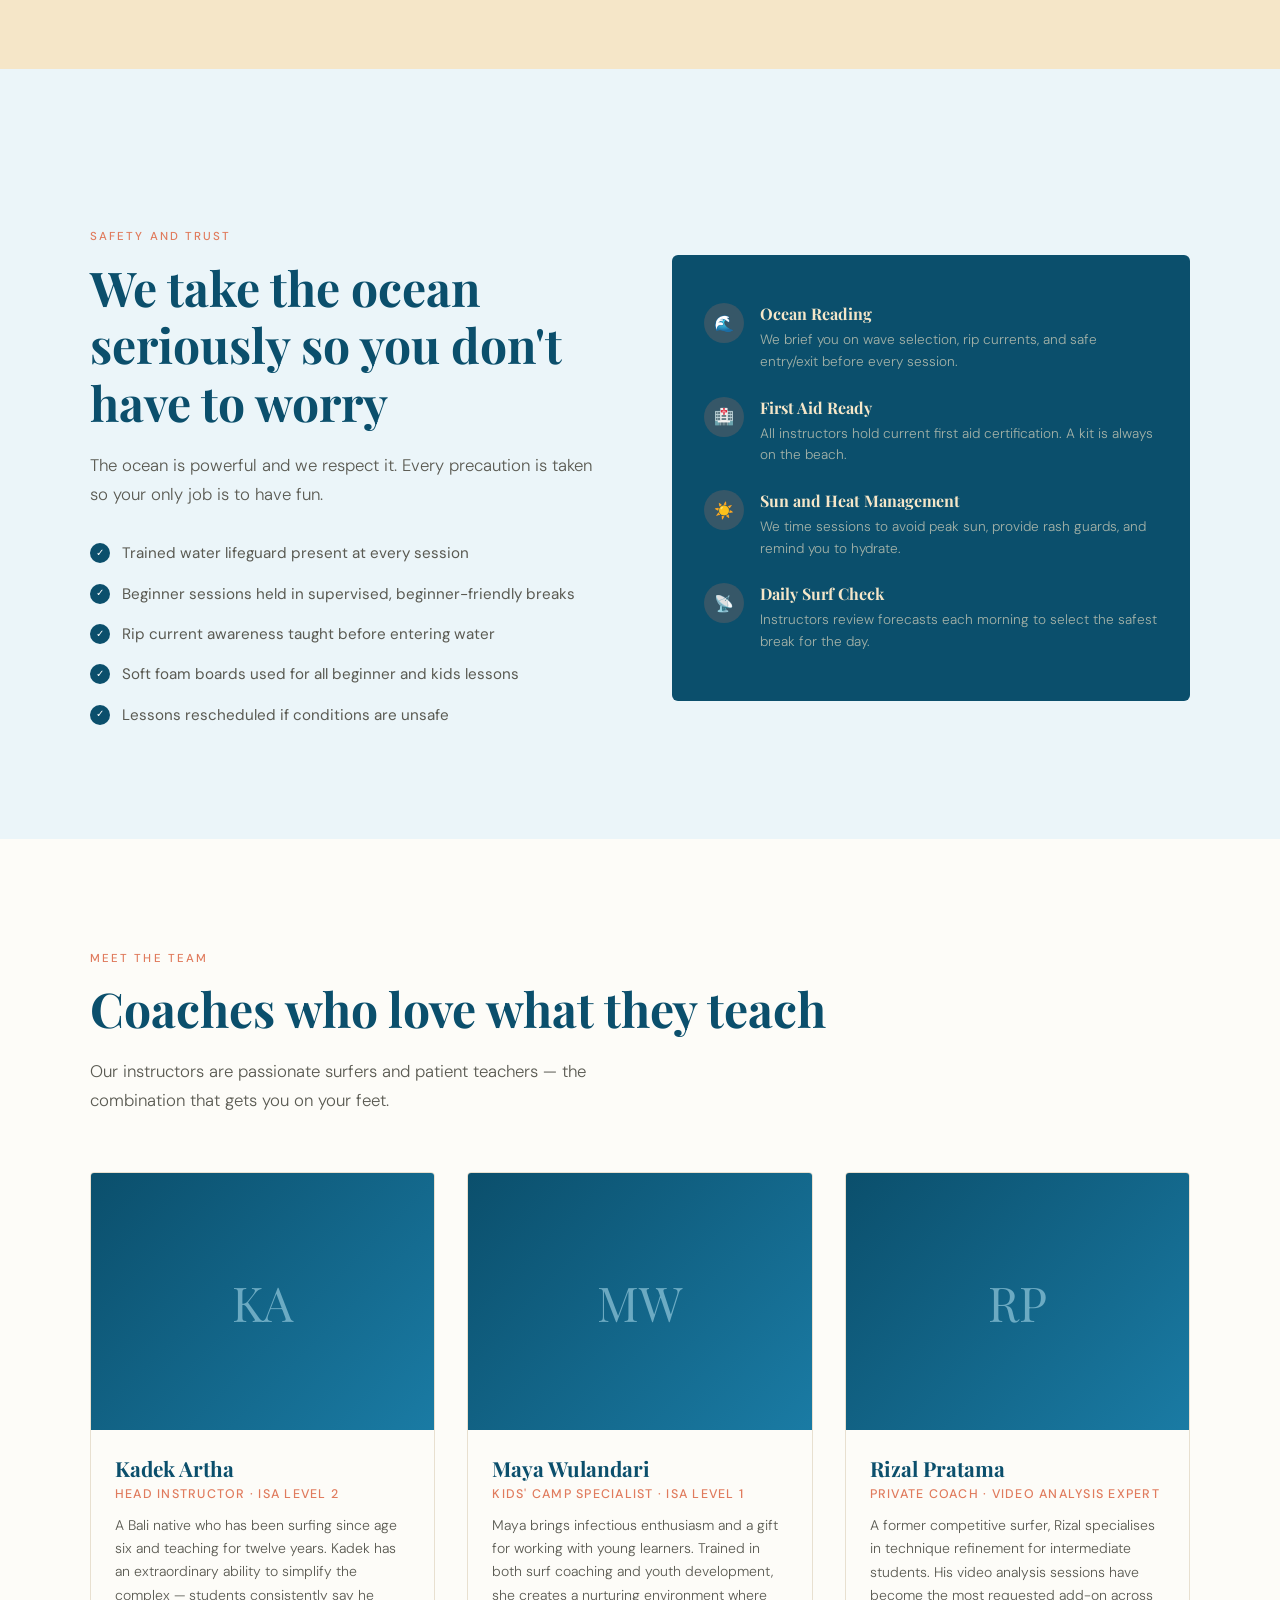
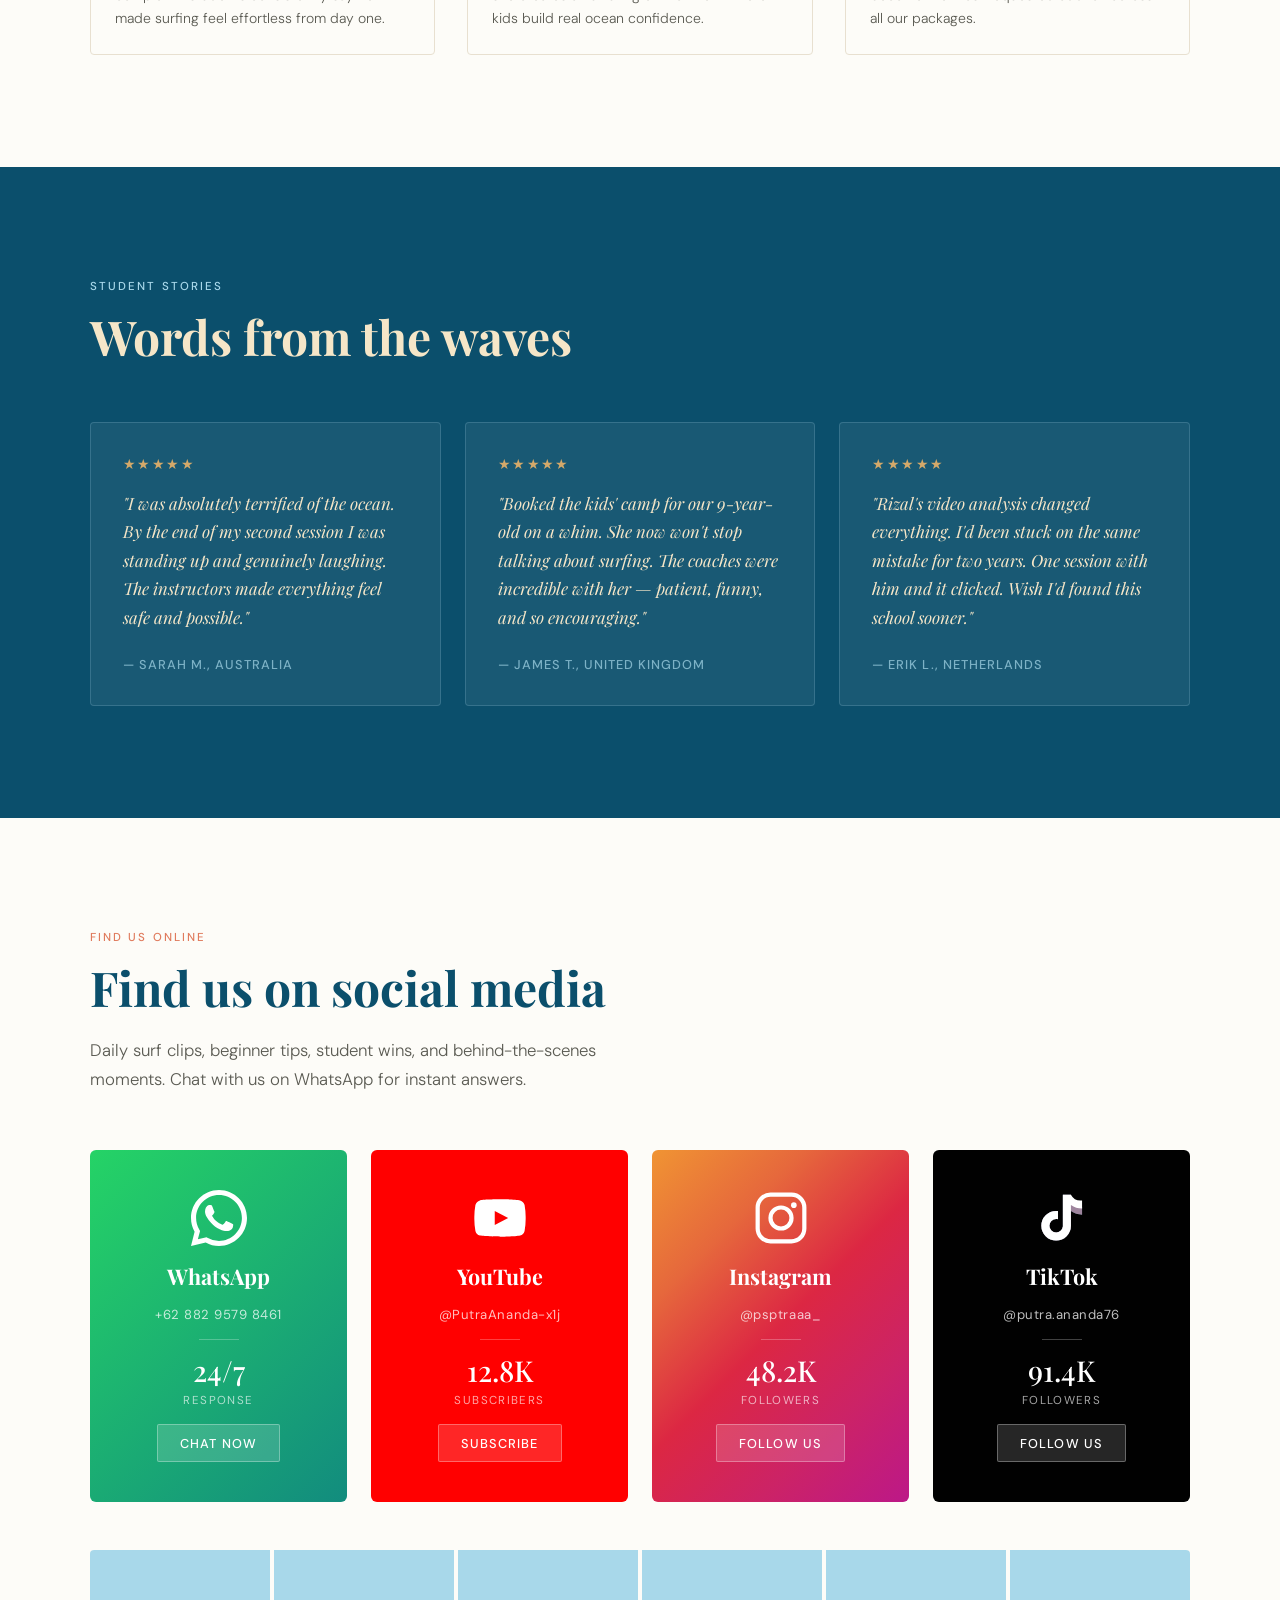
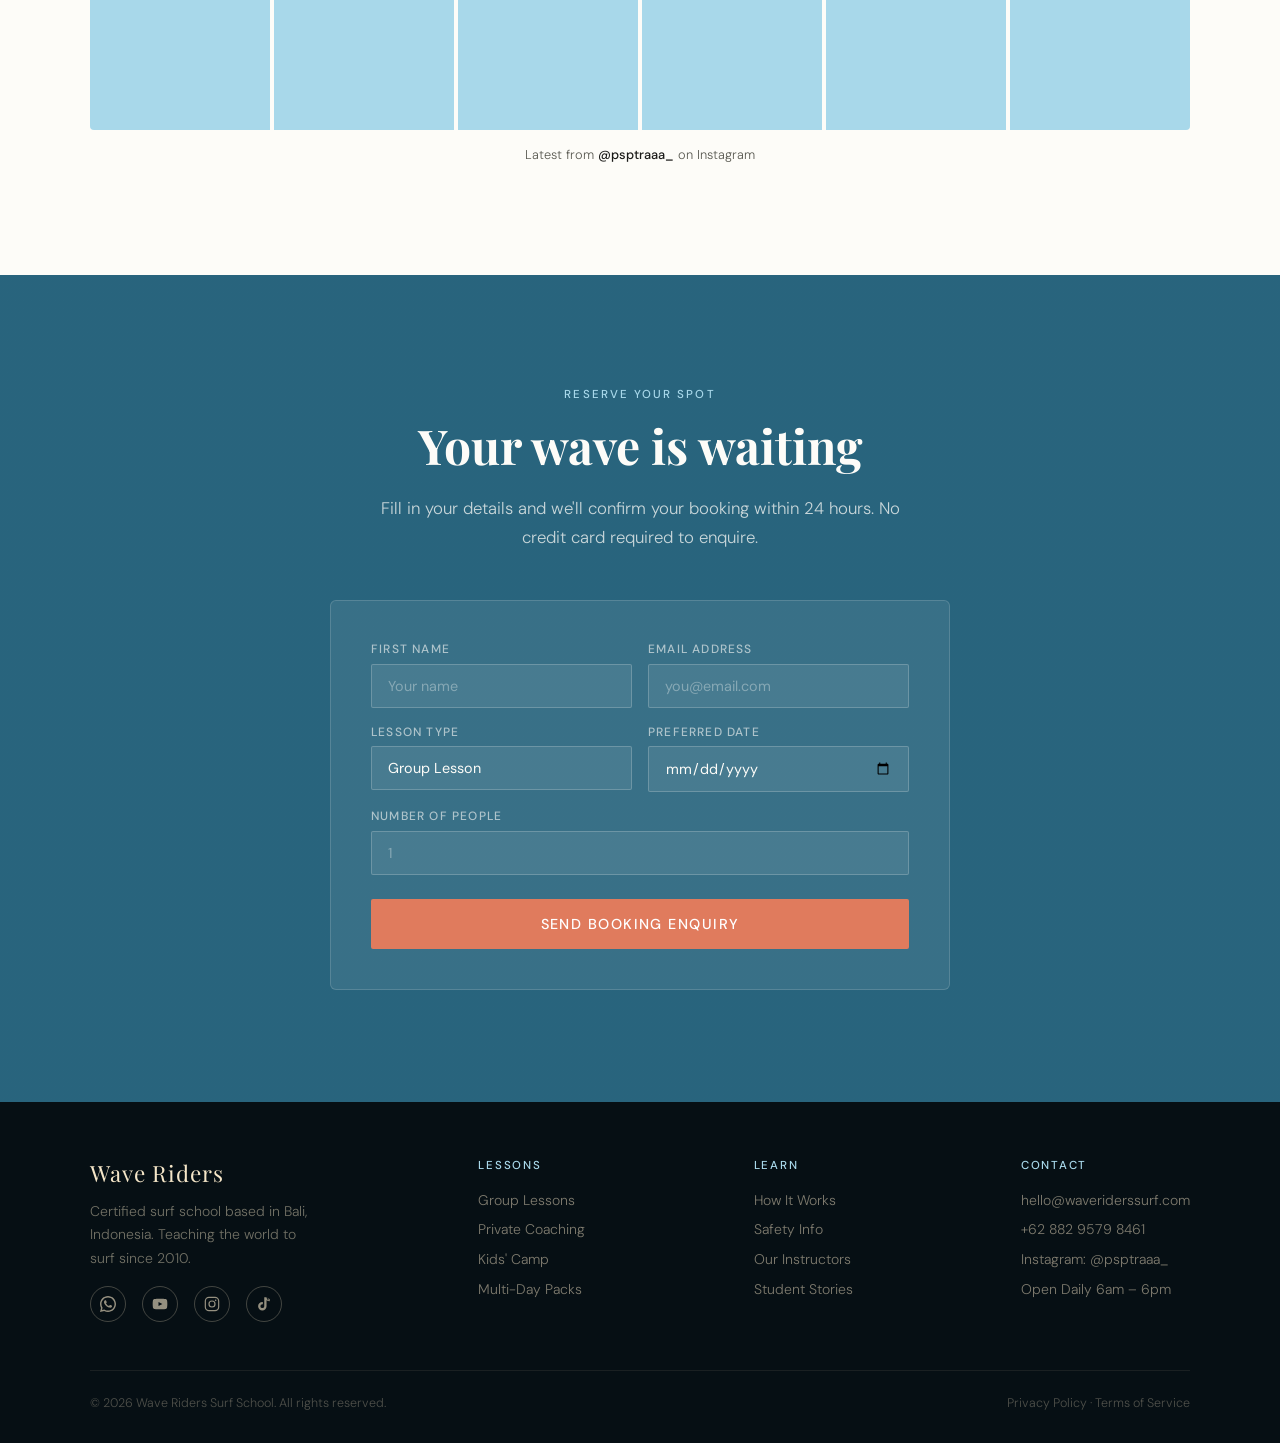
==== commit e00f8c79: "Update index.html" ====
--- a/index.html
+++ b/index.html
@@ -16,15 +16,25 @@
 ══════════════════════════════════════════ -->
     <nav>
       <a href="#" class="nav-logo">Wave Riders</a>
-      <ul class="nav-links">
-        <li><a href="#lessons">Lessons</a></li>
-        <li><a href="#how">How It Works</a></li>
-        <li><a href="#instructors">Instructors</a></li>
-        <li><a href="#reviews">Reviews</a></li>
-        <li><a href="#social">Social</a></li>
+      <ul class="nav-links" id="navLinks">
+        <li><a href="#lessons" onclick="closeMenu()">Lessons</a></li>
+        <li><a href="#how" onclick="closeMenu()">How It Works</a></li>
+        <li><a href="#instructors" onclick="closeMenu()">Instructors</a></li>
+        <li><a href="#reviews" onclick="closeMenu()">Reviews</a></li>
+        <li><a href="#social" onclick="closeMenu()">Social</a></li>
       </ul>
-      <a href="#book" class="nav-cta">Book Now</a>
+      <button
+        class="hamburger"
+        id="hamburger"
+        onclick="toggleMenu()"
+        aria-label="Toggle menu"
+      >
+        <span></span>
+        <span></span>
+        <span></span>
+      </button>
     </nav>
+    <div class="mobile-overlay" id="mobileOverlay" onclick="closeMenu()"></div>
 
     <!-- ══════════════════════════════════════════
      HERO
@@ -353,13 +363,13 @@
         </p>
         <div class="instructors-grid">
           <div class="instructor-card fade-up">
-            <div class="instructor-photo-placeholder">KPA</div>
+            <div class="instructor-photo-placeholder">KA</div>
             <div class="instructor-info">
-              <h3>King Putra Ananda</h3>
+              <h3>Kadek Artha</h3>
               <p class="instructor-role">Head Instructor · ISA Level 2</p>
               <p class="instructor-bio">
                 A Bali native who has been surfing since age six and teaching
-                for twelve years. Putra has an extraordinary ability to simplify
+                for twelve years. Kadek has an extraordinary ability to simplify
                 the complex — students consistently say he made surfing feel
                 effortless from day one.
               </p>
@@ -626,7 +636,7 @@
             <div
               class="feed-tile-bg"
               style="
-                background-image: url(&quot;https://images.unsplash.com/photo-1493225255756-d9584f8606e9?w=900&auto=format&fit=crop&q=60&ixlib=rb-4.1.0&ixid=M3wxMjA3fDB8MHxzZWFyY2h8N3x8c3VyZmluZ3xlbnwwfHwwfHx8MA%3D%3D&quot;);
+                background-image: url(&quot;https://images.unsplash.com/photo-1545420863-e4aea7286d5c?auto=format&fit=crop&w=400&q=80&quot;);
               "
             ></div>
             <div class="feed-tile-label">View Post</div>
@@ -885,6 +895,27 @@
         btn.style.background = "#2a7a55";
         btn.disabled = true;
       }
+
+      // Hamburger menu
+      function toggleMenu() {
+        const nav = document.getElementById("navLinks");
+        const btn = document.getElementById("hamburger");
+        const overlay = document.getElementById("mobileOverlay");
+        nav.classList.toggle("open");
+        btn.classList.toggle("active");
+        overlay.classList.toggle("active");
+        document.body.classList.toggle("menu-open");
+      }
+
+      function closeMenu() {
+        const nav = document.getElementById("navLinks");
+        const btn = document.getElementById("hamburger");
+        const overlay = document.getElementById("mobileOverlay");
+        nav.classList.remove("open");
+        btn.classList.remove("active");
+        overlay.classList.remove("active");
+        document.body.classList.remove("menu-open");
+      }
     </script>
   </body>
 </html>
--- a/style.css
+++ b/style.css
@@ -1155,123 +1155,3 @@
     grid-template-columns: 1fr;
   }
 }
-
-/* ── HAMBURGER MENU ── */
-.hamburger {
-  display: none;
-  flex-direction: column;
-  justify-content: center;
-  align-items: center;
-  gap: 5px;
-  width: 40px;
-  height: 40px;
-  background: transparent;
-  border: none;
-  cursor: pointer;
-  padding: 4px;
-  z-index: 200;
-}
-.hamburger span {
-  display: block;
-  width: 24px;
-  height: 2px;
-  background: var(--sand);
-  border-radius: 2px;
-  transition:
-    transform 0.3s ease,
-    opacity 0.3s ease;
-  transform-origin: center;
-}
-
-/* Animasi X saat menu terbuka */
-.hamburger.open span:nth-child(1) {
-  transform: translateY(7px) rotate(45deg);
-}
-.hamburger.open span:nth-child(2) {
-  opacity: 0;
-  transform: scaleX(0);
-}
-.hamburger.open span:nth-child(3) {
-  transform: translateY(-7px) rotate(-45deg);
-}
-
-/* Overlay gelap di belakang menu */
-.nav-overlay {
-  display: none;
-  position: fixed;
-  inset: 0;
-  background: rgba(0, 0, 0, 0.5);
-  z-index: 98;
-  backdrop-filter: blur(2px);
-}
-.nav-overlay.show {
-  display: block;
-}
-
-@media (max-width: 768px) {
-  .hamburger {
-    display: flex;
-  }
-  .desktop-cta {
-    display: none;
-  }
-
-  /* Menu dropdown dari atas */
-  .nav-links {
-    display: flex !important;
-    flex-direction: column;
-    position: fixed;
-    top: 0;
-    right: 0;
-    width: 75%;
-    max-width: 300px;
-    height: 100vh;
-    background: var(--ocean);
-    padding: 6rem 2rem 2rem;
-    gap: 0;
-    z-index: 199;
-    transform: translateX(100%);
-    transition: transform 0.35s cubic-bezier(0.4, 0, 0.2, 1);
-    box-shadow: -8px 0 30px rgba(0, 0, 0, 0.3);
-  }
-  .nav-links.open {
-    transform: translateX(0);
-  }
-  .nav-links li {
-    border-bottom: 1px solid rgba(168, 216, 234, 0.15);
-  }
-  .nav-links li:last-child {
-    border-bottom: none;
-  }
-  .nav-links a {
-    display: block;
-    padding: 1.1rem 0;
-    font-size: 1rem;
-    color: var(--sand);
-    letter-spacing: 0.08em;
-  }
-  .nav-links a:hover {
-    color: white;
-  }
-
-  /* Tombol Book Now di dalam menu mobile */
-  .nav-links li:last-child {
-    margin-top: 1.5rem;
-    border-bottom: none;
-  }
-  .mobile-book-btn {
-    display: block;
-    margin-top: 1.5rem;
-    background: var(--coral);
-    color: white !important;
-    text-align: center;
-    padding: 0.9rem 1.5rem !important;
-    border-radius: 2px;
-    font-weight: 500 !important;
-    letter-spacing: 0.08em;
-  }
-  .mobile-book-btn:hover {
-    background: var(--coral-dark);
-    color: white !important;
-  }
-}
